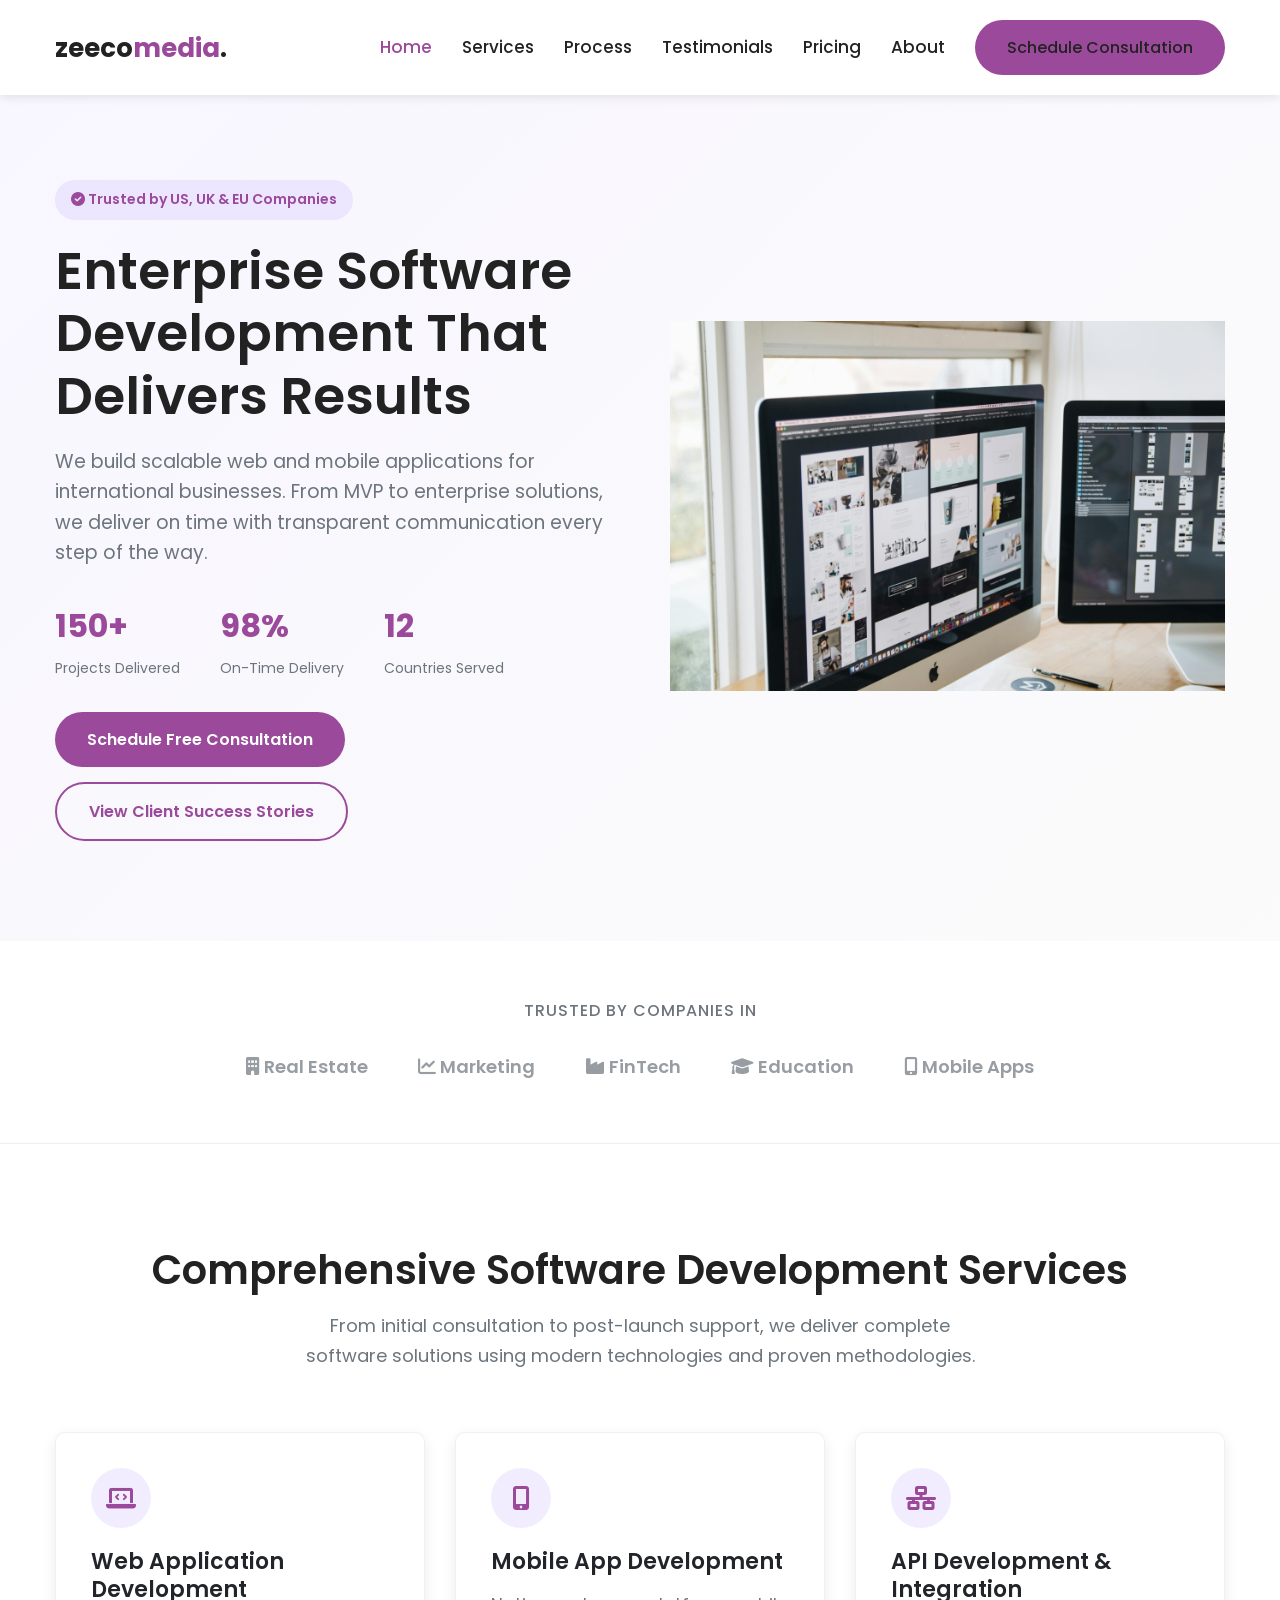
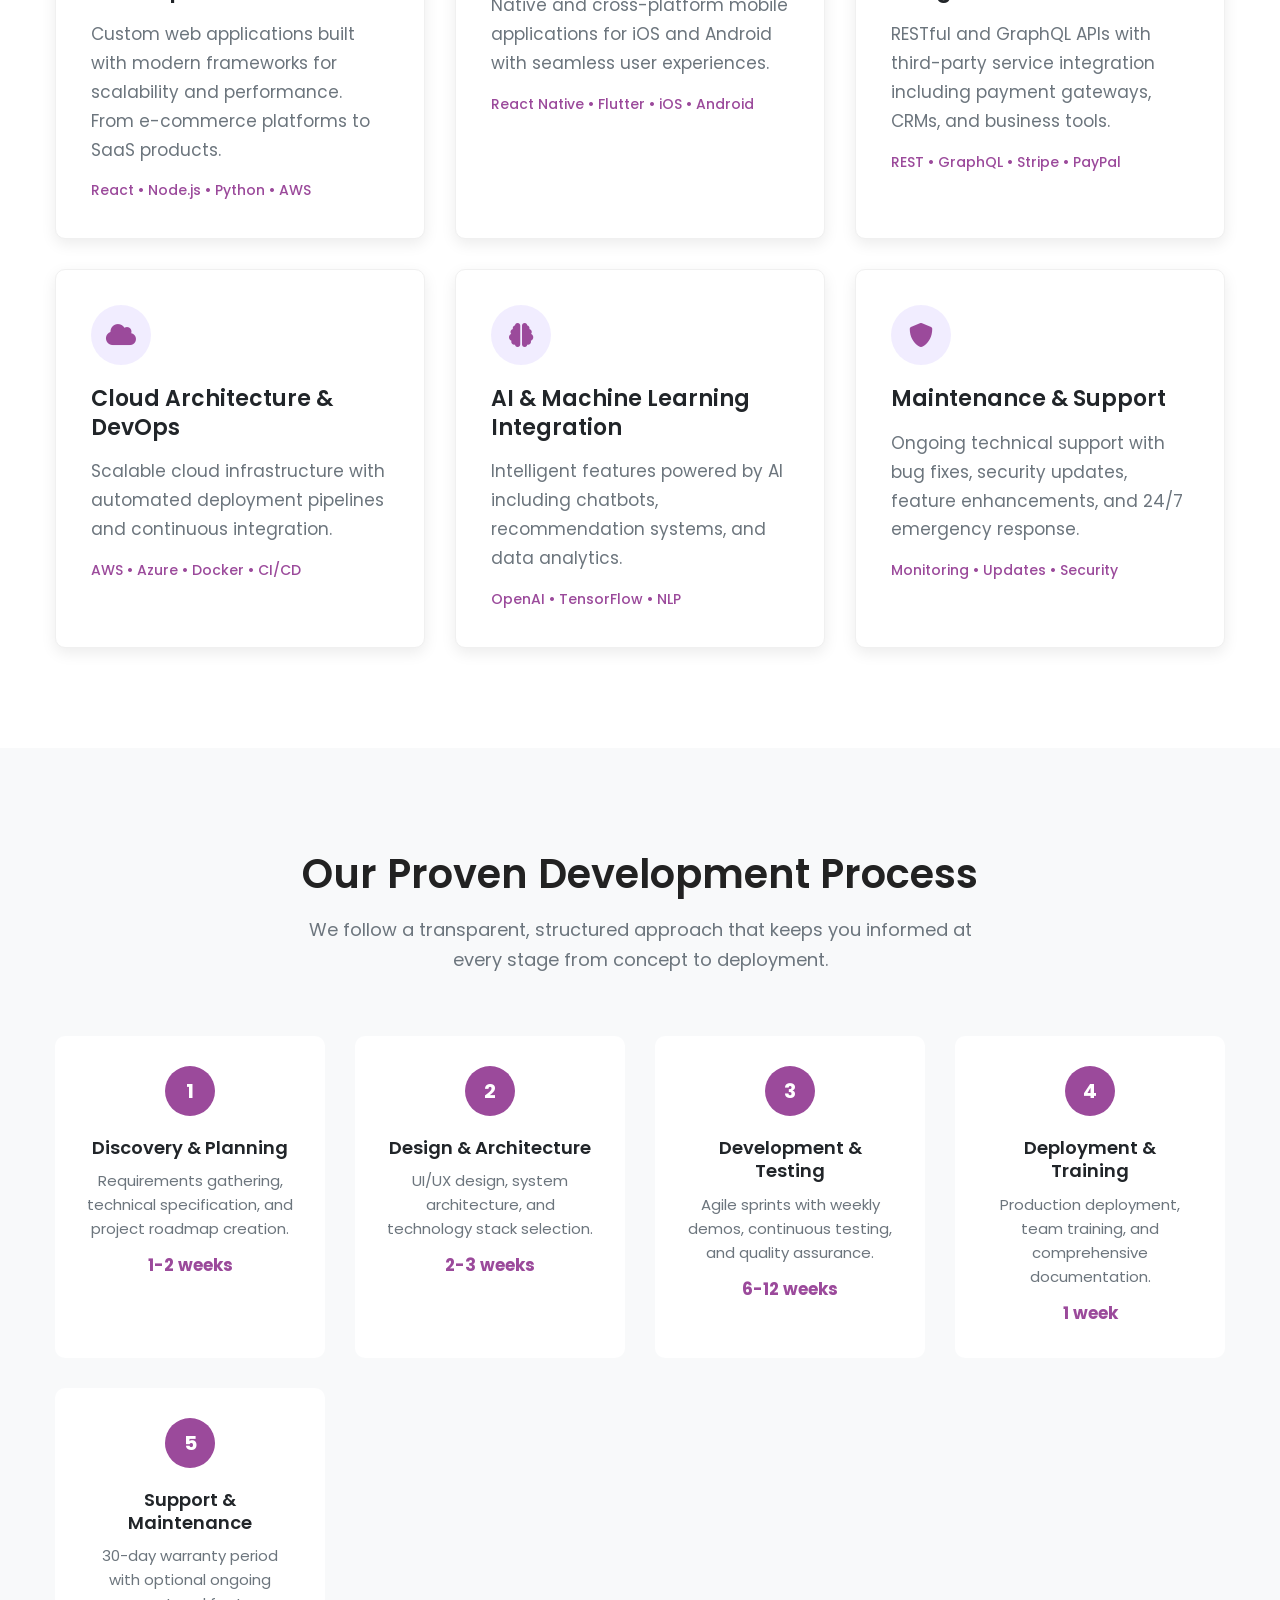
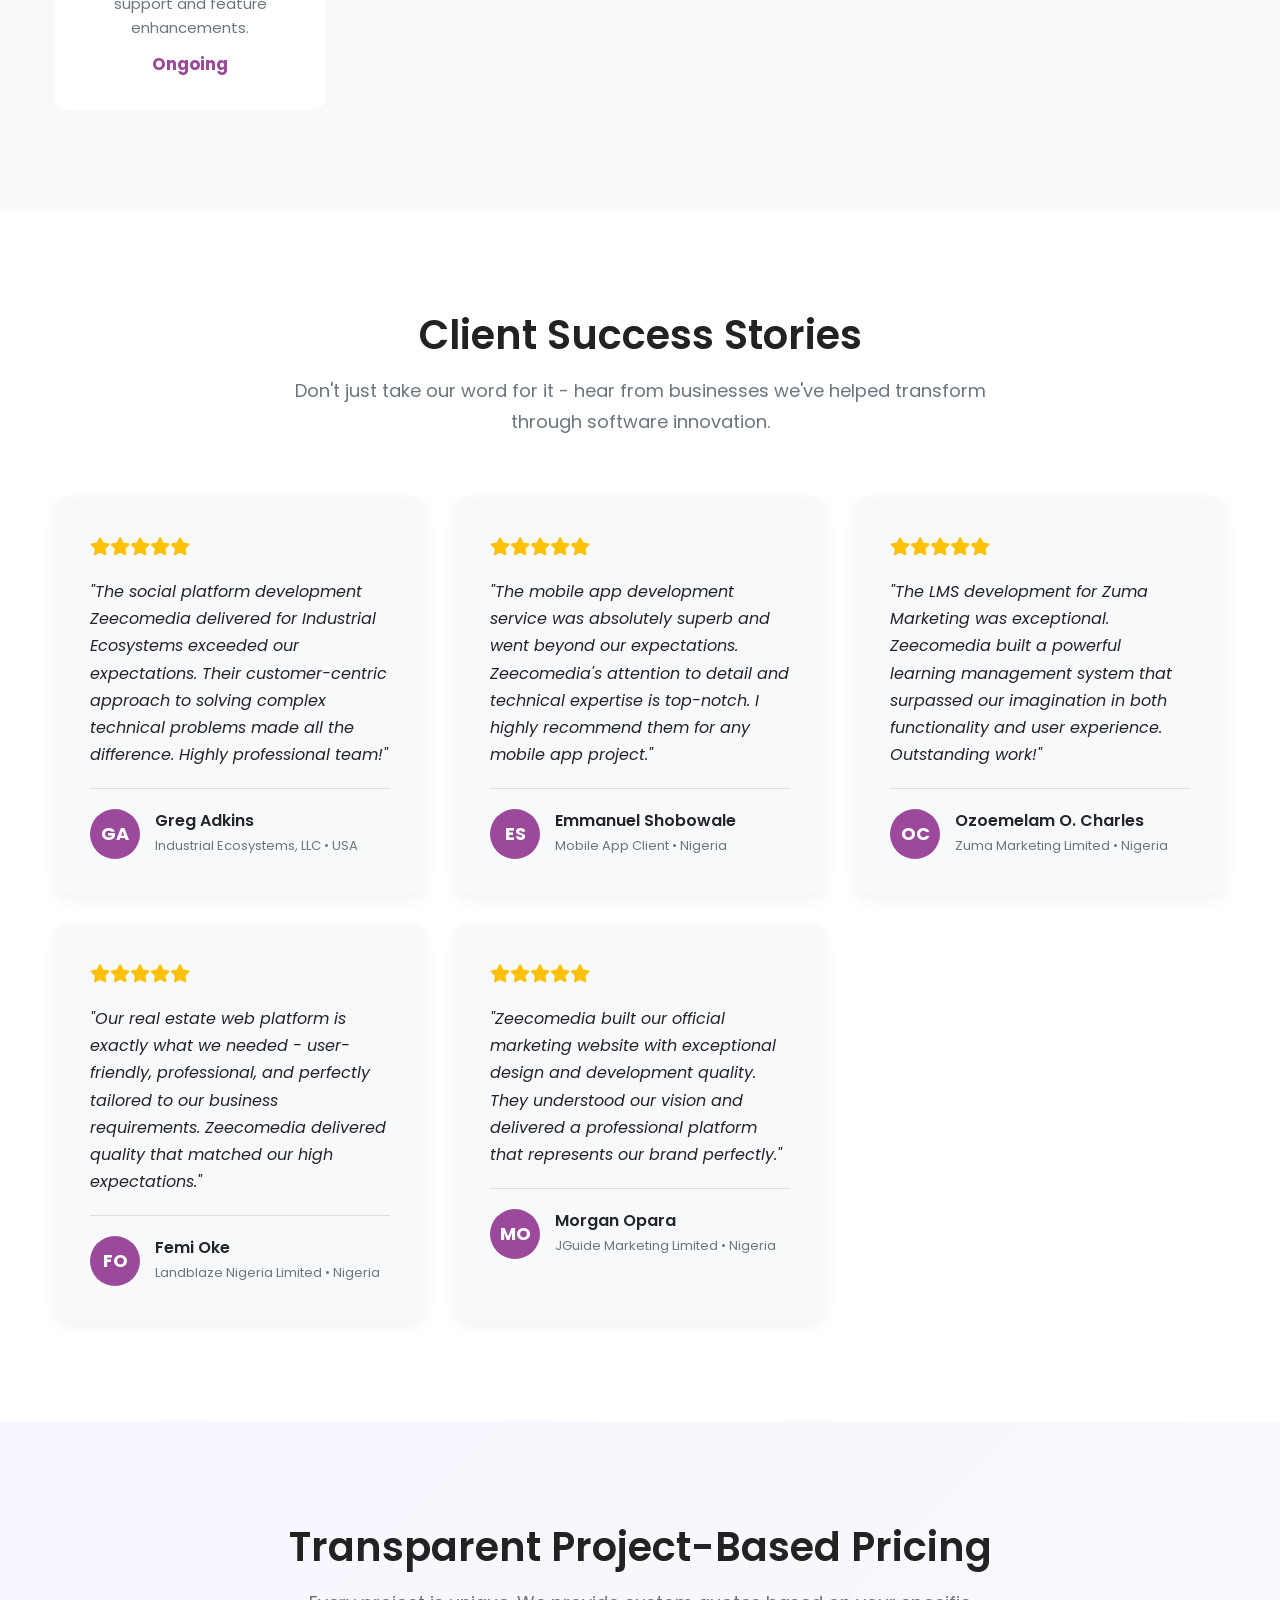
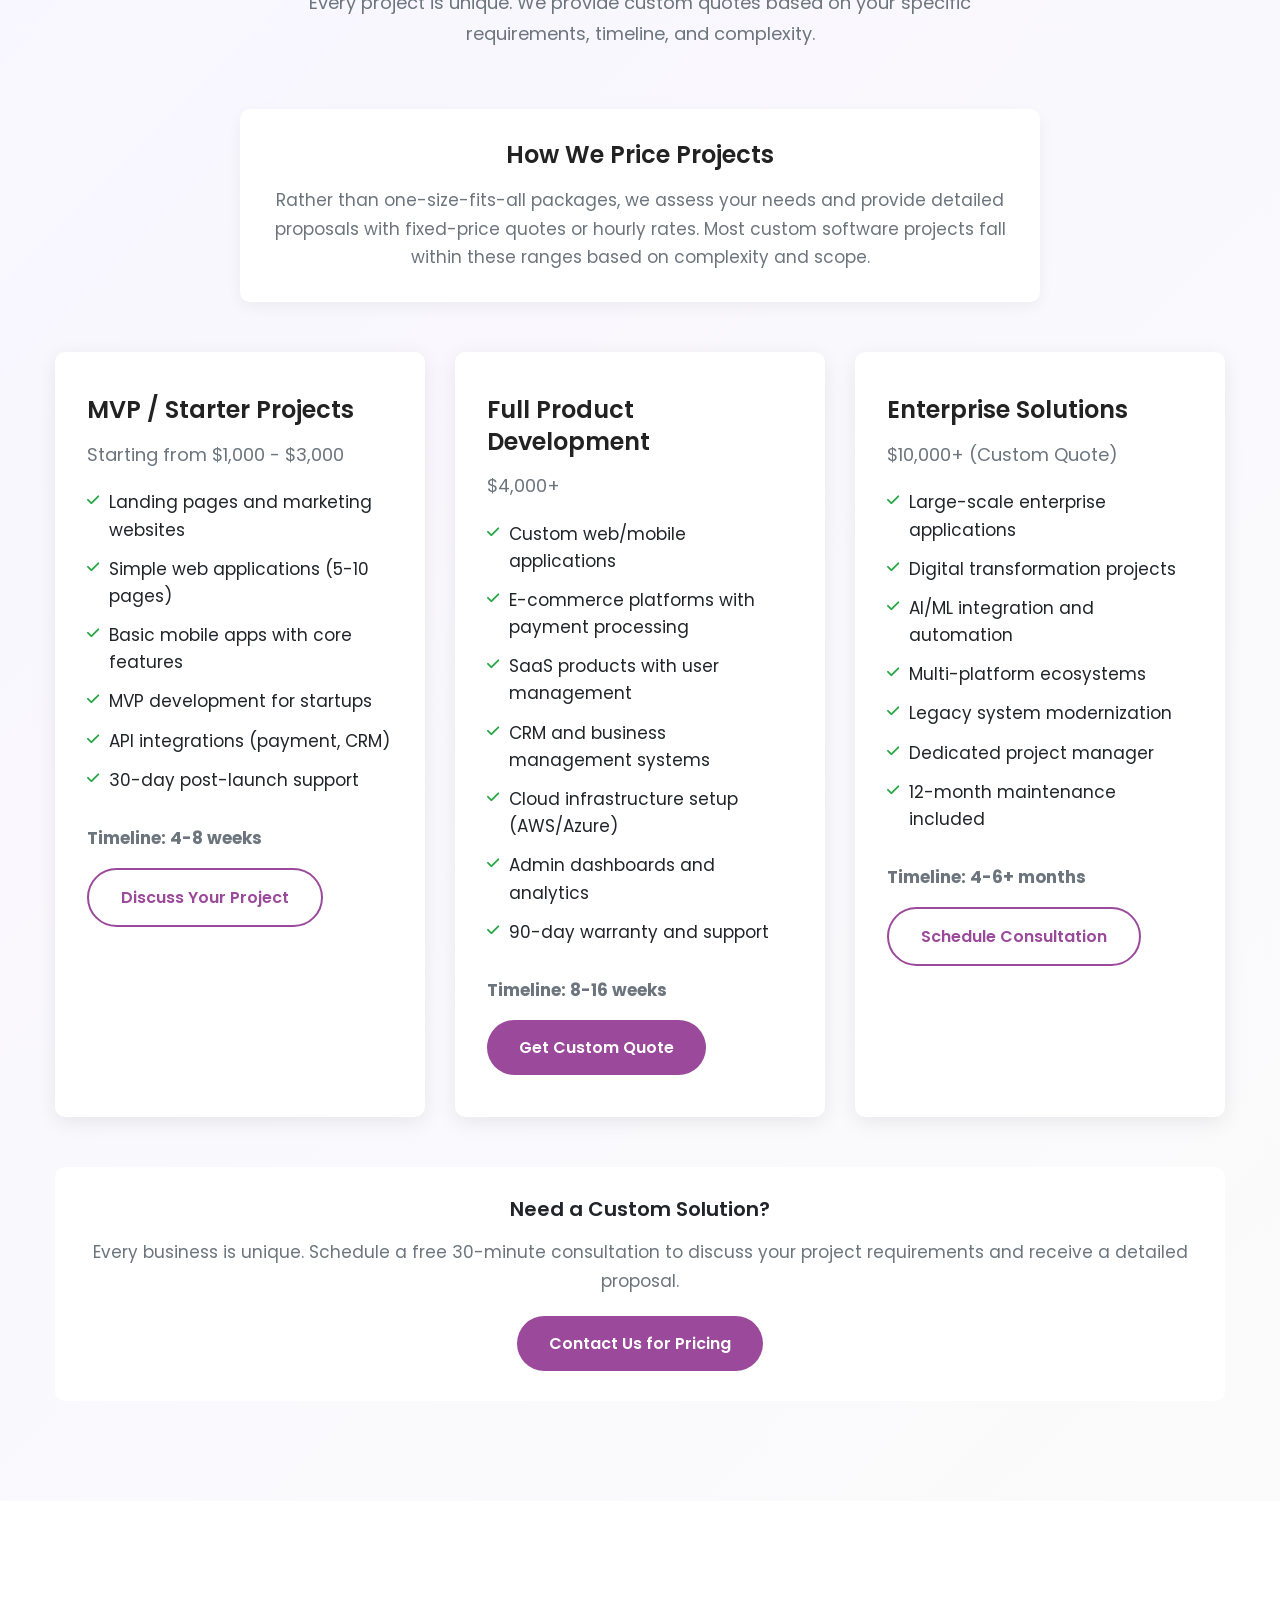
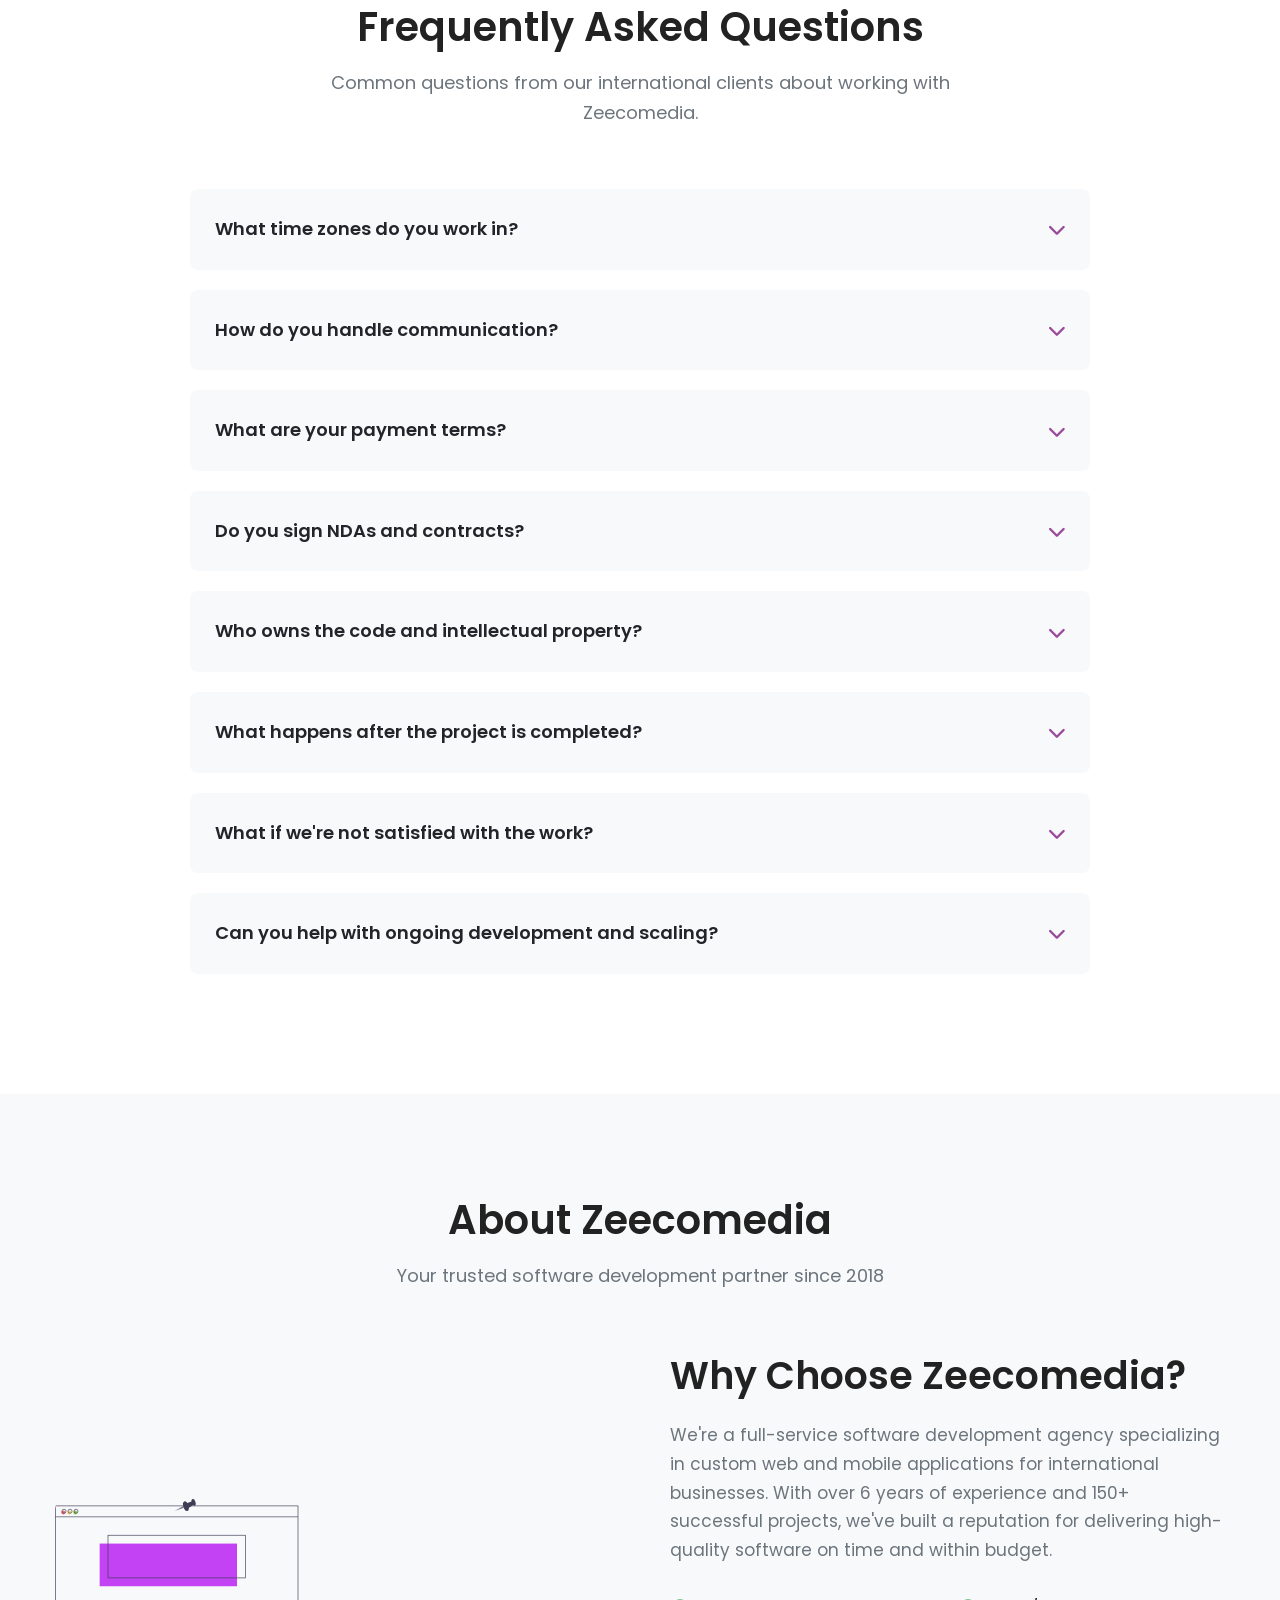
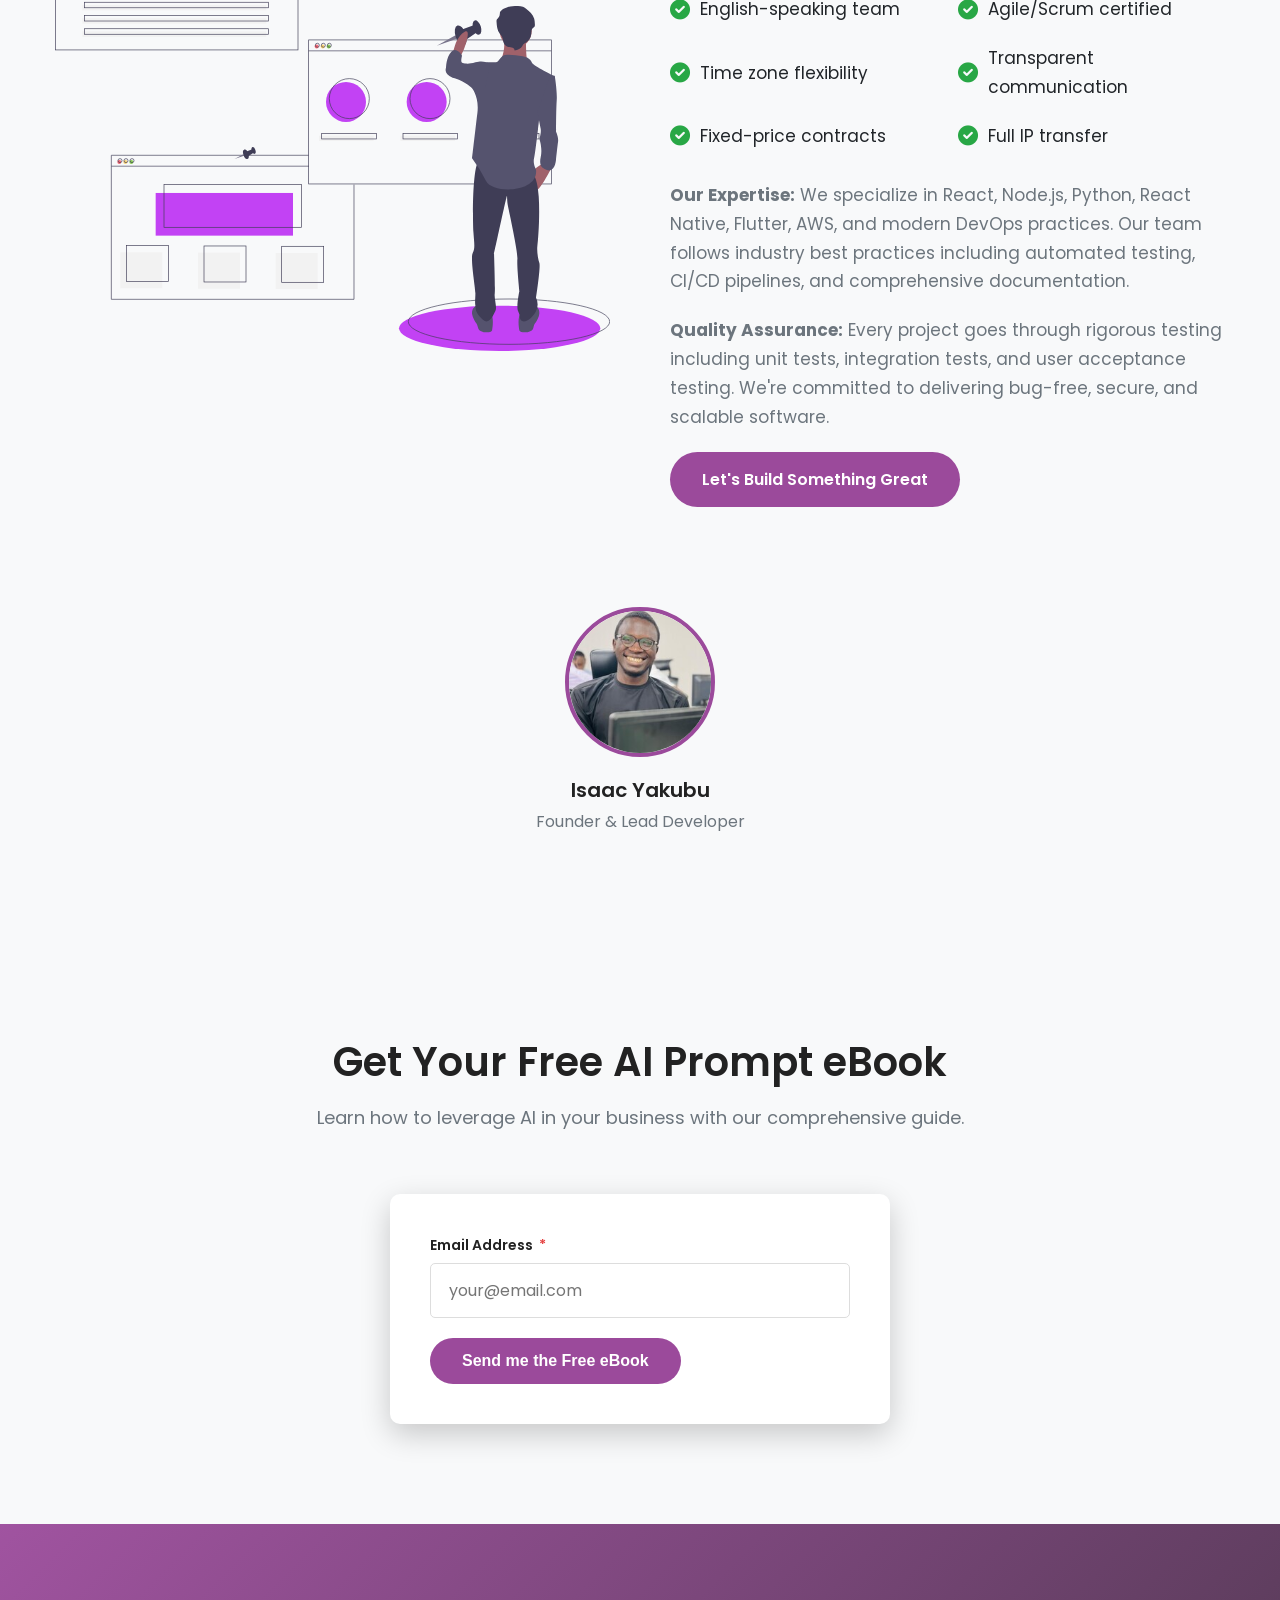
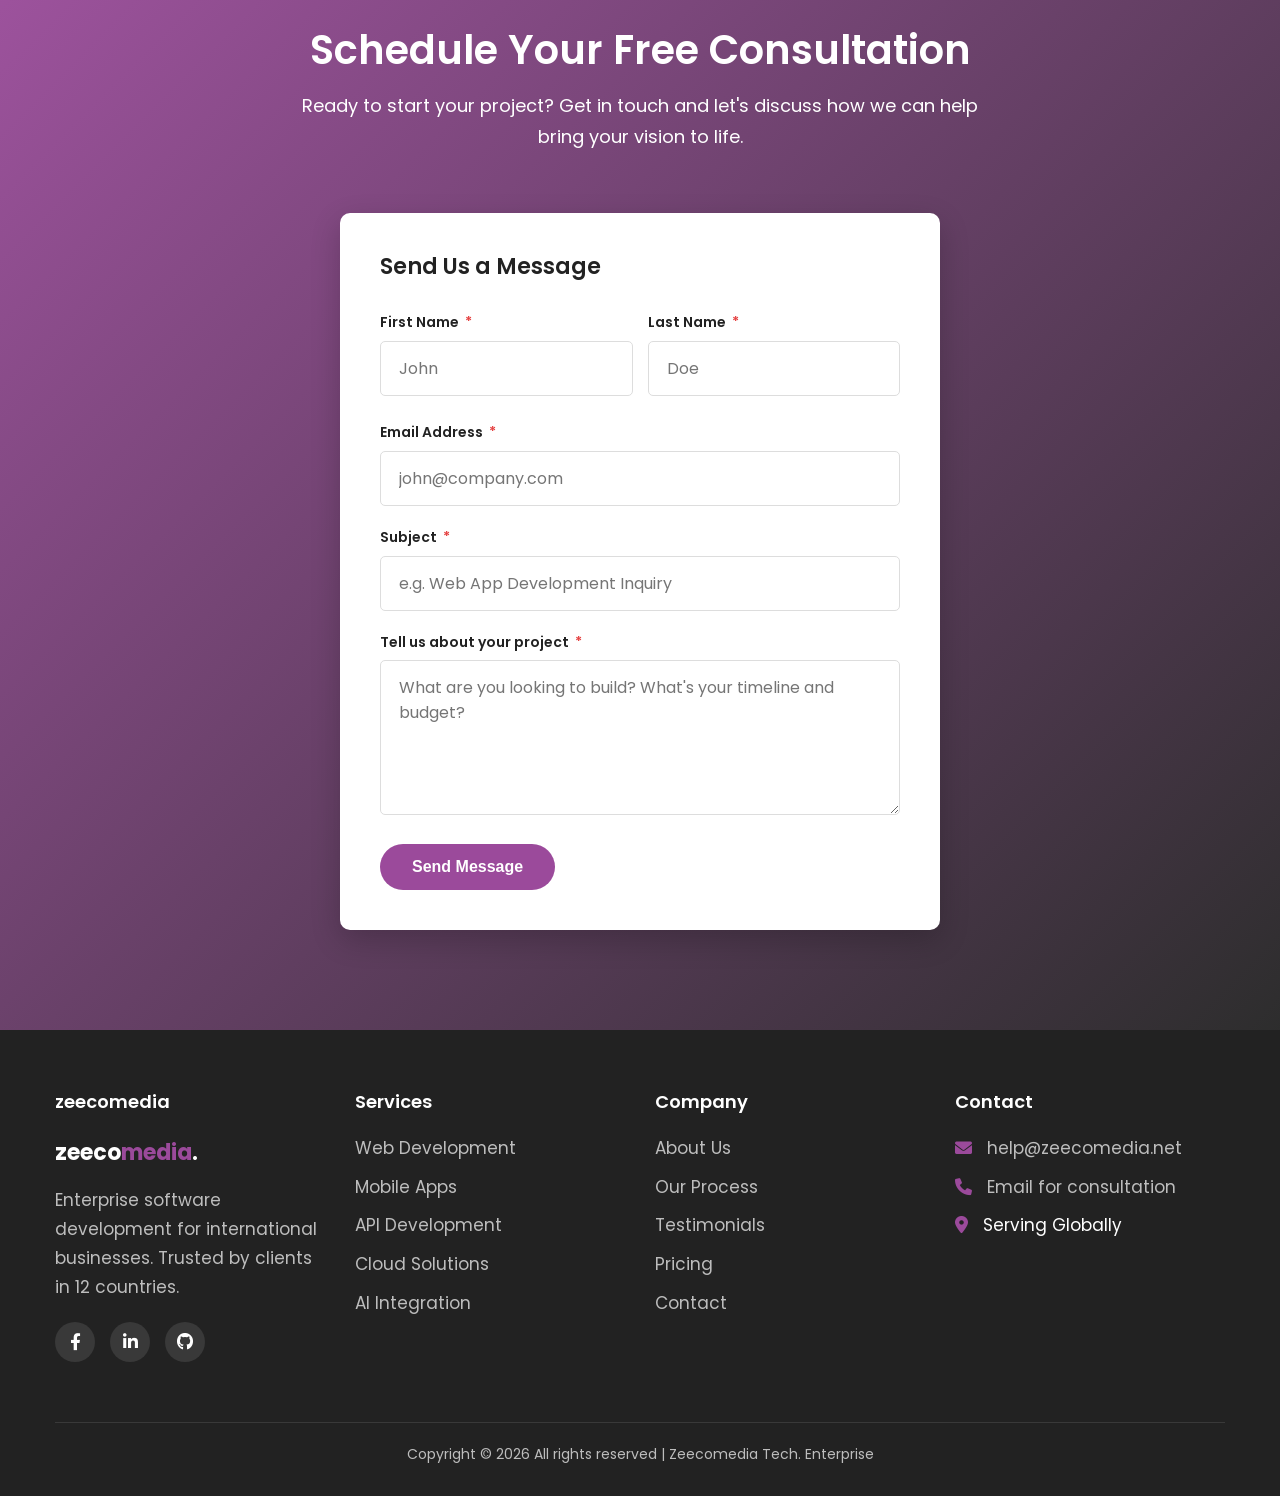
==== index.html @ 8921daa8 "Update index.html" ====
<!DOCTYPE html>
<html lang="en">
<head>
  <title>Zeecomedia — Enterprise Software Development | Trusted by US & EU Clients</title>
  <meta charset="utf-8">
  <meta name="viewport" content="width=device-width, initial-scale=1, shrink-to-fit=no">
  <meta name="description" content="Zeecomedia provides enterprise software development, AI integration, workflow automation, web and mobile apps, API development, and cloud solutions for international businesses.">
  <meta name="robots" content="index, follow, max-image-preview:large">
  <link rel="canonical" href="https://zeecomedia.net/">
  <meta property="og:type" content="website">
  <meta property="og:url" content="https://zeecomedia.net/">
  <meta property="og:title" content="Zeecomedia — Enterprise Software Development and AI Integration">
  <meta property="og:description" content="Scalable web and mobile applications, APIs, cloud solutions, AI integration, and workflow automation for international businesses.">
  <meta property="og:image" content="https://zeecomedia.net/images/zeecomedia-ceo-founder.jpg">
  <meta name="twitter:card" content="summary_large_image">
  <meta name="twitter:title" content="Zeecomedia — Enterprise Software Development and AI Integration">
  <meta name="twitter:description" content="Scalable software, AI integration, APIs, cloud solutions, and workflow automation for international businesses.">
  <meta name="twitter:image" content="https://zeecomedia.net/images/zeecomedia-ceo-founder.jpg">
  <script type="application/ld+json">
  {
    "@context": "https://schema.org",
    "@type": "Organization",
    "name": "Zeecomedia",
    "url": "https://zeecomedia.net/",
    "logo": "https://zeecomedia.net/images/zeecomedia-ceo-founder.jpg",
    "description": "Enterprise software development and AI integration services for businesses.",
    "email": "help@zeecomedia.net",
    "sameAs": [
      "https://www.linkedin.com/in/zeeeco-media-aa0bbb187",
      "https://github.com/zeecomedia",
      "https://web.facebook.com/zeecomedia2/"
    ],
    "knowsAbout": [
      "AI integration",
      "workflow automation",
      "web application development",
      "mobile application development",
      "API development",
      "cloud solutions"
    ],
    "hasOfferCatalog": {
      "@type": "OfferCatalog",
      "name": "Zeecomedia software services",
      "itemListElement": [
        {"@type": "Offer", "itemOffered": {"@type": "Service", "name": "Web Application Development"}},
        {"@type": "Offer", "itemOffered": {"@type": "Service", "name": "Mobile App Development"}},
        {"@type": "Offer", "itemOffered": {"@type": "Service", "name": "API Development and Integration"}},
        {"@type": "Offer", "itemOffered": {"@type": "Service", "name": "Cloud Architecture and DevOps"}},
        {"@type": "Offer", "itemOffered": {"@type": "Service", "name": "AI and Machine Learning Integration"}}
      ]
    }
  }
  </script>
  <link href="https://fonts.googleapis.com/css2?family=Poppins:wght@300;400;600;700&display=swap" rel="stylesheet">
  <link rel="stylesheet" href="https://cdnjs.cloudflare.com/ajax/libs/font-awesome/6.0.0-beta3/css/all.min.css">
  <meta name="google-site-verification" content="D-VaD0_s58qMxIrMaN0rrDiwXE8SPcpv5XHTT3ieyYY" />
  <style>
    :root {
      --primary: #9B4A9B;
      --primary-dark: #A14DA1;
      --secondary: #222222;
      --light: #f8f9fa;
      --dark: #212529;
      --gray: #6c757d;
      --white: #ffffff;
      --success: #28a745;
      --navy: #1a237e;
    }
    
    * {
      margin: 0;
      padding: 0;
      box-sizing: border-box;
    }
    
    body {
      font-family: 'Poppins', sans-serif;
      color: var(--dark);
      line-height: 1.7;
      overflow-x: hidden;
      font-size: 17px;
    }
    
    h1, h2, h3, h4, h5, h6 {
      font-weight: 600;
      line-height: 1.3;
    }
    
    a {
      color: var(--primary);
      text-decoration: none;
      transition: all 0.3s ease;
    }
    
    a:hover {
      color: var(--primary-dark);
    }
    
    .btn {
      display: inline-block;
      padding: 14px 32px;
      border-radius: 50px;
      text-align: center;
      font-weight: 600;
      font-size: 16px;
      transition: all 0.3s ease;
      cursor: pointer;
      border: none;
    }
    
    .btn-primary {
      background-color: var(--primary);
      color: var(--white);
    }
    
    .btn-primary:hover {
      background-color: var(--primary-dark);
      color: var(--white);
      transform: translateY(-2px);
      box-shadow: 0 5px 15px rgba(123, 77, 255, 0.3);
    }
    
    .btn-outline {
      background-color: transparent;
      color: var(--primary);
      border: 2px solid var(--primary);
    }
    
    .btn-outline:hover {
      background-color: var(--primary);
      color: var(--white);
    }
    
    .container {
      width: 100%;
      max-width: 1200px;
      margin: 0 auto;
      padding: 0 15px;
    }
    
    /* Trust Bar */
    .trust-bar {
      background: var(--navy);
      color: var(--white);
      padding: 12px 0;
      text-align: center;
      font-size: 14px;
    }
    
    .trust-bar i {
      margin: 0 8px;
      color: var(--success);
    }
    
    /* Header */
    header {
      position: fixed;
      top: 0;
      left: 0;
      width: 100%;
      z-index: 1000;
      padding: 20px 0;
      transition: all 0.3s ease;
      background-color: rgba(255, 255, 255, 0.98);
      box-shadow: 0 2px 10px rgba(0, 0, 0, 0.1);
    }
    
    .navbar {
      display: flex;
      align-items: center;
      justify-content: space-between;
    }
    
    .logo {
      font-size: 26px;
      font-weight: 700;
      color: var(--secondary);
    }
    
    .logo span {
      color: var(--primary);
    }
    
    .nav-links {
      display: flex;
      list-style: none;
      align-items: center;
    }
    
    .nav-links li {
      margin-left: 30px;
    }
    
    .nav-links a {
      color: var(--secondary);
      font-weight: 500;
    }
    
    .nav-links a:hover,
    .nav-links a.active {
      color: var(--primary);
    }
    
    .nav-cta {
      margin-left: 15px;
    }
    
    .hamburger {
      display: none;
      cursor: pointer;
      font-size: 24px;
      color: var(--secondary);
    }
    
    /* Hero Section */
    .hero {
      padding: 180px 0 100px;
      background: linear-gradient(135deg, rgba(123, 77, 255, 0.05) 0%, rgba(34, 34, 34, 0.02) 100%);
    }
    
    .hero-content {
      display: flex;
      align-items: center;
      justify-content: space-between;
      gap: 60px;
    }
    
    .hero-text {
      flex: 1;
    }
    
    .hero-badge {
      display: inline-block;
      background: rgba(123, 77, 255, 0.1);
      color: var(--primary);
      padding: 8px 16px;
      border-radius: 20px;
      font-size: 14px;
      font-weight: 600;
      margin-bottom: 20px;
    }
    
    .hero-text h1 {
      font-size: 52px;
      line-height: 1.2;
      margin-bottom: 20px;
      color: var(--secondary);
    }
    
    .hero-text p {
      font-size: 19px;
      margin-bottom: 30px;
      color: var(--gray);
      line-height: 1.6;
    }
    
    .hero-stats {
      display: flex;
      gap: 40px;
      margin: 30px 0;
    }
    
    .stat-item strong {
      display: block;
      font-size: 32px;
      color: var(--primary);
      font-weight: 700;
    }
    
    .stat-item span {
      font-size: 14px;
      color: var(--gray);
    }
    
    .hero-buttons {
      display: flex;
      gap: 15px;
      flex-wrap: wrap;
    }
    
    .hero-image {
      flex: 1;
    }
    
    .hero-image img {
      width: 100%;
      height: auto;
      animation: float 4s ease-in-out infinite;
    }
    
    @keyframes float {
      0%, 100% { transform: translateY(0px); }
      50% { transform: translateY(-20px); }
    }
    
    /* Client Logos Section */
    .clients {
      padding: 60px 0;
      background: var(--white);
      border-bottom: 1px solid #eee;
    }
    
    .clients h3 {
      text-align: center;
      color: var(--gray);
      font-size: 16px;
      font-weight: 500;
      margin-bottom: 30px;
      text-transform: uppercase;
      letter-spacing: 1px;
    }
    
    .client-grid {
      display: flex;
      align-items: center;
      justify-content: center;
      gap: 50px;
      flex-wrap: wrap;
    }
    
    .client-item {
      font-size: 18px;
      color: var(--gray);
      font-weight: 600;
      opacity: 0.7;
    }
    
    /* Features Section */
    .features {
      padding: 100px 0;
    }
    
    .section-header {
      text-align: center;
      margin-bottom: 60px;
    }
    
    .section-header h2 {
      font-size: 40px;
      margin-bottom: 15px;
      color: var(--secondary);
    }
    
    .section-header p {
      font-size: 18px;
      color: var(--gray);
      max-width: 700px;
      margin: 0 auto;
      line-height: 1.7;
    }
    
    .feature-grid {
      display: grid;
      grid-template-columns: repeat(auto-fit, minmax(320px, 1fr));
      gap: 30px;
    }
    
    .feature-card {
      background: var(--white);
      border-radius: 10px;
      padding: 35px;
      box-shadow: 0 5px 15px rgba(0, 0, 0, 0.08);
      transition: all 0.3s ease;
      border: 1px solid #f0f0f0;
    }
    
    .feature-card:hover {
      transform: translateY(-10px);
      box-shadow: 0 15px 35px rgba(123, 77, 255, 0.15);
    }
    
    .feature-icon {
      width: 60px;
      height: 60px;
      border-radius: 50%;
      background: rgba(123, 77, 255, 0.1);
      display: flex;
      align-items: center;
      justify-content: center;
      margin-bottom: 20px;
    }
    
    .feature-icon i {
      font-size: 24px;
      color: var(--primary);
    }
    
    .feature-card h3 {
      font-size: 22px;
      margin-bottom: 15px;
    }
    
    .feature-card p {
      color: var(--gray);
      margin-bottom: 10px;
      line-height: 1.7;
    }
    
    .tech-stack {
      font-size: 14px;
      color: var(--primary);
      margin-top: 15px;
      font-weight: 500;
    }
    
    /* Process Section */
    .process {
      padding: 100px 0;
      background: var(--light);
    }
    
    .process-steps {
      display: grid;
      grid-template-columns: repeat(auto-fit, minmax(250px, 1fr));
      gap: 30px;
      margin-top: 50px;
    }
    
    .process-step {
      background: var(--white);
      padding: 30px;
      border-radius: 10px;
      text-align: center;
      position: relative;
    }
    
    .process-number {
      width: 50px;
      height: 50px;
      background: var(--primary);
      color: var(--white);
      border-radius: 50%;
      display: flex;
      align-items: center;
      justify-content: center;
      font-size: 20px;
      font-weight: 700;
      margin: 0 auto 20px;
    }
    
    .process-step h4 {
      font-size: 18px;
      margin-bottom: 10px;
    }
    
    .process-step p {
      color: var(--gray);
      font-size: 15px;
      line-height: 1.6;
    }
    
    /* Testimonials Section */
    .testimonials {
      padding: 100px 0;
      background: var(--white);
    }
    
    .testimonial-grid {
      display: grid;
      grid-template-columns: repeat(auto-fit, minmax(350px, 1fr));
      gap: 30px;
      margin-top: 50px;
    }
    
    .testimonial-card {
      background: var(--light);
      padding: 35px;
      border-radius: 10px;
      box-shadow: 0 5px 15px rgba(0, 0, 0, 0.05);
    }
    
    .testimonial-stars {
      color: #ffc107;
      margin-bottom: 15px;
      font-size: 18px;
    }
    
    .testimonial-text {
      font-size: 16px;
      line-height: 1.7;
      color: var(--dark);
      margin-bottom: 20px;
      font-style: italic;
    }
    
    .testimonial-author {
      display: flex;
      align-items: center;
      gap: 15px;
      margin-top: 20px;
      padding-top: 20px;
      border-top: 1px solid #ddd;
    }
    
    .author-avatar {
      width: 50px;
      height: 50px;
      border-radius: 50%;
      background: var(--primary);
      color: var(--white);
      display: flex;
      align-items: center;
      justify-content: center;
      font-weight: 700;
      font-size: 18px;
      flex-shrink: 0;
    }
    
    .author-info h5 {
      font-size: 16px;
      margin-bottom: 3px;
    }
    
    .author-info p {
      font-size: 13px;
      color: var(--gray);
    }
    
    /* Pricing Section */
    .pricing {
      padding: 100px 0;
      background: linear-gradient(135deg, rgba(123, 77, 255, 0.05) 0%, rgba(34, 34, 34, 0.02) 100%);
    }
    
    .pricing-intro {
      text-align: center;
      max-width: 800px;
      margin: 0 auto 50px;
      padding: 30px;
      background: var(--white);
      border-radius: 10px;
      box-shadow: 0 5px 15px rgba(0, 0, 0, 0.05);
    }
    
    .pricing-intro h3 {
      font-size: 24px;
      margin-bottom: 15px;
      color: var(--secondary);
    }
    
    .pricing-intro p {
      color: var(--gray);
      font-size: 17px;
      line-height: 1.7;
    }
    
    .pricing-grid {
      display: grid;
      grid-template-columns: repeat(auto-fit, minmax(320px, 1fr));
      gap: 30px;
      margin-top: 40px;
    }
    
    .pricing-plan {
      background: var(--white);
      border-radius: 10px;
      padding: 40px 30px;
      box-shadow: 0 5px 20px rgba(0, 0, 0, 0.08);
      transition: all 0.3s ease;
      border: 2px solid transparent;
    }
    
    .pricing-plan:hover {
      transform: translateY(-10px);
      box-shadow: 0 15px 35px rgba(123, 77, 255, 0.2);
      border-color: var(--primary);
    }
    
    .plan-name {
      font-size: 24px;
      margin-bottom: 15px;
      color: var(--secondary);
    }
    
    .plan-price {
      font-size: 18px;
      margin-bottom: 20px;
      color: var(--gray);
      line-height: 1.6;
    }
    
    .plan-features {
      list-style: none;
      margin-bottom: 30px;
    }
    
    .plan-features li {
      margin-bottom: 12px;
      display: flex;
      align-items: flex-start;
      line-height: 1.6;
    }
    
    .plan-features i {
      color: var(--success);
      margin-right: 10px;
      margin-top: 4px;
      font-size: 14px;
    }
    
    /* FAQ Section */
    .faq {
      padding: 100px 0;
      background: var(--white);
    }
    
    .faq-grid {
      max-width: 900px;
      margin: 0 auto;
      margin-top: 50px;
    }
    
    .faq-item {
      background: var(--light);
      margin-bottom: 20px;
      border-radius: 8px;
      overflow: hidden;
    }
    
    .faq-question {
      padding: 25px;
      cursor: pointer;
      font-weight: 600;
      font-size: 18px;
      display: flex;
      justify-content: space-between;
      align-items: center;
      transition: all 0.3s ease;
    }
    
    .faq-question:hover {
      background: #e8e8e8;
    }
    
    .faq-question i {
      color: var(--primary);
      transition: transform 0.3s ease;
    }
    
    .faq-item.active .faq-question i {
      transform: rotate(180deg);
    }
    
    .faq-answer {
      max-height: 0;
      overflow: hidden;
      transition: max-height 0.3s ease;
      padding: 0 25px;
      color: var(--gray);
      line-height: 1.7;
    }
    
    .faq-item.active .faq-answer {
      max-height: 500px;
      padding: 0 25px 25px;
    }
    
    /* About Section */
    .about {
      padding: 100px 0;
      background: var(--light);
    }
    
    .about-content {
      display: flex;
      align-items: center;
      justify-content: space-between;
      gap: 60px;
    }
    
    .about-image {
      flex: 1;
    }
    
    .about-image img {
      width: 100%;
      height: auto;
      border-radius: 10px;
    }
    
    .about-text {
      flex: 1;
    }
    
    .about-text h2 {
      font-size: 38px;
      margin-bottom: 20px;
      color: var(--secondary);
    }
    
    .about-text p {
      margin-bottom: 20px;
      color: var(--gray);
      line-height: 1.7;
    }
    
    .about-highlights {
      display: grid;
      grid-template-columns: repeat(2, 1fr);
      gap: 20px;
      margin: 30px 0;
    }
    
    .highlight-item {
      display: flex;
      align-items: center;
      gap: 10px;
    }
    
    .highlight-item i {
      color: var(--success);
      font-size: 20px;
    }
    
    /* Team Section */
    .team {
      margin-top: 60px;
      text-align: center;
    }
    
    .team-member {
      display: inline-block;
      margin-top: 40px;
    }
    
    .team-image {
      width: 150px;
      height: 150px;
      border-radius: 50%;
      overflow: hidden;
      margin: 0 auto 20px;
      border: 4px solid var(--primary);
    }
    
    .team-image img {
      width: 100%;
      height: 100%;
      object-fit: cover;
    }
    
    .team-name {
      font-size: 20px;
      margin-bottom: 5px;
      color: var(--secondary);
    }
    
    .team-role {
      color: var(--gray);
      font-size: 16px;
    }

    /* ============================================
       CONTACT SECTION — FIXED
       ============================================ */
    .contact {
      padding: 100px 0;
      background: linear-gradient(135deg, rgba(155, 74, 155, 0.95) 0%, rgba(34, 34, 34, 0.95) 100%);
      color: var(--white);
    }
    
    .contact .section-header h2,
    .contact .section-header p {
      color: var(--white);
    }
    
    .contact-form {
      background: var(--white);
      padding: 40px;
      border-radius: 10px;
      box-shadow: 0 10px 30px rgba(0, 0, 0, 0.2);
      max-width: 600px;
      margin: 0 auto;
    }
    
    .contact-form h3 {
      color: var(--secondary);
      margin-bottom: 30px;
      font-size: 22px;
    }
    
    .form-group {
      margin-bottom: 20px;
    }

    /* Fix: labels styled consistently */
    .form-group label {
      display: block;
      margin-bottom: 6px;
      font-weight: 600;
      font-size: 14px;
      color: var(--secondary);
    }

    /* Required asterisk */
    .form-group label .required {
      color: #e53e3e;
      margin-left: 3px;
    }
    
    .form-control {
      width: 100%;
      padding: 14px 18px;
      border: 1px solid #ddd;
      border-radius: 5px;
      font-family: 'Poppins', sans-serif;
      font-size: 16px;
      transition: border-color 0.3s ease;
      color: var(--dark);
      background: var(--white);
    }
    
    .form-control:focus {
      outline: none;
      border-color: var(--primary);
      box-shadow: 0 0 0 3px rgba(155, 74, 155, 0.12);
    }

    .form-control.error {
      border-color: #e53e3e;
    }

    .field-error {
      display: block;
      margin-top: 5px;
      font-size: 13px;
      color: #e53e3e;
    }
    
    .form-row {
      display: flex;
      gap: 15px;
    }
    
    .form-row .form-group {
      flex: 1;
    }
    
    textarea.form-control {
      resize: vertical;
      min-height: 120px;
    }

    /* Form status messages */
    .form-status {
      margin-top: 16px;
      padding: 12px 16px;
      border-radius: 6px;
      font-size: 15px;
      font-weight: 500;
      display: none;
    }

    .form-status.success {
      background: #d4edda;
      color: #155724;
      border: 1px solid #c3e6cb;
      display: block;
    }

    .form-status.error {
      background: #f8d7da;
      color: #721c24;
      border: 1px solid #f5c6cb;
      display: block;
    }
    
    /* Footer */
    .footer {
      padding: 60px 0 30px;
      background-color: var(--secondary);
      color: var(--white);
    }
    
    .footer-content {
      display: grid;
      grid-template-columns: repeat(auto-fit, minmax(200px, 1fr));
      gap: 30px;
      margin-bottom: 40px;
    }
    
    .footer-col h4 {
      margin-bottom: 20px;
      font-size: 18px;
    }
    
    .footer-links {
      list-style: none;
    }
    
    .footer-links li {
      margin-bottom: 10px;
    }
    
    .footer-links a {
      color: rgba(255, 255, 255, 0.7);
      transition: all 0.3s ease;
    }
    
    .footer-links a:hover {
      color: var(--primary);
    }
    
    .footer-social {
      display: flex;
      gap: 15px;
      margin-top: 20px;
      margin-bottom: 20px;
    }
    
    .footer-social a {
      display: flex;
      align-items: center;
      justify-content: center;
      width: 40px;
      height: 40px;
      border-radius: 50%;
      background: rgba(255, 255, 255, 0.1);
      color: var(--white);
      transition: all 0.3s ease;
    }
    
    .footer-social a:hover {
      background: var(--primary);
      transform: translateY(-3px);
    }
    
    .footer-bottom {
      text-align: center;
      padding-top: 20px;
      border-top: 1px solid rgba(255, 255, 255, 0.1);
      color: rgba(255, 255, 255, 0.7);
      font-size: 14px;
    }
    
    /* Responsive */
    @media (max-width: 992px) {
      .hero-content,
      .about-content {
        flex-direction: column;
      }
      
      .hero-text h1 {
        font-size: 40px;
      }
      
      .hero-stats {
        justify-content: center;
      }
      
      .team {
        margin-top: 50px;
      }
      
      .team-member {
        margin-top: 30px;
      }
    }
    
    @media (max-width: 768px) {
      .nav-links {
        position: fixed;
        top: 70px;
        left: -100%;
        width: 100%;
        height: calc(100vh - 70px);
        background: var(--white);
        flex-direction: column;
        align-items: center;
        justify-content: flex-start;
        padding-top: 40px;
        transition: all 0.3s ease;
      }
      
      .nav-links.active {
        left: 0;
      }
      
      .nav-links li {
        margin: 15px 0;
      }
      
      .hamburger {
        display: block;
      }
      
      .hero-text h1 {
        font-size: 32px;
      }
      
      .section-header h2 {
        font-size: 32px;
      }
      
      .about-highlights {
        grid-template-columns: 1fr;
      }
      
      .about-text .btn {
        margin-bottom: 40px;
      }
      
      .team {
        margin-top: 40px;
      }
      
      .team-member {
        margin-top: 0;
      }

      .form-row {
        flex-direction: column;
        gap: 0;
      }

      .contact-form {
        padding: 28px 20px;
      }
    }
  </style>
</head>
<body>
  <!-- Header -->
  <header id="header">
    <div class="container">
      <nav class="navbar">
        <a href="#" class="logo">zeeco<span>media</span>.</a>
        <ul class="nav-links" id="navLinks">
          <li><a href="#home" class="active">Home</a></li>
          <li><a href="#services">Services</a></li>
          <li><a href="#process">Process</a></li>
          <li><a href="#testimonials">Testimonials</a></li>
          <li><a href="#pricing">Pricing</a></li>
          <li><a href="#about">About</a></li>
          <li class="nav-cta"><a href="#contact" class="btn btn-primary">Schedule Consultation</a></li>
        </ul>
        <div class="hamburger" id="hamburger">
          <i class="fas fa-bars"></i>
        </div>
      </nav>
    </div>
  </header>

  <!-- Hero Section -->
  <section class="hero" id="home">
    <div class="container">
      <div class="hero-content">
        <div class="hero-text">
          <div class="hero-badge">
            <i class="fas fa-check-circle"></i> Trusted by US, UK &amp; EU Companies
          </div>
          <h1>Enterprise Software Development That Delivers Results</h1>
          <p>We build scalable web and mobile applications for international businesses. From MVP to enterprise solutions, we deliver on time with transparent communication every step of the way.</p>
          
          <div class="hero-stats">
            <div class="stat-item">
              <strong>150+</strong>
              <span>Projects Delivered</span>
            </div>
            <div class="stat-item">
              <strong>98%</strong>
              <span>On-Time Delivery</span>
            </div>
            <div class="stat-item">
              <strong>12</strong>
              <span>Countries Served</span>
            </div>
          </div>
          
          <div class="hero-buttons">
            <a href="#contact" class="btn btn-primary">Schedule Free Consultation</a>
            <a href="#testimonials" class="btn btn-outline">View Client Success Stories</a>
          </div>
        </div>
        <div class="hero-image">
          <img src="images/background-image.jpg" alt="Enterprise Software Development">
        </div>
      </div>
    </div>
  </section>

  <!-- Client Logos -->
  <section class="clients">
    <div class="container">
      <h3>Trusted by Companies in</h3>
      <div class="client-grid">
        <div class="client-item"><i class="fas fa-building"></i> Real Estate</div>
        <div class="client-item"><i class="fas fa-chart-line"></i> Marketing</div>
        <div class="client-item"><i class="fas fa-industry"></i> FinTech</div>
        <div class="client-item"><i class="fas fa-graduation-cap"></i> Education</div>
        <div class="client-item"><i class="fas fa-mobile-alt"></i> Mobile Apps</div>
      </div>
    </div>
  </section>

  <!-- Services Section -->
  <section class="features" id="services">
    <div class="container">
      <div class="section-header">
        <h2>Comprehensive Software Development Services</h2>
        <p>From initial consultation to post-launch support, we deliver complete software solutions using modern technologies and proven methodologies.</p>
      </div>
      <div class="feature-grid">
        <div class="feature-card">
          <div class="feature-icon">
            <i class="fas fa-laptop-code"></i>
          </div>
          <h3>Web Application Development</h3>
          <p>Custom web applications built with modern frameworks for scalability and performance. From e-commerce platforms to SaaS products.</p>
          <div class="tech-stack">React &bull; Node.js &bull; Python &bull; AWS</div>
        </div>
        <div class="feature-card">
          <div class="feature-icon">
            <i class="fas fa-mobile-alt"></i>
          </div>
          <h3>Mobile App Development</h3>
          <p>Native and cross-platform mobile applications for iOS and Android with seamless user experiences.</p>
          <div class="tech-stack">React Native &bull; Flutter &bull; iOS &bull; Android</div>
        </div>
        <div class="feature-card">
          <div class="feature-icon">
            <i class="fas fa-network-wired"></i>
          </div>
          <h3>API Development &amp; Integration</h3>
          <p>RESTful and GraphQL APIs with third-party service integration including payment gateways, CRMs, and business tools.</p>
          <div class="tech-stack">REST &bull; GraphQL &bull; Stripe &bull; PayPal</div>
        </div>
        <div class="feature-card">
          <div class="feature-icon">
            <i class="fas fa-cloud"></i>
          </div>
          <h3>Cloud Architecture &amp; DevOps</h3>
          <p>Scalable cloud infrastructure with automated deployment pipelines and continuous integration.</p>
          <div class="tech-stack">AWS &bull; Azure &bull; Docker &bull; CI/CD</div>
        </div>
        <div class="feature-card">
          <div class="feature-icon">
            <i class="fas fa-brain"></i>
          </div>
          <h3>AI &amp; Machine Learning Integration</h3>
          <p>Intelligent features powered by AI including chatbots, recommendation systems, and data analytics.</p>
          <div class="tech-stack">OpenAI &bull; TensorFlow &bull; NLP</div>
        </div>
        <div class="feature-card">
          <div class="feature-icon">
            <i class="fas fa-shield-alt"></i>
          </div>
          <h3>Maintenance &amp; Support</h3>
          <p>Ongoing technical support with bug fixes, security updates, feature enhancements, and 24/7 emergency response.</p>
          <div class="tech-stack">Monitoring &bull; Updates &bull; Security</div>
        </div>
      </div>
    </div>
  </section>

  <!-- Process Section -->
  <section class="process" id="process">
    <div class="container">
      <div class="section-header">
        <h2>Our Proven Development Process</h2>
        <p>We follow a transparent, structured approach that keeps you informed at every stage from concept to deployment.</p>
      </div>
      <div class="process-steps">
        <div class="process-step">
          <div class="process-number">1</div>
          <h4>Discovery &amp; Planning</h4>
          <p>Requirements gathering, technical specification, and project roadmap creation.</p>
          <strong style="color: var(--primary); display: block; margin-top: 10px;">1-2 weeks</strong>
        </div>
        <div class="process-step">
          <div class="process-number">2</div>
          <h4>Design &amp; Architecture</h4>
          <p>UI/UX design, system architecture, and technology stack selection.</p>
          <strong style="color: var(--primary); display: block; margin-top: 10px;">2-3 weeks</strong>
        </div>
        <div class="process-step">
          <div class="process-number">3</div>
          <h4>Development &amp; Testing</h4>
          <p>Agile sprints with weekly demos, continuous testing, and quality assurance.</p>
          <strong style="color: var(--primary); display: block; margin-top: 10px;">6-12 weeks</strong>
        </div>
        <div class="process-step">
          <div class="process-number">4</div>
          <h4>Deployment &amp; Training</h4>
          <p>Production deployment, team training, and comprehensive documentation.</p>
          <strong style="color: var(--primary); display: block; margin-top: 10px;">1 week</strong>
        </div>
        <div class="process-step">
          <div class="process-number">5</div>
          <h4>Support &amp; Maintenance</h4>
          <p>30-day warranty period with optional ongoing support and feature enhancements.</p>
          <strong style="color: var(--primary); display: block; margin-top: 10px;">Ongoing</strong>
        </div>
      </div>
    </div>
  </section>

  <!-- Testimonials Section -->
  <section class="testimonials" id="testimonials">
    <div class="container">
      <div class="section-header">
        <h2>Client Success Stories</h2>
        <p>Don't just take our word for it - hear from businesses we've helped transform through software innovation.</p>
      </div>
      <div class="testimonial-grid">
        <div class="testimonial-card">
          <div class="testimonial-stars">
            <i class="fas fa-star"></i><i class="fas fa-star"></i><i class="fas fa-star"></i><i class="fas fa-star"></i><i class="fas fa-star"></i>
          </div>
          <p class="testimonial-text">"The social platform development Zeecomedia delivered for Industrial Ecosystems exceeded our expectations. Their customer-centric approach to solving complex technical problems made all the difference. Highly professional team!"</p>
          <div class="testimonial-author">
            <div class="author-avatar">GA</div>
            <div class="author-info">
              <h5>Greg Adkins</h5>
              <p>Industrial Ecosystems, LLC &bull; USA</p>
            </div>
          </div>
        </div>
        
        <div class="testimonial-card">
          <div class="testimonial-stars">
            <i class="fas fa-star"></i><i class="fas fa-star"></i><i class="fas fa-star"></i><i class="fas fa-star"></i><i class="fas fa-star"></i>
          </div>
          <p class="testimonial-text">"The mobile app development service was absolutely superb and went beyond our expectations. Zeecomedia's attention to detail and technical expertise is top-notch. I highly recommend them for any mobile app project."</p>
          <div class="testimonial-author">
            <div class="author-avatar">ES</div>
            <div class="author-info">
              <h5>Emmanuel Shobowale</h5>
              <p>Mobile App Client &bull; Nigeria</p>
            </div>
          </div>
        </div>
        
        <div class="testimonial-card">
          <div class="testimonial-stars">
            <i class="fas fa-star"></i><i class="fas fa-star"></i><i class="fas fa-star"></i><i class="fas fa-star"></i><i class="fas fa-star"></i>
          </div>
          <p class="testimonial-text">"The LMS development for Zuma Marketing was exceptional. Zeecomedia built a powerful learning management system that surpassed our imagination in both functionality and user experience. Outstanding work!"</p>
          <div class="testimonial-author">
            <div class="author-avatar">OC</div>
            <div class="author-info">
              <h5>Ozoemelam O. Charles</h5>
              <p>Zuma Marketing Limited &bull; Nigeria</p>
            </div>
          </div>
        </div>
        
        <div class="testimonial-card">
          <div class="testimonial-stars">
            <i class="fas fa-star"></i><i class="fas fa-star"></i><i class="fas fa-star"></i><i class="fas fa-star"></i><i class="fas fa-star"></i>
          </div>
          <p class="testimonial-text">"Our real estate web platform is exactly what we needed - user-friendly, professional, and perfectly tailored to our business requirements. Zeecomedia delivered quality that matched our high expectations."</p>
          <div class="testimonial-author">
            <div class="author-avatar">FO</div>
            <div class="author-info">
              <h5>Femi Oke</h5>
              <p>Landblaze Nigeria Limited &bull; Nigeria</p>
            </div>
          </div>
        </div>
        
        <div class="testimonial-card">
          <div class="testimonial-stars">
            <i class="fas fa-star"></i><i class="fas fa-star"></i><i class="fas fa-star"></i><i class="fas fa-star"></i><i class="fas fa-star"></i>
          </div>
          <p class="testimonial-text">"Zeecomedia built our official marketing website with exceptional design and development quality. They understood our vision and delivered a professional platform that represents our brand perfectly."</p>
          <div class="testimonial-author">
            <div class="author-avatar">MO</div>
            <div class="author-info">
              <h5>Morgan Opara</h5>
              <p>JGuide Marketing Limited &bull; Nigeria</p>
            </div>
          </div>
        </div>
      </div>
    </div>
  </section>

  <!-- Pricing Section -->
  <section class="pricing" id="pricing">
    <div class="container">
      <div class="section-header">
        <h2>Transparent Project-Based Pricing</h2>
        <p>Every project is unique. We provide custom quotes based on your specific requirements, timeline, and complexity.</p>
      </div>
      
      <div class="pricing-intro">
        <h3>How We Price Projects</h3>
        <p>Rather than one-size-fits-all packages, we assess your needs and provide detailed proposals with fixed-price quotes or hourly rates. Most custom software projects fall within these ranges based on complexity and scope.</p>
      </div>
      
      <div class="pricing-grid">
        <div class="pricing-plan">
          <h3 class="plan-name">MVP / Starter Projects</h3>
          <p class="plan-price">Starting from $1,000 - $3,000</p>
          <ul class="plan-features">
            <li><i class="fas fa-check"></i> Landing pages and marketing websites</li>
            <li><i class="fas fa-check"></i> Simple web applications (5-10 pages)</li>
            <li><i class="fas fa-check"></i> Basic mobile apps with core features</li>
            <li><i class="fas fa-check"></i> MVP development for startups</li>
            <li><i class="fas fa-check"></i> API integrations (payment, CRM)</li>
            <li><i class="fas fa-check"></i> 30-day post-launch support</li>
          </ul>
          <strong style="display: block; margin: 15px 0; color: var(--gray);">Timeline: 4-8 weeks</strong>
          <a href="#contact" class="btn btn-outline">Discuss Your Project</a>
        </div>
        
        <div class="pricing-plan">
          <h3 class="plan-name">Full Product Development</h3>
          <p class="plan-price">$4,000+</p>
          <ul class="plan-features">
            <li><i class="fas fa-check"></i> Custom web/mobile applications</li>
            <li><i class="fas fa-check"></i> E-commerce platforms with payment processing</li>
            <li><i class="fas fa-check"></i> SaaS products with user management</li>
            <li><i class="fas fa-check"></i> CRM and business management systems</li>
            <li><i class="fas fa-check"></i> Cloud infrastructure setup (AWS/Azure)</li>
            <li><i class="fas fa-check"></i> Admin dashboards and analytics</li>
            <li><i class="fas fa-check"></i> 90-day warranty and support</li>
          </ul>
          <strong style="display: block; margin: 15px 0; color: var(--gray);">Timeline: 8-16 weeks</strong>
          <a href="#contact" class="btn btn-primary">Get Custom Quote</a>
        </div>
        
        <div class="pricing-plan">
          <h3 class="plan-name">Enterprise Solutions</h3>
          <p class="plan-price">$10,000+ (Custom Quote)</p>
          <ul class="plan-features">
            <li><i class="fas fa-check"></i> Large-scale enterprise applications</li>
            <li><i class="fas fa-check"></i> Digital transformation projects</li>
            <li><i class="fas fa-check"></i> AI/ML integration and automation</li>
            <li><i class="fas fa-check"></i> Multi-platform ecosystems</li>
            <li><i class="fas fa-check"></i> Legacy system modernization</li>
            <li><i class="fas fa-check"></i> Dedicated project manager</li>
            <li><i class="fas fa-check"></i> 12-month maintenance included</li>
          </ul>
          <strong style="display: block; margin: 15px 0; color: var(--gray);">Timeline: 4-6+ months</strong>
          <a href="#contact" class="btn btn-outline">Schedule Consultation</a>
        </div>
      </div>
      
      <div style="text-align: center; margin-top: 50px; padding: 30px; background: var(--white); border-radius: 10px;">
        <h3 style="margin-bottom: 15px;">Need a Custom Solution?</h3>
        <p style="color: var(--gray); margin-bottom: 20px;">Every business is unique. Schedule a free 30-minute consultation to discuss your project requirements and receive a detailed proposal.</p>
        <a href="mailto:zeecomedia2@gmail.com?subject=Custom%20Project%20Inquiry" class="btn btn-primary">Contact Us for Pricing</a>
      </div>
    </div>
  </section>

  <!-- FAQ Section -->
  <section class="faq" id="faq">
    <div class="container">
      <div class="section-header">
        <h2>Frequently Asked Questions</h2>
        <p>Common questions from our international clients about working with Zeecomedia.</p>
      </div>
      <div class="faq-grid">
        <div class="faq-item">
          <div class="faq-question">
            <span>What time zones do you work in?</span>
            <i class="fas fa-chevron-down"></i>
          </div>
          <div class="faq-answer">
            <p>We're based in Nigeria (WAT/GMT+1) and maintain flexible hours to accommodate US, UK, and EU clients. We typically have 4-6 hours of overlap with US East Coast and full overlap with European time zones. We schedule regular meetings at times convenient for you.</p>
          </div>
        </div>
        <div class="faq-item">
          <div class="faq-question">
            <span>How do you handle communication?</span>
            <i class="fas fa-chevron-down"></i>
          </div>
          <div class="faq-answer">
            <p>All our team members are fluent English speakers. We use Slack/Email for daily updates, Zoom/Google Meet for weekly video calls, and project management tools like Jira or Trello for transparency. You'll have direct access to your project manager and development team.</p>
          </div>
        </div>
        <div class="faq-item">
          <div class="faq-question">
            <span>What are your payment terms?</span>
            <i class="fas fa-chevron-down"></i>
          </div>
          <div class="faq-answer">
            <p>We accept international payments via bank transfer, PayPal, Wise, or Payoneer. Typical payment structure: 40% upfront, 40% at midpoint milestone, 20% upon completion. For enterprise projects, we can discuss monthly billing or milestone-based payments. Escrow options available.</p>
          </div>
        </div>
        <div class="faq-item">
          <div class="faq-question">
            <span>Do you sign NDAs and contracts?</span>
            <i class="fas fa-chevron-down"></i>
          </div>
          <div class="faq-answer">
            <p>Absolutely. We sign NDAs and provide formal contracts in English for all projects. We have standard agreements covering IP transfer, confidentiality, deliverables, timelines, and payment terms. We can also work with your legal team on custom contracts.</p>
          </div>
        </div>
        <div class="faq-item">
          <div class="faq-question">
            <span>Who owns the code and intellectual property?</span>
            <i class="fas fa-chevron-down"></i>
          </div>
          <div class="faq-answer">
            <p>Upon final payment, you own 100% of the code, design assets, and intellectual property. We provide complete source code, documentation, and deployment credentials. This is standard in our contracts.</p>
          </div>
        </div>
        <div class="faq-item">
          <div class="faq-question">
            <span>What happens after the project is completed?</span>
            <i class="fas fa-chevron-down"></i>
          </div>
          <div class="faq-answer">
            <p>Every project includes a 30-90 day warranty period for bug fixes. After that, we offer optional monthly maintenance retainers ($500-$2000/month) or hourly support ($50-$100/hour) for updates, features, and technical support. Many clients choose ongoing partnerships.</p>
          </div>
        </div>
        <div class="faq-item">
          <div class="faq-question">
            <span>What if we're not satisfied with the work?</span>
            <i class="fas fa-chevron-down"></i>
          </div>
          <div class="faq-answer">
            <p>We work in iterative sprints with regular demos, so you see progress every week. If something isn't right, we revise it immediately - no questions asked. Our contracts include revision rounds at each milestone. Client satisfaction is our top priority, which is why we maintain 98% on-time delivery and high retention rates.</p>
          </div>
        </div>
        <div class="faq-item">
          <div class="faq-question">
            <span>Can you help with ongoing development and scaling?</span>
            <i class="fas fa-chevron-down"></i>
          </div>
          <div class="faq-answer">
            <p>Yes! Many of our clients start with an MVP and continue working with us for years as their dedicated development partner. We can scale our team to match your growing needs, add new features, optimize performance, and help you expand into new markets.</p>
          </div>
        </div>
      </div>
    </div>
  </section>

  <!-- About Section -->
  <section class="about" id="about">
    <div class="container">
      <div class="section-header">
        <h2>About Zeecomedia</h2>
        <p>Your trusted software development partner since 2018</p>
      </div>
      <div class="about-content">
        <div class="about-image">
          <img src="images/undraw_bookmarks_r6up.svg" alt="About Zeecomedia">
        </div>
        <div class="about-text">
          <h2>Why Choose Zeecomedia?</h2>
          <p>We're a full-service software development agency specializing in custom web and mobile applications for international businesses. With over 6 years of experience and 150+ successful projects, we've built a reputation for delivering high-quality software on time and within budget.</p>
          
          <div class="about-highlights">
            <div class="highlight-item">
              <i class="fas fa-check-circle"></i>
              <span>English-speaking team</span>
            </div>
            <div class="highlight-item">
              <i class="fas fa-check-circle"></i>
              <span>Agile/Scrum certified</span>
            </div>
            <div class="highlight-item">
              <i class="fas fa-check-circle"></i>
              <span>Time zone flexibility</span>
            </div>
            <div class="highlight-item">
              <i class="fas fa-check-circle"></i>
              <span>Transparent communication</span>
            </div>
            <div class="highlight-item">
              <i class="fas fa-check-circle"></i>
              <span>Fixed-price contracts</span>
            </div>
            <div class="highlight-item">
              <i class="fas fa-check-circle"></i>
              <span>Full IP transfer</span>
            </div>
          </div>
          
          <p><strong>Our Expertise:</strong> We specialize in React, Node.js, Python, React Native, Flutter, AWS, and modern DevOps practices. Our team follows industry best practices including automated testing, CI/CD pipelines, and comprehensive documentation.</p>
          
          <p><strong>Quality Assurance:</strong> Every project goes through rigorous testing including unit tests, integration tests, and user acceptance testing. We're committed to delivering bug-free, secure, and scalable software.</p>
          
          <a href="#contact" class="btn btn-primary">Let's Build Something Great</a>
        </div>
      </div>
      <div class="team">
        <div class="team-member">
          <div class="team-image">
            <img src="images/zeecomedia-ceo-founder.jpg" alt="Isaac Yakubu">
          </div>
          <h4 class="team-name">Isaac Yakubu</h4>
          <p class="team-role">Founder &amp; Lead Developer</p>
        </div>
      </div>
    </div>
  </section>

  <!-- AI Prompt Section -->
  <section class="ai-prompt" id="ai-prompt" style="padding: 100px 0; background: var(--light);">
    <div class="container">
      <div class="section-header">
        <h2>Get Your Free AI Prompt eBook</h2>
        <p>Learn how to leverage AI in your business with our comprehensive guide.</p>
      </div>
      <form id="aiPromptForm" class="contact-form" style="max-width: 500px;" novalidate>
        <div class="form-group">
          <label for="promptEmail">Email Address <span class="required">*</span></label>
          <input type="email" id="promptEmail" class="form-control" placeholder="your@email.com" required>
          <span class="field-error" id="promptEmailError"></span>
        </div>
        <button type="submit" class="btn btn-primary">Send me the Free eBook</button>
        <div class="form-status" id="aiPromptStatus"></div>
      </form>
    </div>
  </section>

  <!-- Contact Section -->
  <section class="contact" id="contact">
    <div class="container">
      <div class="section-header">
        <h2>Schedule Your Free Consultation</h2>
        <p>Ready to start your project? Get in touch and let's discuss how we can help bring your vision to life.</p>
      </div>

      <!-- ===== FIXED CONTACT FORM ===== -->
      <form class="contact-form" id="contactForm" novalidate>
        <h3>Send Us a Message</h3>

        <div class="form-row">
          <div class="form-group">
            <label for="fname">First Name <span class="required">*</span></label>
            <input type="text" id="fname" name="fname" class="form-control" placeholder="John" autocomplete="given-name" required>
            <span class="field-error" id="fnameError"></span>
          </div>
          <div class="form-group">
            <label for="lname">Last Name <span class="required">*</span></label>
            <input type="text" id="lname" name="lname" class="form-control" placeholder="Doe" autocomplete="family-name" required>
            <span class="field-error" id="lnameError"></span>
          </div>
        </div>

        <div class="form-group">
          <label for="email">Email Address <span class="required">*</span></label>
          <input type="email" id="email" name="email" class="form-control" placeholder="john@company.com" autocomplete="email" required>
          <span class="field-error" id="emailError"></span>
        </div>

        <div class="form-group">
          <label for="subject">Subject <span class="required">*</span></label>
          <input type="text" id="subject" name="subject" class="form-control" placeholder="e.g. Web App Development Inquiry" required>
          <span class="field-error" id="subjectError"></span>
        </div>

        <div class="form-group">
          <label for="message">Tell us about your project <span class="required">*</span></label>
          <textarea id="message" name="message" class="form-control" rows="5" placeholder="What are you looking to build? What's your timeline and budget?" required></textarea>
          <span class="field-error" id="messageError"></span>
        </div>

        <button type="submit" class="btn btn-primary" id="contactSubmitBtn">Send Message</button>
        <div class="form-status" id="contactFormStatus"></div>
      </form>
    </div>
  </section>

  <!-- Footer -->
  <footer class="footer">
    <div class="container">
      <div class="footer-content">
        <div class="footer-col">
          <h4>zeecomedia</h4>
          <a href="#" class="logo" style="color: white; font-size: 22px;">zeeco<span style="color: var(--primary);">media</span>.</a>
          <p style="margin-top: 15px; color: rgba(255, 255, 255, 0.7);">Enterprise software development for international businesses. Trusted by clients in 12 countries.</p>
          <div class="footer-social">
            <a href="https://web.facebook.com/zeecomedia2/" aria-label="Facebook"><i class="fab fa-facebook-f"></i></a>
            <a href="https://www.linkedin.com/in/zeeco-media-aa0bbb187" aria-label="LinkedIn"><i class="fab fa-linkedin-in"></i></a>
            <a href="https://github.com/zeecomedia" aria-label="GitHub"><i class="fab fa-github"></i></a>
          </div>
        </div>
        <div class="footer-col">
          <h4>Services</h4>
          <ul class="footer-links">
            <li><a href="#services">Web Development</a></li>
            <li><a href="#services">Mobile Apps</a></li>
            <li><a href="#services">API Development</a></li>
            <li><a href="#services">Cloud Solutions</a></li>
            <li><a href="#services">AI Integration</a></li>
          </ul>
        </div>
        <div class="footer-col">
          <h4>Company</h4>
          <ul class="footer-links">
            <li><a href="#about">About Us</a></li>
            <li><a href="#process">Our Process</a></li>
            <li><a href="#testimonials">Testimonials</a></li>
            <li><a href="#pricing">Pricing</a></li>
            <li><a href="#contact">Contact</a></li>
          </ul>
        </div>
        <div class="footer-col">
          <h4>Contact</h4>
          <ul class="footer-links">
            <li><i class="fas fa-envelope" style="color: var(--primary); margin-right: 10px;"></i> <a href="mailto:help@zeecomedia.net">help@zeecomedia.net</a></li>
            <li><i class="fas fa-phone" style="color: var(--primary); margin-right: 10px;"></i> <a href="mailto:zeecomedia2@gmail.com">Email for consultation</a></li>
            <li><i class="fas fa-map-marker-alt" style="color: var(--primary); margin-right: 10px;"></i> Serving Globally</li>
          </ul>
        </div>
      </div>
      <div class="footer-bottom">
        <!-- FIX: removed inline <script> tag inside <p>; use a span updated by JS instead -->
        <p>Copyright &copy; <span id="footerYear"></span> All rights reserved | Zeecomedia Tech. Enterprise</p>
      </div>
    </div>
  </footer>

  <!-- JavaScript -->
  <script>
    document.addEventListener("DOMContentLoaded", function () {

      // ── Footer year ──────────────────────────────────────────────
      document.getElementById('footerYear').textContent = new Date().getFullYear();

      // ── Mobile Menu Toggle ────────────────────────────────────────
      const hamburger = document.getElementById('hamburger');
      const navLinks  = document.getElementById('navLinks');

      function closeMobileMenu() {
        navLinks.classList.remove('active');
        const icon = hamburger.querySelector('i');
        icon.classList.remove('fa-times');
        icon.classList.add('fa-bars');
      }

      hamburger.addEventListener('click', function () {
        navLinks.classList.toggle('active');
        const icon = this.querySelector('i');
        icon.classList.toggle('fa-bars');
        icon.classList.toggle('fa-times');
      });

      // ── Smooth Scrolling (closes menu on mobile) ──────────────────
      document.querySelectorAll('a[href^="#"]').forEach(anchor => {
        anchor.addEventListener('click', function (e) {
          const targetId = this.getAttribute('href');
          if (targetId === '#') {
            e.preventDefault();
            closeMobileMenu();
            window.scrollTo({ top: 0, behavior: 'smooth' });
            return;
          }
          const targetElement = document.querySelector(targetId);
          if (targetElement) {
            e.preventDefault();
            closeMobileMenu();
            const offsetTop = targetElement.offsetTop - 70;
            window.scrollTo({ top: offsetTop, behavior: 'smooth' });
          }
        });
      });

      // ── FAQ Accordion ─────────────────────────────────────────────
      document.querySelectorAll('.faq-question').forEach(question => {
        question.addEventListener('click', function () {
          const faqItem = this.parentElement;
          const isActive = faqItem.classList.contains('active');
          document.querySelectorAll('.faq-item').forEach(item => item.classList.remove('active'));
          if (!isActive) faqItem.classList.add('active');
        });
      });

      // ── Active menu on scroll ─────────────────────────────────────
      const sections = document.querySelectorAll('section');
      const navAnchors = document.querySelectorAll('.nav-links a');

      window.addEventListener('scroll', function () {
        let current = '';
        sections.forEach(section => {
          if (pageYOffset >= section.offsetTop - 150) {
            current = section.getAttribute('id');
          }
        });
        navAnchors.forEach(link => {
          link.classList.remove('active');
          if (link.getAttribute('href') === '#' + current) {
            link.classList.add('active');
          }
        });
      });

      // ── Validation helper ─────────────────────────────────────────
      function showError(inputId, errorId, message) {
        const input = document.getElementById(inputId);
        const error = document.getElementById(errorId);
        input.classList.add('error');
        error.textContent = message;
      }

      function clearError(inputId, errorId) {
        const input = document.getElementById(inputId);
        const error = document.getElementById(errorId);
        input.classList.remove('error');
        error.textContent = '';
      }

      function validateEmail(email) {
        return /^[^\s@]+@[^\s@]+\.[^\s@]+$/.test(email);
      }

      // Live-clear errors on input
      ['fname','lname','email','subject','message'].forEach(id => {
        const input = document.getElementById(id);
        if (input) {
          input.addEventListener('input', () => clearError(id, id + 'Error'));
        }
      });

      // ── AI Prompt Form ────────────────────────────────────────────
      document.getElementById('aiPromptForm').addEventListener('submit', function (e) {
        e.preventDefault();

        const email    = document.getElementById('promptEmail').value.trim();
        const statusEl = document.getElementById('aiPromptStatus');
        const submitBtn = this.querySelector('button[type="submit"]');

        // Reset
        statusEl.className = 'form-status';
        clearError('promptEmail', 'promptEmailError');

        if (!email || !validateEmail(email)) {
          showError('promptEmail', 'promptEmailError', 'Please enter a valid email address.');
          return;
        }

        submitBtn.disabled = true;
        submitBtn.textContent = 'Sending...';

        fetch('https://zeecomedia-function.netlify.app/.netlify/functions/send-email', {
         method: 'POST',
          headers: {
            'Content-Type': 'application/json'
          },
          body: JSON.stringify({ action: 'subscribe', email: email })
        })
        .then(response => response.json().then(data => ({ status: response.status, data: data })))
        .then(result => {
          if (result.status === 200) {
            statusEl.className = 'form-status success';
            statusEl.textContent = 'Success! Check your inbox for the free eBook. If you don\'t see it, please check your Spam or Promotions folder.';
            document.getElementById('aiPromptForm').reset();
          } else {
            throw new Error(result.data.error || result.data.message || 'Failed to send eBook.');
          }
        })
        .catch(err => {
          statusEl.className = 'form-status error';
          statusEl.textContent = 'Error: ' + (err.message || 'Could not connect to server. Please try again.');
        })
        .finally(() => {
          setTimeout(() => {
            submitBtn.disabled = false;
            submitBtn.textContent = 'Send me the Free eBook';
          }, 2000);
        });
      });

      // ── Contact Form ──────────────────────────────────────────────
      document.getElementById('contactForm').addEventListener('submit', function (e) {
        e.preventDefault();

        const fname   = document.getElementById('fname').value.trim();
        const lname   = document.getElementById('lname').value.trim();
        const email   = document.getElementById('email').value.trim();
        const subject = document.getElementById('subject').value.trim();
        const message = document.getElementById('message').value.trim();
        const statusEl = document.getElementById('contactFormStatus');
        const submitBtn = document.getElementById('contactSubmitBtn');

        // Reset all errors
        ['fname','lname','email','subject','message'].forEach(id => clearError(id, id + 'Error'));
        statusEl.className = 'form-status';

        let valid = true;

        if (!fname) { showError('fname', 'fnameError', 'First name is required.'); valid = false; }
        if (!lname) { showError('lname', 'lnameError', 'Last name is required.'); valid = false; }
        if (!email || !validateEmail(email)) { showError('email', 'emailError', 'A valid email address is required.'); valid = false; }
        if (!subject) { showError('subject', 'subjectError', 'Please provide a subject.'); valid = false; }
        if (!message || message.length < 20) { showError('message', 'messageError', 'Please describe your project in at least 20 characters.'); valid = false; }

        if (!valid) return;

        submitBtn.disabled = true;
        submitBtn.textContent = 'Sending...';

        // Send via the same mail backend endpoint
        fetch('https://zeecomedia-function.netlify.app/.netlify/functions/send-email', {
            method: 'POST',
            headers: {
              'Content-Type': 'application/json'
            },
            body: JSON.stringify({ action: 'contact', fname, lname, email, subject, message })
        })
        .then(response => response.json().then(data => ({ status: response.status, data: data })))
        .then(result => {
          if (result.status === 200 || result.status === 201) {
            statusEl.className = 'form-status success';
            statusEl.textContent = 'Message sent! We\'ll get back to you within 24 hours.';
            document.getElementById('contactForm').reset();
          } else {
            throw new Error(result.data.error || result.data.message || 'Submission failed.');
          }
        })
        .catch(() => {
          // Graceful fallback: open mail client with pre-filled content
          const mailBody = encodeURIComponent(
            'Name: ' + fname + ' ' + lname + '\nEmail: ' + email + '\n\n' + message
          );
          const mailSubject = encodeURIComponent(subject);
          window.location.href = 'mailto:help@zeecomedia.net?subject=' + mailSubject + '&body=' + mailBody;

          statusEl.className = 'form-status success';
          statusEl.textContent = 'Opening your email for feedback. Alternatively, email us directly at zeecomedia2@gmail.com.';
        })
        .finally(() => {
          submitBtn.disabled = false;
          submitBtn.textContent = 'Send Message';
        });
      });

    }); // end DOMContentLoaded
  </script>
</body>
</html>
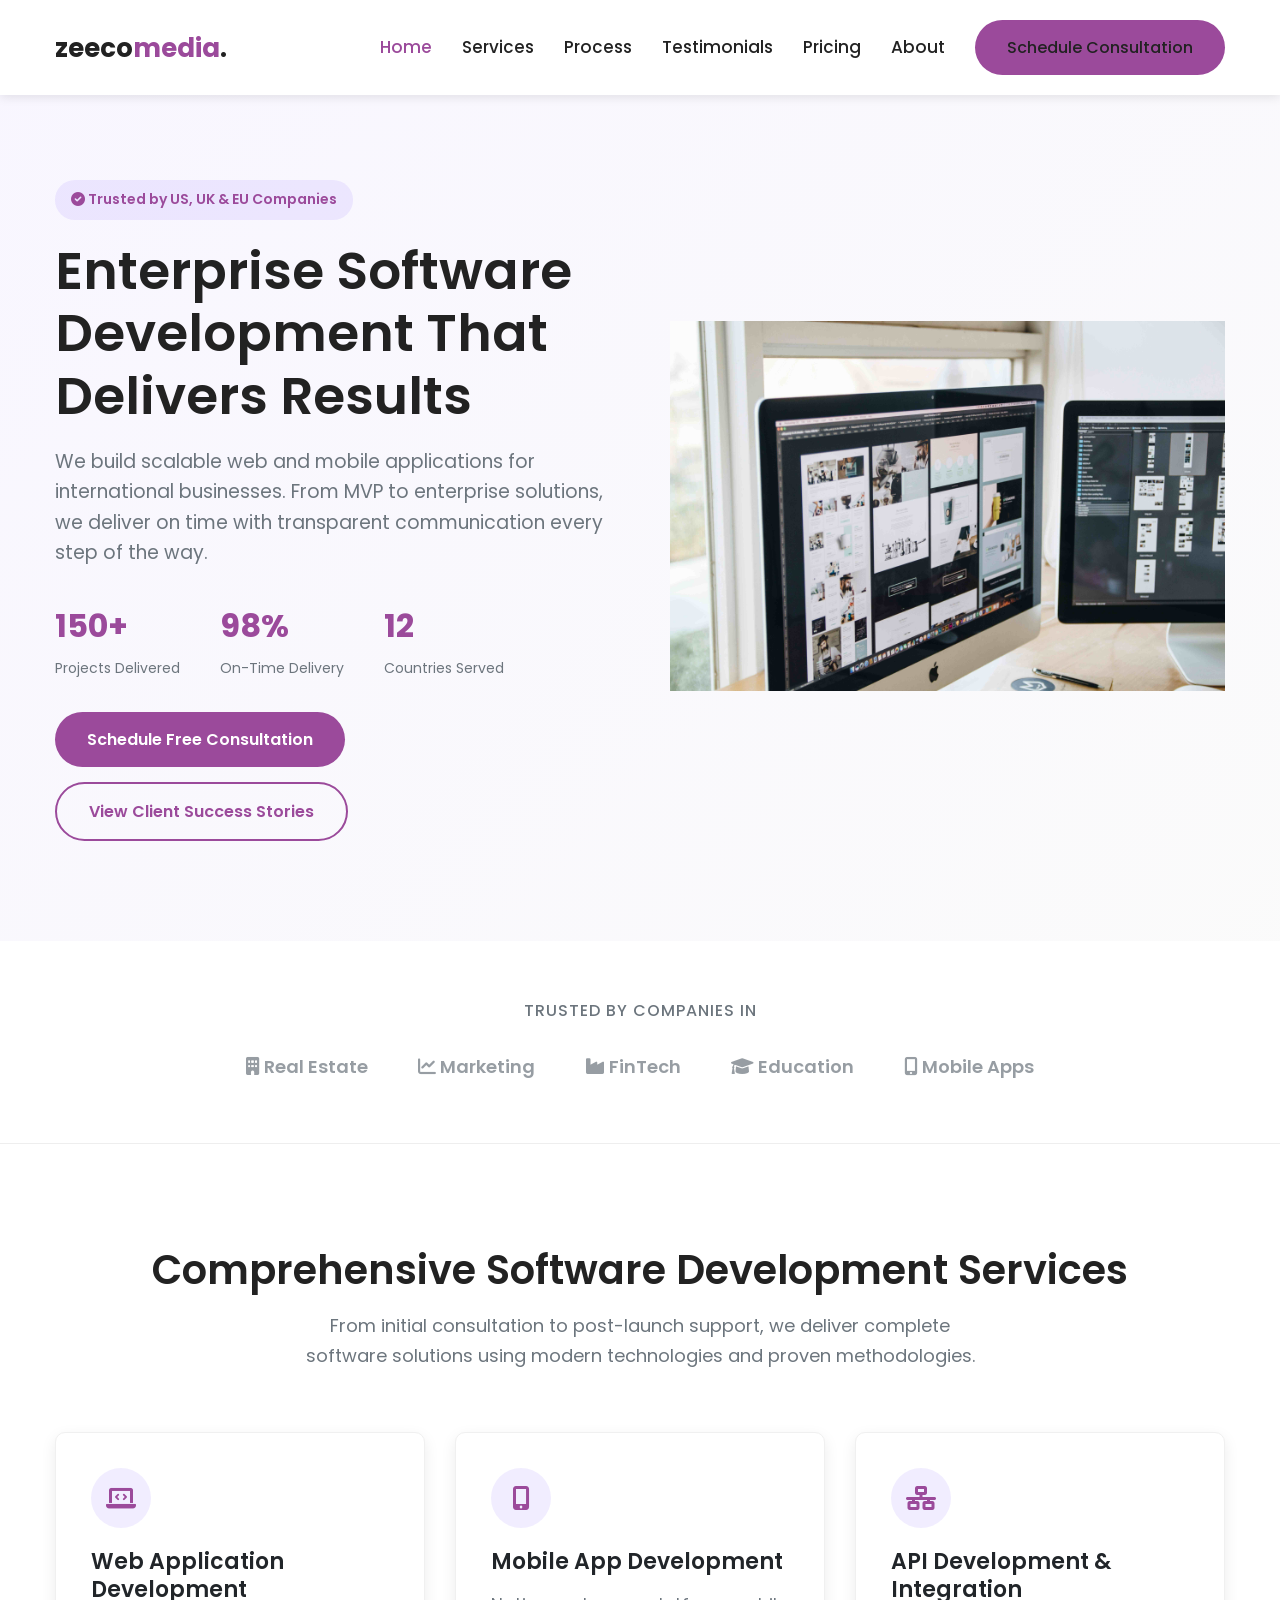
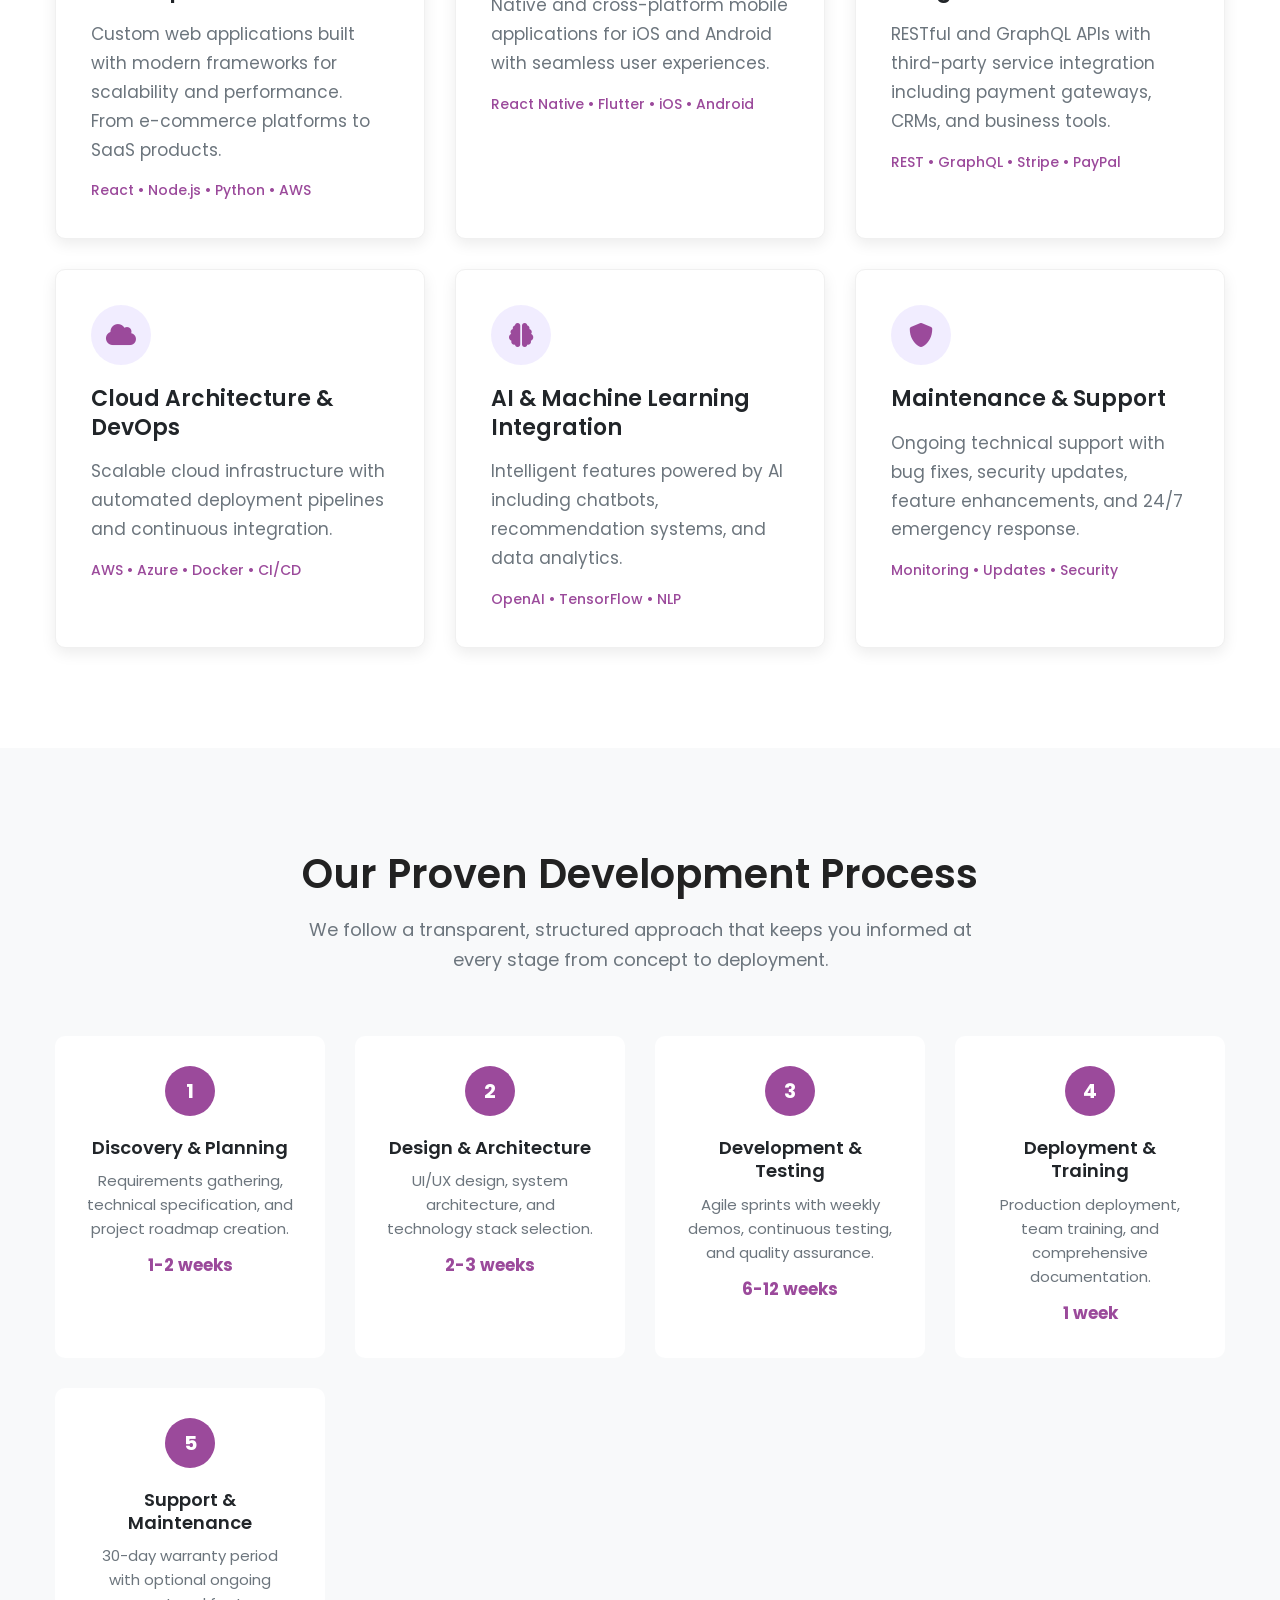
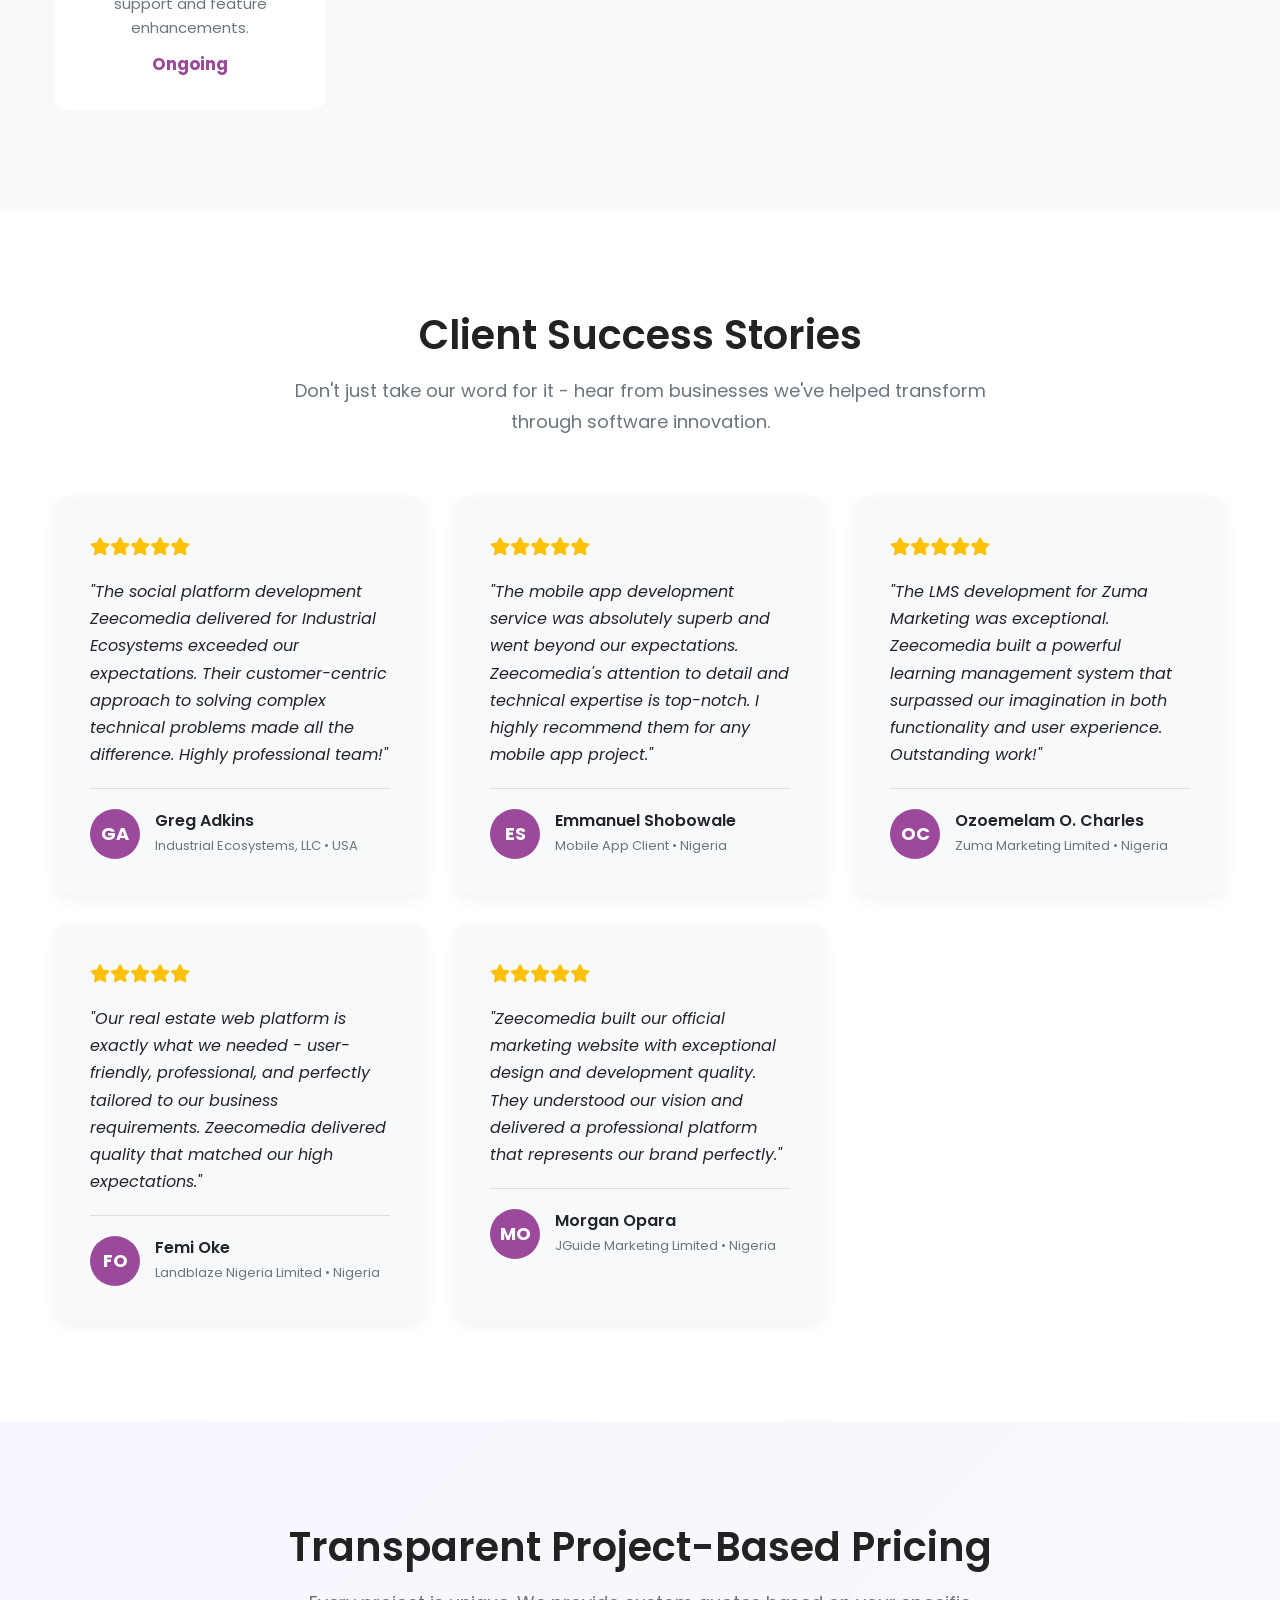
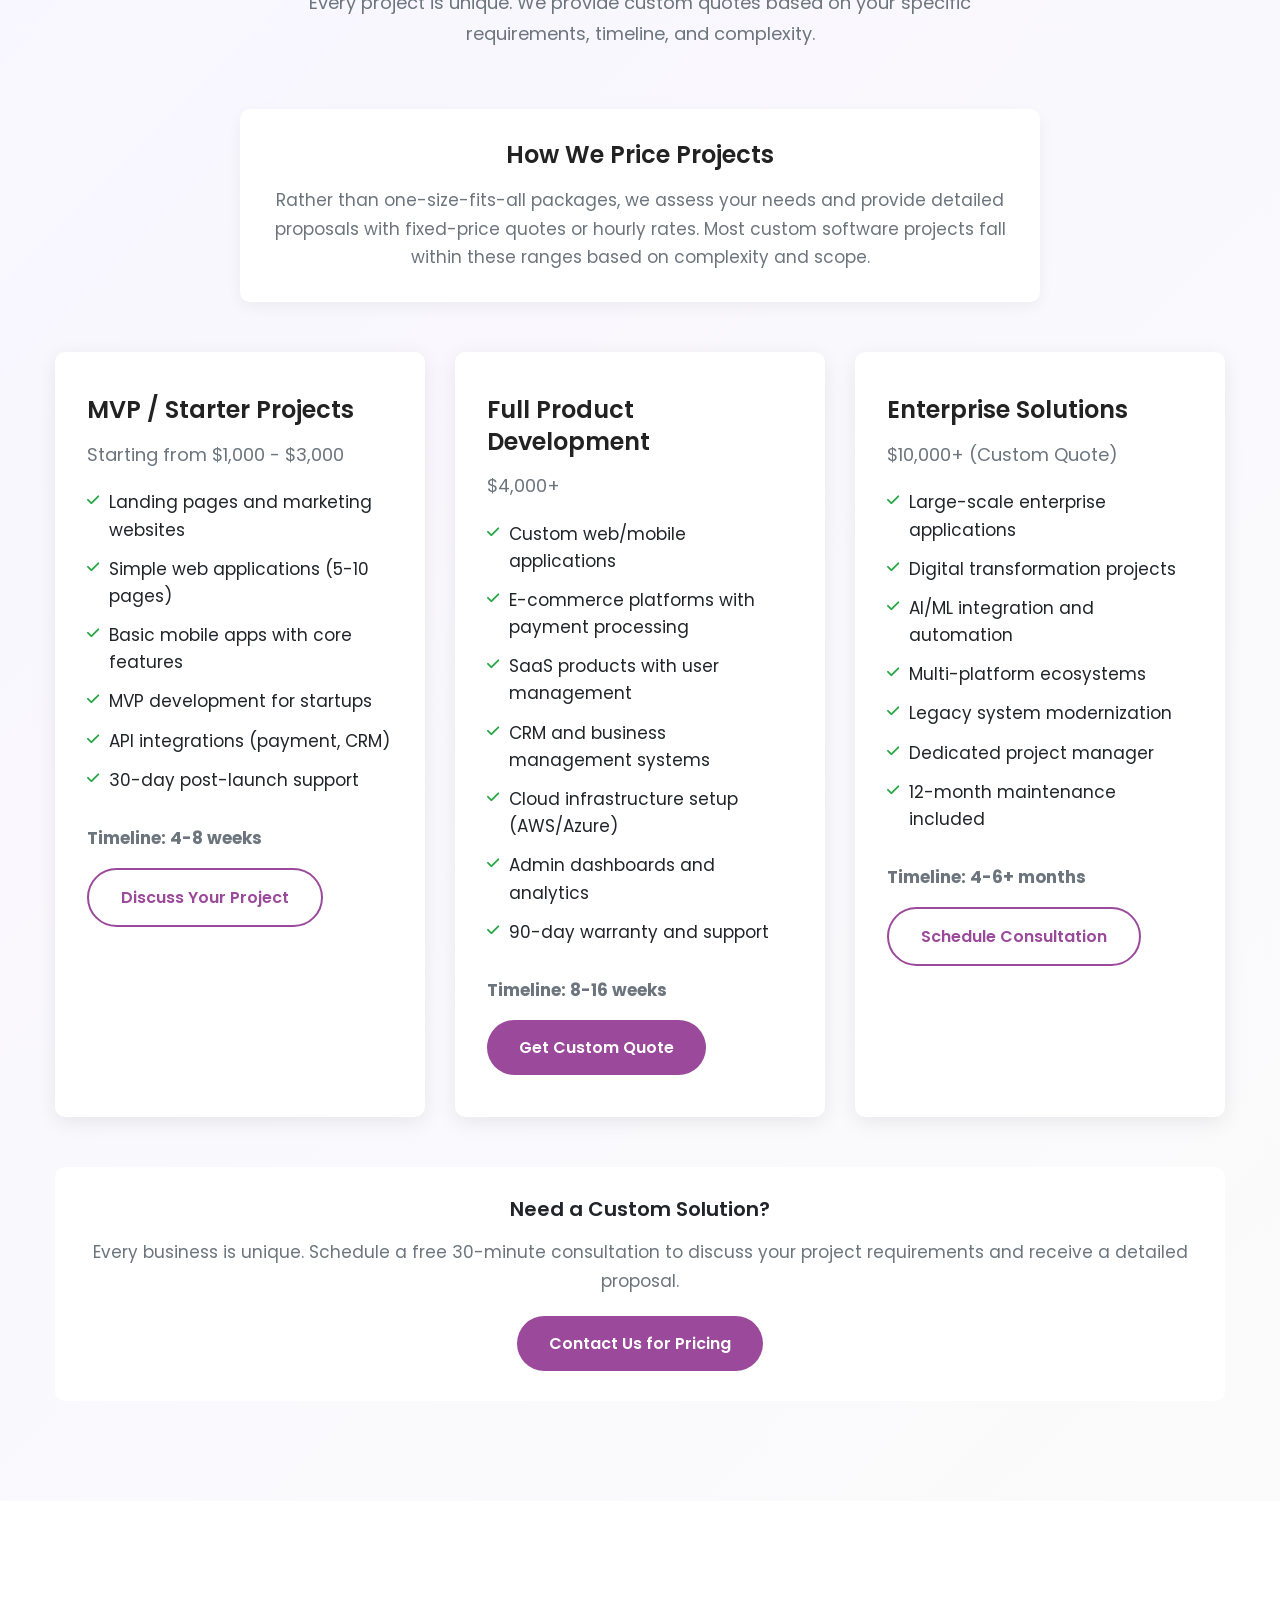
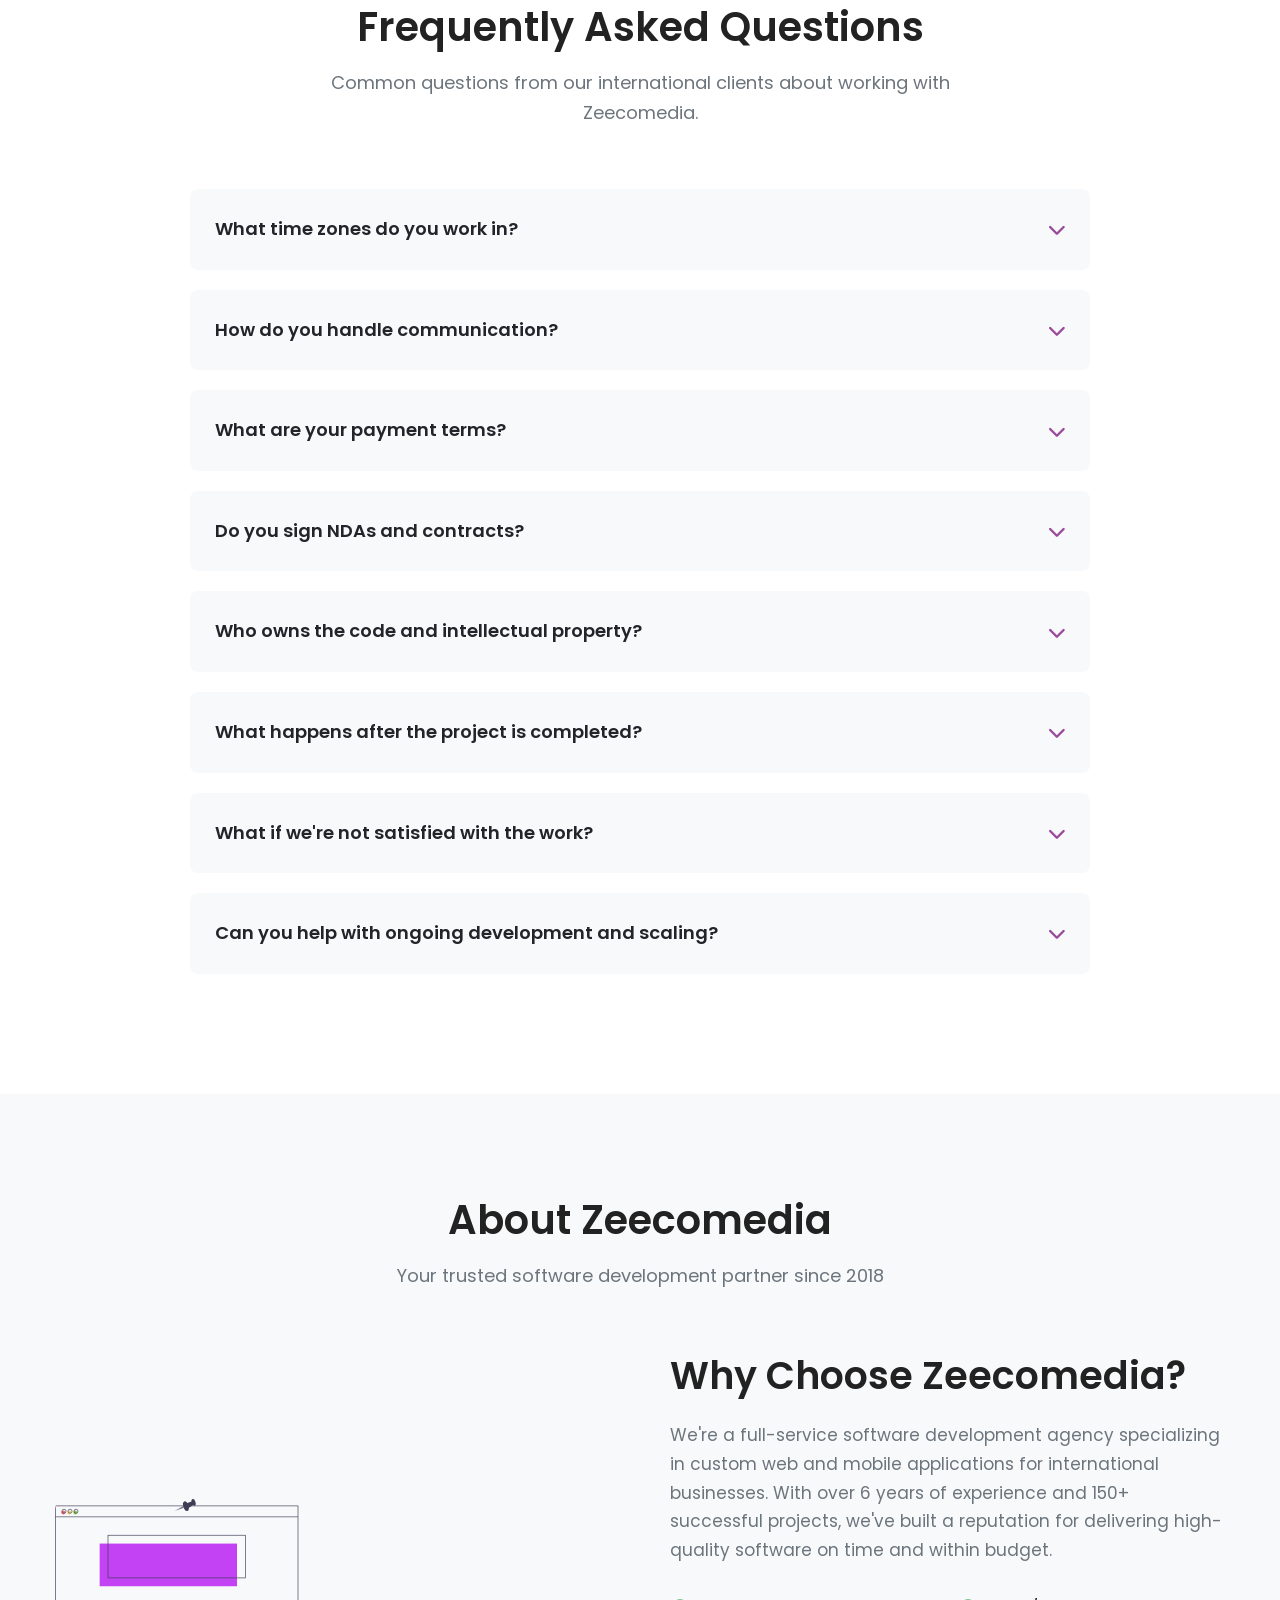
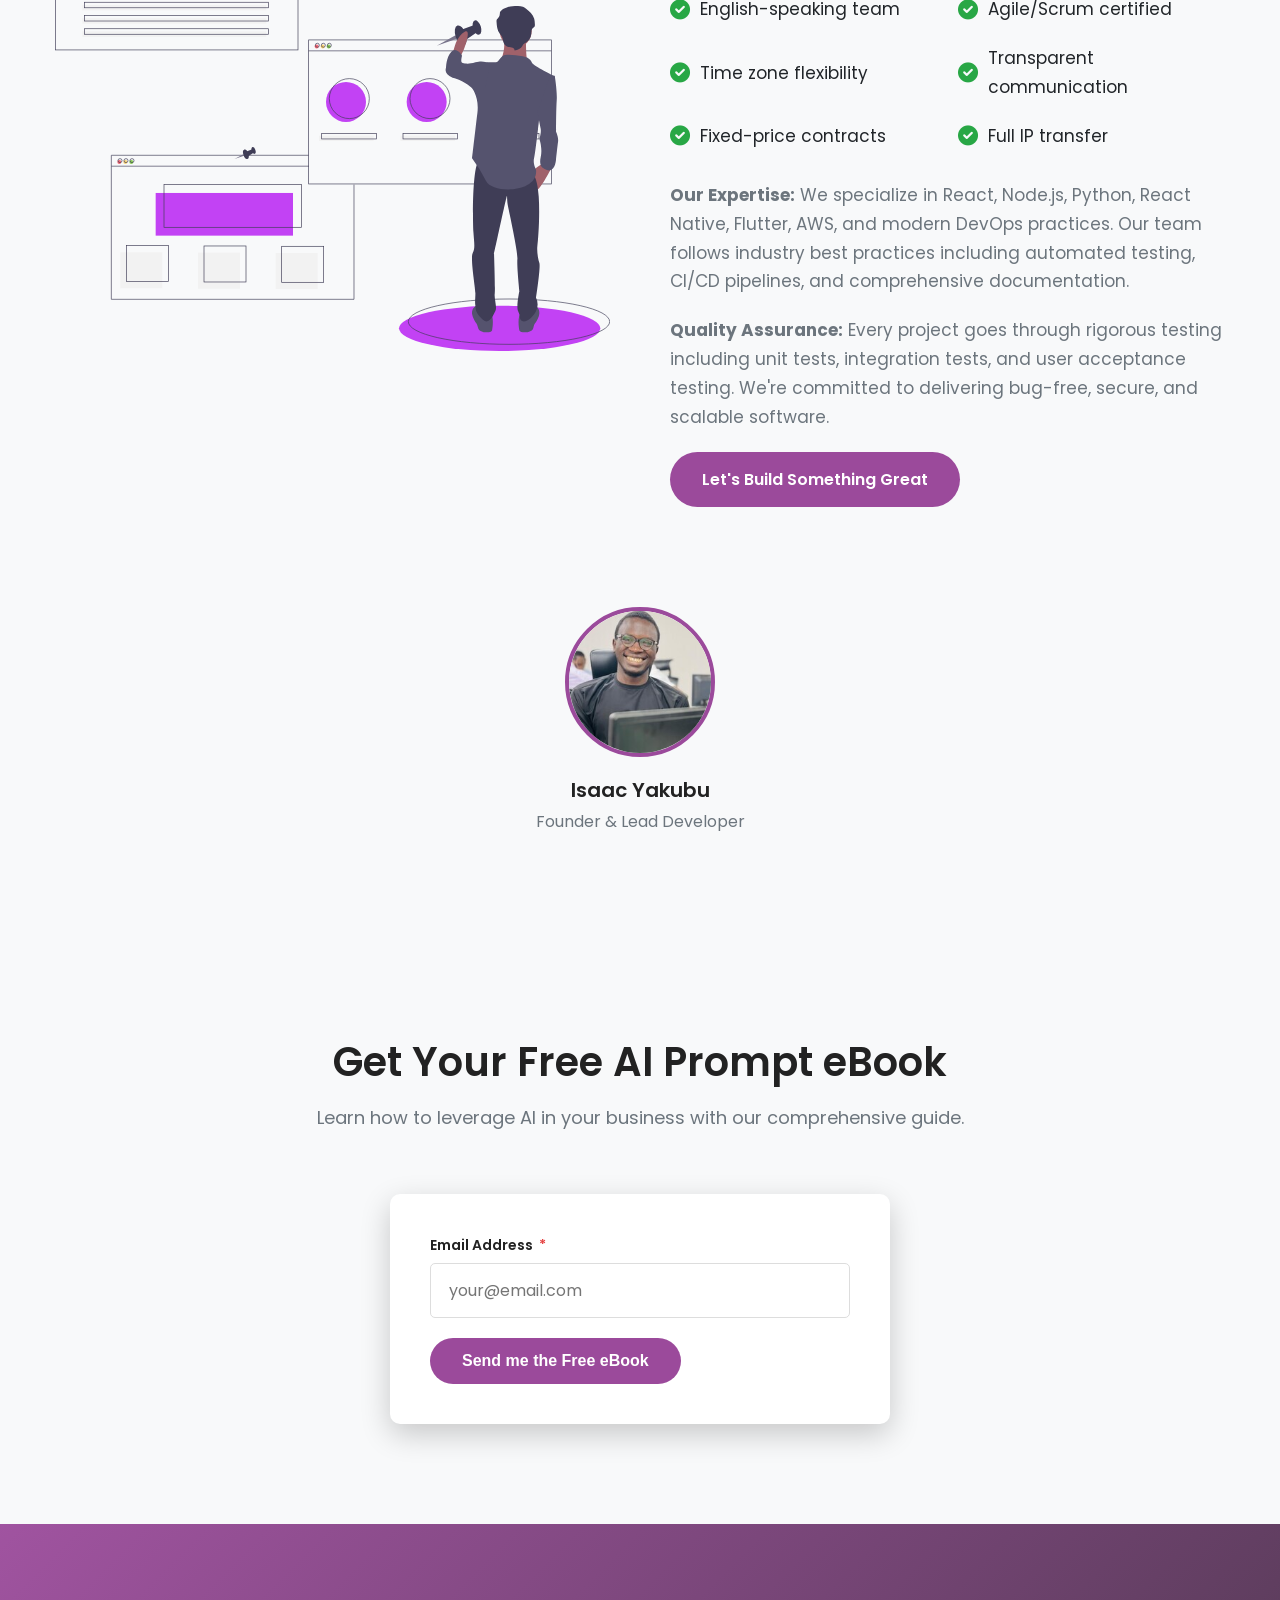
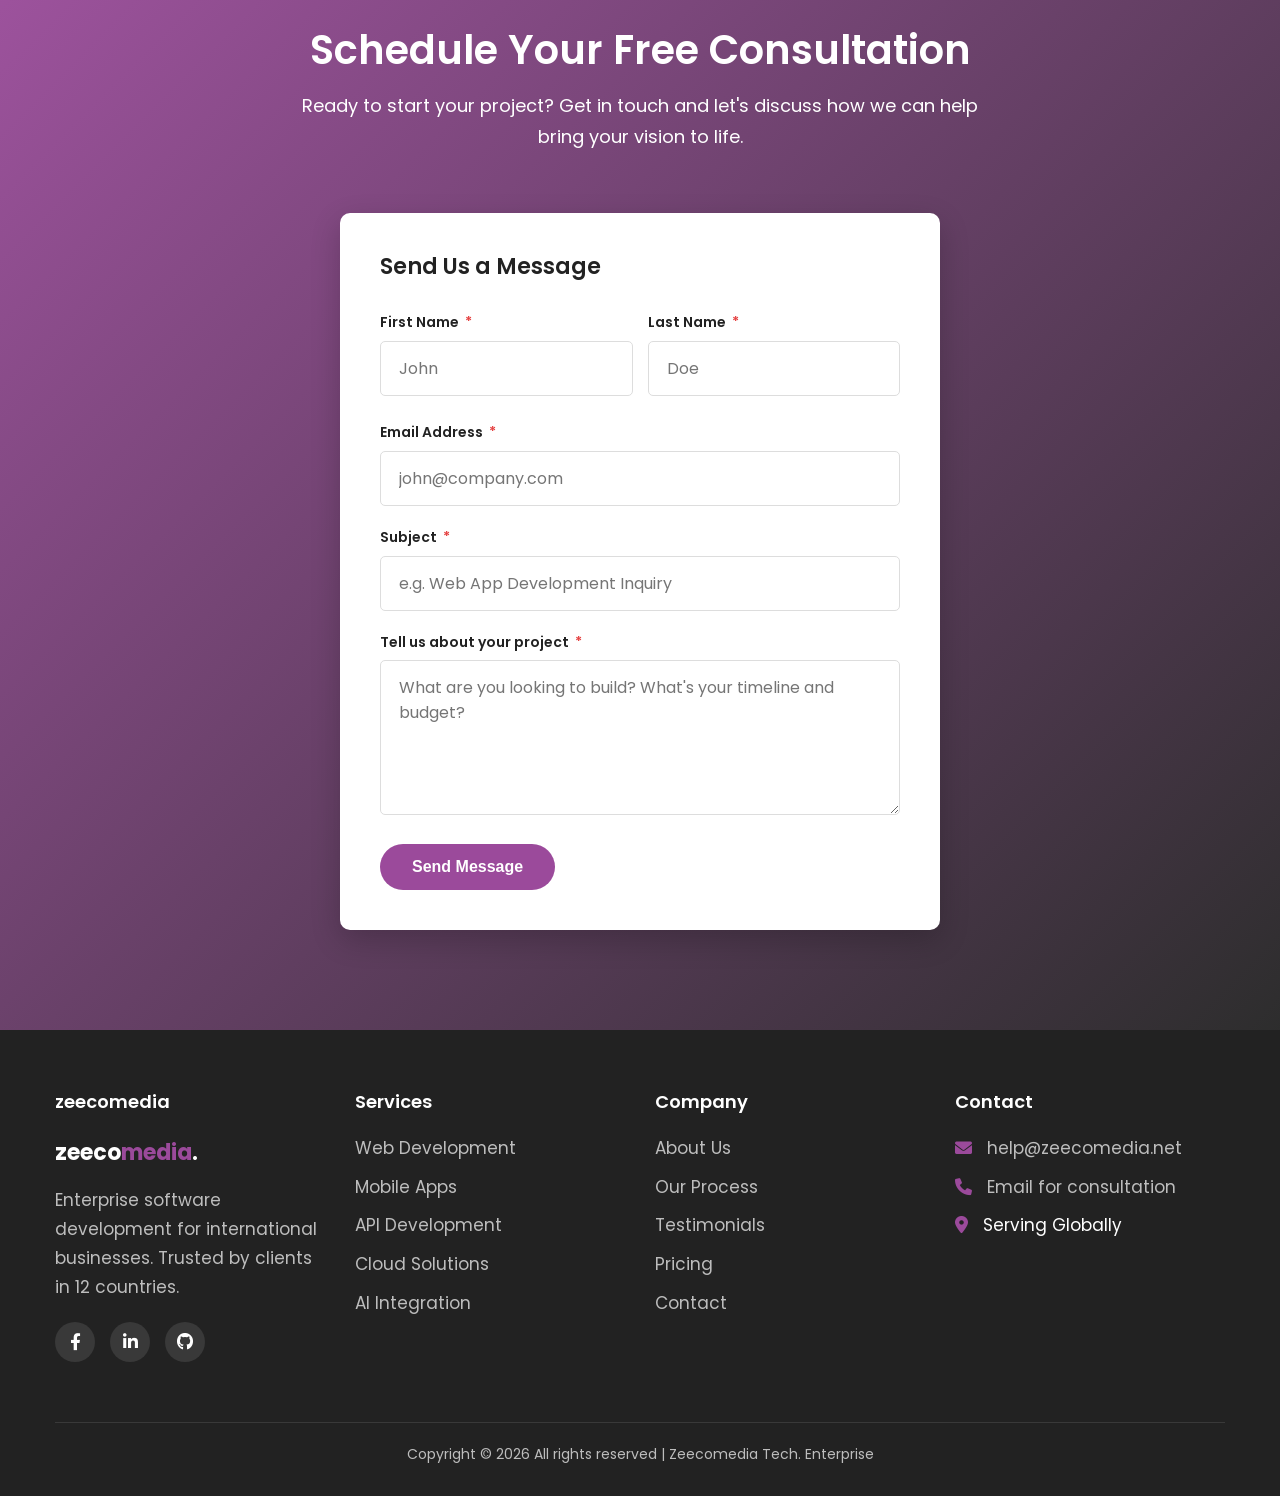
==== commit 2d343cf2: "Update index.html" ====
--- a/index.html
+++ b/index.html
@@ -26,7 +26,7 @@
     "description": "Enterprise software development and AI integration services for businesses.",
     "email": "help@zeecomedia.net",
     "sameAs": [
-      "https://www.linkedin.com/in/zeeeco-media-aa0bbb187",
+      "https://www.linkedin.com/in/zeeco-media-aa0bbb187",
       "https://github.com/zeecomedia",
       "https://web.facebook.com/zeecomedia2/"
     ],
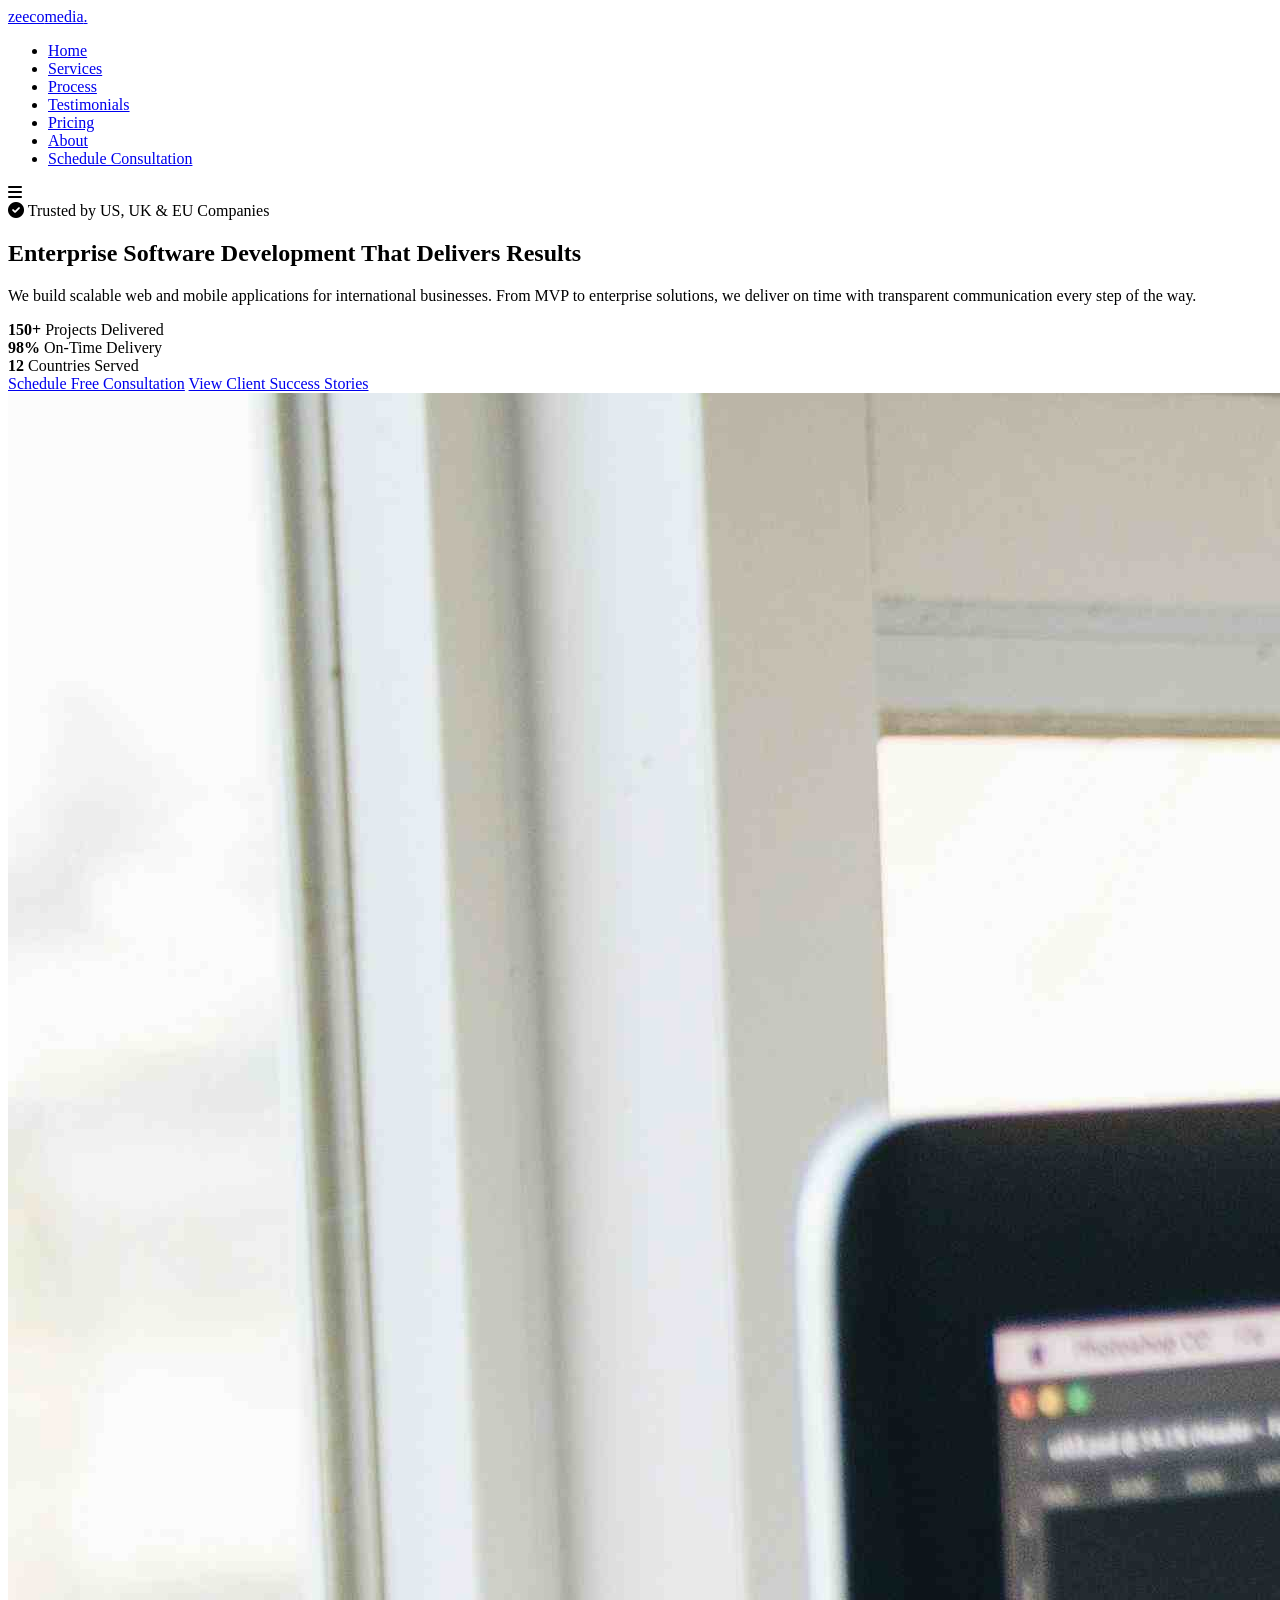
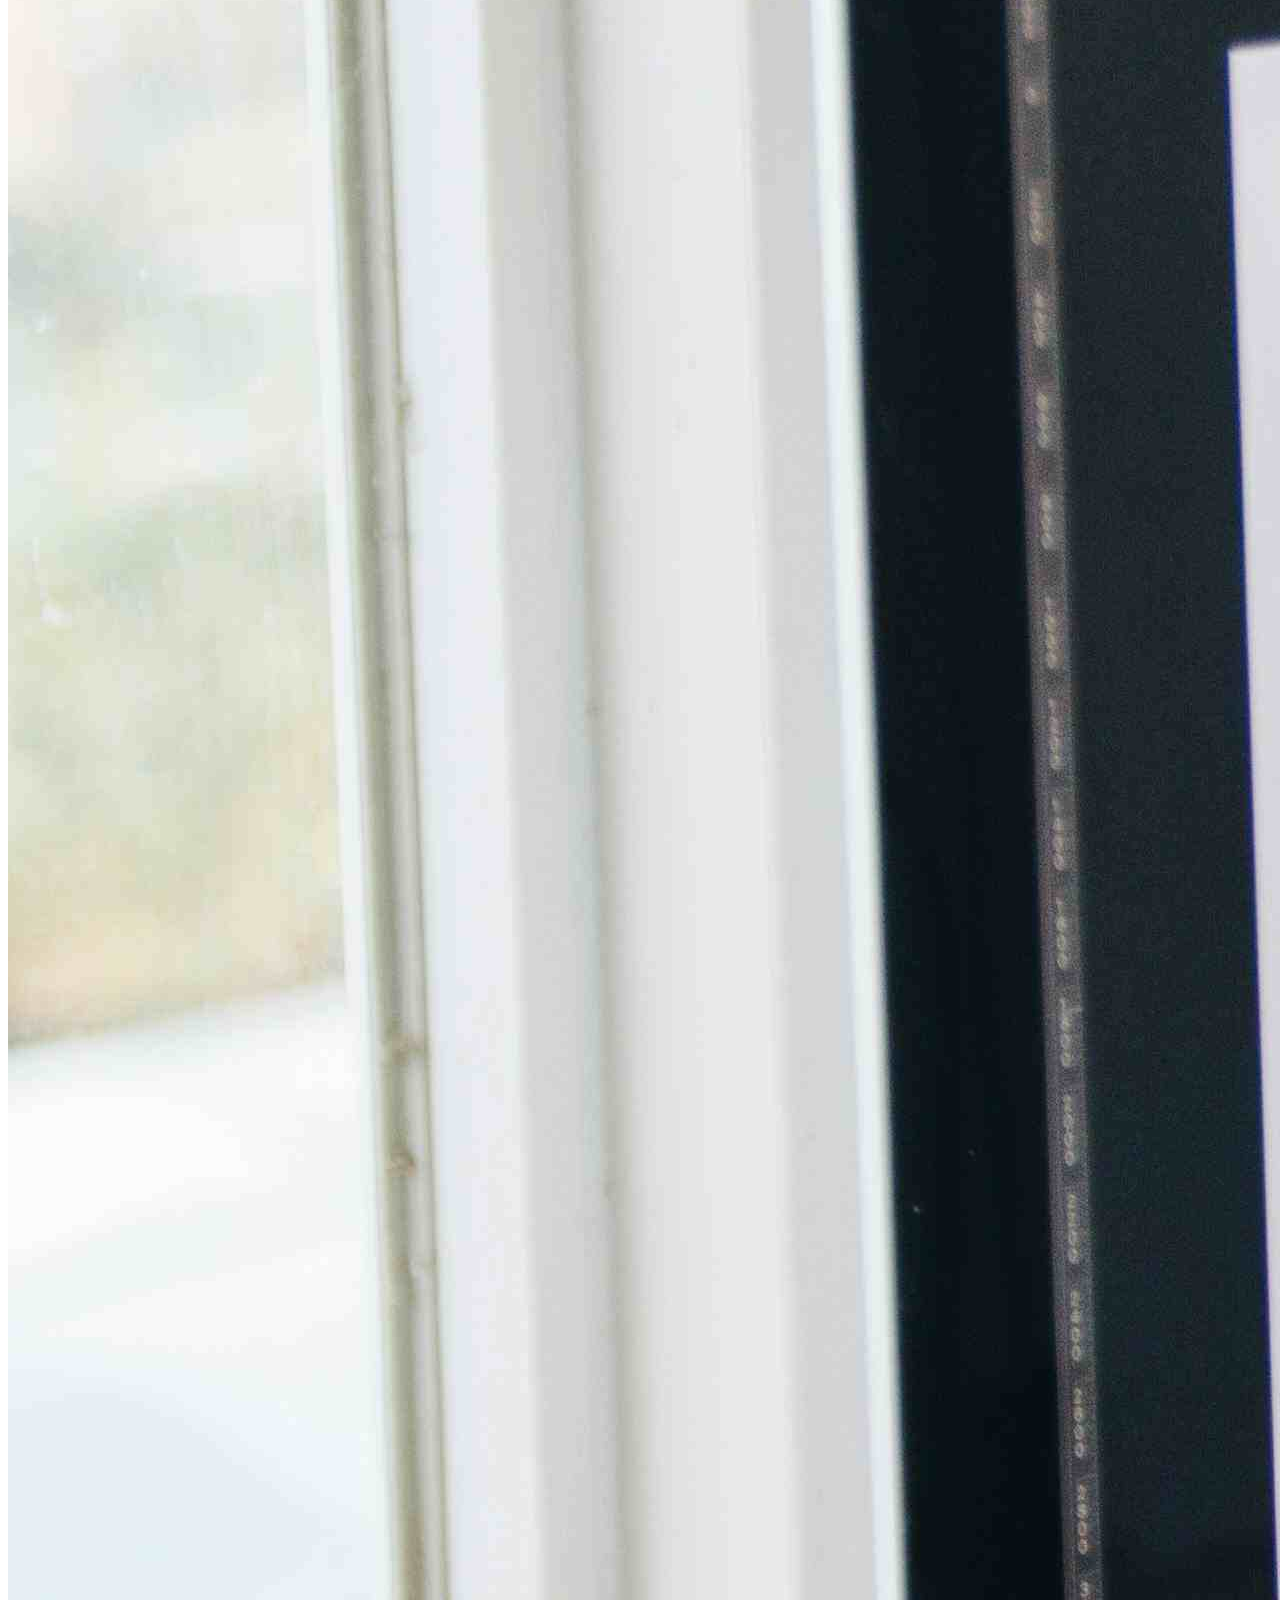
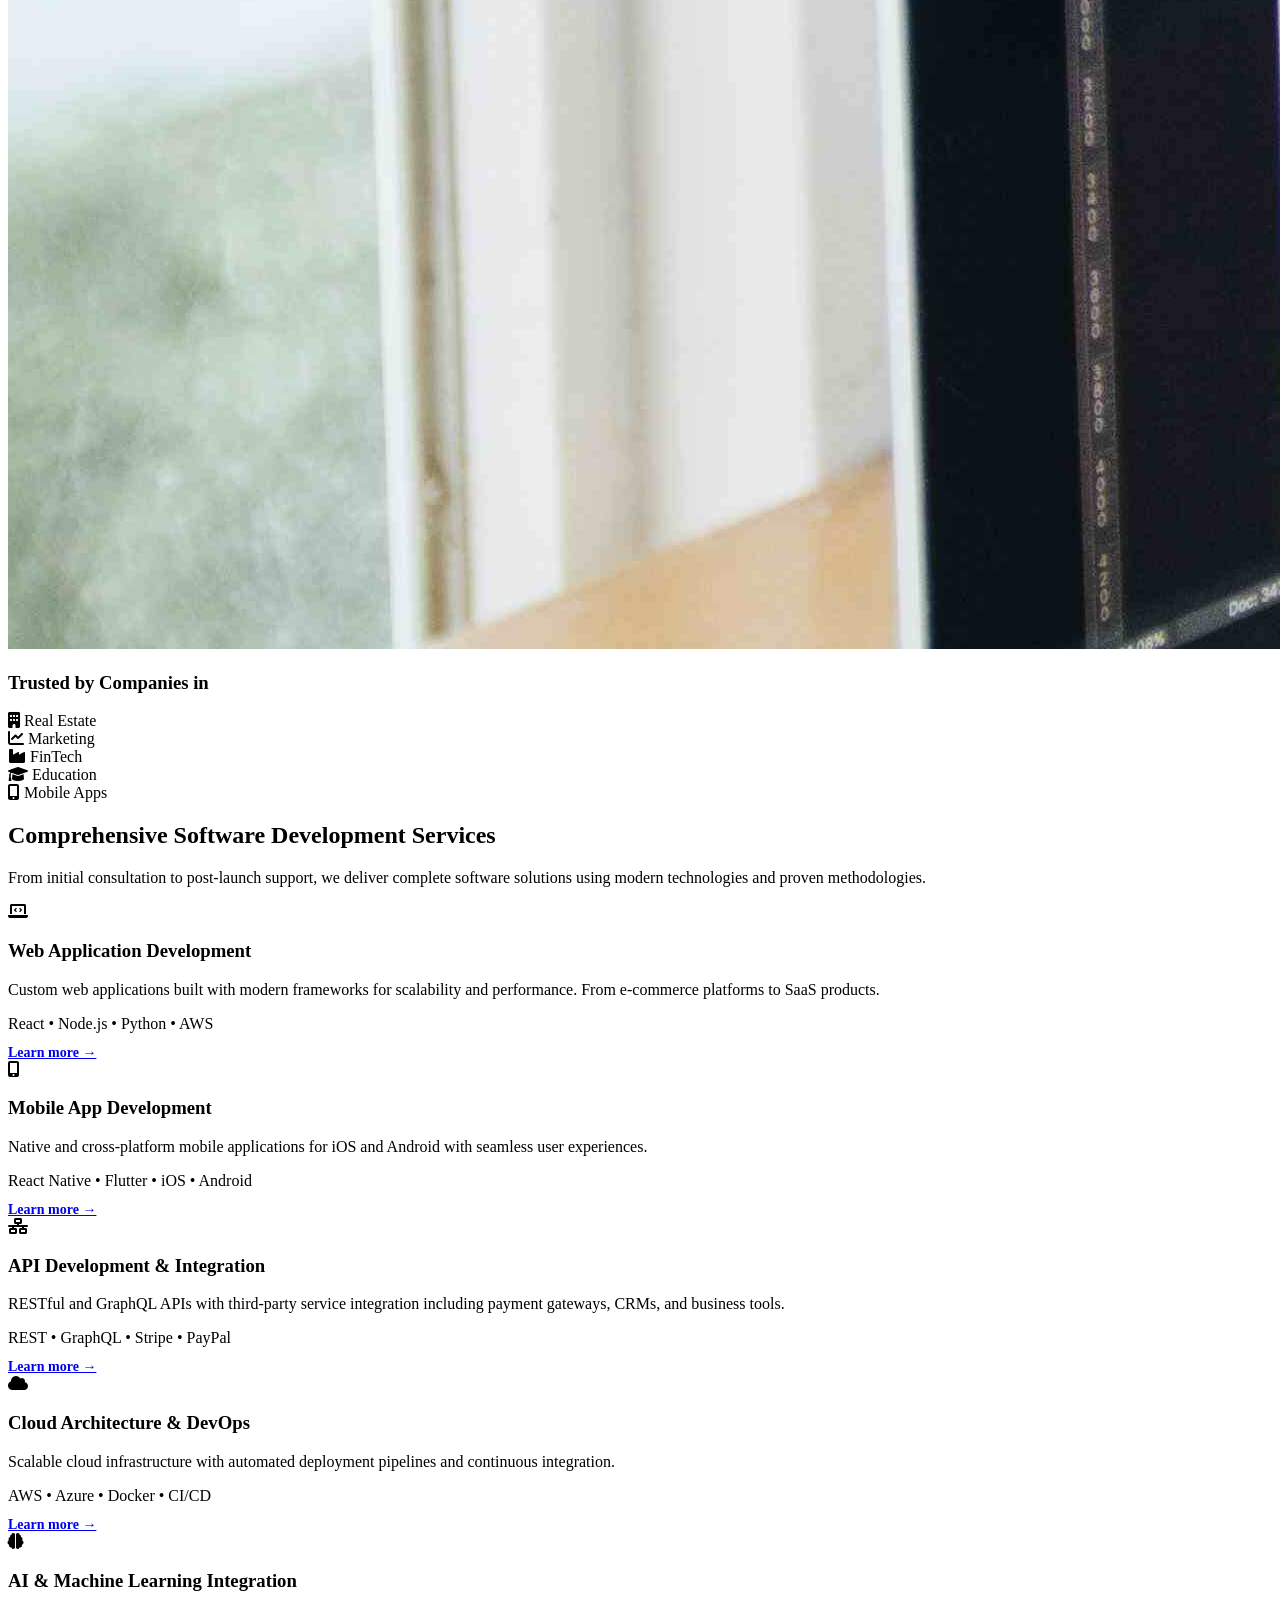
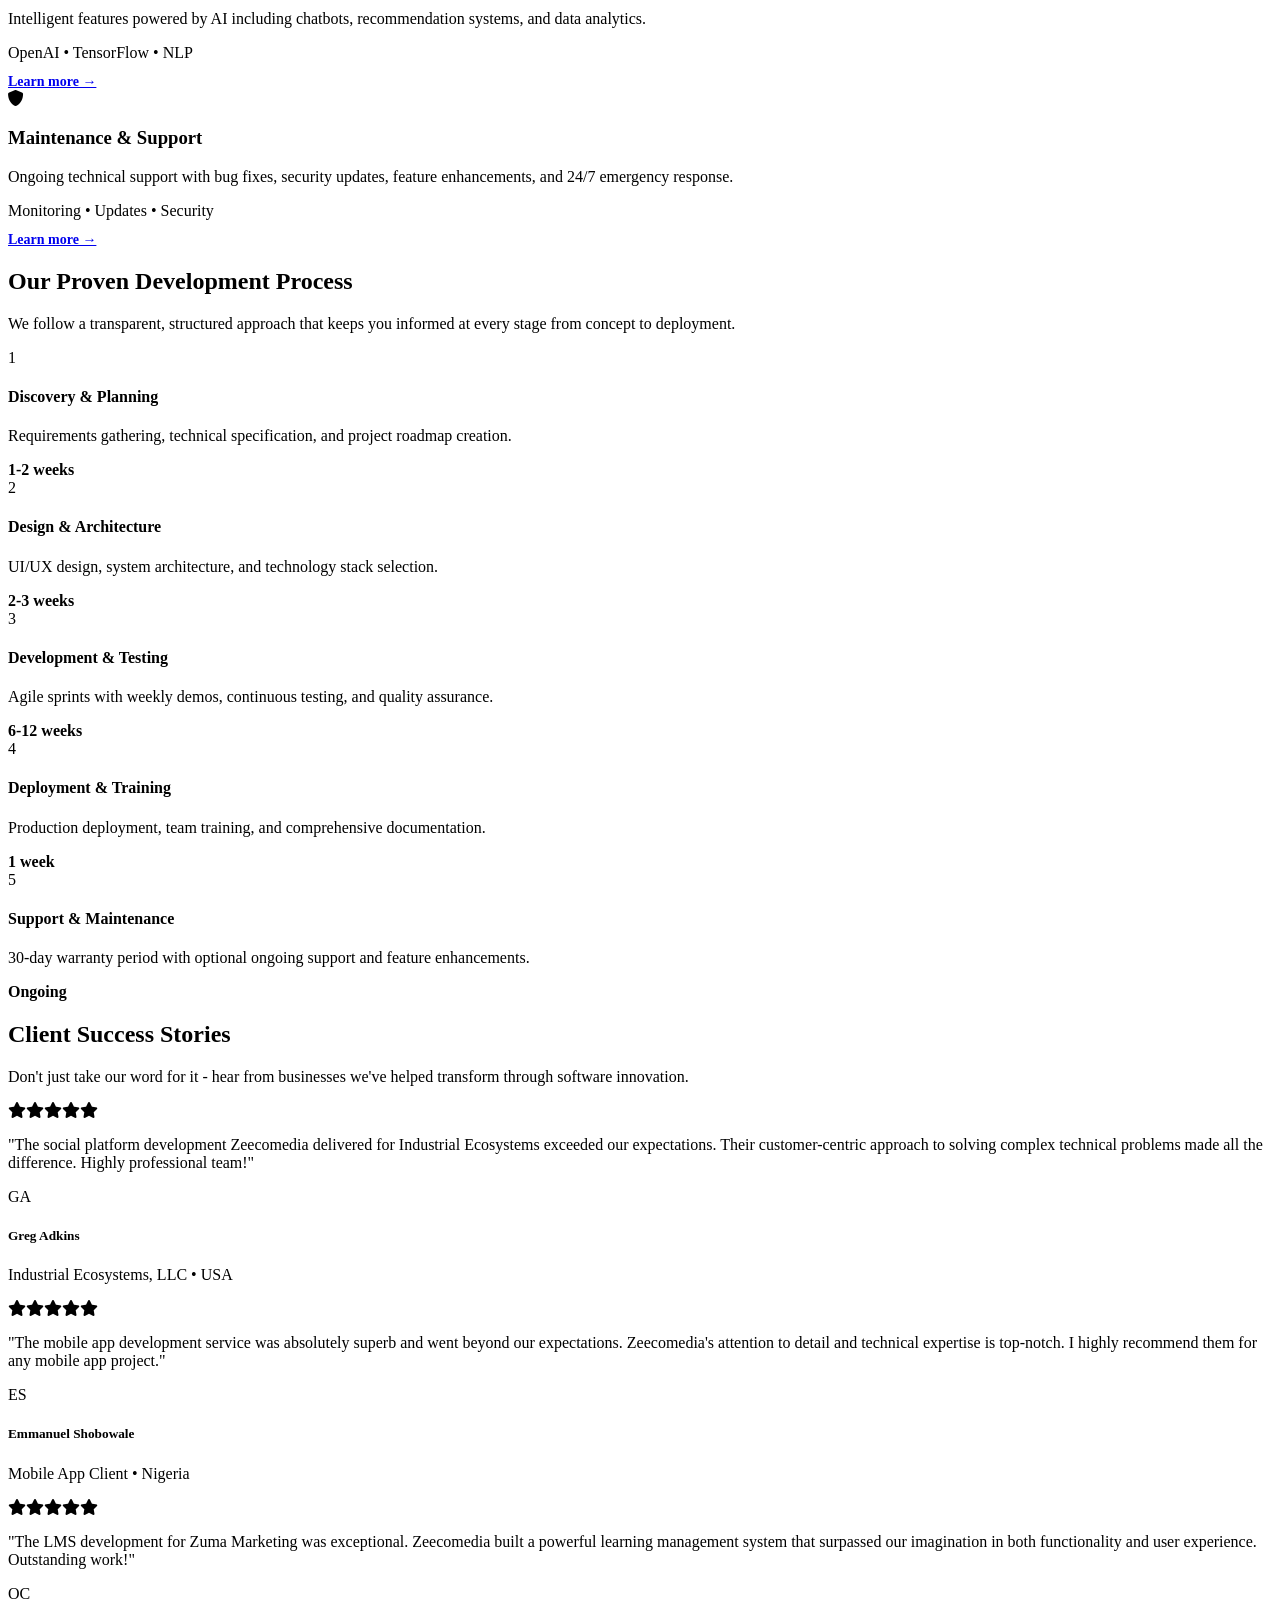
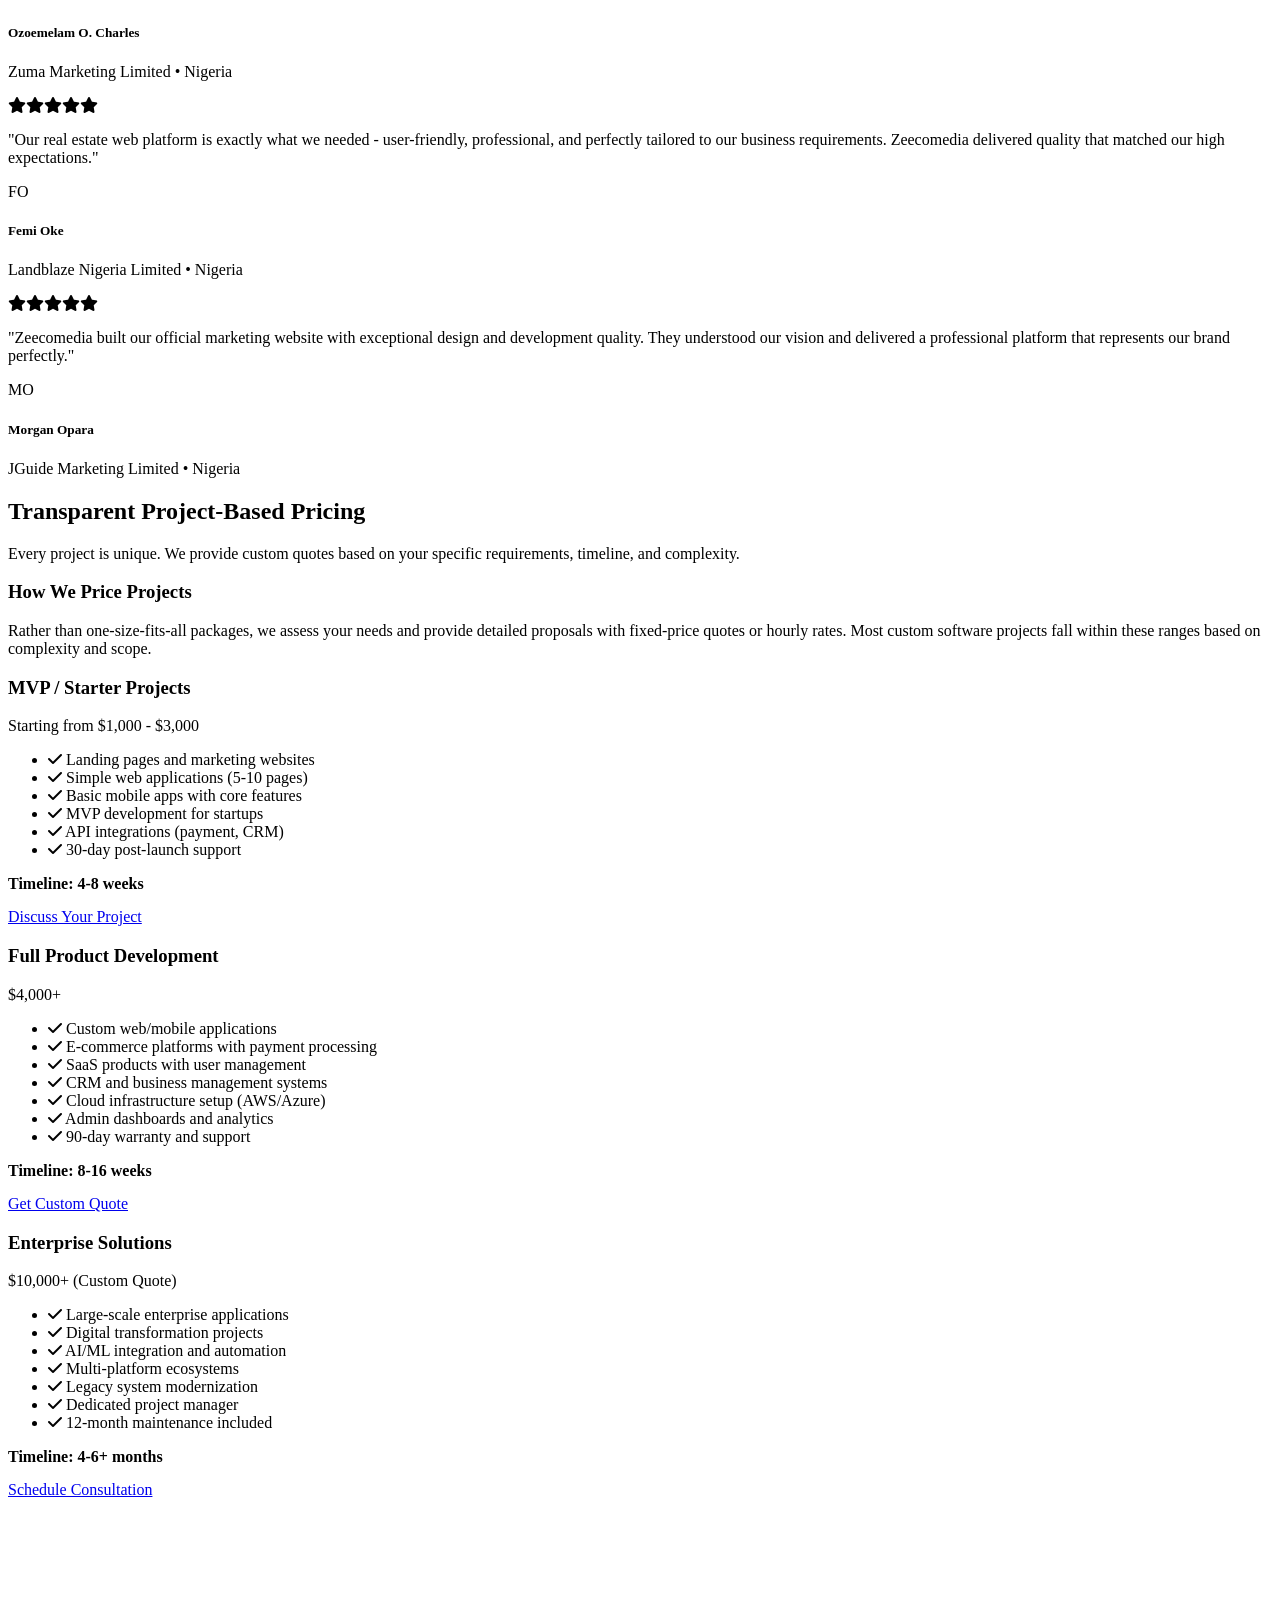
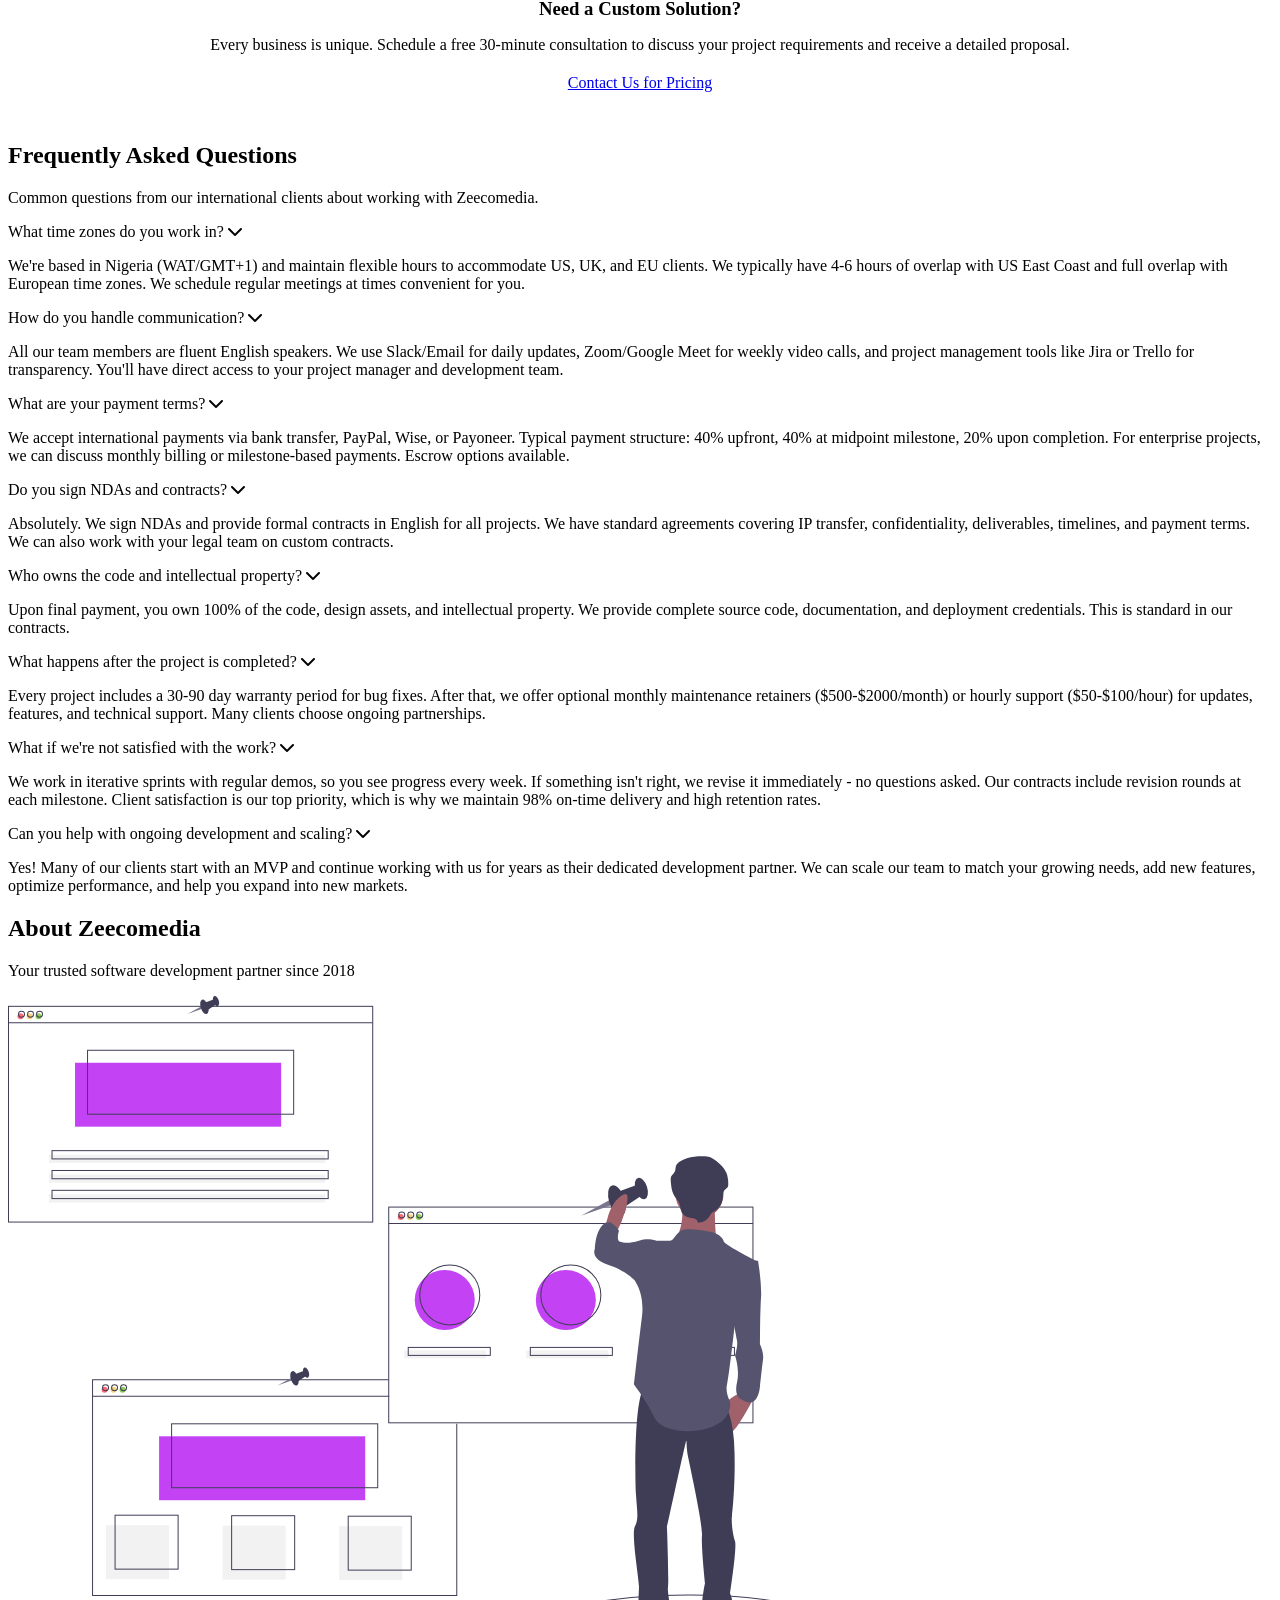
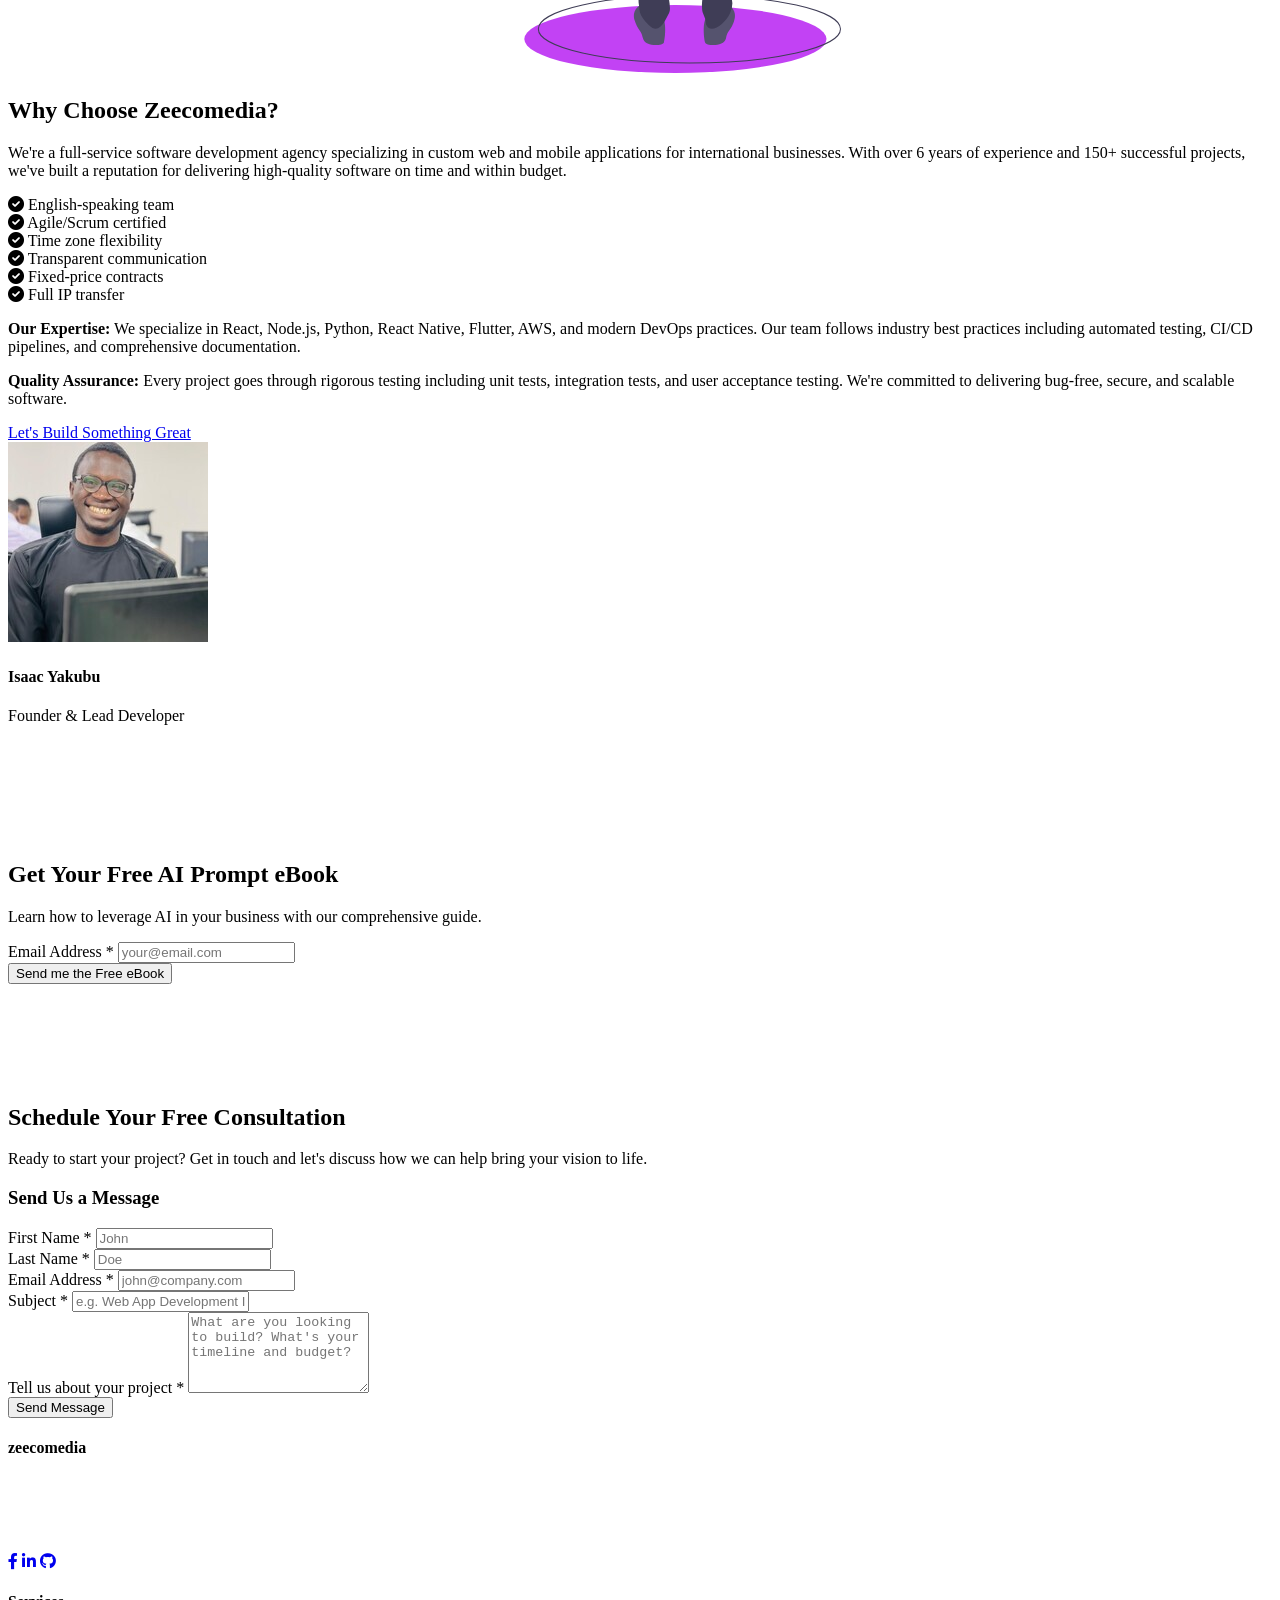
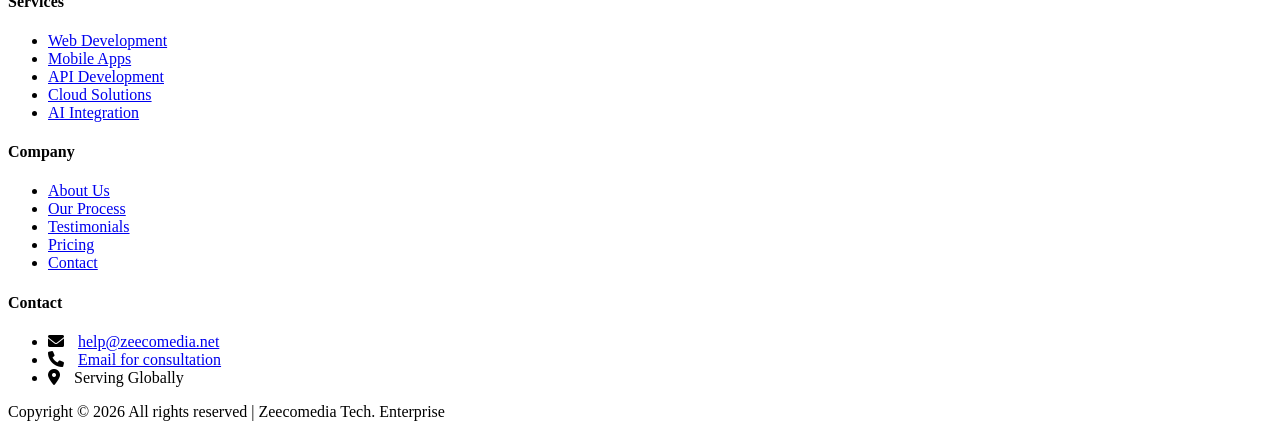
==== commit 46957d4d: "Update index.html" ====
--- a/index.html
+++ b/index.html
@@ -48,975 +48,126 @@
         {"@type": "Offer", "itemOffered": {"@type": "Service", "name": "Cloud Architecture and DevOps"}},
         {"@type": "Offer", "itemOffered": {"@type": "Service", "name": "AI and Machine Learning Integration"}}
       ]
-    }
+    },
+    "founder": {
+      "@type": "Person",
+      "name": "Isaac Yakubu",
+      "jobTitle": "Founder & Lead Developer",
+      "sameAs": ["https://www.linkedin.com/in/zeeco-media-aa0bbb187"]
+    },
+    "review": [
+      {
+        "@type": "Review",
+        "author": { "@type": "Person", "name": "Greg Adkins" },
+        "reviewBody": "The social platform development Zeecomedia delivered for Industrial Ecosystems exceeded our expectations. Their customer-centric approach to solving complex technical problems made all the difference. Highly professional team!",
+        "reviewRating": { "@type": "Rating", "ratingValue": "5", "bestRating": "5" }
+      },
+      {
+        "@type": "Review",
+        "author": { "@type": "Person", "name": "Emmanuel Shobowale" },
+        "reviewBody": "The mobile app development service was absolutely superb and went beyond our expectations. Zeecomedia's attention to detail and technical expertise is top-notch. I highly recommend them for any mobile app project.",
+        "reviewRating": { "@type": "Rating", "ratingValue": "5", "bestRating": "5" }
+      },
+      {
+        "@type": "Review",
+        "author": { "@type": "Person", "name": "Ozoemelam O. Charles" },
+        "reviewBody": "The LMS development for Zuma Marketing was exceptional. Zeecomedia built a powerful learning management system that surpassed our imagination in both functionality and user experience. Outstanding work!",
+        "reviewRating": { "@type": "Rating", "ratingValue": "5", "bestRating": "5" }
+      },
+      {
+        "@type": "Review",
+        "author": { "@type": "Person", "name": "Femi Oke" },
+        "reviewBody": "Our real estate web platform is exactly what we needed - user-friendly, professional, and perfectly tailored to our business requirements. Zeecomedia delivered quality that matched our high expectations.",
+        "reviewRating": { "@type": "Rating", "ratingValue": "5", "bestRating": "5" }
+      },
+      {
+        "@type": "Review",
+        "author": { "@type": "Person", "name": "Morgan Opara" },
+        "reviewBody": "Zeecomedia built our official marketing website with exceptional design and development quality. They understood our vision and delivered a professional platform that represents our brand perfectly.",
+        "reviewRating": { "@type": "Rating", "ratingValue": "5", "bestRating": "5" }
+      }
+    ]
   }
   </script>
+  <script type="application/ld+json">
+  {
+    "@context": "https://schema.org",
+    "@type": "FAQPage",
+    "mainEntity": [
+      {
+        "@type": "Question",
+        "name": "What time zones do you work in?",
+        "acceptedAnswer": {
+          "@type": "Answer",
+          "text": "We're based in Nigeria (WAT/GMT+1) and maintain flexible hours to accommodate US, UK, and EU clients. We typically have 4-6 hours of overlap with US East Coast and full overlap with European time zones. We schedule regular meetings at times convenient for you."
+        }
+      },
+      {
+        "@type": "Question",
+        "name": "How do you handle communication?",
+        "acceptedAnswer": {
+          "@type": "Answer",
+          "text": "All our team members are fluent English speakers. We use Slack/Email for daily updates, Zoom/Google Meet for weekly video calls, and project management tools like Jira or Trello for transparency. You'll have direct access to your project manager and development team."
+        }
+      },
+      {
+        "@type": "Question",
+        "name": "What are your payment terms?",
+        "acceptedAnswer": {
+          "@type": "Answer",
+          "text": "We accept international payments via bank transfer, PayPal, Wise, or Payoneer. Typical payment structure: 40% upfront, 40% at midpoint milestone, 20% upon completion. For enterprise projects, we can discuss monthly billing or milestone-based payments. Escrow options available."
+        }
+      },
+      {
+        "@type": "Question",
+        "name": "Do you sign NDAs and contracts?",
+        "acceptedAnswer": {
+          "@type": "Answer",
+          "text": "Absolutely. We sign NDAs and provide formal contracts in English for all projects. We have standard agreements covering IP transfer, confidentiality, deliverables, timelines, and payment terms. We can also work with your legal team on custom contracts."
+        }
+      },
+      {
+        "@type": "Question",
+        "name": "Who owns the code and intellectual property?",
+        "acceptedAnswer": {
+          "@type": "Answer",
+          "text": "Upon final payment, you own 100% of the code, design assets, and intellectual property. We provide complete source code, documentation, and deployment credentials. This is standard in our contracts."
+        }
+      },
+      {
+        "@type": "Question",
+        "name": "What happens after the project is completed?",
+        "acceptedAnswer": {
+          "@type": "Answer",
+          "text": "Every project includes a 30-90 day warranty period for bug fixes. After that, we offer optional monthly maintenance retainers ($500-$2000/month) or hourly support ($50-$100/hour) for updates, features, and technical support. Many clients choose ongoing partnerships."
+        }
+      },
+      {
+        "@type": "Question",
+        "name": "What if we're not satisfied with the work?",
+        "acceptedAnswer": {
+          "@type": "Answer",
+          "text": "We work in iterative sprints with regular demos, so you see progress every week. If something isn't right, we revise it immediately - no questions asked. Our contracts include revision rounds at each milestone. Client satisfaction is our top priority, which is why we maintain 98% on-time delivery and high retention rates."
+        }
+      },
+      {
+        "@type": "Question",
+        "name": "Can you help with ongoing development and scaling?",
+        "acceptedAnswer": {
+          "@type": "Answer",
+          "text": "Yes! Many of our clients start with an MVP and continue working with us for years as their dedicated development partner. We can scale our team to match your growing needs, add new features, optimize performance, and help you expand into new markets."
+        }
+      }
+    ]
+  }
+  </script>
+  <link rel="preconnect" href="https://fonts.googleapis.com">
+  <link rel="preconnect" href="https://fonts.gstatic.com" crossorigin>
+  <link rel="preconnect" href="https://cdnjs.cloudflare.com" crossorigin>
   <link href="https://fonts.googleapis.com/css2?family=Poppins:wght@300;400;600;700&display=swap" rel="stylesheet">
   <link rel="stylesheet" href="https://cdnjs.cloudflare.com/ajax/libs/font-awesome/6.0.0-beta3/css/all.min.css">
   <meta name="google-site-verification" content="D-VaD0_s58qMxIrMaN0rrDiwXE8SPcpv5XHTT3ieyYY" />
-  <style>
-    :root {
-      --primary: #9B4A9B;
-      --primary-dark: #A14DA1;
-      --secondary: #222222;
-      --light: #f8f9fa;
-      --dark: #212529;
-      --gray: #6c757d;
-      --white: #ffffff;
-      --success: #28a745;
-      --navy: #1a237e;
-    }
-    
-    * {
-      margin: 0;
-      padding: 0;
-      box-sizing: border-box;
-    }
-    
-    body {
-      font-family: 'Poppins', sans-serif;
-      color: var(--dark);
-      line-height: 1.7;
-      overflow-x: hidden;
-      font-size: 17px;
-    }
-    
-    h1, h2, h3, h4, h5, h6 {
-      font-weight: 600;
-      line-height: 1.3;
-    }
-    
-    a {
-      color: var(--primary);
-      text-decoration: none;
-      transition: all 0.3s ease;
-    }
-    
-    a:hover {
-      color: var(--primary-dark);
-    }
-    
-    .btn {
-      display: inline-block;
-      padding: 14px 32px;
-      border-radius: 50px;
-      text-align: center;
-      font-weight: 600;
-      font-size: 16px;
-      transition: all 0.3s ease;
-      cursor: pointer;
-      border: none;
-    }
-    
-    .btn-primary {
-      background-color: var(--primary);
-      color: var(--white);
-    }
-    
-    .btn-primary:hover {
-      background-color: var(--primary-dark);
-      color: var(--white);
-      transform: translateY(-2px);
-      box-shadow: 0 5px 15px rgba(123, 77, 255, 0.3);
-    }
-    
-    .btn-outline {
-      background-color: transparent;
-      color: var(--primary);
-      border: 2px solid var(--primary);
-    }
-    
-    .btn-outline:hover {
-      background-color: var(--primary);
-      color: var(--white);
-    }
-    
-    .container {
-      width: 100%;
-      max-width: 1200px;
-      margin: 0 auto;
-      padding: 0 15px;
-    }
-    
-    /* Trust Bar */
-    .trust-bar {
-      background: var(--navy);
-      color: var(--white);
-      padding: 12px 0;
-      text-align: center;
-      font-size: 14px;
-    }
-    
-    .trust-bar i {
-      margin: 0 8px;
-      color: var(--success);
-    }
-    
-    /* Header */
-    header {
-      position: fixed;
-      top: 0;
-      left: 0;
-      width: 100%;
-      z-index: 1000;
-      padding: 20px 0;
-      transition: all 0.3s ease;
-      background-color: rgba(255, 255, 255, 0.98);
-      box-shadow: 0 2px 10px rgba(0, 0, 0, 0.1);
-    }
-    
-    .navbar {
-      display: flex;
-      align-items: center;
-      justify-content: space-between;
-    }
-    
-    .logo {
-      font-size: 26px;
-      font-weight: 700;
-      color: var(--secondary);
-    }
-    
-    .logo span {
-      color: var(--primary);
-    }
-    
-    .nav-links {
-      display: flex;
-      list-style: none;
-      align-items: center;
-    }
-    
-    .nav-links li {
-      margin-left: 30px;
-    }
-    
-    .nav-links a {
-      color: var(--secondary);
-      font-weight: 500;
-    }
-    
-    .nav-links a:hover,
-    .nav-links a.active {
-      color: var(--primary);
-    }
-    
-    .nav-cta {
-      margin-left: 15px;
-    }
-    
-    .hamburger {
-      display: none;
-      cursor: pointer;
-      font-size: 24px;
-      color: var(--secondary);
-    }
-    
-    /* Hero Section */
-    .hero {
-      padding: 180px 0 100px;
-      background: linear-gradient(135deg, rgba(123, 77, 255, 0.05) 0%, rgba(34, 34, 34, 0.02) 100%);
-    }
-    
-    .hero-content {
-      display: flex;
-      align-items: center;
-      justify-content: space-between;
-      gap: 60px;
-    }
-    
-    .hero-text {
-      flex: 1;
-    }
-    
-    .hero-badge {
-      display: inline-block;
-      background: rgba(123, 77, 255, 0.1);
-      color: var(--primary);
-      padding: 8px 16px;
-      border-radius: 20px;
-      font-size: 14px;
-      font-weight: 600;
-      margin-bottom: 20px;
-    }
-    
-    .hero-text h1 {
-      font-size: 52px;
-      line-height: 1.2;
-      margin-bottom: 20px;
-      color: var(--secondary);
-    }
-    
-    .hero-text p {
-      font-size: 19px;
-      margin-bottom: 30px;
-      color: var(--gray);
-      line-height: 1.6;
-    }
-    
-    .hero-stats {
-      display: flex;
-      gap: 40px;
-      margin: 30px 0;
-    }
-    
-    .stat-item strong {
-      display: block;
-      font-size: 32px;
-      color: var(--primary);
-      font-weight: 700;
-    }
-    
-    .stat-item span {
-      font-size: 14px;
-      color: var(--gray);
-    }
-    
-    .hero-buttons {
-      display: flex;
-      gap: 15px;
-      flex-wrap: wrap;
-    }
-    
-    .hero-image {
-      flex: 1;
-    }
-    
-    .hero-image img {
-      width: 100%;
-      height: auto;
-      animation: float 4s ease-in-out infinite;
-    }
-    
-    @keyframes float {
-      0%, 100% { transform: translateY(0px); }
-      50% { transform: translateY(-20px); }
-    }
-    
-    /* Client Logos Section */
-    .clients {
-      padding: 60px 0;
-      background: var(--white);
-      border-bottom: 1px solid #eee;
-    }
-    
-    .clients h3 {
-      text-align: center;
-      color: var(--gray);
-      font-size: 16px;
-      font-weight: 500;
-      margin-bottom: 30px;
-      text-transform: uppercase;
-      letter-spacing: 1px;
-    }
-    
-    .client-grid {
-      display: flex;
-      align-items: center;
-      justify-content: center;
-      gap: 50px;
-      flex-wrap: wrap;
-    }
-    
-    .client-item {
-      font-size: 18px;
-      color: var(--gray);
-      font-weight: 600;
-      opacity: 0.7;
-    }
-    
-    /* Features Section */
-    .features {
-      padding: 100px 0;
-    }
-    
-    .section-header {
-      text-align: center;
-      margin-bottom: 60px;
-    }
-    
-    .section-header h2 {
-      font-size: 40px;
-      margin-bottom: 15px;
-      color: var(--secondary);
-    }
-    
-    .section-header p {
-      font-size: 18px;
-      color: var(--gray);
-      max-width: 700px;
-      margin: 0 auto;
-      line-height: 1.7;
-    }
-    
-    .feature-grid {
-      display: grid;
-      grid-template-columns: repeat(auto-fit, minmax(320px, 1fr));
-      gap: 30px;
-    }
-    
-    .feature-card {
-      background: var(--white);
-      border-radius: 10px;
-      padding: 35px;
-      box-shadow: 0 5px 15px rgba(0, 0, 0, 0.08);
-      transition: all 0.3s ease;
-      border: 1px solid #f0f0f0;
-    }
-    
-    .feature-card:hover {
-      transform: translateY(-10px);
-      box-shadow: 0 15px 35px rgba(123, 77, 255, 0.15);
-    }
-    
-    .feature-icon {
-      width: 60px;
-      height: 60px;
-      border-radius: 50%;
-      background: rgba(123, 77, 255, 0.1);
-      display: flex;
-      align-items: center;
-      justify-content: center;
-      margin-bottom: 20px;
-    }
-    
-    .feature-icon i {
-      font-size: 24px;
-      color: var(--primary);
-    }
-    
-    .feature-card h3 {
-      font-size: 22px;
-      margin-bottom: 15px;
-    }
-    
-    .feature-card p {
-      color: var(--gray);
-      margin-bottom: 10px;
-      line-height: 1.7;
-    }
-    
-    .tech-stack {
-      font-size: 14px;
-      color: var(--primary);
-      margin-top: 15px;
-      font-weight: 500;
-    }
-    
-    /* Process Section */
-    .process {
-      padding: 100px 0;
-      background: var(--light);
-    }
-    
-    .process-steps {
-      display: grid;
-      grid-template-columns: repeat(auto-fit, minmax(250px, 1fr));
-      gap: 30px;
-      margin-top: 50px;
-    }
-    
-    .process-step {
-      background: var(--white);
-      padding: 30px;
-      border-radius: 10px;
-      text-align: center;
-      position: relative;
-    }
-    
-    .process-number {
-      width: 50px;
-      height: 50px;
-      background: var(--primary);
-      color: var(--white);
-      border-radius: 50%;
-      display: flex;
-      align-items: center;
-      justify-content: center;
-      font-size: 20px;
-      font-weight: 700;
-      margin: 0 auto 20px;
-    }
-    
-    .process-step h4 {
-      font-size: 18px;
-      margin-bottom: 10px;
-    }
-    
-    .process-step p {
-      color: var(--gray);
-      font-size: 15px;
-      line-height: 1.6;
-    }
-    
-    /* Testimonials Section */
-    .testimonials {
-      padding: 100px 0;
-      background: var(--white);
-    }
-    
-    .testimonial-grid {
-      display: grid;
-      grid-template-columns: repeat(auto-fit, minmax(350px, 1fr));
-      gap: 30px;
-      margin-top: 50px;
-    }
-    
-    .testimonial-card {
-      background: var(--light);
-      padding: 35px;
-      border-radius: 10px;
-      box-shadow: 0 5px 15px rgba(0, 0, 0, 0.05);
-    }
-    
-    .testimonial-stars {
-      color: #ffc107;
-      margin-bottom: 15px;
-      font-size: 18px;
-    }
-    
-    .testimonial-text {
-      font-size: 16px;
-      line-height: 1.7;
-      color: var(--dark);
-      margin-bottom: 20px;
-      font-style: italic;
-    }
-    
-    .testimonial-author {
-      display: flex;
-      align-items: center;
-      gap: 15px;
-      margin-top: 20px;
-      padding-top: 20px;
-      border-top: 1px solid #ddd;
-    }
-    
-    .author-avatar {
-      width: 50px;
-      height: 50px;
-      border-radius: 50%;
-      background: var(--primary);
-      color: var(--white);
-      display: flex;
-      align-items: center;
-      justify-content: center;
-      font-weight: 700;
-      font-size: 18px;
-      flex-shrink: 0;
-    }
-    
-    .author-info h5 {
-      font-size: 16px;
-      margin-bottom: 3px;
-    }
-    
-    .author-info p {
-      font-size: 13px;
-      color: var(--gray);
-    }
-    
-    /* Pricing Section */
-    .pricing {
-      padding: 100px 0;
-      background: linear-gradient(135deg, rgba(123, 77, 255, 0.05) 0%, rgba(34, 34, 34, 0.02) 100%);
-    }
-    
-    .pricing-intro {
-      text-align: center;
-      max-width: 800px;
-      margin: 0 auto 50px;
-      padding: 30px;
-      background: var(--white);
-      border-radius: 10px;
-      box-shadow: 0 5px 15px rgba(0, 0, 0, 0.05);
-    }
-    
-    .pricing-intro h3 {
-      font-size: 24px;
-      margin-bottom: 15px;
-      color: var(--secondary);
-    }
-    
-    .pricing-intro p {
-      color: var(--gray);
-      font-size: 17px;
-      line-height: 1.7;
-    }
-    
-    .pricing-grid {
-      display: grid;
-      grid-template-columns: repeat(auto-fit, minmax(320px, 1fr));
-      gap: 30px;
-      margin-top: 40px;
-    }
-    
-    .pricing-plan {
-      background: var(--white);
-      border-radius: 10px;
-      padding: 40px 30px;
-      box-shadow: 0 5px 20px rgba(0, 0, 0, 0.08);
-      transition: all 0.3s ease;
-      border: 2px solid transparent;
-    }
-    
-    .pricing-plan:hover {
-      transform: translateY(-10px);
-      box-shadow: 0 15px 35px rgba(123, 77, 255, 0.2);
-      border-color: var(--primary);
-    }
-    
-    .plan-name {
-      font-size: 24px;
-      margin-bottom: 15px;
-      color: var(--secondary);
-    }
-    
-    .plan-price {
-      font-size: 18px;
-      margin-bottom: 20px;
-      color: var(--gray);
-      line-height: 1.6;
-    }
-    
-    .plan-features {
-      list-style: none;
-      margin-bottom: 30px;
-    }
-    
-    .plan-features li {
-      margin-bottom: 12px;
-      display: flex;
-      align-items: flex-start;
-      line-height: 1.6;
-    }
-    
-    .plan-features i {
-      color: var(--success);
-      margin-right: 10px;
-      margin-top: 4px;
-      font-size: 14px;
-    }
-    
-    /* FAQ Section */
-    .faq {
-      padding: 100px 0;
-      background: var(--white);
-    }
-    
-    .faq-grid {
-      max-width: 900px;
-      margin: 0 auto;
-      margin-top: 50px;
-    }
-    
-    .faq-item {
-      background: var(--light);
-      margin-bottom: 20px;
-      border-radius: 8px;
-      overflow: hidden;
-    }
-    
-    .faq-question {
-      padding: 25px;
-      cursor: pointer;
-      font-weight: 600;
-      font-size: 18px;
-      display: flex;
-      justify-content: space-between;
-      align-items: center;
-      transition: all 0.3s ease;
-    }
-    
-    .faq-question:hover {
-      background: #e8e8e8;
-    }
-    
-    .faq-question i {
-      color: var(--primary);
-      transition: transform 0.3s ease;
-    }
-    
-    .faq-item.active .faq-question i {
-      transform: rotate(180deg);
-    }
-    
-    .faq-answer {
-      max-height: 0;
-      overflow: hidden;
-      transition: max-height 0.3s ease;
-      padding: 0 25px;
-      color: var(--gray);
-      line-height: 1.7;
-    }
-    
-    .faq-item.active .faq-answer {
-      max-height: 500px;
-      padding: 0 25px 25px;
-    }
-    
-    /* About Section */
-    .about {
-      padding: 100px 0;
-      background: var(--light);
-    }
-    
-    .about-content {
-      display: flex;
-      align-items: center;
-      justify-content: space-between;
-      gap: 60px;
-    }
-    
-    .about-image {
-      flex: 1;
-    }
-    
-    .about-image img {
-      width: 100%;
-      height: auto;
-      border-radius: 10px;
-    }
-    
-    .about-text {
-      flex: 1;
-    }
-    
-    .about-text h2 {
-      font-size: 38px;
-      margin-bottom: 20px;
-      color: var(--secondary);
-    }
-    
-    .about-text p {
-      margin-bottom: 20px;
-      color: var(--gray);
-      line-height: 1.7;
-    }
-    
-    .about-highlights {
-      display: grid;
-      grid-template-columns: repeat(2, 1fr);
-      gap: 20px;
-      margin: 30px 0;
-    }
-    
-    .highlight-item {
-      display: flex;
-      align-items: center;
-      gap: 10px;
-    }
-    
-    .highlight-item i {
-      color: var(--success);
-      font-size: 20px;
-    }
-    
-    /* Team Section */
-    .team {
-      margin-top: 60px;
-      text-align: center;
-    }
-    
-    .team-member {
-      display: inline-block;
-      margin-top: 40px;
-    }
-    
-    .team-image {
-      width: 150px;
-      height: 150px;
-      border-radius: 50%;
-      overflow: hidden;
-      margin: 0 auto 20px;
-      border: 4px solid var(--primary);
-    }
-    
-    .team-image img {
-      width: 100%;
-      height: 100%;
-      object-fit: cover;
-    }
-    
-    .team-name {
-      font-size: 20px;
-      margin-bottom: 5px;
-      color: var(--secondary);
-    }
-    
-    .team-role {
-      color: var(--gray);
-      font-size: 16px;
-    }
-
-    /* ============================================
-       CONTACT SECTION — FIXED
-       ============================================ */
-    .contact {
-      padding: 100px 0;
-      background: linear-gradient(135deg, rgba(155, 74, 155, 0.95) 0%, rgba(34, 34, 34, 0.95) 100%);
-      color: var(--white);
-    }
-    
-    .contact .section-header h2,
-    .contact .section-header p {
-      color: var(--white);
-    }
-    
-    .contact-form {
-      background: var(--white);
-      padding: 40px;
-      border-radius: 10px;
-      box-shadow: 0 10px 30px rgba(0, 0, 0, 0.2);
-      max-width: 600px;
-      margin: 0 auto;
-    }
-    
-    .contact-form h3 {
-      color: var(--secondary);
-      margin-bottom: 30px;
-      font-size: 22px;
-    }
-    
-    .form-group {
-      margin-bottom: 20px;
-    }
-
-    /* Fix: labels styled consistently */
-    .form-group label {
-      display: block;
-      margin-bottom: 6px;
-      font-weight: 600;
-      font-size: 14px;
-      color: var(--secondary);
-    }
-
-    /* Required asterisk */
-    .form-group label .required {
-      color: #e53e3e;
-      margin-left: 3px;
-    }
-    
-    .form-control {
-      width: 100%;
-      padding: 14px 18px;
-      border: 1px solid #ddd;
-      border-radius: 5px;
-      font-family: 'Poppins', sans-serif;
-      font-size: 16px;
-      transition: border-color 0.3s ease;
-      color: var(--dark);
-      background: var(--white);
-    }
-    
-    .form-control:focus {
-      outline: none;
-      border-color: var(--primary);
-      box-shadow: 0 0 0 3px rgba(155, 74, 155, 0.12);
-    }
-
-    .form-control.error {
-      border-color: #e53e3e;
-    }
-
-    .field-error {
-      display: block;
-      margin-top: 5px;
-      font-size: 13px;
-      color: #e53e3e;
-    }
-    
-    .form-row {
-      display: flex;
-      gap: 15px;
-    }
-    
-    .form-row .form-group {
-      flex: 1;
-    }
-    
-    textarea.form-control {
-      resize: vertical;
-      min-height: 120px;
-    }
-
-    /* Form status messages */
-    .form-status {
-      margin-top: 16px;
-      padding: 12px 16px;
-      border-radius: 6px;
-      font-size: 15px;
-      font-weight: 500;
-      display: none;
-    }
-
-    .form-status.success {
-      background: #d4edda;
-      color: #155724;
-      border: 1px solid #c3e6cb;
-      display: block;
-    }
-
-    .form-status.error {
-      background: #f8d7da;
-      color: #721c24;
-      border: 1px solid #f5c6cb;
-      display: block;
-    }
-    
-    /* Footer */
-    .footer {
-      padding: 60px 0 30px;
-      background-color: var(--secondary);
-      color: var(--white);
-    }
-    
-    .footer-content {
-      display: grid;
-      grid-template-columns: repeat(auto-fit, minmax(200px, 1fr));
-      gap: 30px;
-      margin-bottom: 40px;
-    }
-    
-    .footer-col h4 {
-      margin-bottom: 20px;
-      font-size: 18px;
-    }
-    
-    .footer-links {
-      list-style: none;
-    }
-    
-    .footer-links li {
-      margin-bottom: 10px;
-    }
-    
-    .footer-links a {
-      color: rgba(255, 255, 255, 0.7);
-      transition: all 0.3s ease;
-    }
-    
-    .footer-links a:hover {
-      color: var(--primary);
-    }
-    
-    .footer-social {
-      display: flex;
-      gap: 15px;
-      margin-top: 20px;
-      margin-bottom: 20px;
-    }
-    
-    .footer-social a {
-      display: flex;
-      align-items: center;
-      justify-content: center;
-      width: 40px;
-      height: 40px;
-      border-radius: 50%;
-      background: rgba(255, 255, 255, 0.1);
-      color: var(--white);
-      transition: all 0.3s ease;
-    }
-    
-    .footer-social a:hover {
-      background: var(--primary);
-      transform: translateY(-3px);
-    }
-    
-    .footer-bottom {
-      text-align: center;
-      padding-top: 20px;
-      border-top: 1px solid rgba(255, 255, 255, 0.1);
-      color: rgba(255, 255, 255, 0.7);
-      font-size: 14px;
-    }
-    
-    /* Responsive */
-    @media (max-width: 992px) {
-      .hero-content,
-      .about-content {
-        flex-direction: column;
-      }
-      
-      .hero-text h1 {
-        font-size: 40px;
-      }
-      
-      .hero-stats {
-        justify-content: center;
-      }
-      
-      .team {
-        margin-top: 50px;
-      }
-      
-      .team-member {
-        margin-top: 30px;
-      }
-    }
-    
-    @media (max-width: 768px) {
-      .nav-links {
-        position: fixed;
-        top: 70px;
-        left: -100%;
-        width: 100%;
-        height: calc(100vh - 70px);
-        background: var(--white);
-        flex-direction: column;
-        align-items: center;
-        justify-content: flex-start;
-        padding-top: 40px;
-        transition: all 0.3s ease;
-      }
-      
-      .nav-links.active {
-        left: 0;
-      }
-      
-      .nav-links li {
-        margin: 15px 0;
-      }
-      
-      .hamburger {
-        display: block;
-      }
-      
-      .hero-text h1 {
-        font-size: 32px;
-      }
-      
-      .section-header h2 {
-        font-size: 32px;
-      }
-      
-      .about-highlights {
-        grid-template-columns: 1fr;
-      }
-      
-      .about-text .btn {
-        margin-bottom: 40px;
-      }
-      
-      .team {
-        margin-top: 40px;
-      }
-      
-      .team-member {
-        margin-top: 0;
-      }
-
-      .form-row {
-        flex-direction: column;
-        gap: 0;
-      }
-
-      .contact-form {
-        padding: 28px 20px;
-      }
-    }
-  </style>
+  <link rel="stylesheet" href="/assets/style.css">
 </head>
 <body>
   <!-- Header -->
@@ -1107,6 +258,7 @@
           <h3>Web Application Development</h3>
           <p>Custom web applications built with modern frameworks for scalability and performance. From e-commerce platforms to SaaS products.</p>
           <div class="tech-stack">React &bull; Node.js &bull; Python &bull; AWS</div>
+          <a href="/services/web-application-development/" style="display:inline-block;margin-top:12px;font-weight:600;font-size:14px;">Learn more &rarr;</a>
         </div>
         <div class="feature-card">
           <div class="feature-icon">
@@ -1115,6 +267,7 @@
           <h3>Mobile App Development</h3>
           <p>Native and cross-platform mobile applications for iOS and Android with seamless user experiences.</p>
           <div class="tech-stack">React Native &bull; Flutter &bull; iOS &bull; Android</div>
+          <a href="/services/mobile-app-development/" style="display:inline-block;margin-top:12px;font-weight:600;font-size:14px;">Learn more &rarr;</a>
         </div>
         <div class="feature-card">
           <div class="feature-icon">
@@ -1123,6 +276,7 @@
           <h3>API Development &amp; Integration</h3>
           <p>RESTful and GraphQL APIs with third-party service integration including payment gateways, CRMs, and business tools.</p>
           <div class="tech-stack">REST &bull; GraphQL &bull; Stripe &bull; PayPal</div>
+          <a href="/services/api-development-integration/" style="display:inline-block;margin-top:12px;font-weight:600;font-size:14px;">Learn more &rarr;</a>
         </div>
         <div class="feature-card">
           <div class="feature-icon">
@@ -1131,6 +285,7 @@
           <h3>Cloud Architecture &amp; DevOps</h3>
           <p>Scalable cloud infrastructure with automated deployment pipelines and continuous integration.</p>
           <div class="tech-stack">AWS &bull; Azure &bull; Docker &bull; CI/CD</div>
+          <a href="/services/cloud-architecture-devops/" style="display:inline-block;margin-top:12px;font-weight:600;font-size:14px;">Learn more &rarr;</a>
         </div>
         <div class="feature-card">
           <div class="feature-icon">
@@ -1139,6 +294,7 @@
           <h3>AI &amp; Machine Learning Integration</h3>
           <p>Intelligent features powered by AI including chatbots, recommendation systems, and data analytics.</p>
           <div class="tech-stack">OpenAI &bull; TensorFlow &bull; NLP</div>
+          <a href="/services/ai-machine-learning-integration/" style="display:inline-block;margin-top:12px;font-weight:600;font-size:14px;">Learn more &rarr;</a>
         </div>
         <div class="feature-card">
           <div class="feature-icon">
@@ -1147,6 +303,7 @@
           <h3>Maintenance &amp; Support</h3>
           <p>Ongoing technical support with bug fixes, security updates, feature enhancements, and 24/7 emergency response.</p>
           <div class="tech-stack">Monitoring &bull; Updates &bull; Security</div>
+          <a href="/services/maintenance-support/" style="display:inline-block;margin-top:12px;font-weight:600;font-size:14px;">Learn more &rarr;</a>
         </div>
       </div>
     </div>
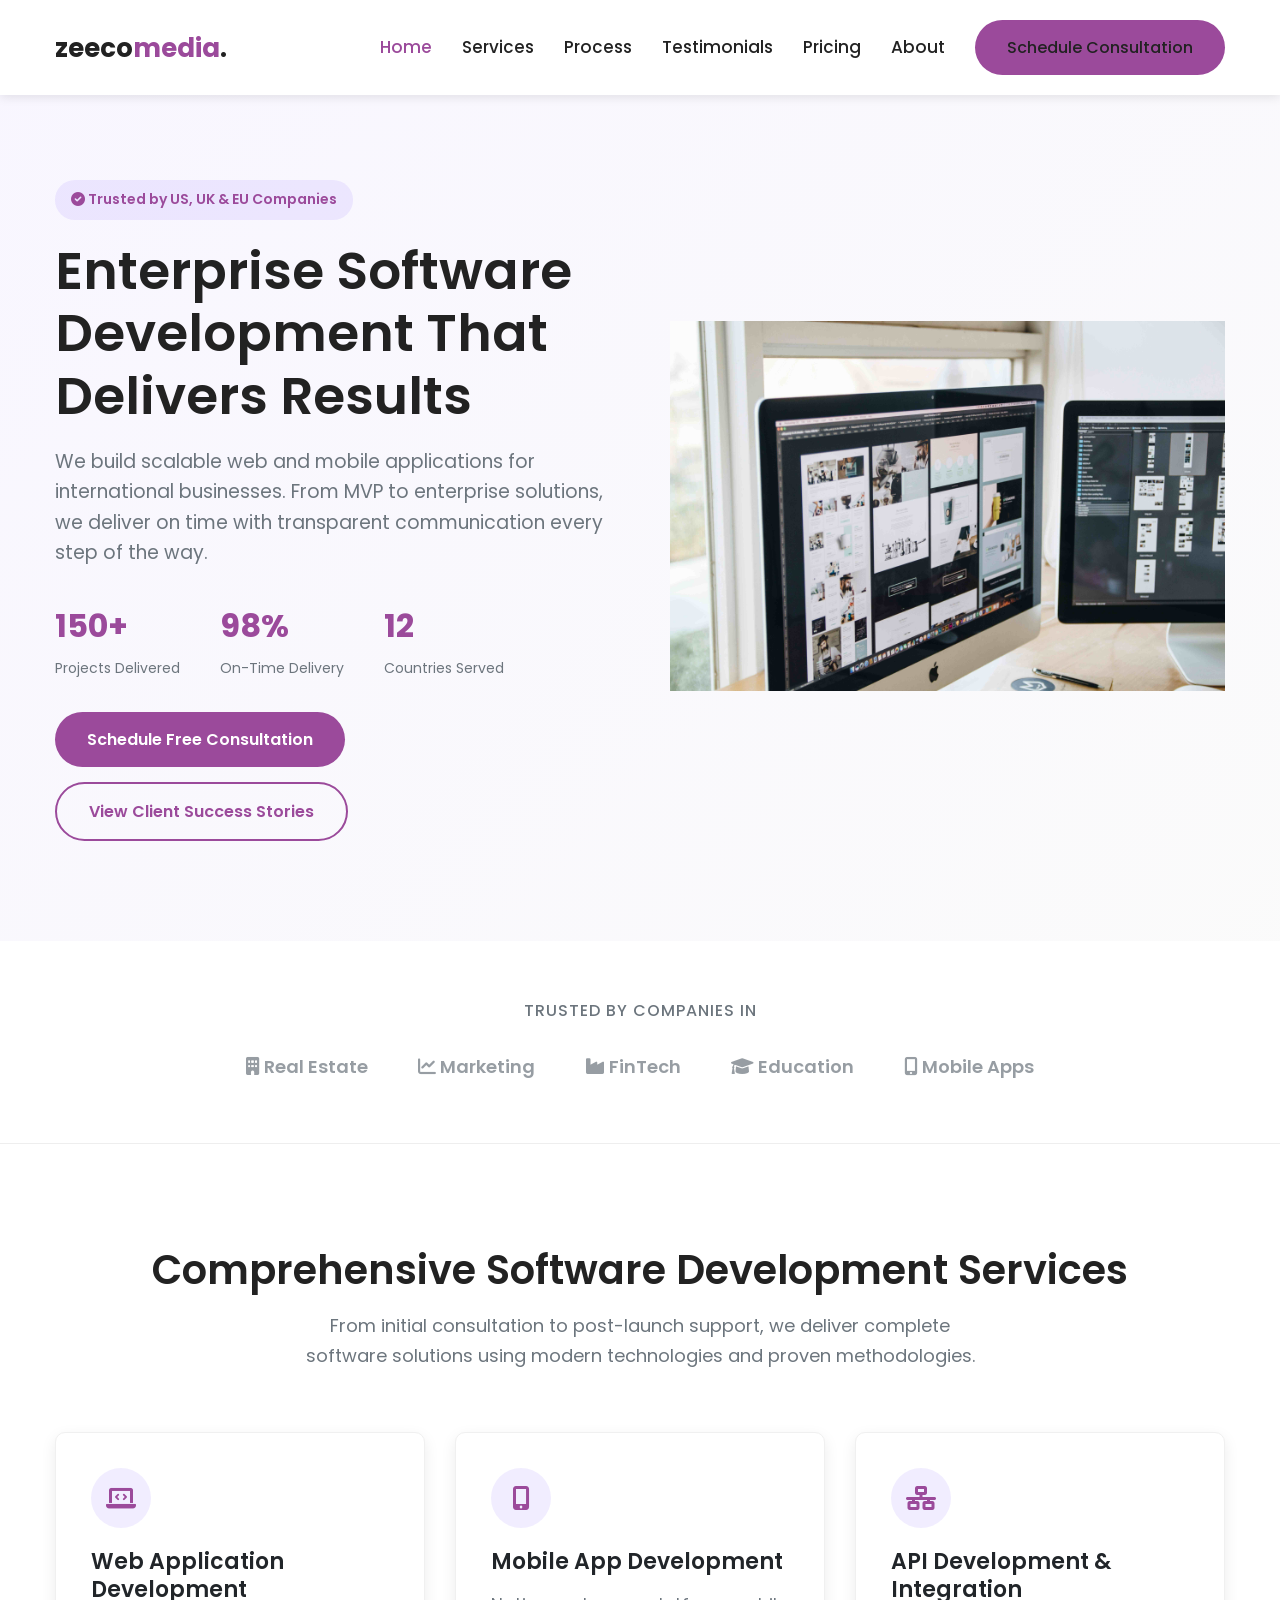
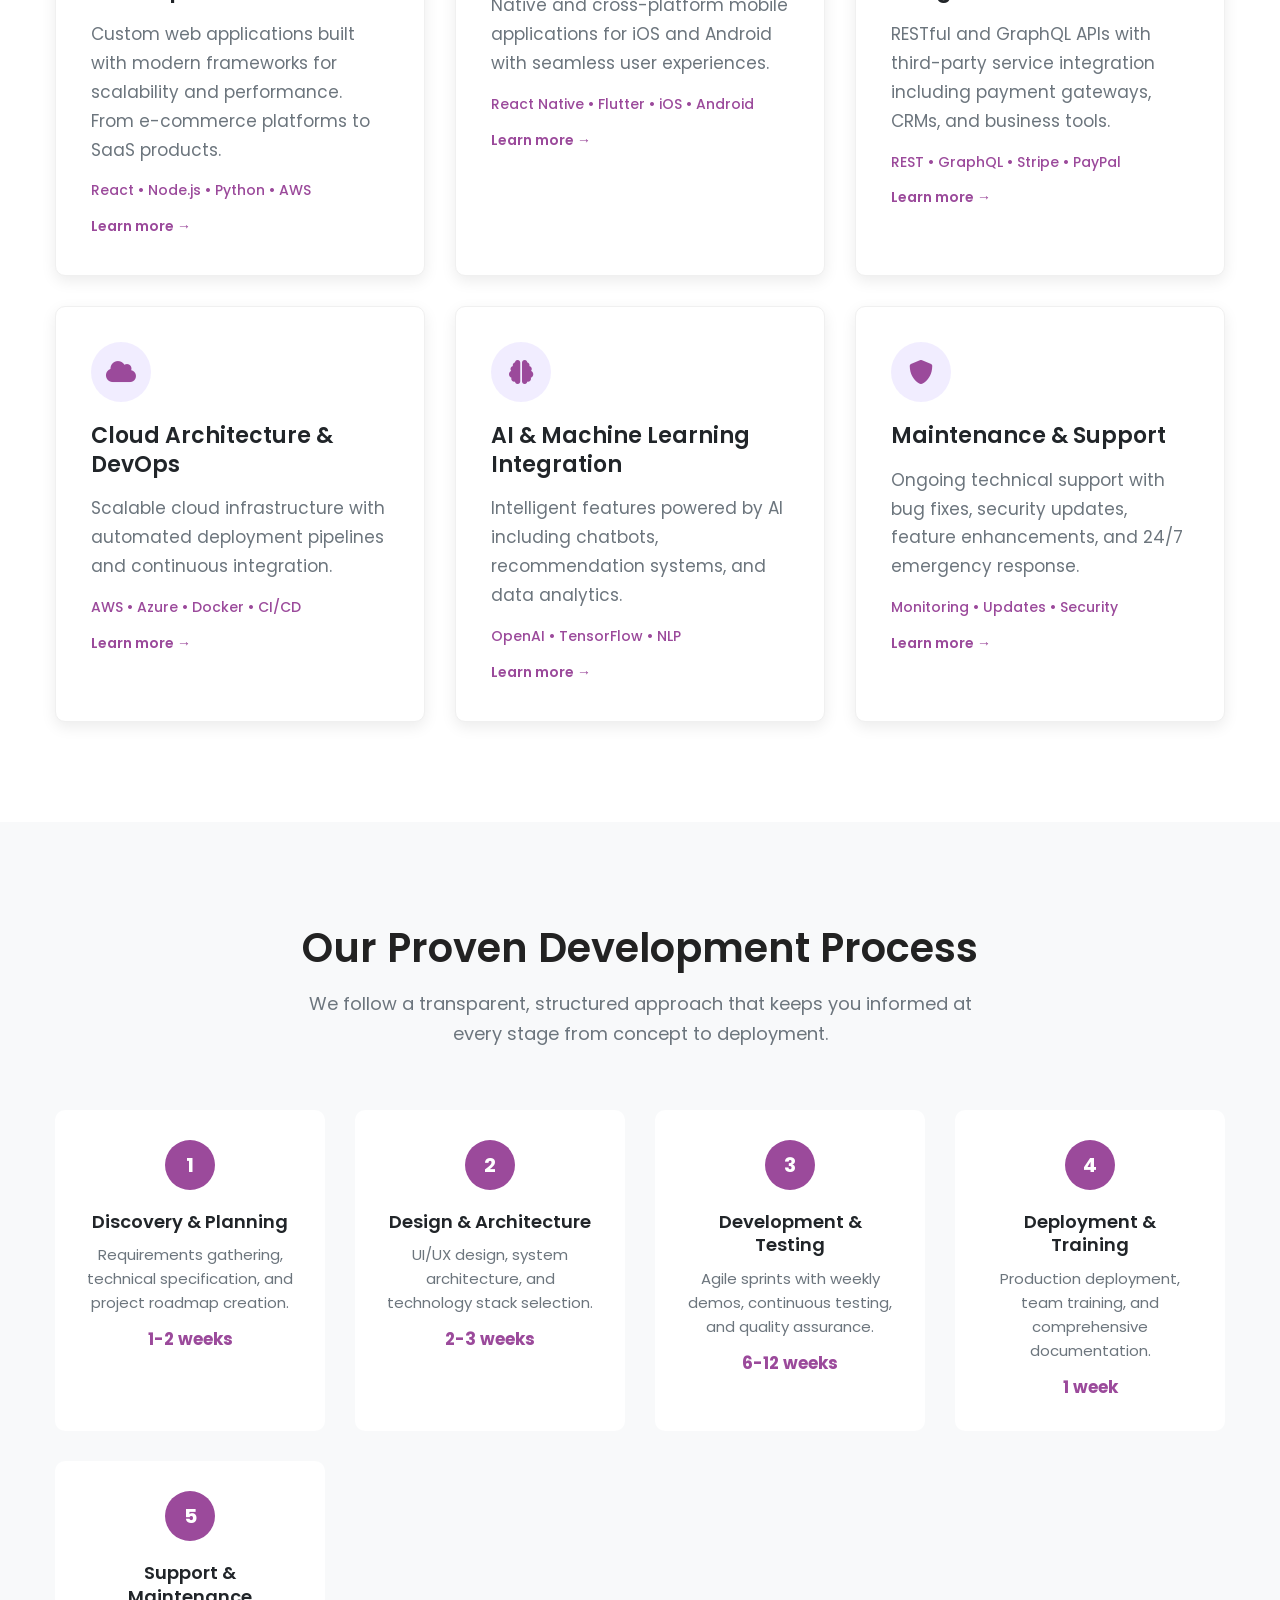
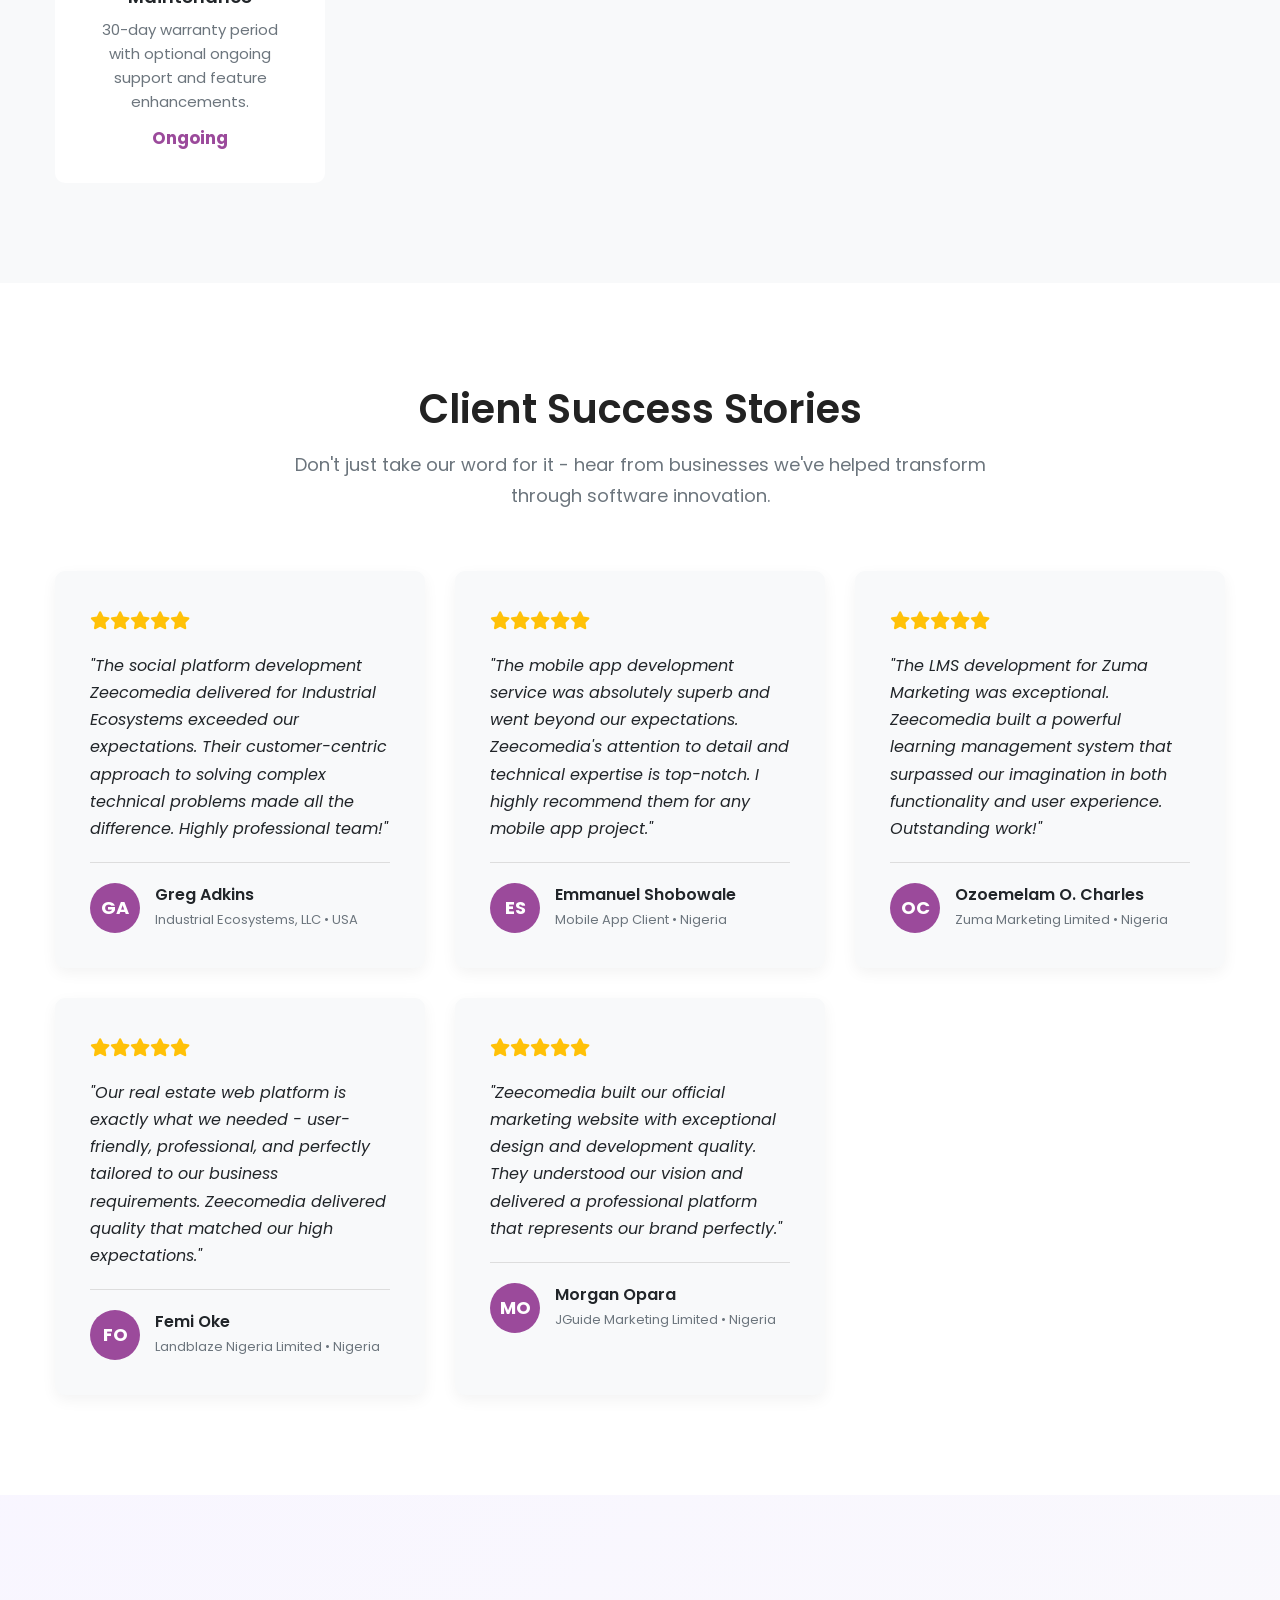
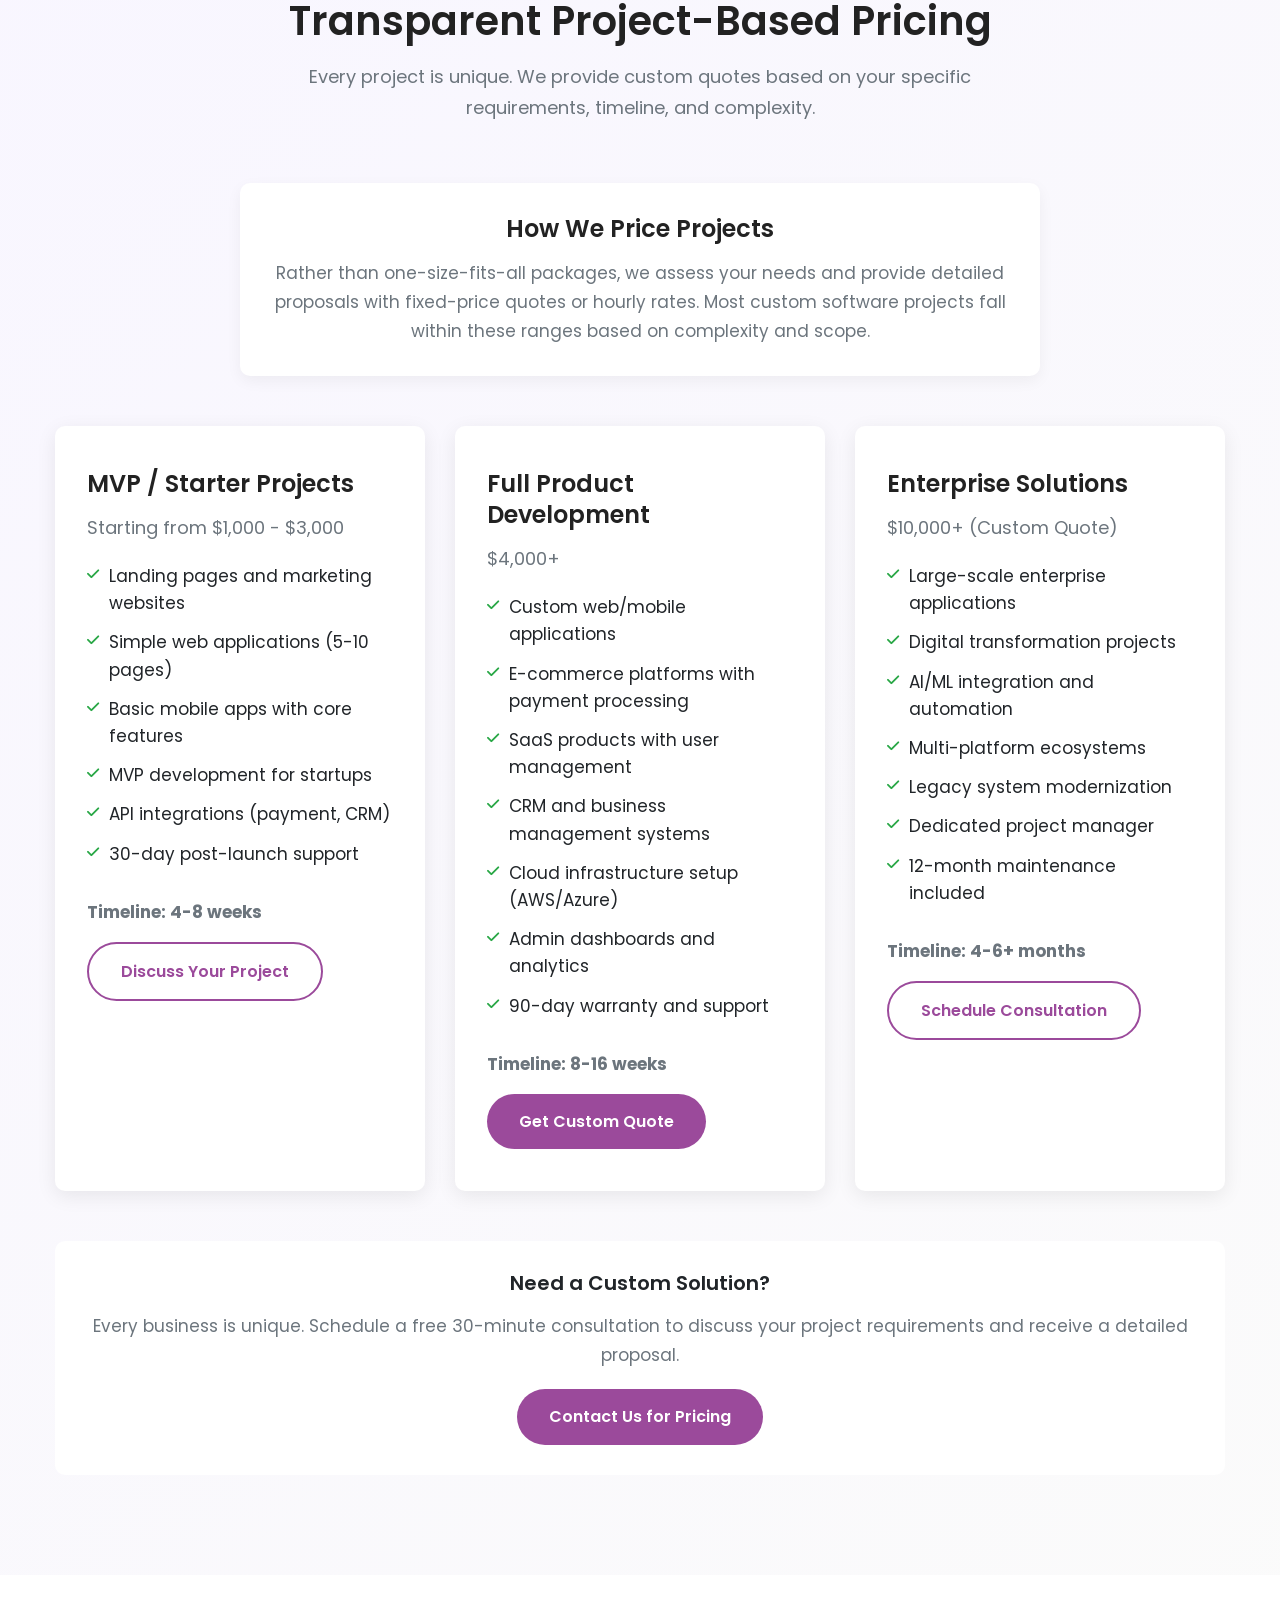
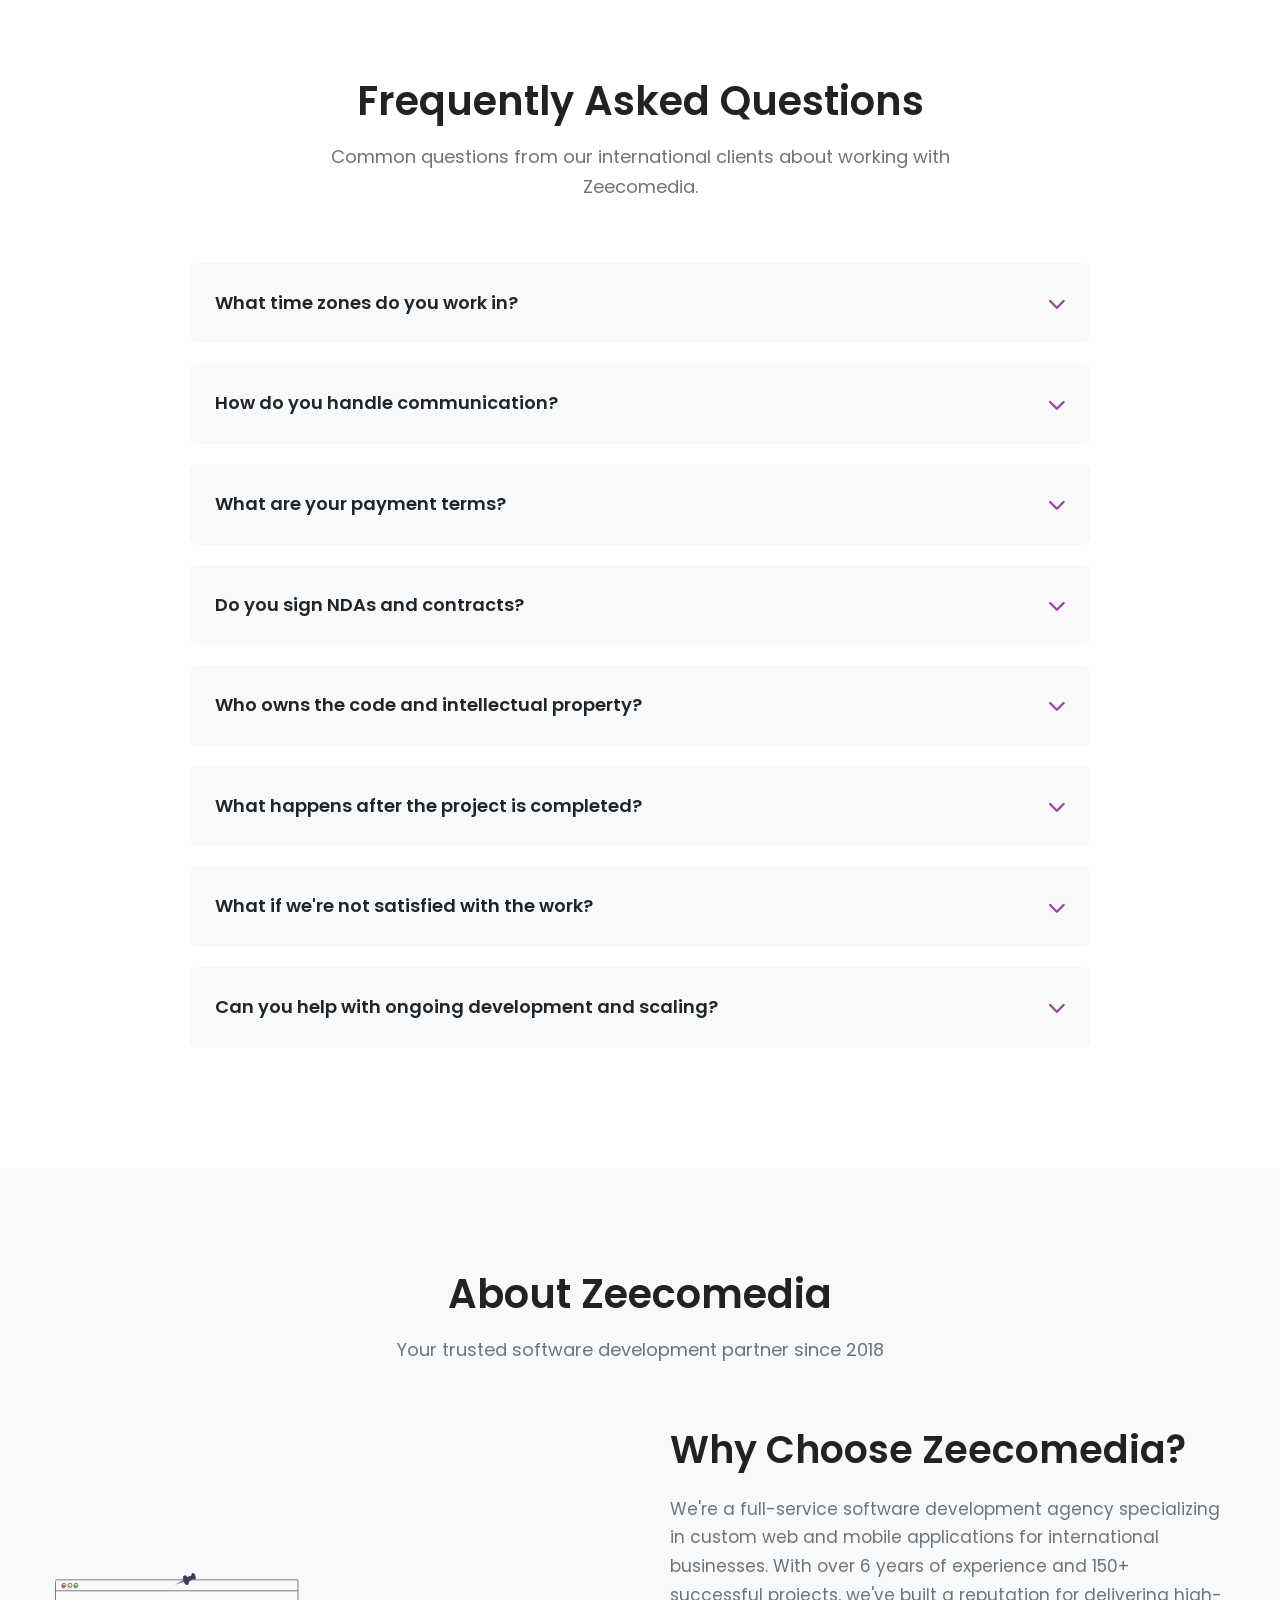
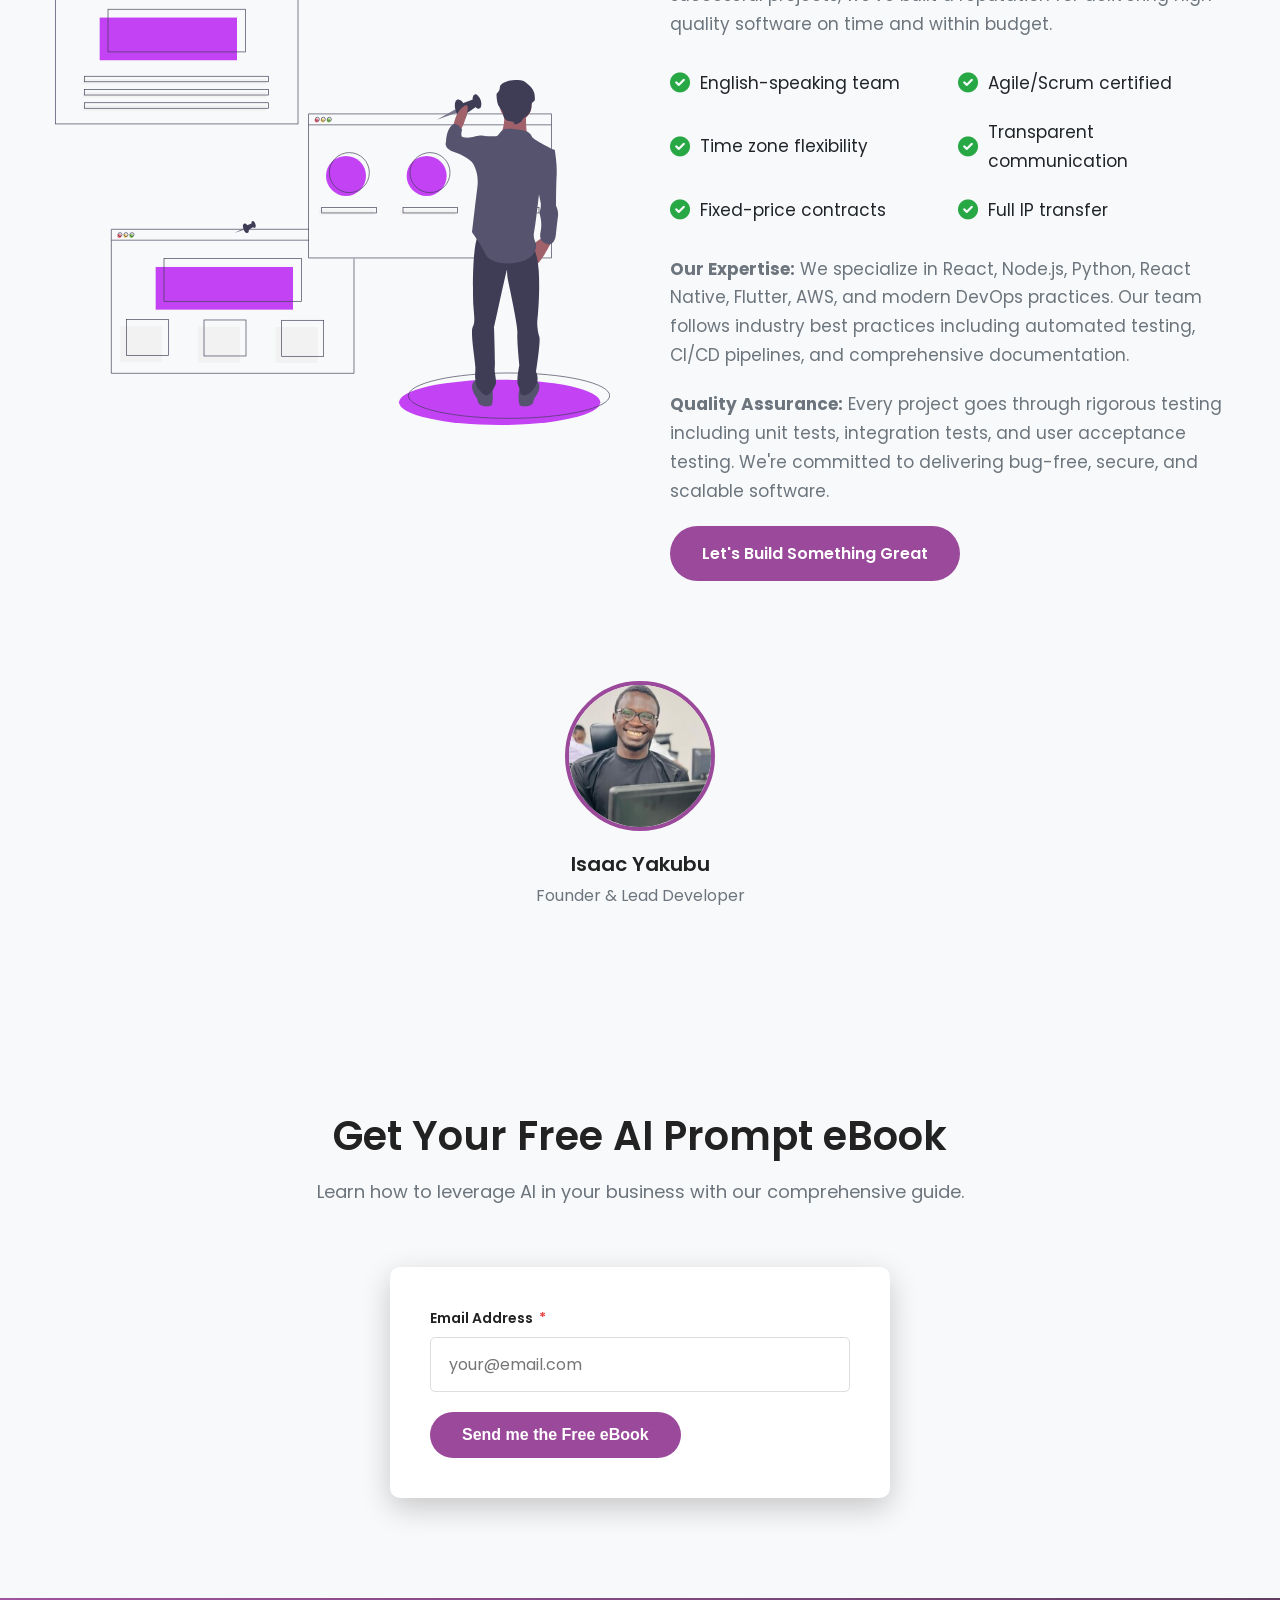
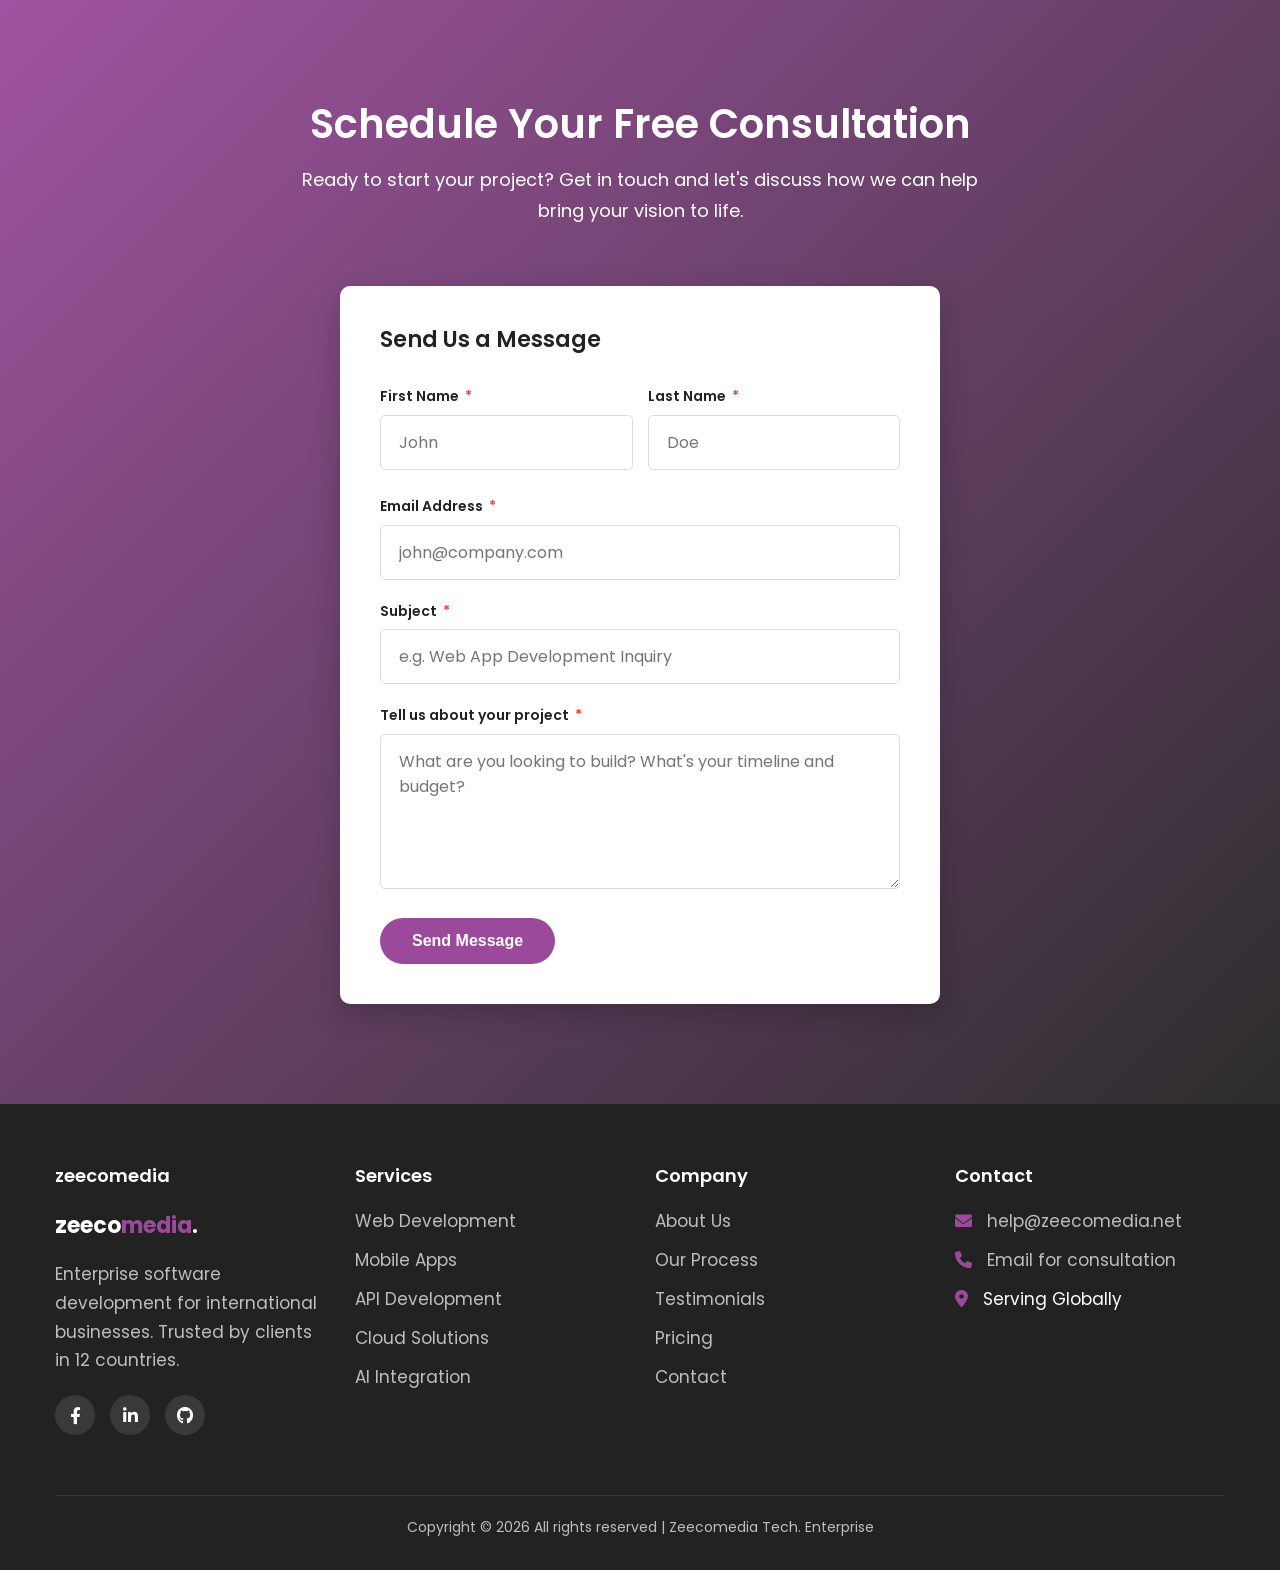
==== commit 374156cc: "Update index.html" ====
--- a/index.html
+++ b/index.html
@@ -167,7 +167,7 @@
   <link href="https://fonts.googleapis.com/css2?family=Poppins:wght@300;400;600;700&display=swap" rel="stylesheet">
   <link rel="stylesheet" href="https://cdnjs.cloudflare.com/ajax/libs/font-awesome/6.0.0-beta3/css/all.min.css">
   <meta name="google-site-verification" content="D-VaD0_s58qMxIrMaN0rrDiwXE8SPcpv5XHTT3ieyYY" />
-  <link rel="stylesheet" href="/assets/style.css">
+  <link rel="stylesheet" href="/css/style.css">
 </head>
 <body>
   <!-- Header -->
--- a/css/style.css
+++ b/css/style.css
@@ -0,0 +1,1123 @@
+:root {
+      --primary: #9B4A9B;
+      --primary-dark: #A14DA1;
+      --secondary: #222222;
+      --light: #f8f9fa;
+      --dark: #212529;
+      --gray: #6c757d;
+      --white: #ffffff;
+      --success: #28a745;
+      --navy: #1a237e;
+    }
+    
+    * {
+      margin: 0;
+      padding: 0;
+      box-sizing: border-box;
+    }
+    
+    body {
+      font-family: 'Poppins', sans-serif;
+      color: var(--dark);
+      line-height: 1.7;
+      overflow-x: hidden;
+      font-size: 17px;
+    }
+    
+    h1, h2, h3, h4, h5, h6 {
+      font-weight: 600;
+      line-height: 1.3;
+    }
+    
+    a {
+      color: var(--primary);
+      text-decoration: none;
+      transition: all 0.3s ease;
+    }
+    
+    a:hover {
+      color: var(--primary-dark);
+    }
+    
+    .btn {
+      display: inline-block;
+      padding: 14px 32px;
+      border-radius: 50px;
+      text-align: center;
+      font-weight: 600;
+      font-size: 16px;
+      transition: all 0.3s ease;
+      cursor: pointer;
+      border: none;
+    }
+    
+    .btn-primary {
+      background-color: var(--primary);
+      color: var(--white);
+    }
+    
+    .btn-primary:hover {
+      background-color: var(--primary-dark);
+      color: var(--white);
+      transform: translateY(-2px);
+      box-shadow: 0 5px 15px rgba(123, 77, 255, 0.3);
+    }
+    
+    .btn-outline {
+      background-color: transparent;
+      color: var(--primary);
+      border: 2px solid var(--primary);
+    }
+    
+    .btn-outline:hover {
+      background-color: var(--primary);
+      color: var(--white);
+    }
+    
+    .container {
+      width: 100%;
+      max-width: 1200px;
+      margin: 0 auto;
+      padding: 0 15px;
+    }
+    
+    /* Trust Bar */
+    .trust-bar {
+      background: var(--navy);
+      color: var(--white);
+      padding: 12px 0;
+      text-align: center;
+      font-size: 14px;
+    }
+    
+    .trust-bar i {
+      margin: 0 8px;
+      color: var(--success);
+    }
+    
+    /* Header */
+    header {
+      position: fixed;
+      top: 0;
+      left: 0;
+      width: 100%;
+      z-index: 1000;
+      padding: 20px 0;
+      transition: all 0.3s ease;
+      background-color: rgba(255, 255, 255, 0.98);
+      box-shadow: 0 2px 10px rgba(0, 0, 0, 0.1);
+    }
+    
+    .navbar {
+      display: flex;
+      align-items: center;
+      justify-content: space-between;
+    }
+    
+    .logo {
+      font-size: 26px;
+      font-weight: 700;
+      color: var(--secondary);
+    }
+    
+    .logo span {
+      color: var(--primary);
+    }
+    
+    .nav-links {
+      display: flex;
+      list-style: none;
+      align-items: center;
+    }
+    
+    .nav-links li {
+      margin-left: 30px;
+    }
+    
+    .nav-links a {
+      color: var(--secondary);
+      font-weight: 500;
+    }
+    
+    .nav-links a:hover,
+    .nav-links a.active {
+      color: var(--primary);
+    }
+    
+    .nav-cta {
+      margin-left: 15px;
+    }
+    
+    .hamburger {
+      display: none;
+      cursor: pointer;
+      font-size: 24px;
+      color: var(--secondary);
+    }
+    
+    /* Hero Section */
+    .hero {
+      padding: 180px 0 100px;
+      background: linear-gradient(135deg, rgba(123, 77, 255, 0.05) 0%, rgba(34, 34, 34, 0.02) 100%);
+    }
+    
+    .hero-content {
+      display: flex;
+      align-items: center;
+      justify-content: space-between;
+      gap: 60px;
+    }
+    
+    .hero-text {
+      flex: 1;
+    }
+    
+    .hero-badge {
+      display: inline-block;
+      background: rgba(123, 77, 255, 0.1);
+      color: var(--primary);
+      padding: 8px 16px;
+      border-radius: 20px;
+      font-size: 14px;
+      font-weight: 600;
+      margin-bottom: 20px;
+    }
+    
+    .hero-text h1 {
+      font-size: 52px;
+      line-height: 1.2;
+      margin-bottom: 20px;
+      color: var(--secondary);
+    }
+    
+    .hero-text p {
+      font-size: 19px;
+      margin-bottom: 30px;
+      color: var(--gray);
+      line-height: 1.6;
+    }
+    
+    .hero-stats {
+      display: flex;
+      gap: 40px;
+      margin: 30px 0;
+    }
+    
+    .stat-item strong {
+      display: block;
+      font-size: 32px;
+      color: var(--primary);
+      font-weight: 700;
+    }
+    
+    .stat-item span {
+      font-size: 14px;
+      color: var(--gray);
+    }
+    
+    .hero-buttons {
+      display: flex;
+      gap: 15px;
+      flex-wrap: wrap;
+    }
+    
+    .hero-image {
+      flex: 1;
+    }
+    
+    .hero-image img {
+      width: 100%;
+      height: auto;
+      animation: float 4s ease-in-out infinite;
+    }
+    
+    @keyframes float {
+      0%, 100% { transform: translateY(0px); }
+      50% { transform: translateY(-20px); }
+    }
+    
+    /* Client Logos Section */
+    .clients {
+      padding: 60px 0;
+      background: var(--white);
+      border-bottom: 1px solid #eee;
+    }
+    
+    .clients h3 {
+      text-align: center;
+      color: var(--gray);
+      font-size: 16px;
+      font-weight: 500;
+      margin-bottom: 30px;
+      text-transform: uppercase;
+      letter-spacing: 1px;
+    }
+    
+    .client-grid {
+      display: flex;
+      align-items: center;
+      justify-content: center;
+      gap: 50px;
+      flex-wrap: wrap;
+    }
+    
+    .client-item {
+      font-size: 18px;
+      color: var(--gray);
+      font-weight: 600;
+      opacity: 0.7;
+    }
+    
+    /* Features Section */
+    .features {
+      padding: 100px 0;
+    }
+    
+    .section-header {
+      text-align: center;
+      margin-bottom: 60px;
+    }
+    
+    .section-header h2 {
+      font-size: 40px;
+      margin-bottom: 15px;
+      color: var(--secondary);
+    }
+    
+    .section-header p {
+      font-size: 18px;
+      color: var(--gray);
+      max-width: 700px;
+      margin: 0 auto;
+      line-height: 1.7;
+    }
+    
+    .feature-grid {
+      display: grid;
+      grid-template-columns: repeat(auto-fit, minmax(320px, 1fr));
+      gap: 30px;
+    }
+    
+    .feature-card {
+      background: var(--white);
+      border-radius: 10px;
+      padding: 35px;
+      box-shadow: 0 5px 15px rgba(0, 0, 0, 0.08);
+      transition: all 0.3s ease;
+      border: 1px solid #f0f0f0;
+    }
+    
+    .feature-card:hover {
+      transform: translateY(-10px);
+      box-shadow: 0 15px 35px rgba(123, 77, 255, 0.15);
+    }
+    
+    .feature-icon {
+      width: 60px;
+      height: 60px;
+      border-radius: 50%;
+      background: rgba(123, 77, 255, 0.1);
+      display: flex;
+      align-items: center;
+      justify-content: center;
+      margin-bottom: 20px;
+    }
+    
+    .feature-icon i {
+      font-size: 24px;
+      color: var(--primary);
+    }
+    
+    .feature-card h3 {
+      font-size: 22px;
+      margin-bottom: 15px;
+    }
+    
+    .feature-card p {
+      color: var(--gray);
+      margin-bottom: 10px;
+      line-height: 1.7;
+    }
+    
+    .tech-stack {
+      font-size: 14px;
+      color: var(--primary);
+      margin-top: 15px;
+      font-weight: 500;
+    }
+    
+    /* Process Section */
+    .process {
+      padding: 100px 0;
+      background: var(--light);
+    }
+    
+    .process-steps {
+      display: grid;
+      grid-template-columns: repeat(auto-fit, minmax(250px, 1fr));
+      gap: 30px;
+      margin-top: 50px;
+    }
+    
+    .process-step {
+      background: var(--white);
+      padding: 30px;
+      border-radius: 10px;
+      text-align: center;
+      position: relative;
+    }
+    
+    .process-number {
+      width: 50px;
+      height: 50px;
+      background: var(--primary);
+      color: var(--white);
+      border-radius: 50%;
+      display: flex;
+      align-items: center;
+      justify-content: center;
+      font-size: 20px;
+      font-weight: 700;
+      margin: 0 auto 20px;
+    }
+    
+    .process-step h4 {
+      font-size: 18px;
+      margin-bottom: 10px;
+    }
+    
+    .process-step p {
+      color: var(--gray);
+      font-size: 15px;
+      line-height: 1.6;
+    }
+    
+    /* Testimonials Section */
+    .testimonials {
+      padding: 100px 0;
+      background: var(--white);
+    }
+    
+    .testimonial-grid {
+      display: grid;
+      grid-template-columns: repeat(auto-fit, minmax(350px, 1fr));
+      gap: 30px;
+      margin-top: 50px;
+    }
+    
+    .testimonial-card {
+      background: var(--light);
+      padding: 35px;
+      border-radius: 10px;
+      box-shadow: 0 5px 15px rgba(0, 0, 0, 0.05);
+    }
+    
+    .testimonial-stars {
+      color: #ffc107;
+      margin-bottom: 15px;
+      font-size: 18px;
+    }
+    
+    .testimonial-text {
+      font-size: 16px;
+      line-height: 1.7;
+      color: var(--dark);
+      margin-bottom: 20px;
+      font-style: italic;
+    }
+    
+    .testimonial-author {
+      display: flex;
+      align-items: center;
+      gap: 15px;
+      margin-top: 20px;
+      padding-top: 20px;
+      border-top: 1px solid #ddd;
+    }
+    
+    .author-avatar {
+      width: 50px;
+      height: 50px;
+      border-radius: 50%;
+      background: var(--primary);
+      color: var(--white);
+      display: flex;
+      align-items: center;
+      justify-content: center;
+      font-weight: 700;
+      font-size: 18px;
+      flex-shrink: 0;
+    }
+    
+    .author-info h5 {
+      font-size: 16px;
+      margin-bottom: 3px;
+    }
+    
+    .author-info p {
+      font-size: 13px;
+      color: var(--gray);
+    }
+    
+    /* Pricing Section */
+    .pricing {
+      padding: 100px 0;
+      background: linear-gradient(135deg, rgba(123, 77, 255, 0.05) 0%, rgba(34, 34, 34, 0.02) 100%);
+    }
+    
+    .pricing-intro {
+      text-align: center;
+      max-width: 800px;
+      margin: 0 auto 50px;
+      padding: 30px;
+      background: var(--white);
+      border-radius: 10px;
+      box-shadow: 0 5px 15px rgba(0, 0, 0, 0.05);
+    }
+    
+    .pricing-intro h3 {
+      font-size: 24px;
+      margin-bottom: 15px;
+      color: var(--secondary);
+    }
+    
+    .pricing-intro p {
+      color: var(--gray);
+      font-size: 17px;
+      line-height: 1.7;
+    }
+    
+    .pricing-grid {
+      display: grid;
+      grid-template-columns: repeat(auto-fit, minmax(320px, 1fr));
+      gap: 30px;
+      margin-top: 40px;
+    }
+    
+    .pricing-plan {
+      background: var(--white);
+      border-radius: 10px;
+      padding: 40px 30px;
+      box-shadow: 0 5px 20px rgba(0, 0, 0, 0.08);
+      transition: all 0.3s ease;
+      border: 2px solid transparent;
+    }
+    
+    .pricing-plan:hover {
+      transform: translateY(-10px);
+      box-shadow: 0 15px 35px rgba(123, 77, 255, 0.2);
+      border-color: var(--primary);
+    }
+    
+    .plan-name {
+      font-size: 24px;
+      margin-bottom: 15px;
+      color: var(--secondary);
+    }
+    
+    .plan-price {
+      font-size: 18px;
+      margin-bottom: 20px;
+      color: var(--gray);
+      line-height: 1.6;
+    }
+    
+    .plan-features {
+      list-style: none;
+      margin-bottom: 30px;
+    }
+    
+    .plan-features li {
+      margin-bottom: 12px;
+      display: flex;
+      align-items: flex-start;
+      line-height: 1.6;
+    }
+    
+    .plan-features i {
+      color: var(--success);
+      margin-right: 10px;
+      margin-top: 4px;
+      font-size: 14px;
+    }
+    
+    /* FAQ Section */
+    .faq {
+      padding: 100px 0;
+      background: var(--white);
+    }
+    
+    .faq-grid {
+      max-width: 900px;
+      margin: 0 auto;
+      margin-top: 50px;
+    }
+    
+    .faq-item {
+      background: var(--light);
+      margin-bottom: 20px;
+      border-radius: 8px;
+      overflow: hidden;
+    }
+    
+    .faq-question {
+      padding: 25px;
+      cursor: pointer;
+      font-weight: 600;
+      font-size: 18px;
+      display: flex;
+      justify-content: space-between;
+      align-items: center;
+      transition: all 0.3s ease;
+    }
+    
+    .faq-question:hover {
+      background: #e8e8e8;
+    }
+    
+    .faq-question i {
+      color: var(--primary);
+      transition: transform 0.3s ease;
+    }
+    
+    .faq-item.active .faq-question i {
+      transform: rotate(180deg);
+    }
+    
+    .faq-answer {
+      max-height: 0;
+      overflow: hidden;
+      transition: max-height 0.3s ease;
+      padding: 0 25px;
+      color: var(--gray);
+      line-height: 1.7;
+    }
+    
+    .faq-item.active .faq-answer {
+      max-height: 500px;
+      padding: 0 25px 25px;
+    }
+    
+    /* About Section */
+    .about {
+      padding: 100px 0;
+      background: var(--light);
+    }
+    
+    .about-content {
+      display: flex;
+      align-items: center;
+      justify-content: space-between;
+      gap: 60px;
+    }
+    
+    .about-image {
+      flex: 1;
+    }
+    
+    .about-image img {
+      width: 100%;
+      height: auto;
+      border-radius: 10px;
+    }
+    
+    .about-text {
+      flex: 1;
+    }
+    
+    .about-text h2 {
+      font-size: 38px;
+      margin-bottom: 20px;
+      color: var(--secondary);
+    }
+    
+    .about-text p {
+      margin-bottom: 20px;
+      color: var(--gray);
+      line-height: 1.7;
+    }
+    
+    .about-highlights {
+      display: grid;
+      grid-template-columns: repeat(2, 1fr);
+      gap: 20px;
+      margin: 30px 0;
+    }
+    
+    .highlight-item {
+      display: flex;
+      align-items: center;
+      gap: 10px;
+    }
+    
+    .highlight-item i {
+      color: var(--success);
+      font-size: 20px;
+    }
+    
+    /* Team Section */
+    .team {
+      margin-top: 60px;
+      text-align: center;
+    }
+    
+    .team-member {
+      display: inline-block;
+      margin-top: 40px;
+    }
+    
+    .team-image {
+      width: 150px;
+      height: 150px;
+      border-radius: 50%;
+      overflow: hidden;
+      margin: 0 auto 20px;
+      border: 4px solid var(--primary);
+    }
+    
+    .team-image img {
+      width: 100%;
+      height: 100%;
+      object-fit: cover;
+    }
+    
+    .team-name {
+      font-size: 20px;
+      margin-bottom: 5px;
+      color: var(--secondary);
+    }
+    
+    .team-role {
+      color: var(--gray);
+      font-size: 16px;
+    }
+
+    /* ============================================
+       CONTACT SECTION — FIXED
+       ============================================ */
+    .contact {
+      padding: 100px 0;
+      background: linear-gradient(135deg, rgba(155, 74, 155, 0.95) 0%, rgba(34, 34, 34, 0.95) 100%);
+      color: var(--white);
+    }
+    
+    .contact .section-header h2,
+    .contact .section-header p {
+      color: var(--white);
+    }
+    
+    .contact-form {
+      background: var(--white);
+      padding: 40px;
+      border-radius: 10px;
+      box-shadow: 0 10px 30px rgba(0, 0, 0, 0.2);
+      max-width: 600px;
+      margin: 0 auto;
+    }
+    
+    .contact-form h3 {
+      color: var(--secondary);
+      margin-bottom: 30px;
+      font-size: 22px;
+    }
+    
+    .form-group {
+      margin-bottom: 20px;
+    }
+
+    /* Fix: labels styled consistently */
+    .form-group label {
+      display: block;
+      margin-bottom: 6px;
+      font-weight: 600;
+      font-size: 14px;
+      color: var(--secondary);
+    }
+
+    /* Required asterisk */
+    .form-group label .required {
+      color: #e53e3e;
+      margin-left: 3px;
+    }
+    
+    .form-control {
+      width: 100%;
+      padding: 14px 18px;
+      border: 1px solid #ddd;
+      border-radius: 5px;
+      font-family: 'Poppins', sans-serif;
+      font-size: 16px;
+      transition: border-color 0.3s ease;
+      color: var(--dark);
+      background: var(--white);
+    }
+    
+    .form-control:focus {
+      outline: none;
+      border-color: var(--primary);
+      box-shadow: 0 0 0 3px rgba(155, 74, 155, 0.12);
+    }
+
+    .form-control.error {
+      border-color: #e53e3e;
+    }
+
+    .field-error {
+      display: block;
+      margin-top: 5px;
+      font-size: 13px;
+      color: #e53e3e;
+    }
+    
+    .form-row {
+      display: flex;
+      gap: 15px;
+    }
+    
+    .form-row .form-group {
+      flex: 1;
+    }
+    
+    textarea.form-control {
+      resize: vertical;
+      min-height: 120px;
+    }
+
+    /* Form status messages */
+    .form-status {
+      margin-top: 16px;
+      padding: 12px 16px;
+      border-radius: 6px;
+      font-size: 15px;
+      font-weight: 500;
+      display: none;
+    }
+
+    .form-status.success {
+      background: #d4edda;
+      color: #155724;
+      border: 1px solid #c3e6cb;
+      display: block;
+    }
+
+    .form-status.error {
+      background: #f8d7da;
+      color: #721c24;
+      border: 1px solid #f5c6cb;
+      display: block;
+    }
+    
+    /* Footer */
+    .footer {
+      padding: 60px 0 30px;
+      background-color: var(--secondary);
+      color: var(--white);
+    }
+    
+    .footer-content {
+      display: grid;
+      grid-template-columns: repeat(auto-fit, minmax(200px, 1fr));
+      gap: 30px;
+      margin-bottom: 40px;
+    }
+    
+    .footer-col h4 {
+      margin-bottom: 20px;
+      font-size: 18px;
+    }
+    
+    .footer-links {
+      list-style: none;
+    }
+    
+    .footer-links li {
+      margin-bottom: 10px;
+    }
+    
+    .footer-links a {
+      color: rgba(255, 255, 255, 0.7);
+      transition: all 0.3s ease;
+    }
+    
+    .footer-links a:hover {
+      color: var(--primary);
+    }
+    
+    .footer-social {
+      display: flex;
+      gap: 15px;
+      margin-top: 20px;
+      margin-bottom: 20px;
+    }
+    
+    .footer-social a {
+      display: flex;
+      align-items: center;
+      justify-content: center;
+      width: 40px;
+      height: 40px;
+      border-radius: 50%;
+      background: rgba(255, 255, 255, 0.1);
+      color: var(--white);
+      transition: all 0.3s ease;
+    }
+    
+    .footer-social a:hover {
+      background: var(--primary);
+      transform: translateY(-3px);
+    }
+    
+    .footer-bottom {
+      text-align: center;
+      padding-top: 20px;
+      border-top: 1px solid rgba(255, 255, 255, 0.1);
+      color: rgba(255, 255, 255, 0.7);
+      font-size: 14px;
+    }
+    
+    /* Responsive */
+    @media (max-width: 992px) {
+      .hero-content,
+      .about-content {
+        flex-direction: column;
+      }
+      
+      .hero-text h1 {
+        font-size: 40px;
+      }
+      
+      .hero-stats {
+        justify-content: center;
+      }
+      
+      .team {
+        margin-top: 50px;
+      }
+      
+      .team-member {
+        margin-top: 30px;
+      }
+    }
+    
+    @media (max-width: 768px) {
+      .nav-links {
+        position: fixed;
+        top: 70px;
+        left: -100%;
+        width: 100%;
+        height: calc(100vh - 70px);
+        background: var(--white);
+        flex-direction: column;
+        align-items: center;
+        justify-content: flex-start;
+        padding-top: 40px;
+        transition: all 0.3s ease;
+      }
+      
+      .nav-links.active {
+        left: 0;
+      }
+      
+      .nav-links li {
+        margin: 15px 0;
+      }
+      
+      .hamburger {
+        display: block;
+      }
+      
+      .hero-text h1 {
+        font-size: 32px;
+      }
+      
+      .section-header h2 {
+        font-size: 32px;
+      }
+      
+      .about-highlights {
+        grid-template-columns: 1fr;
+      }
+      
+      .about-text .btn {
+        margin-bottom: 40px;
+      }
+      
+      .team {
+        margin-top: 40px;
+      }
+      
+      .team-member {
+        margin-top: 0;
+      }
+
+      .form-row {
+        flex-direction: column;
+        gap: 0;
+      }
+
+      .contact-form {
+        padding: 28px 20px;
+      }
+    }
+
+/* ============================================
+   SERVICE PAGE ADDITIONS
+   ============================================ */
+.breadcrumb {
+  padding: 140px 0 20px;
+  font-size: 14px;
+  color: var(--gray);
+}
+
+.breadcrumb a {
+  color: var(--gray);
+}
+
+.breadcrumb a:hover {
+  color: var(--primary);
+}
+
+.breadcrumb span {
+  margin: 0 8px;
+}
+
+.service-hero {
+  padding: 20px 0 60px;
+}
+
+.service-hero h1 {
+  font-size: 44px;
+  line-height: 1.2;
+  margin-bottom: 20px;
+  color: var(--secondary);
+}
+
+.service-hero .lead {
+  font-size: 19px;
+  color: var(--gray);
+  max-width: 800px;
+  line-height: 1.7;
+  margin-bottom: 30px;
+}
+
+.service-content {
+  padding: 20px 0 80px;
+}
+
+.service-content h2 {
+  font-size: 30px;
+  margin: 50px 0 20px;
+  color: var(--secondary);
+}
+
+.service-content h2:first-child {
+  margin-top: 0;
+}
+
+.service-content h3 {
+  font-size: 20px;
+  margin: 25px 0 10px;
+  color: var(--secondary);
+}
+
+.service-content p {
+  color: var(--gray);
+  margin-bottom: 18px;
+  line-height: 1.8;
+  max-width: 850px;
+}
+
+.service-content ul {
+  margin: 0 0 25px 20px;
+  color: var(--gray);
+  line-height: 1.9;
+}
+
+.service-content ul li {
+  margin-bottom: 6px;
+}
+
+.service-content ul li strong {
+  color: var(--dark);
+}
+
+.two-col-list {
+  display: grid;
+  grid-template-columns: repeat(auto-fit, minmax(260px, 1fr));
+  gap: 10px 40px;
+  max-width: 850px;
+}
+
+.service-cta-band {
+  background: linear-gradient(135deg, rgba(155, 74, 155, 0.08) 0%, rgba(34, 34, 34, 0.03) 100%);
+  border-radius: 12px;
+  padding: 40px;
+  margin: 40px 0;
+  text-align: center;
+}
+
+.service-cta-band h3 {
+  margin-bottom: 12px;
+  font-size: 22px;
+}
+
+.service-cta-band p {
+  margin: 0 auto 20px;
+  max-width: 600px;
+}
+
+.related-services {
+  padding: 60px 0 100px;
+  background: var(--light);
+}
+
+.related-services h2 {
+  font-size: 28px;
+  margin-bottom: 30px;
+  color: var(--secondary);
+}
+
+.related-grid {
+  display: grid;
+  grid-template-columns: repeat(auto-fit, minmax(260px, 1fr));
+  gap: 20px;
+}
+
+.related-card {
+  background: var(--white);
+  padding: 25px;
+  border-radius: 10px;
+  border: 1px solid #eee;
+  transition: all 0.3s ease;
+}
+
+.related-card:hover {
+  border-color: var(--primary);
+  transform: translateY(-3px);
+}
+
+.related-card h4 {
+  font-size: 17px;
+  margin-bottom: 8px;
+  color: var(--secondary);
+}
+
+.related-card p {
+  font-size: 14px;
+  color: var(--gray);
+  margin-bottom: 10px;
+}
+
+.related-card a {
+  font-size: 14px;
+  font-weight: 600;
+}
+
+@media (max-width: 768px) {
+  .service-hero h1 {
+    font-size: 30px;
+  }
+  .breadcrumb {
+    padding-top: 110px;
+  }
+}
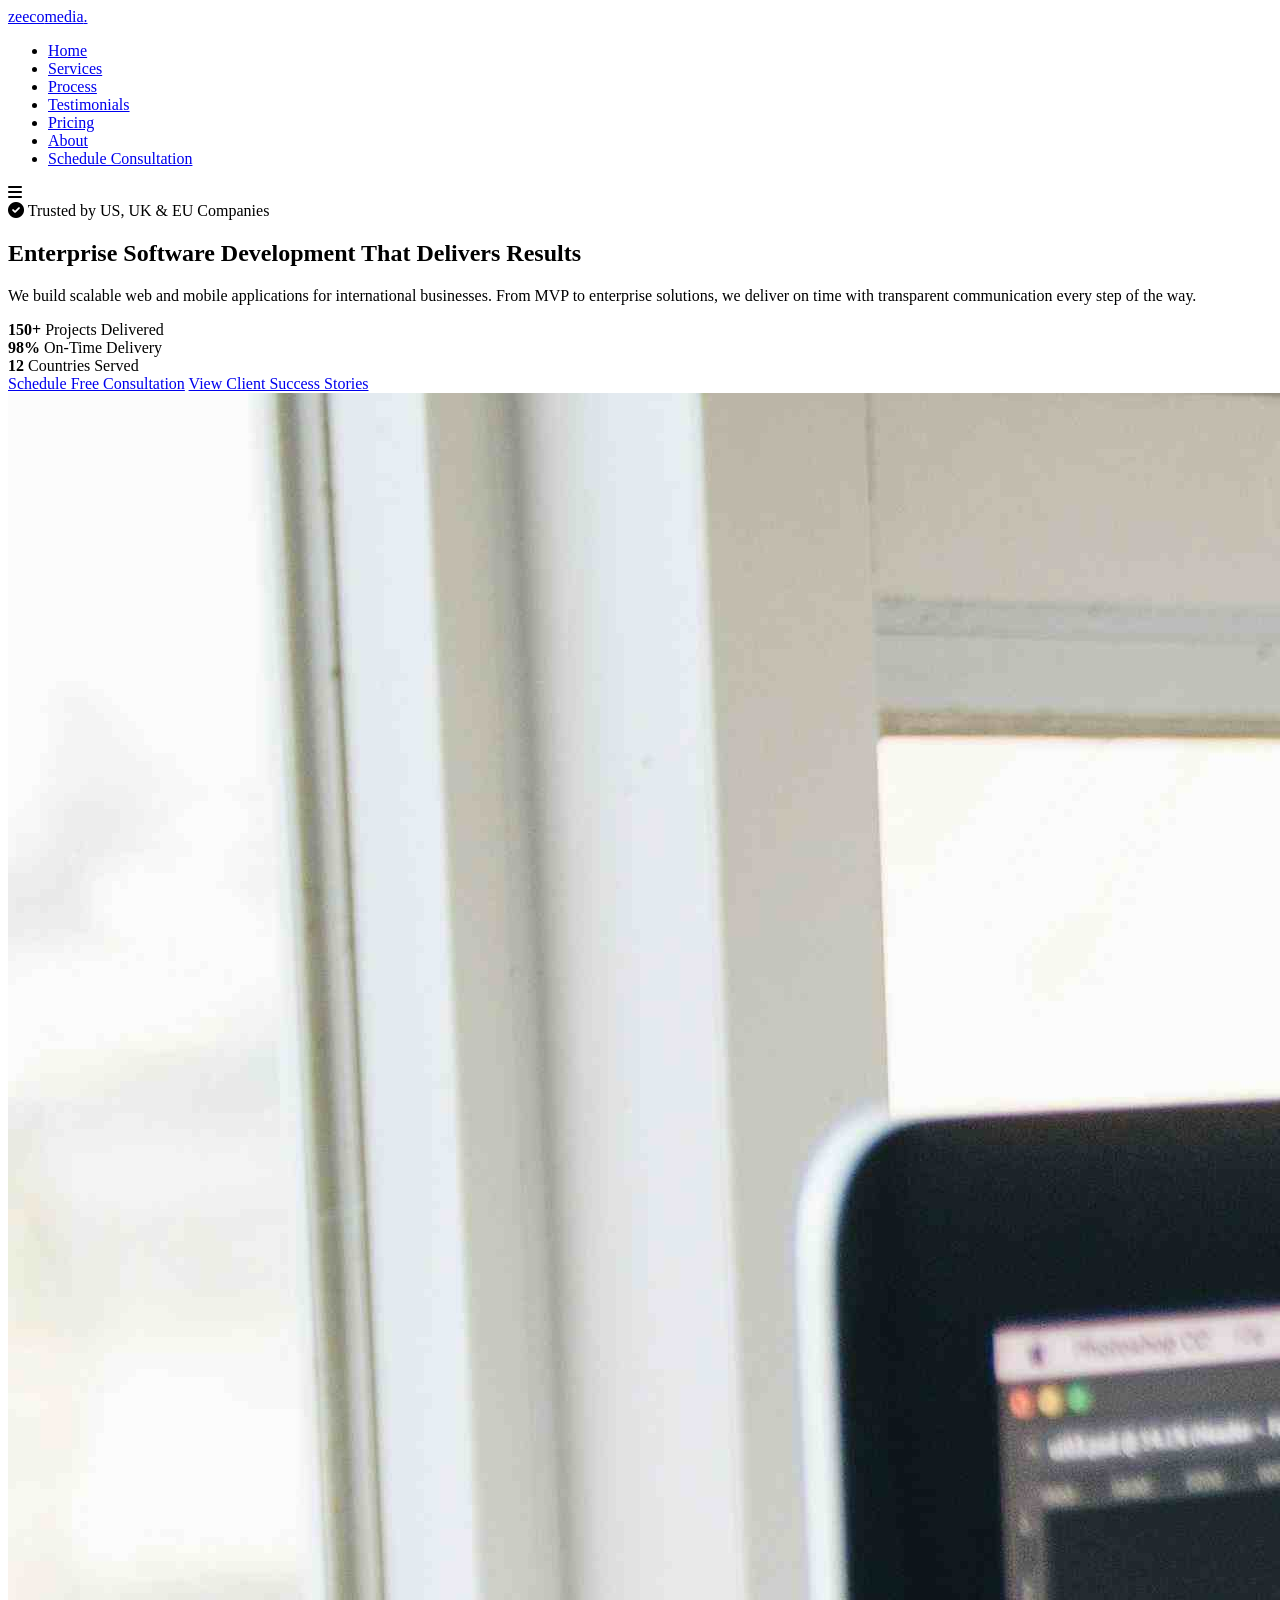
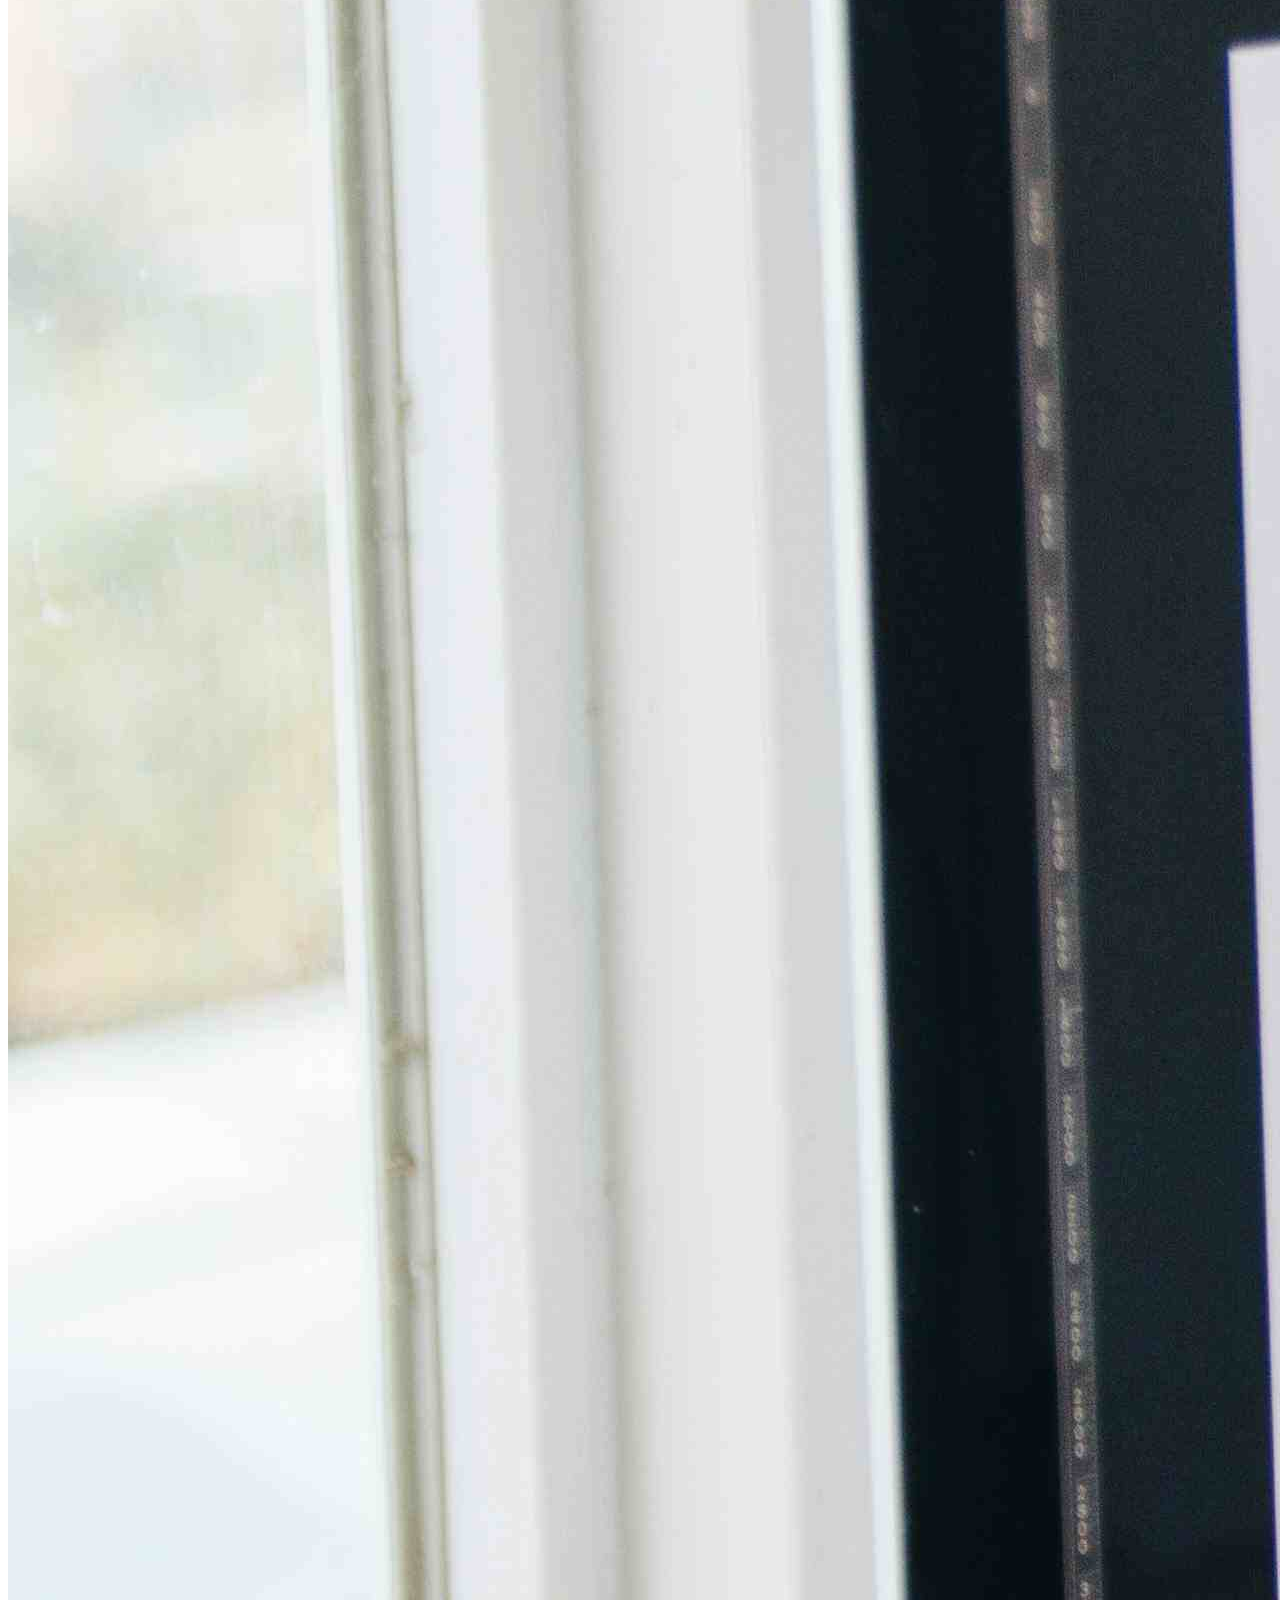
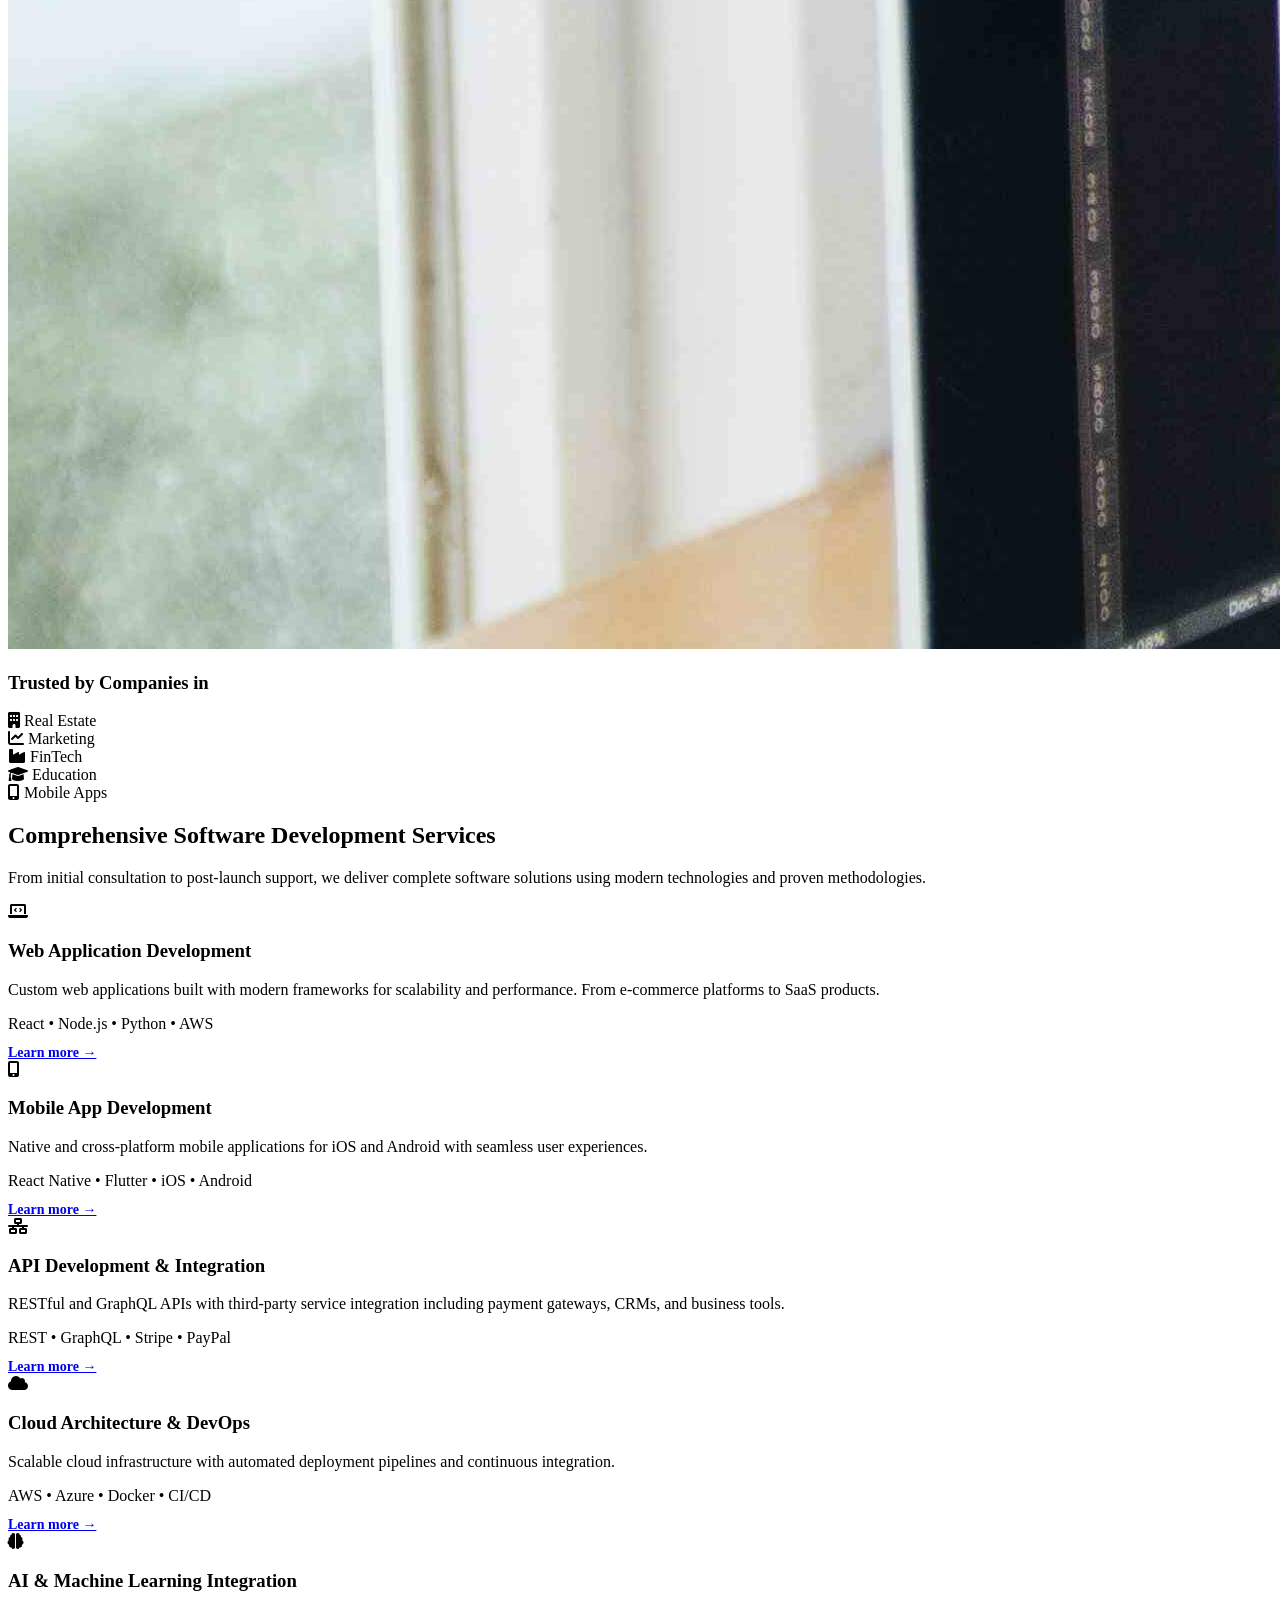
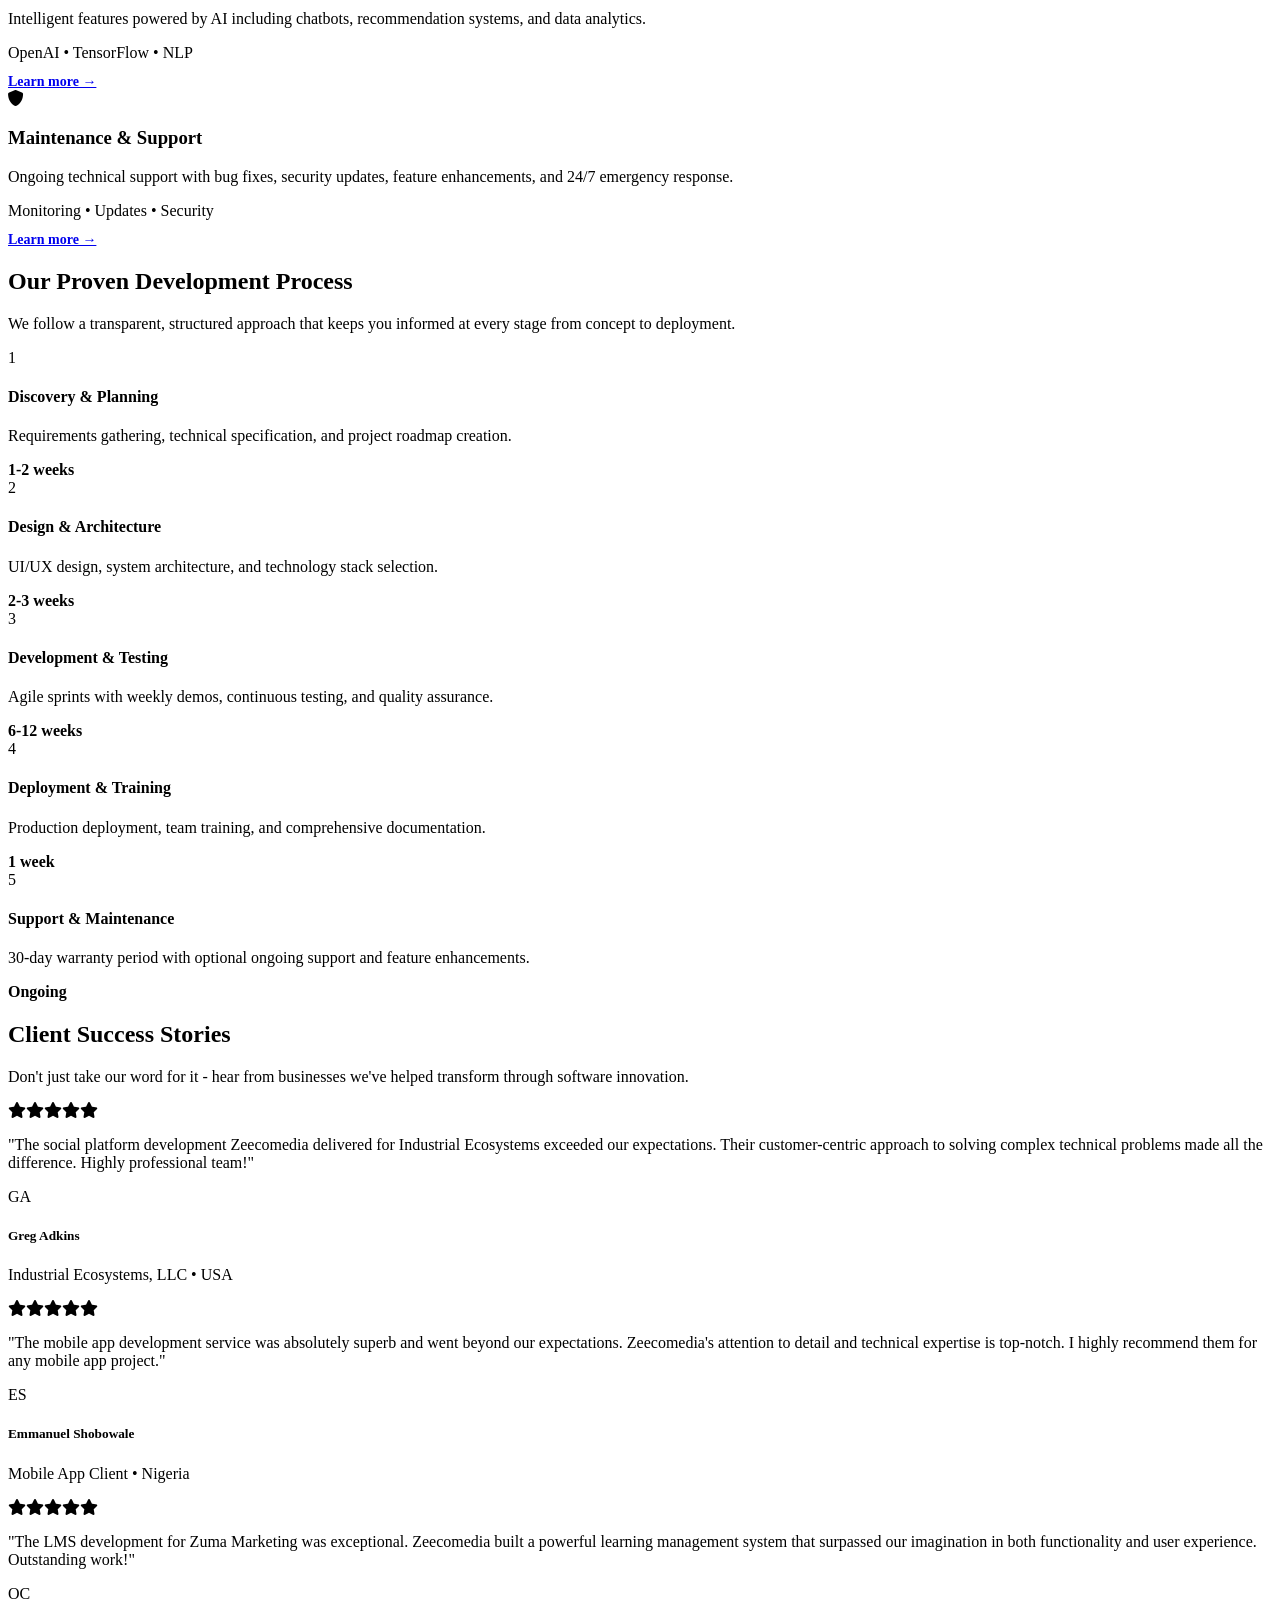
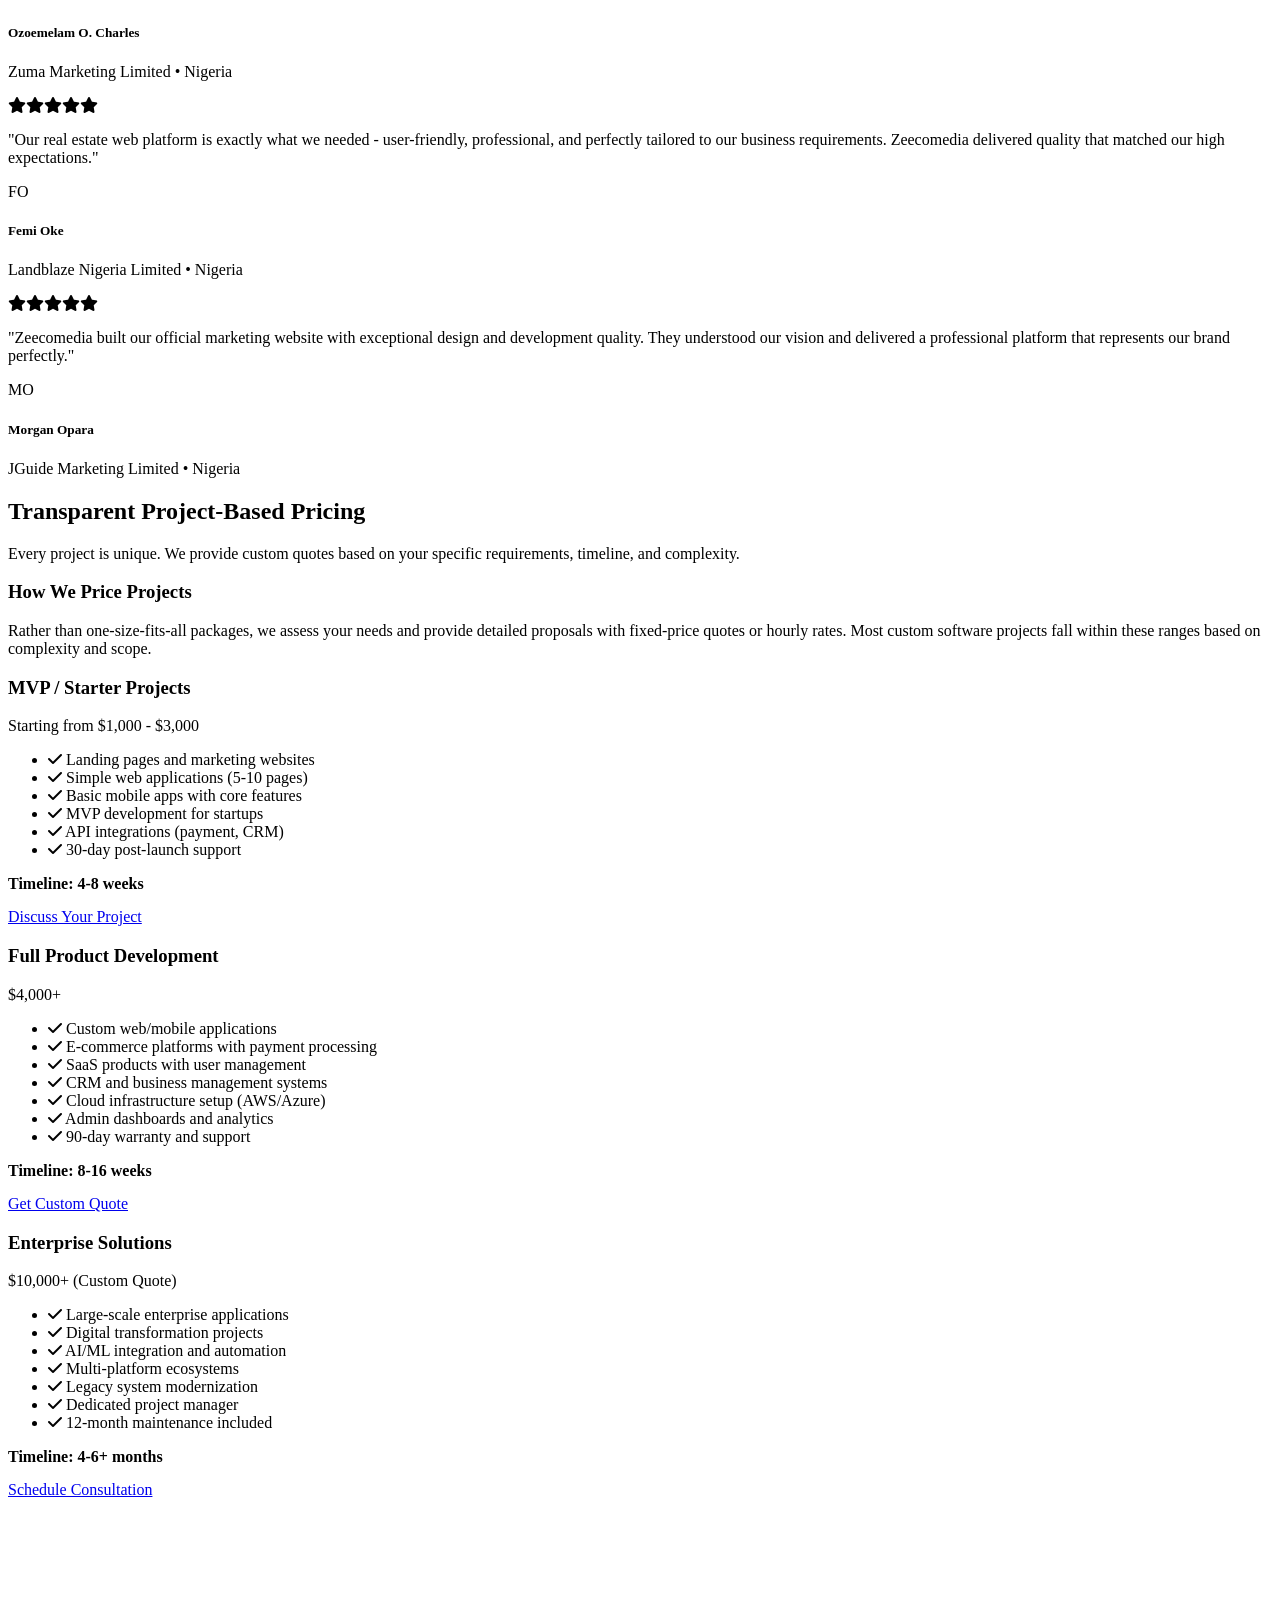
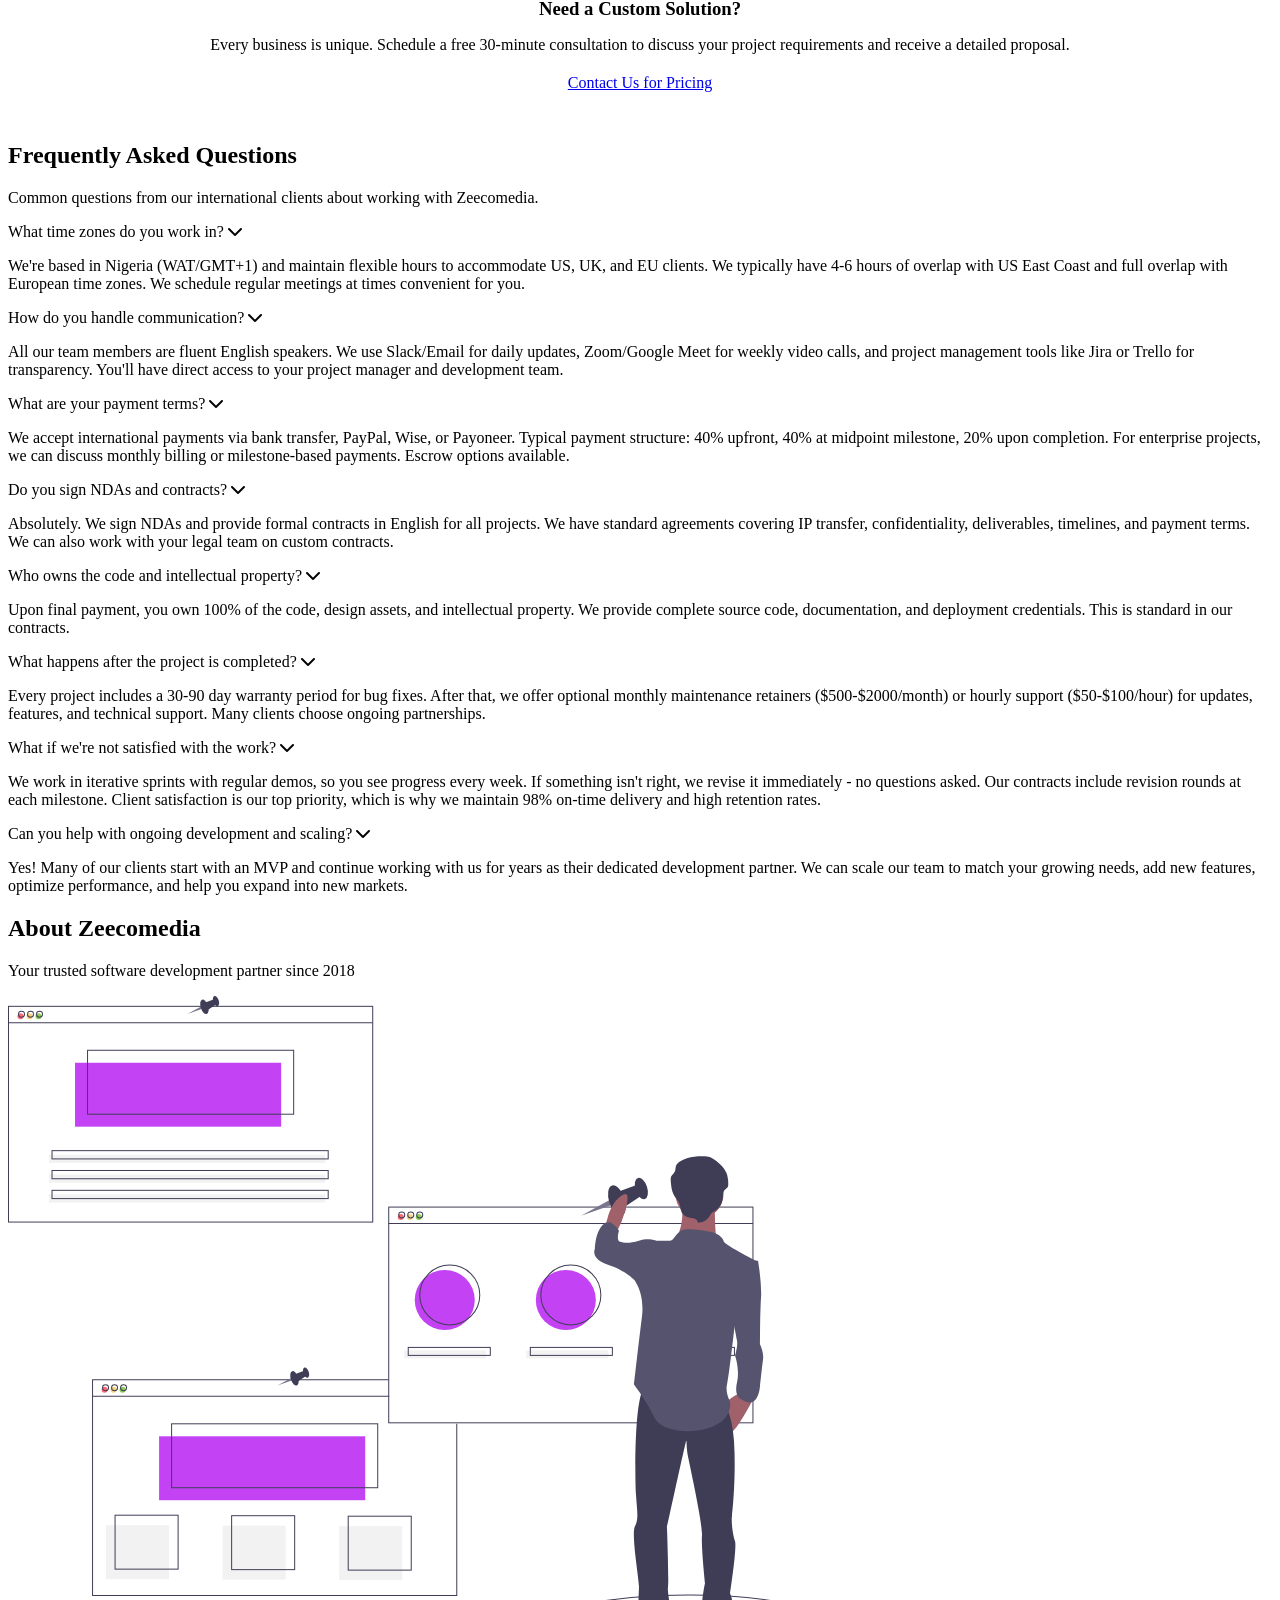
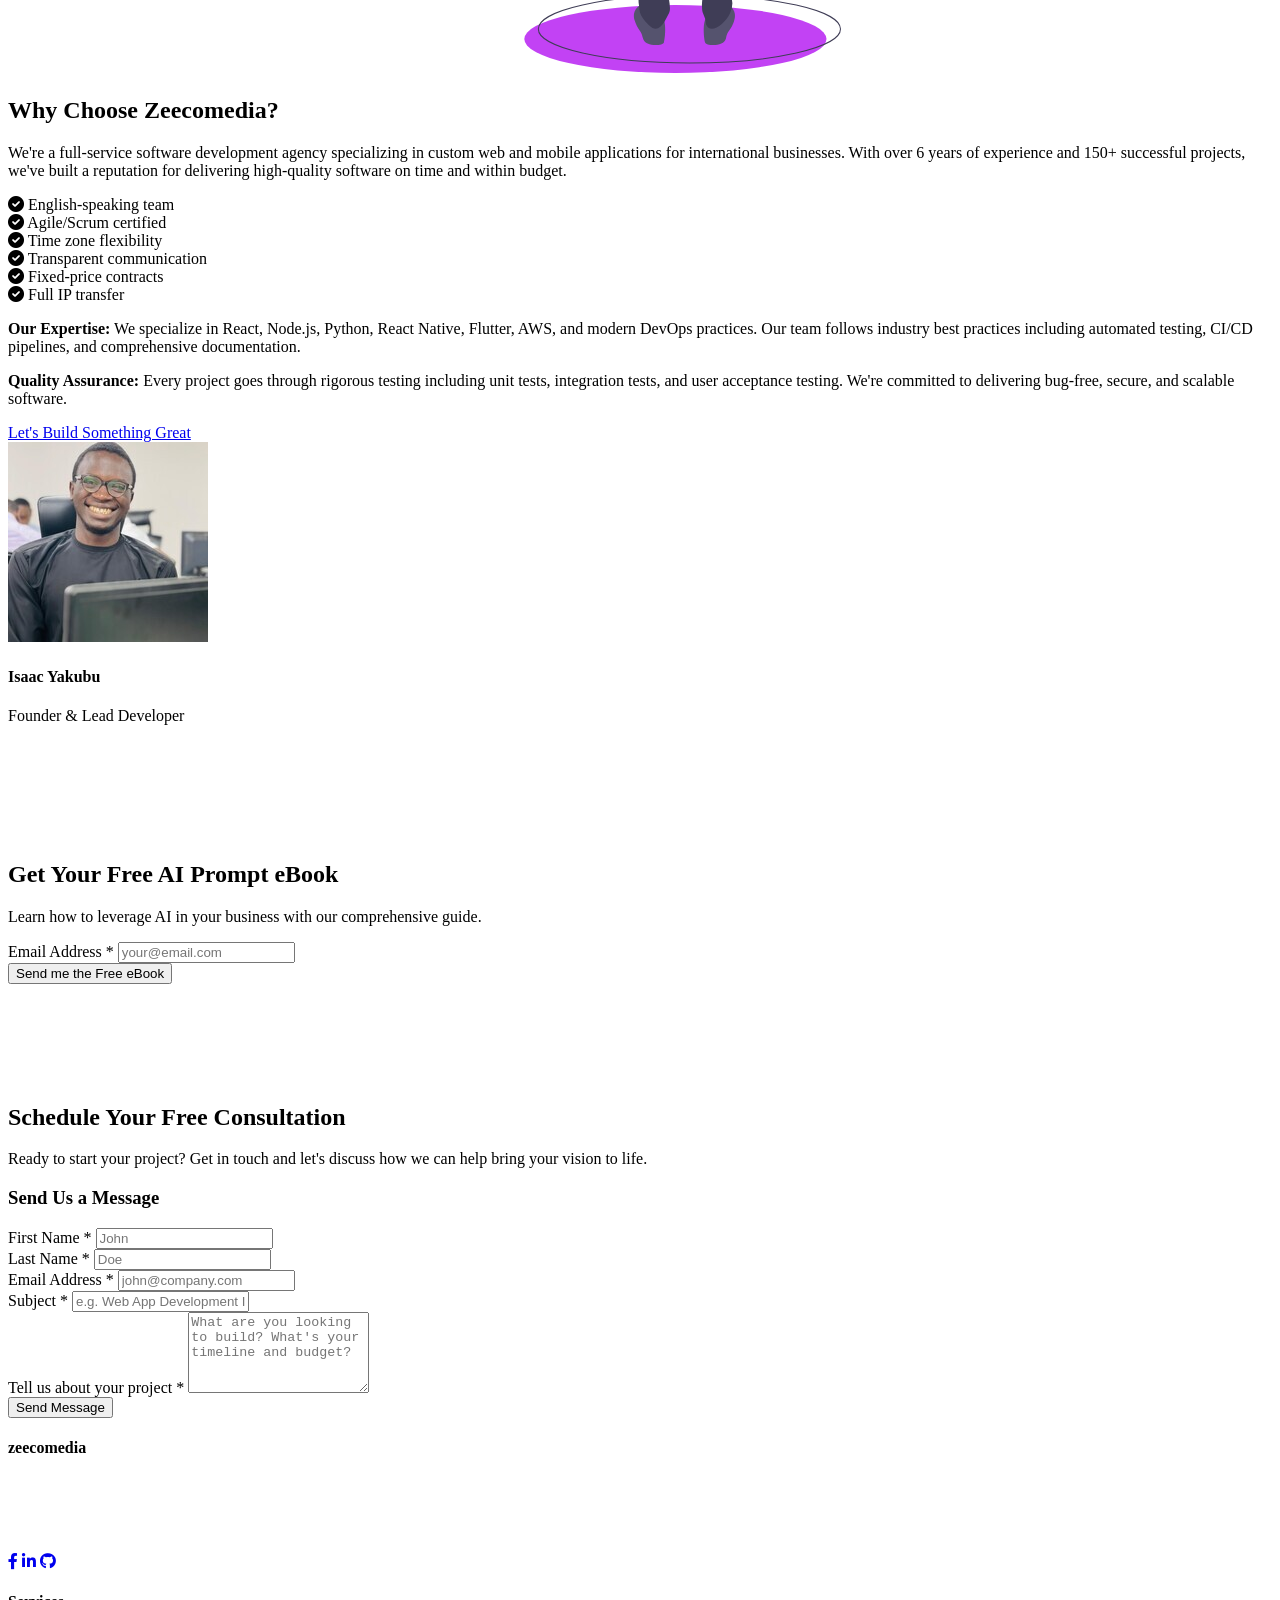
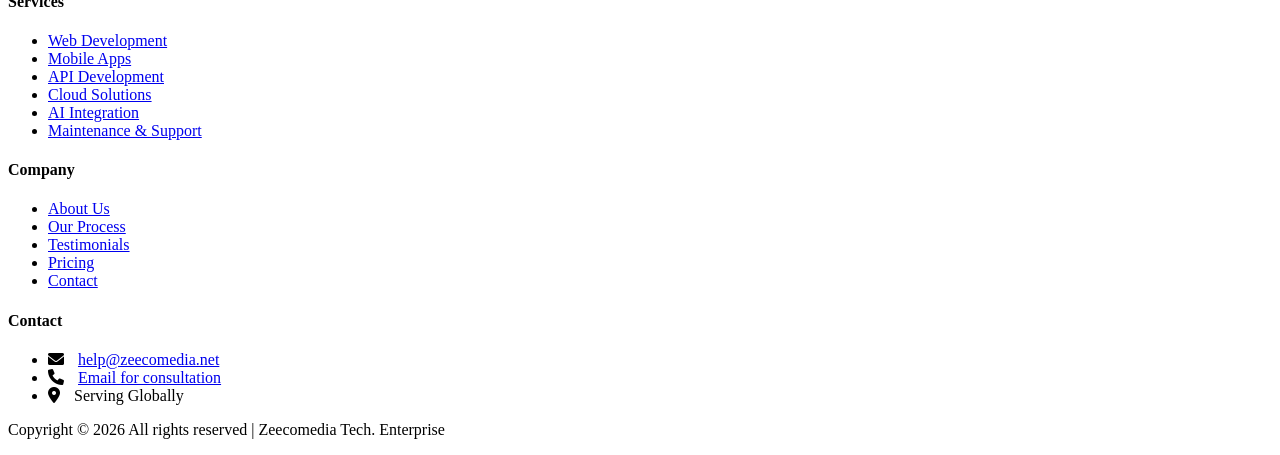
==== commit 8f1c985d: "Update index.html" ====
--- a/index.html
+++ b/index.html
@@ -167,7 +167,7 @@
   <link href="https://fonts.googleapis.com/css2?family=Poppins:wght@300;400;600;700&display=swap" rel="stylesheet">
   <link rel="stylesheet" href="https://cdnjs.cloudflare.com/ajax/libs/font-awesome/6.0.0-beta3/css/all.min.css">
   <meta name="google-site-verification" content="D-VaD0_s58qMxIrMaN0rrDiwXE8SPcpv5XHTT3ieyYY" />
-  <link rel="stylesheet" href="/css/style.css">
+  <link rel="stylesheet" href="/assets/style.css">
 </head>
 <body>
   <!-- Header -->
@@ -732,11 +732,12 @@
         <div class="footer-col">
           <h4>Services</h4>
           <ul class="footer-links">
-            <li><a href="#services">Web Development</a></li>
-            <li><a href="#services">Mobile Apps</a></li>
-            <li><a href="#services">API Development</a></li>
-            <li><a href="#services">Cloud Solutions</a></li>
-            <li><a href="#services">AI Integration</a></li>
+            <li><a href="/services/web-application-development/">Web Development</a></li>
+            <li><a href="/services/mobile-app-development/">Mobile Apps</a></li>
+            <li><a href="/services/api-development-integration/">API Development</a></li>
+            <li><a href="/services/cloud-architecture-devops/">Cloud Solutions</a></li>
+            <li><a href="/services/ai-machine-learning-integration/">AI Integration</a></li>
+            <li><a href="/services/maintenance-support/">Maintenance &amp; Support</a></li>
           </ul>
         </div>
         <div class="footer-col">
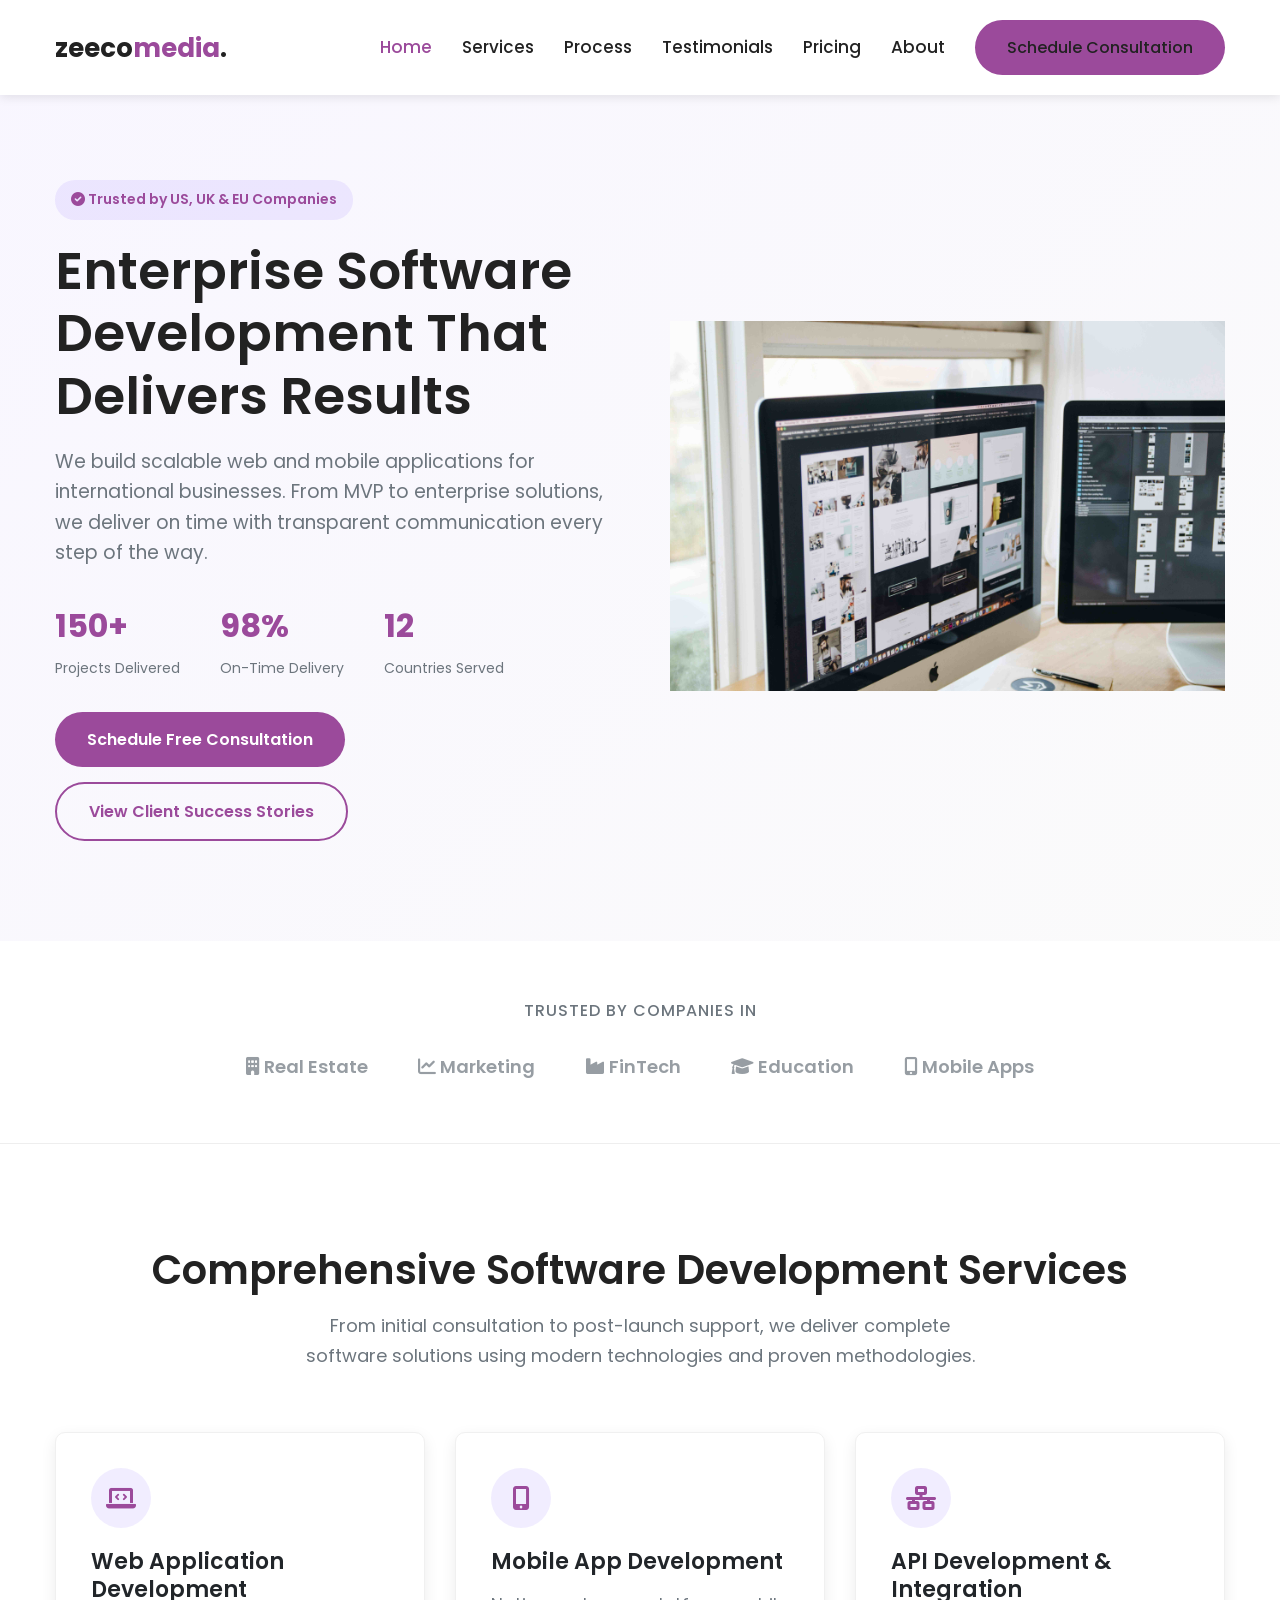
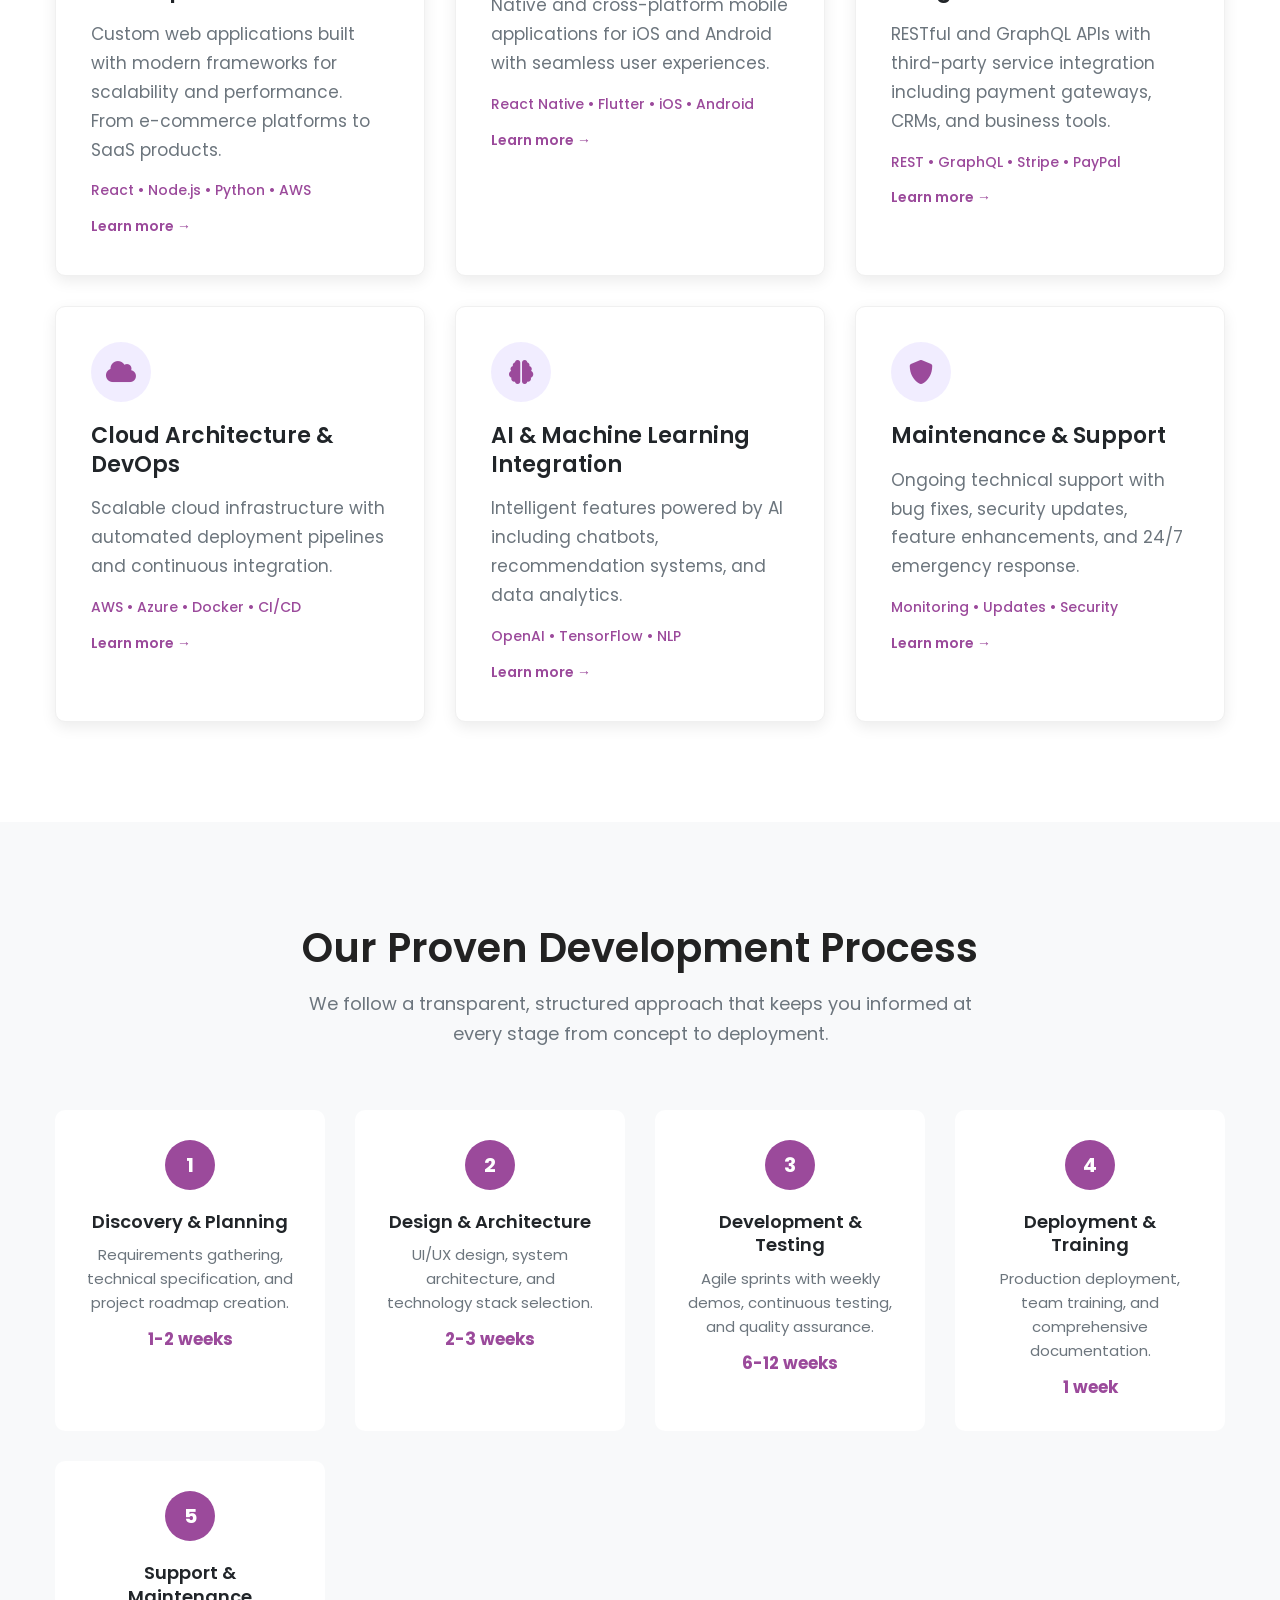
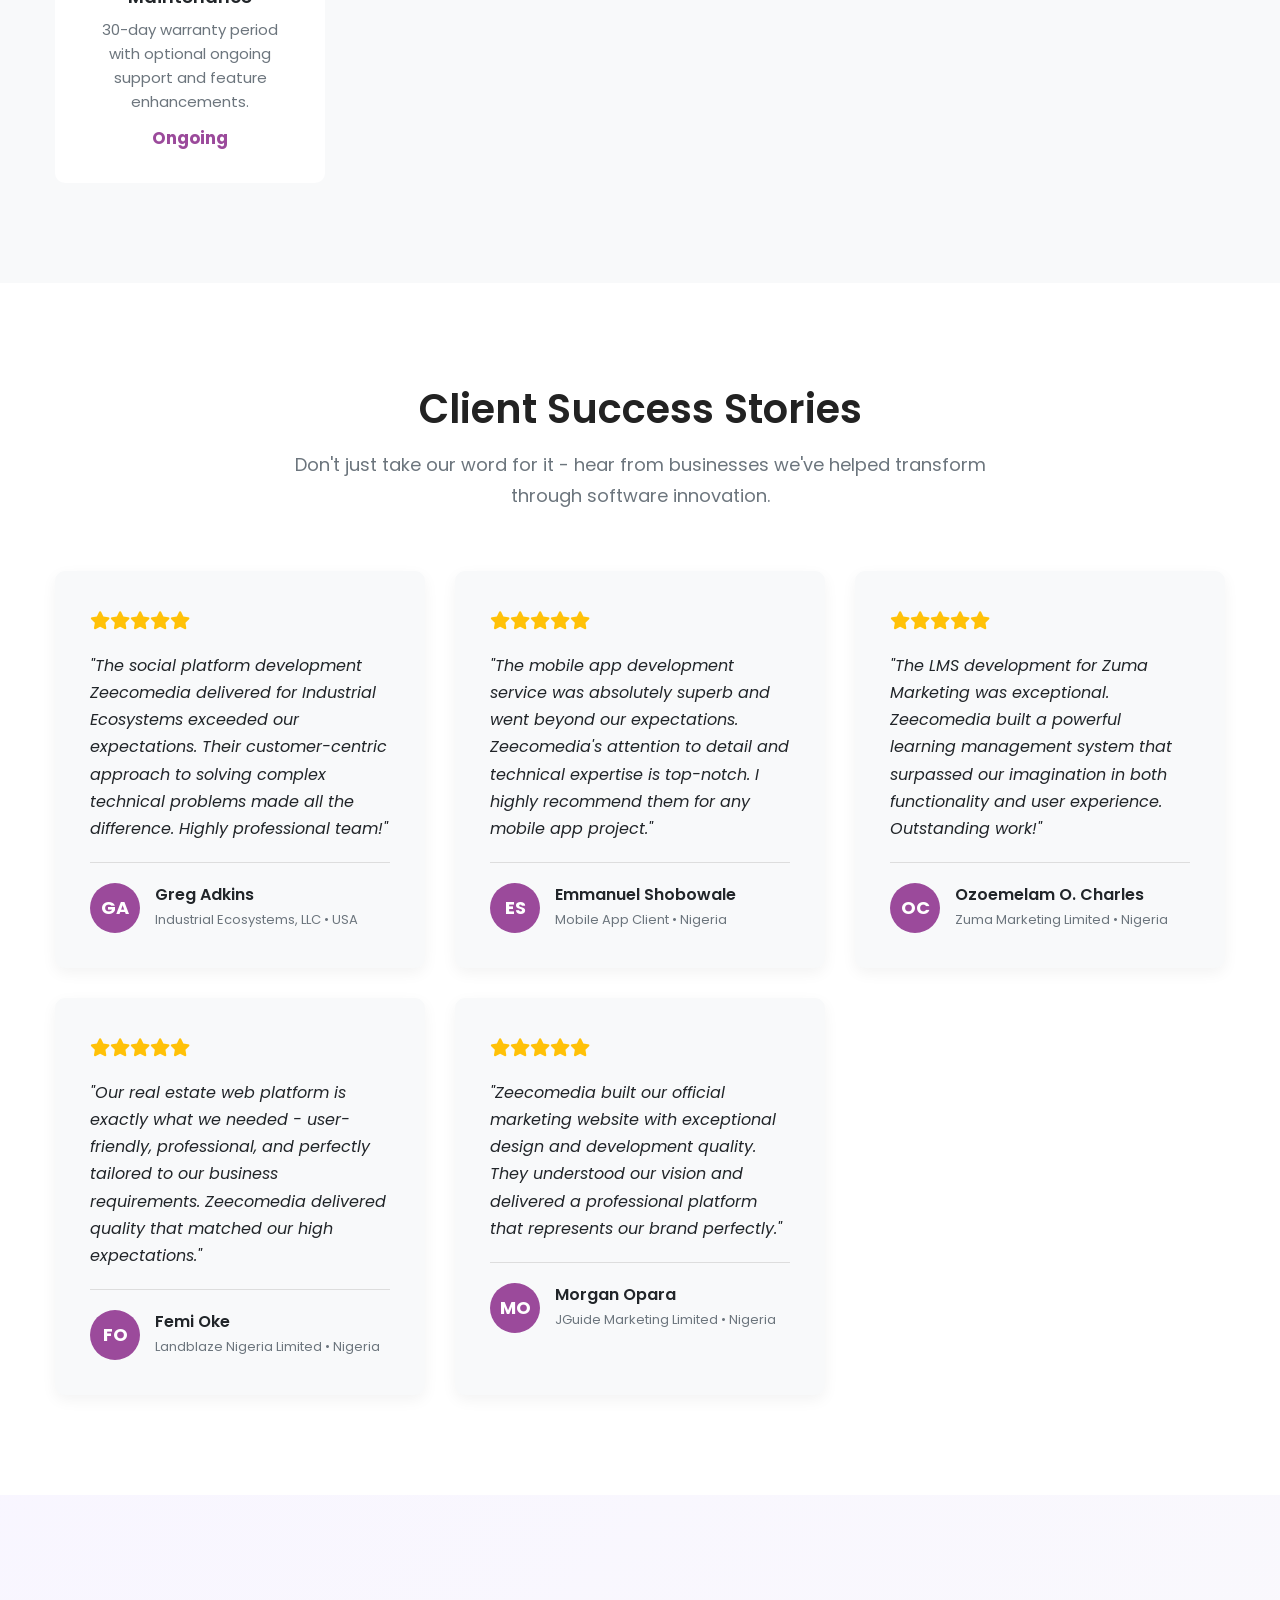
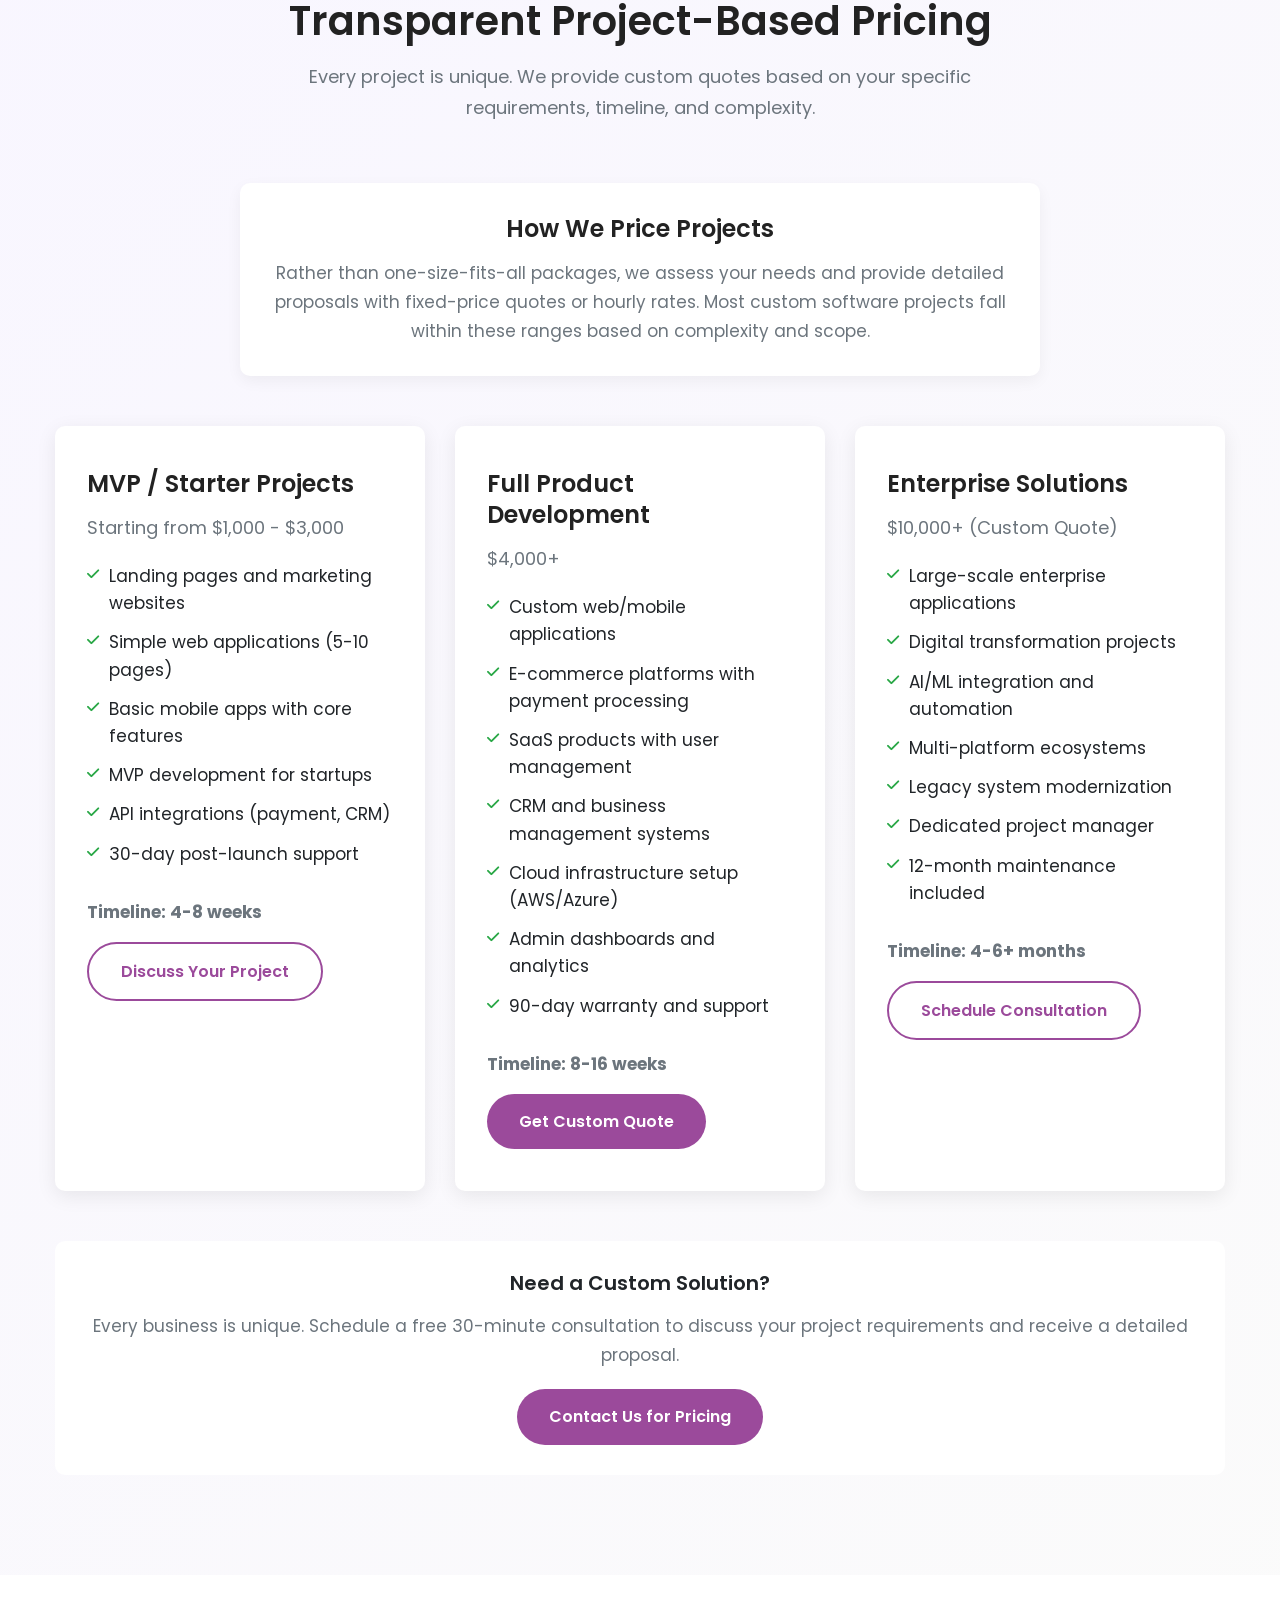
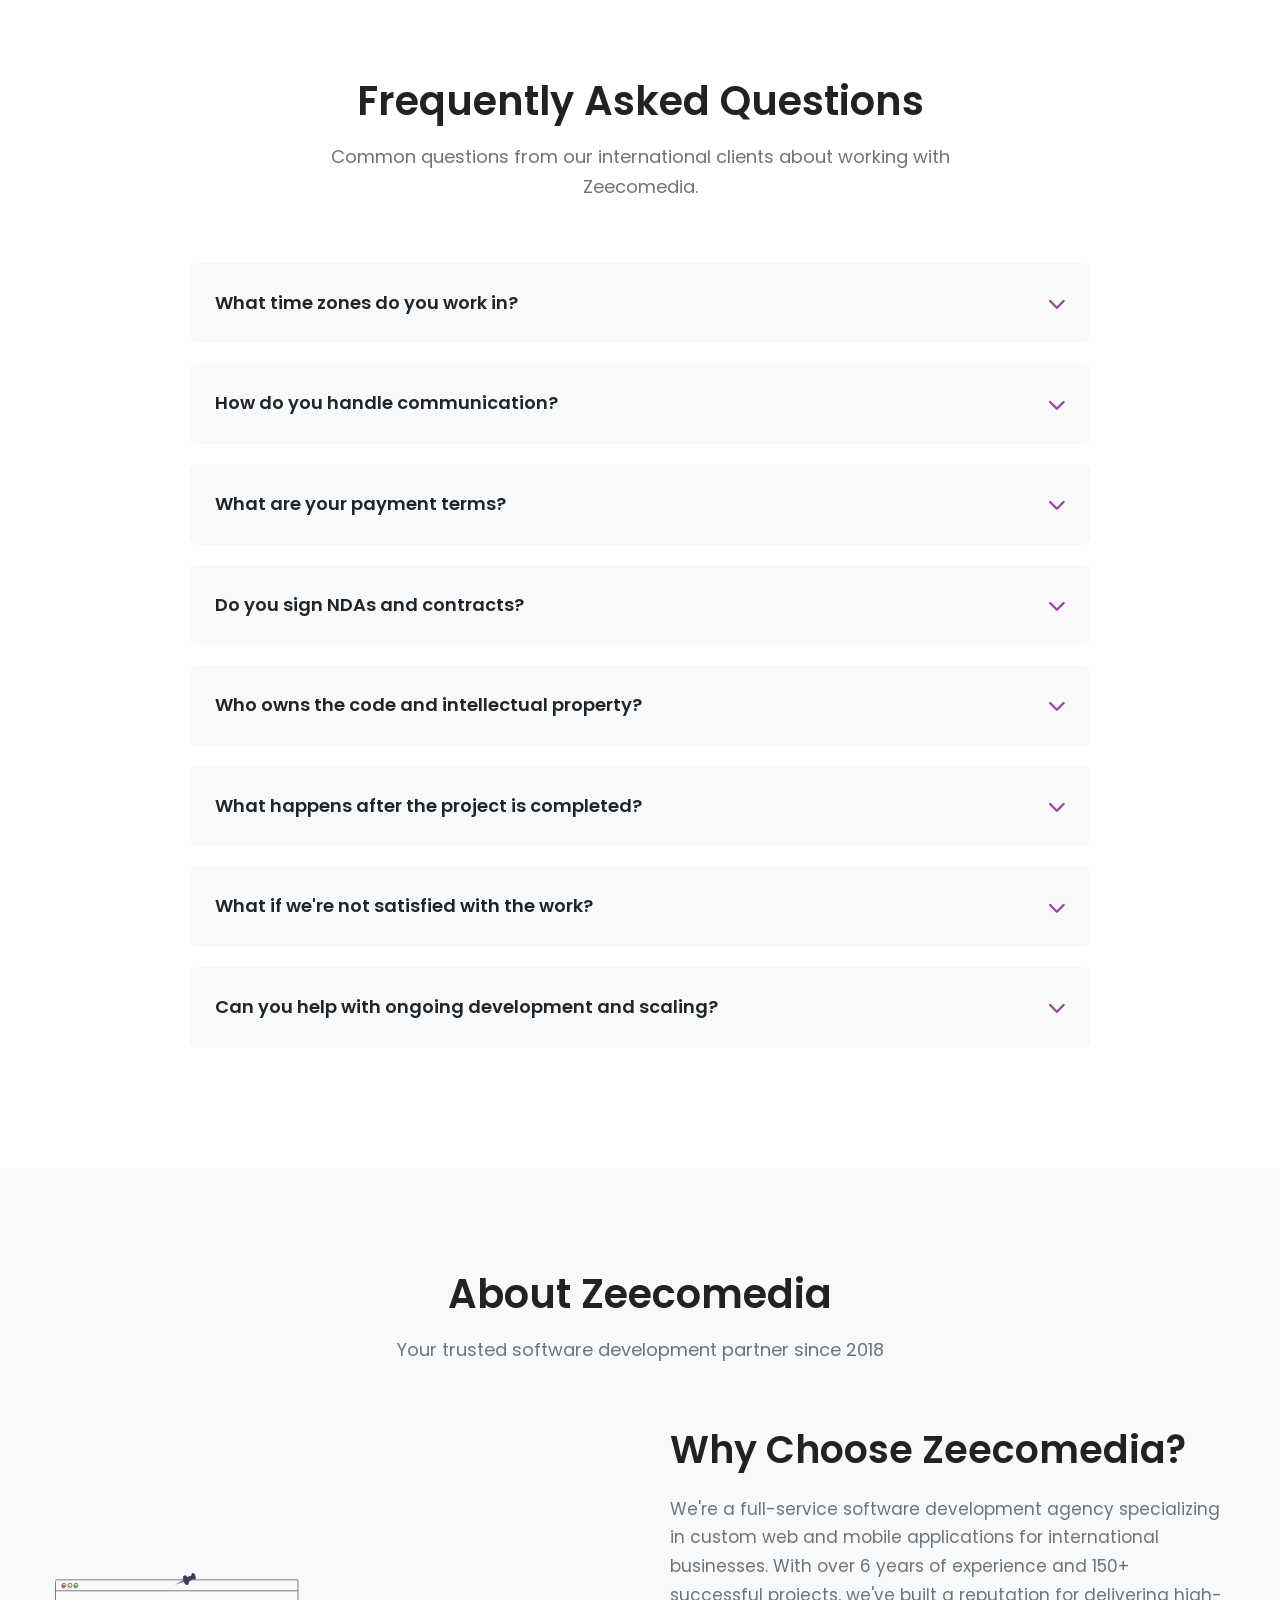
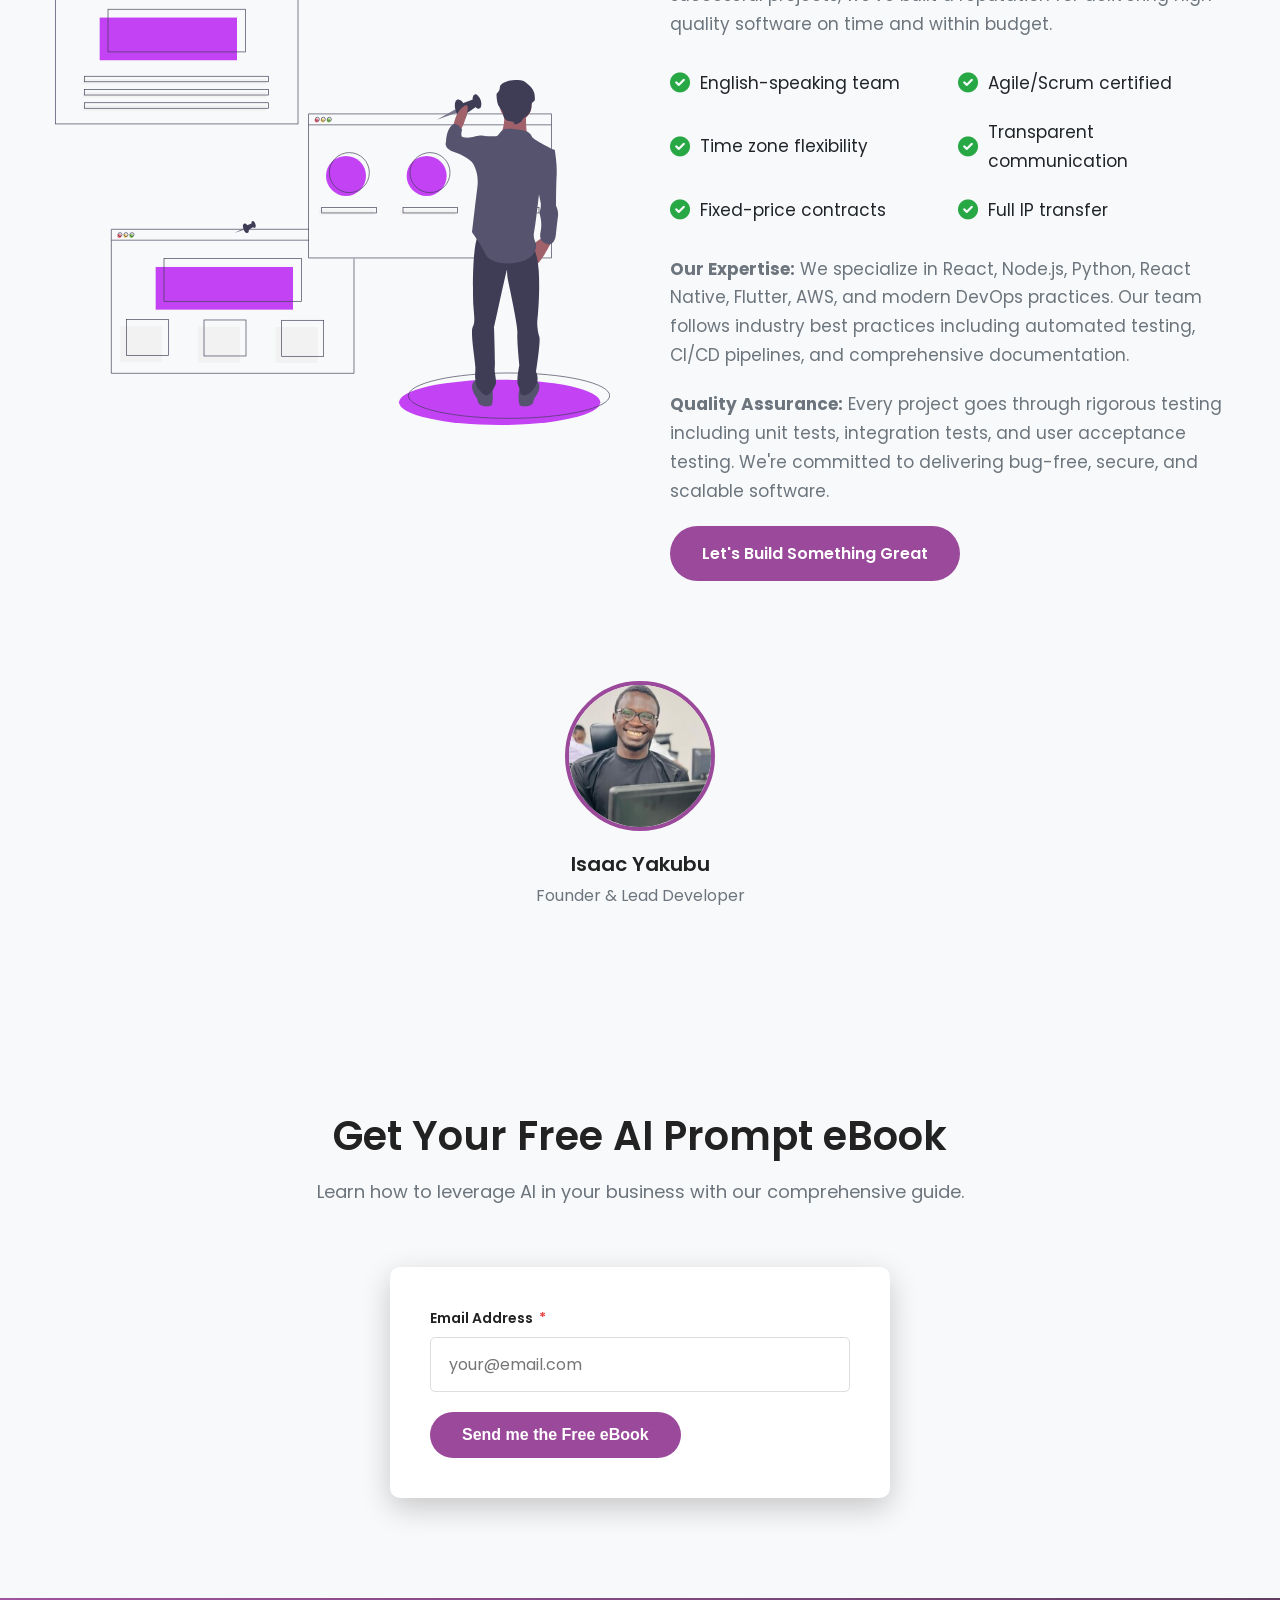
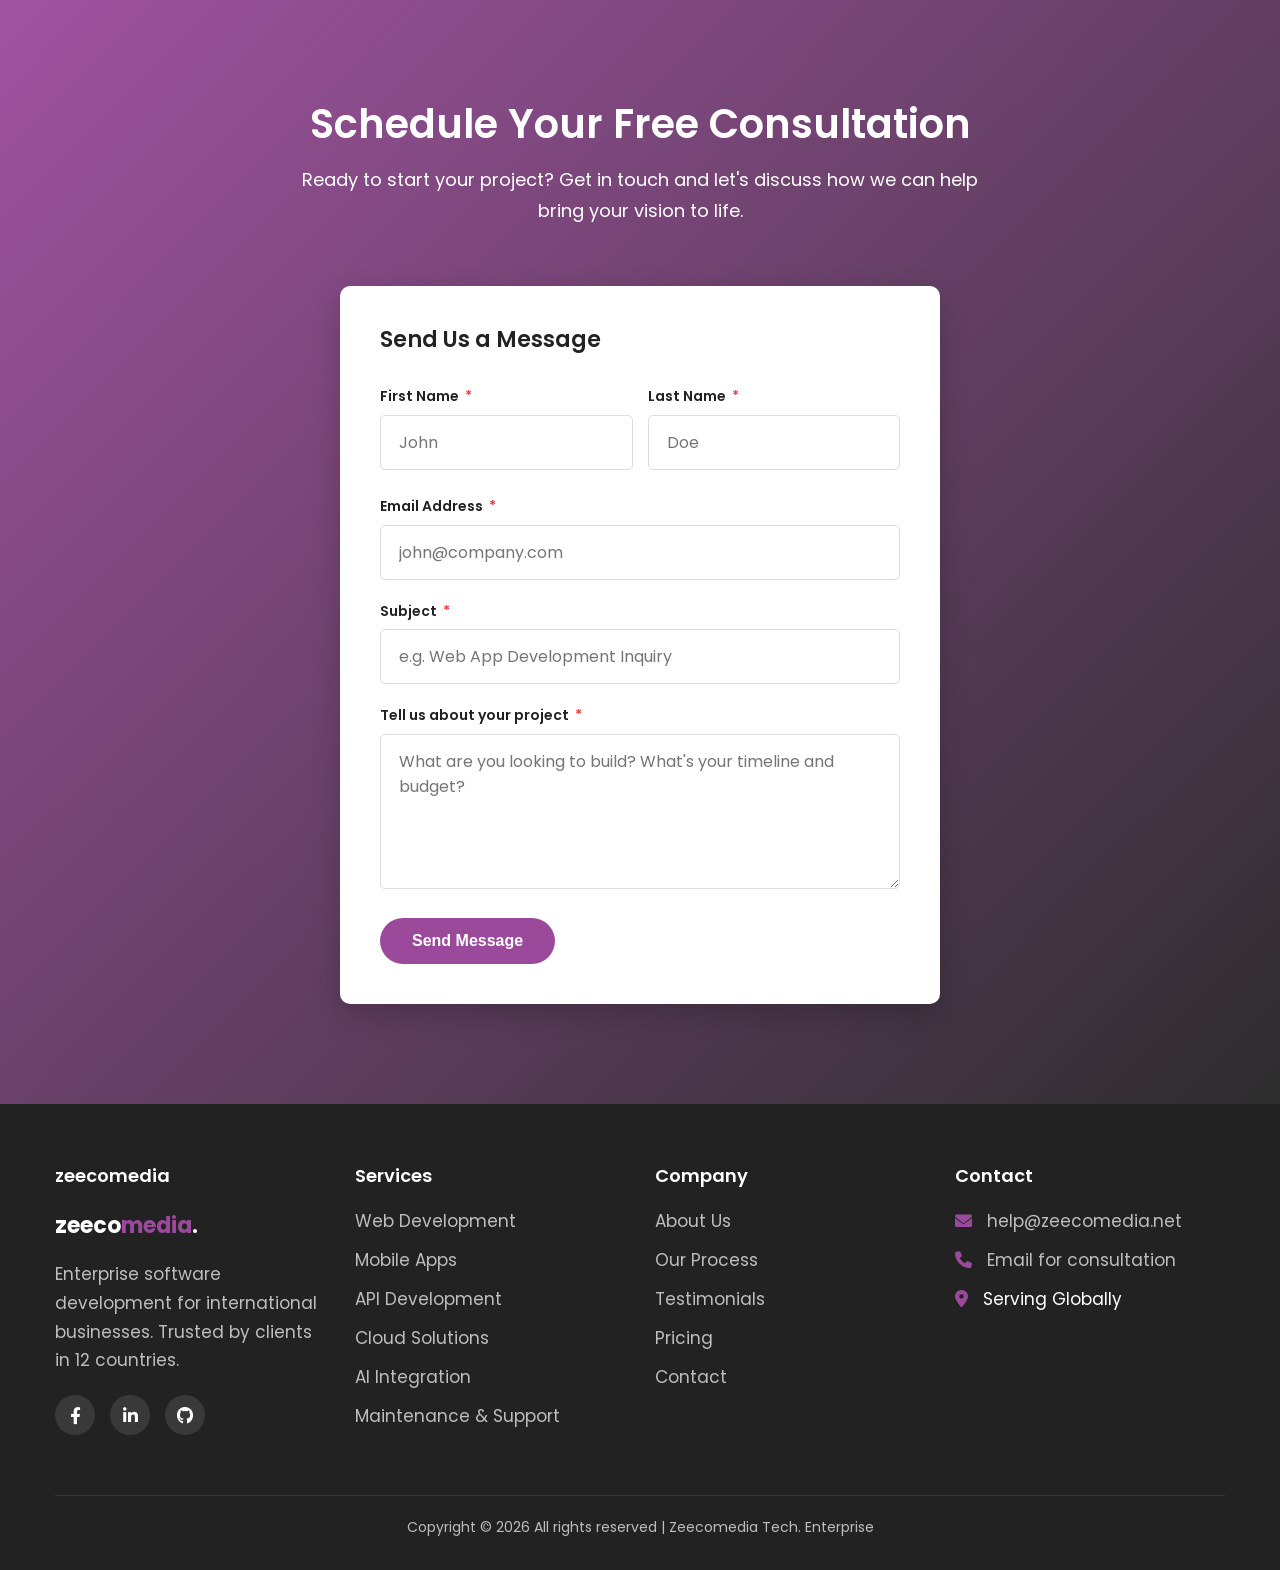
==== commit ffb2d89f: "Update index.html" ====
--- a/index.html
+++ b/index.html
@@ -167,7 +167,7 @@
   <link href="https://fonts.googleapis.com/css2?family=Poppins:wght@300;400;600;700&display=swap" rel="stylesheet">
   <link rel="stylesheet" href="https://cdnjs.cloudflare.com/ajax/libs/font-awesome/6.0.0-beta3/css/all.min.css">
   <meta name="google-site-verification" content="D-VaD0_s58qMxIrMaN0rrDiwXE8SPcpv5XHTT3ieyYY" />
-  <link rel="stylesheet" href="/assets/style.css">
+  <link rel="stylesheet" href="/css/style.css">
 </head>
 <body>
   <!-- Header -->
--- a/css/style.css
+++ b/css/style.css
@@ -0,0 +1,1123 @@
+:root {
+      --primary: #9B4A9B;
+      --primary-dark: #A14DA1;
+      --secondary: #222222;
+      --light: #f8f9fa;
+      --dark: #212529;
+      --gray: #6c757d;
+      --white: #ffffff;
+      --success: #28a745;
+      --navy: #1a237e;
+    }
+    
+    * {
+      margin: 0;
+      padding: 0;
+      box-sizing: border-box;
+    }
+    
+    body {
+      font-family: 'Poppins', sans-serif;
+      color: var(--dark);
+      line-height: 1.7;
+      overflow-x: hidden;
+      font-size: 17px;
+    }
+    
+    h1, h2, h3, h4, h5, h6 {
+      font-weight: 600;
+      line-height: 1.3;
+    }
+    
+    a {
+      color: var(--primary);
+      text-decoration: none;
+      transition: all 0.3s ease;
+    }
+    
+    a:hover {
+      color: var(--primary-dark);
+    }
+    
+    .btn {
+      display: inline-block;
+      padding: 14px 32px;
+      border-radius: 50px;
+      text-align: center;
+      font-weight: 600;
+      font-size: 16px;
+      transition: all 0.3s ease;
+      cursor: pointer;
+      border: none;
+    }
+    
+    .btn-primary {
+      background-color: var(--primary);
+      color: var(--white);
+    }
+    
+    .btn-primary:hover {
+      background-color: var(--primary-dark);
+      color: var(--white);
+      transform: translateY(-2px);
+      box-shadow: 0 5px 15px rgba(123, 77, 255, 0.3);
+    }
+    
+    .btn-outline {
+      background-color: transparent;
+      color: var(--primary);
+      border: 2px solid var(--primary);
+    }
+    
+    .btn-outline:hover {
+      background-color: var(--primary);
+      color: var(--white);
+    }
+    
+    .container {
+      width: 100%;
+      max-width: 1200px;
+      margin: 0 auto;
+      padding: 0 15px;
+    }
+    
+    /* Trust Bar */
+    .trust-bar {
+      background: var(--navy);
+      color: var(--white);
+      padding: 12px 0;
+      text-align: center;
+      font-size: 14px;
+    }
+    
+    .trust-bar i {
+      margin: 0 8px;
+      color: var(--success);
+    }
+    
+    /* Header */
+    header {
+      position: fixed;
+      top: 0;
+      left: 0;
+      width: 100%;
+      z-index: 1000;
+      padding: 20px 0;
+      transition: all 0.3s ease;
+      background-color: rgba(255, 255, 255, 0.98);
+      box-shadow: 0 2px 10px rgba(0, 0, 0, 0.1);
+    }
+    
+    .navbar {
+      display: flex;
+      align-items: center;
+      justify-content: space-between;
+    }
+    
+    .logo {
+      font-size: 26px;
+      font-weight: 700;
+      color: var(--secondary);
+    }
+    
+    .logo span {
+      color: var(--primary);
+    }
+    
+    .nav-links {
+      display: flex;
+      list-style: none;
+      align-items: center;
+    }
+    
+    .nav-links li {
+      margin-left: 30px;
+    }
+    
+    .nav-links a {
+      color: var(--secondary);
+      font-weight: 500;
+    }
+    
+    .nav-links a:hover,
+    .nav-links a.active {
+      color: var(--primary);
+    }
+    
+    .nav-cta {
+      margin-left: 15px;
+    }
+    
+    .hamburger {
+      display: none;
+      cursor: pointer;
+      font-size: 24px;
+      color: var(--secondary);
+    }
+    
+    /* Hero Section */
+    .hero {
+      padding: 180px 0 100px;
+      background: linear-gradient(135deg, rgba(123, 77, 255, 0.05) 0%, rgba(34, 34, 34, 0.02) 100%);
+    }
+    
+    .hero-content {
+      display: flex;
+      align-items: center;
+      justify-content: space-between;
+      gap: 60px;
+    }
+    
+    .hero-text {
+      flex: 1;
+    }
+    
+    .hero-badge {
+      display: inline-block;
+      background: rgba(123, 77, 255, 0.1);
+      color: var(--primary);
+      padding: 8px 16px;
+      border-radius: 20px;
+      font-size: 14px;
+      font-weight: 600;
+      margin-bottom: 20px;
+    }
+    
+    .hero-text h1 {
+      font-size: 52px;
+      line-height: 1.2;
+      margin-bottom: 20px;
+      color: var(--secondary);
+    }
+    
+    .hero-text p {
+      font-size: 19px;
+      margin-bottom: 30px;
+      color: var(--gray);
+      line-height: 1.6;
+    }
+    
+    .hero-stats {
+      display: flex;
+      gap: 40px;
+      margin: 30px 0;
+    }
+    
+    .stat-item strong {
+      display: block;
+      font-size: 32px;
+      color: var(--primary);
+      font-weight: 700;
+    }
+    
+    .stat-item span {
+      font-size: 14px;
+      color: var(--gray);
+    }
+    
+    .hero-buttons {
+      display: flex;
+      gap: 15px;
+      flex-wrap: wrap;
+    }
+    
+    .hero-image {
+      flex: 1;
+    }
+    
+    .hero-image img {
+      width: 100%;
+      height: auto;
+      animation: float 4s ease-in-out infinite;
+    }
+    
+    @keyframes float {
+      0%, 100% { transform: translateY(0px); }
+      50% { transform: translateY(-20px); }
+    }
+    
+    /* Client Logos Section */
+    .clients {
+      padding: 60px 0;
+      background: var(--white);
+      border-bottom: 1px solid #eee;
+    }
+    
+    .clients h3 {
+      text-align: center;
+      color: var(--gray);
+      font-size: 16px;
+      font-weight: 500;
+      margin-bottom: 30px;
+      text-transform: uppercase;
+      letter-spacing: 1px;
+    }
+    
+    .client-grid {
+      display: flex;
+      align-items: center;
+      justify-content: center;
+      gap: 50px;
+      flex-wrap: wrap;
+    }
+    
+    .client-item {
+      font-size: 18px;
+      color: var(--gray);
+      font-weight: 600;
+      opacity: 0.7;
+    }
+    
+    /* Features Section */
+    .features {
+      padding: 100px 0;
+    }
+    
+    .section-header {
+      text-align: center;
+      margin-bottom: 60px;
+    }
+    
+    .section-header h2 {
+      font-size: 40px;
+      margin-bottom: 15px;
+      color: var(--secondary);
+    }
+    
+    .section-header p {
+      font-size: 18px;
+      color: var(--gray);
+      max-width: 700px;
+      margin: 0 auto;
+      line-height: 1.7;
+    }
+    
+    .feature-grid {
+      display: grid;
+      grid-template-columns: repeat(auto-fit, minmax(320px, 1fr));
+      gap: 30px;
+    }
+    
+    .feature-card {
+      background: var(--white);
+      border-radius: 10px;
+      padding: 35px;
+      box-shadow: 0 5px 15px rgba(0, 0, 0, 0.08);
+      transition: all 0.3s ease;
+      border: 1px solid #f0f0f0;
+    }
+    
+    .feature-card:hover {
+      transform: translateY(-10px);
+      box-shadow: 0 15px 35px rgba(123, 77, 255, 0.15);
+    }
+    
+    .feature-icon {
+      width: 60px;
+      height: 60px;
+      border-radius: 50%;
+      background: rgba(123, 77, 255, 0.1);
+      display: flex;
+      align-items: center;
+      justify-content: center;
+      margin-bottom: 20px;
+    }
+    
+    .feature-icon i {
+      font-size: 24px;
+      color: var(--primary);
+    }
+    
+    .feature-card h3 {
+      font-size: 22px;
+      margin-bottom: 15px;
+    }
+    
+    .feature-card p {
+      color: var(--gray);
+      margin-bottom: 10px;
+      line-height: 1.7;
+    }
+    
+    .tech-stack {
+      font-size: 14px;
+      color: var(--primary);
+      margin-top: 15px;
+      font-weight: 500;
+    }
+    
+    /* Process Section */
+    .process {
+      padding: 100px 0;
+      background: var(--light);
+    }
+    
+    .process-steps {
+      display: grid;
+      grid-template-columns: repeat(auto-fit, minmax(250px, 1fr));
+      gap: 30px;
+      margin-top: 50px;
+    }
+    
+    .process-step {
+      background: var(--white);
+      padding: 30px;
+      border-radius: 10px;
+      text-align: center;
+      position: relative;
+    }
+    
+    .process-number {
+      width: 50px;
+      height: 50px;
+      background: var(--primary);
+      color: var(--white);
+      border-radius: 50%;
+      display: flex;
+      align-items: center;
+      justify-content: center;
+      font-size: 20px;
+      font-weight: 700;
+      margin: 0 auto 20px;
+    }
+    
+    .process-step h4 {
+      font-size: 18px;
+      margin-bottom: 10px;
+    }
+    
+    .process-step p {
+      color: var(--gray);
+      font-size: 15px;
+      line-height: 1.6;
+    }
+    
+    /* Testimonials Section */
+    .testimonials {
+      padding: 100px 0;
+      background: var(--white);
+    }
+    
+    .testimonial-grid {
+      display: grid;
+      grid-template-columns: repeat(auto-fit, minmax(350px, 1fr));
+      gap: 30px;
+      margin-top: 50px;
+    }
+    
+    .testimonial-card {
+      background: var(--light);
+      padding: 35px;
+      border-radius: 10px;
+      box-shadow: 0 5px 15px rgba(0, 0, 0, 0.05);
+    }
+    
+    .testimonial-stars {
+      color: #ffc107;
+      margin-bottom: 15px;
+      font-size: 18px;
+    }
+    
+    .testimonial-text {
+      font-size: 16px;
+      line-height: 1.7;
+      color: var(--dark);
+      margin-bottom: 20px;
+      font-style: italic;
+    }
+    
+    .testimonial-author {
+      display: flex;
+      align-items: center;
+      gap: 15px;
+      margin-top: 20px;
+      padding-top: 20px;
+      border-top: 1px solid #ddd;
+    }
+    
+    .author-avatar {
+      width: 50px;
+      height: 50px;
+      border-radius: 50%;
+      background: var(--primary);
+      color: var(--white);
+      display: flex;
+      align-items: center;
+      justify-content: center;
+      font-weight: 700;
+      font-size: 18px;
+      flex-shrink: 0;
+    }
+    
+    .author-info h5 {
+      font-size: 16px;
+      margin-bottom: 3px;
+    }
+    
+    .author-info p {
+      font-size: 13px;
+      color: var(--gray);
+    }
+    
+    /* Pricing Section */
+    .pricing {
+      padding: 100px 0;
+      background: linear-gradient(135deg, rgba(123, 77, 255, 0.05) 0%, rgba(34, 34, 34, 0.02) 100%);
+    }
+    
+    .pricing-intro {
+      text-align: center;
+      max-width: 800px;
+      margin: 0 auto 50px;
+      padding: 30px;
+      background: var(--white);
+      border-radius: 10px;
+      box-shadow: 0 5px 15px rgba(0, 0, 0, 0.05);
+    }
+    
+    .pricing-intro h3 {
+      font-size: 24px;
+      margin-bottom: 15px;
+      color: var(--secondary);
+    }
+    
+    .pricing-intro p {
+      color: var(--gray);
+      font-size: 17px;
+      line-height: 1.7;
+    }
+    
+    .pricing-grid {
+      display: grid;
+      grid-template-columns: repeat(auto-fit, minmax(320px, 1fr));
+      gap: 30px;
+      margin-top: 40px;
+    }
+    
+    .pricing-plan {
+      background: var(--white);
+      border-radius: 10px;
+      padding: 40px 30px;
+      box-shadow: 0 5px 20px rgba(0, 0, 0, 0.08);
+      transition: all 0.3s ease;
+      border: 2px solid transparent;
+    }
+    
+    .pricing-plan:hover {
+      transform: translateY(-10px);
+      box-shadow: 0 15px 35px rgba(123, 77, 255, 0.2);
+      border-color: var(--primary);
+    }
+    
+    .plan-name {
+      font-size: 24px;
+      margin-bottom: 15px;
+      color: var(--secondary);
+    }
+    
+    .plan-price {
+      font-size: 18px;
+      margin-bottom: 20px;
+      color: var(--gray);
+      line-height: 1.6;
+    }
+    
+    .plan-features {
+      list-style: none;
+      margin-bottom: 30px;
+    }
+    
+    .plan-features li {
+      margin-bottom: 12px;
+      display: flex;
+      align-items: flex-start;
+      line-height: 1.6;
+    }
+    
+    .plan-features i {
+      color: var(--success);
+      margin-right: 10px;
+      margin-top: 4px;
+      font-size: 14px;
+    }
+    
+    /* FAQ Section */
+    .faq {
+      padding: 100px 0;
+      background: var(--white);
+    }
+    
+    .faq-grid {
+      max-width: 900px;
+      margin: 0 auto;
+      margin-top: 50px;
+    }
+    
+    .faq-item {
+      background: var(--light);
+      margin-bottom: 20px;
+      border-radius: 8px;
+      overflow: hidden;
+    }
+    
+    .faq-question {
+      padding: 25px;
+      cursor: pointer;
+      font-weight: 600;
+      font-size: 18px;
+      display: flex;
+      justify-content: space-between;
+      align-items: center;
+      transition: all 0.3s ease;
+    }
+    
+    .faq-question:hover {
+      background: #e8e8e8;
+    }
+    
+    .faq-question i {
+      color: var(--primary);
+      transition: transform 0.3s ease;
+    }
+    
+    .faq-item.active .faq-question i {
+      transform: rotate(180deg);
+    }
+    
+    .faq-answer {
+      max-height: 0;
+      overflow: hidden;
+      transition: max-height 0.3s ease;
+      padding: 0 25px;
+      color: var(--gray);
+      line-height: 1.7;
+    }
+    
+    .faq-item.active .faq-answer {
+      max-height: 500px;
+      padding: 0 25px 25px;
+    }
+    
+    /* About Section */
+    .about {
+      padding: 100px 0;
+      background: var(--light);
+    }
+    
+    .about-content {
+      display: flex;
+      align-items: center;
+      justify-content: space-between;
+      gap: 60px;
+    }
+    
+    .about-image {
+      flex: 1;
+    }
+    
+    .about-image img {
+      width: 100%;
+      height: auto;
+      border-radius: 10px;
+    }
+    
+    .about-text {
+      flex: 1;
+    }
+    
+    .about-text h2 {
+      font-size: 38px;
+      margin-bottom: 20px;
+      color: var(--secondary);
+    }
+    
+    .about-text p {
+      margin-bottom: 20px;
+      color: var(--gray);
+      line-height: 1.7;
+    }
+    
+    .about-highlights {
+      display: grid;
+      grid-template-columns: repeat(2, 1fr);
+      gap: 20px;
+      margin: 30px 0;
+    }
+    
+    .highlight-item {
+      display: flex;
+      align-items: center;
+      gap: 10px;
+    }
+    
+    .highlight-item i {
+      color: var(--success);
+      font-size: 20px;
+    }
+    
+    /* Team Section */
+    .team {
+      margin-top: 60px;
+      text-align: center;
+    }
+    
+    .team-member {
+      display: inline-block;
+      margin-top: 40px;
+    }
+    
+    .team-image {
+      width: 150px;
+      height: 150px;
+      border-radius: 50%;
+      overflow: hidden;
+      margin: 0 auto 20px;
+      border: 4px solid var(--primary);
+    }
+    
+    .team-image img {
+      width: 100%;
+      height: 100%;
+      object-fit: cover;
+    }
+    
+    .team-name {
+      font-size: 20px;
+      margin-bottom: 5px;
+      color: var(--secondary);
+    }
+    
+    .team-role {
+      color: var(--gray);
+      font-size: 16px;
+    }
+
+    /* ============================================
+       CONTACT SECTION — FIXED
+       ============================================ */
+    .contact {
+      padding: 100px 0;
+      background: linear-gradient(135deg, rgba(155, 74, 155, 0.95) 0%, rgba(34, 34, 34, 0.95) 100%);
+      color: var(--white);
+    }
+    
+    .contact .section-header h2,
+    .contact .section-header p {
+      color: var(--white);
+    }
+    
+    .contact-form {
+      background: var(--white);
+      padding: 40px;
+      border-radius: 10px;
+      box-shadow: 0 10px 30px rgba(0, 0, 0, 0.2);
+      max-width: 600px;
+      margin: 0 auto;
+    }
+    
+    .contact-form h3 {
+      color: var(--secondary);
+      margin-bottom: 30px;
+      font-size: 22px;
+    }
+    
+    .form-group {
+      margin-bottom: 20px;
+    }
+
+    /* Fix: labels styled consistently */
+    .form-group label {
+      display: block;
+      margin-bottom: 6px;
+      font-weight: 600;
+      font-size: 14px;
+      color: var(--secondary);
+    }
+
+    /* Required asterisk */
+    .form-group label .required {
+      color: #e53e3e;
+      margin-left: 3px;
+    }
+    
+    .form-control {
+      width: 100%;
+      padding: 14px 18px;
+      border: 1px solid #ddd;
+      border-radius: 5px;
+      font-family: 'Poppins', sans-serif;
+      font-size: 16px;
+      transition: border-color 0.3s ease;
+      color: var(--dark);
+      background: var(--white);
+    }
+    
+    .form-control:focus {
+      outline: none;
+      border-color: var(--primary);
+      box-shadow: 0 0 0 3px rgba(155, 74, 155, 0.12);
+    }
+
+    .form-control.error {
+      border-color: #e53e3e;
+    }
+
+    .field-error {
+      display: block;
+      margin-top: 5px;
+      font-size: 13px;
+      color: #e53e3e;
+    }
+    
+    .form-row {
+      display: flex;
+      gap: 15px;
+    }
+    
+    .form-row .form-group {
+      flex: 1;
+    }
+    
+    textarea.form-control {
+      resize: vertical;
+      min-height: 120px;
+    }
+
+    /* Form status messages */
+    .form-status {
+      margin-top: 16px;
+      padding: 12px 16px;
+      border-radius: 6px;
+      font-size: 15px;
+      font-weight: 500;
+      display: none;
+    }
+
+    .form-status.success {
+      background: #d4edda;
+      color: #155724;
+      border: 1px solid #c3e6cb;
+      display: block;
+    }
+
+    .form-status.error {
+      background: #f8d7da;
+      color: #721c24;
+      border: 1px solid #f5c6cb;
+      display: block;
+    }
+    
+    /* Footer */
+    .footer {
+      padding: 60px 0 30px;
+      background-color: var(--secondary);
+      color: var(--white);
+    }
+    
+    .footer-content {
+      display: grid;
+      grid-template-columns: repeat(auto-fit, minmax(200px, 1fr));
+      gap: 30px;
+      margin-bottom: 40px;
+    }
+    
+    .footer-col h4 {
+      margin-bottom: 20px;
+      font-size: 18px;
+    }
+    
+    .footer-links {
+      list-style: none;
+    }
+    
+    .footer-links li {
+      margin-bottom: 10px;
+    }
+    
+    .footer-links a {
+      color: rgba(255, 255, 255, 0.7);
+      transition: all 0.3s ease;
+    }
+    
+    .footer-links a:hover {
+      color: var(--primary);
+    }
+    
+    .footer-social {
+      display: flex;
+      gap: 15px;
+      margin-top: 20px;
+      margin-bottom: 20px;
+    }
+    
+    .footer-social a {
+      display: flex;
+      align-items: center;
+      justify-content: center;
+      width: 40px;
+      height: 40px;
+      border-radius: 50%;
+      background: rgba(255, 255, 255, 0.1);
+      color: var(--white);
+      transition: all 0.3s ease;
+    }
+    
+    .footer-social a:hover {
+      background: var(--primary);
+      transform: translateY(-3px);
+    }
+    
+    .footer-bottom {
+      text-align: center;
+      padding-top: 20px;
+      border-top: 1px solid rgba(255, 255, 255, 0.1);
+      color: rgba(255, 255, 255, 0.7);
+      font-size: 14px;
+    }
+    
+    /* Responsive */
+    @media (max-width: 992px) {
+      .hero-content,
+      .about-content {
+        flex-direction: column;
+      }
+      
+      .hero-text h1 {
+        font-size: 40px;
+      }
+      
+      .hero-stats {
+        justify-content: center;
+      }
+      
+      .team {
+        margin-top: 50px;
+      }
+      
+      .team-member {
+        margin-top: 30px;
+      }
+    }
+    
+    @media (max-width: 768px) {
+      .nav-links {
+        position: fixed;
+        top: 70px;
+        left: -100%;
+        width: 100%;
+        height: calc(100vh - 70px);
+        background: var(--white);
+        flex-direction: column;
+        align-items: center;
+        justify-content: flex-start;
+        padding-top: 40px;
+        transition: all 0.3s ease;
+      }
+      
+      .nav-links.active {
+        left: 0;
+      }
+      
+      .nav-links li {
+        margin: 15px 0;
+      }
+      
+      .hamburger {
+        display: block;
+      }
+      
+      .hero-text h1 {
+        font-size: 32px;
+      }
+      
+      .section-header h2 {
+        font-size: 32px;
+      }
+      
+      .about-highlights {
+        grid-template-columns: 1fr;
+      }
+      
+      .about-text .btn {
+        margin-bottom: 40px;
+      }
+      
+      .team {
+        margin-top: 40px;
+      }
+      
+      .team-member {
+        margin-top: 0;
+      }
+
+      .form-row {
+        flex-direction: column;
+        gap: 0;
+      }
+
+      .contact-form {
+        padding: 28px 20px;
+      }
+    }
+
+/* ============================================
+   SERVICE PAGE ADDITIONS
+   ============================================ */
+.breadcrumb {
+  padding: 140px 0 20px;
+  font-size: 14px;
+  color: var(--gray);
+}
+
+.breadcrumb a {
+  color: var(--gray);
+}
+
+.breadcrumb a:hover {
+  color: var(--primary);
+}
+
+.breadcrumb span {
+  margin: 0 8px;
+}
+
+.service-hero {
+  padding: 20px 0 60px;
+}
+
+.service-hero h1 {
+  font-size: 44px;
+  line-height: 1.2;
+  margin-bottom: 20px;
+  color: var(--secondary);
+}
+
+.service-hero .lead {
+  font-size: 19px;
+  color: var(--gray);
+  max-width: 800px;
+  line-height: 1.7;
+  margin-bottom: 30px;
+}
+
+.service-content {
+  padding: 20px 0 80px;
+}
+
+.service-content h2 {
+  font-size: 30px;
+  margin: 50px 0 20px;
+  color: var(--secondary);
+}
+
+.service-content h2:first-child {
+  margin-top: 0;
+}
+
+.service-content h3 {
+  font-size: 20px;
+  margin: 25px 0 10px;
+  color: var(--secondary);
+}
+
+.service-content p {
+  color: var(--gray);
+  margin-bottom: 18px;
+  line-height: 1.8;
+  max-width: 850px;
+}
+
+.service-content ul {
+  margin: 0 0 25px 20px;
+  color: var(--gray);
+  line-height: 1.9;
+}
+
+.service-content ul li {
+  margin-bottom: 6px;
+}
+
+.service-content ul li strong {
+  color: var(--dark);
+}
+
+.two-col-list {
+  display: grid;
+  grid-template-columns: repeat(auto-fit, minmax(260px, 1fr));
+  gap: 10px 40px;
+  max-width: 850px;
+}
+
+.service-cta-band {
+  background: linear-gradient(135deg, rgba(155, 74, 155, 0.08) 0%, rgba(34, 34, 34, 0.03) 100%);
+  border-radius: 12px;
+  padding: 40px;
+  margin: 40px 0;
+  text-align: center;
+}
+
+.service-cta-band h3 {
+  margin-bottom: 12px;
+  font-size: 22px;
+}
+
+.service-cta-band p {
+  margin: 0 auto 20px;
+  max-width: 600px;
+}
+
+.related-services {
+  padding: 60px 0 100px;
+  background: var(--light);
+}
+
+.related-services h2 {
+  font-size: 28px;
+  margin-bottom: 30px;
+  color: var(--secondary);
+}
+
+.related-grid {
+  display: grid;
+  grid-template-columns: repeat(auto-fit, minmax(260px, 1fr));
+  gap: 20px;
+}
+
+.related-card {
+  background: var(--white);
+  padding: 25px;
+  border-radius: 10px;
+  border: 1px solid #eee;
+  transition: all 0.3s ease;
+}
+
+.related-card:hover {
+  border-color: var(--primary);
+  transform: translateY(-3px);
+}
+
+.related-card h4 {
+  font-size: 17px;
+  margin-bottom: 8px;
+  color: var(--secondary);
+}
+
+.related-card p {
+  font-size: 14px;
+  color: var(--gray);
+  margin-bottom: 10px;
+}
+
+.related-card a {
+  font-size: 14px;
+  font-weight: 600;
+}
+
+@media (max-width: 768px) {
+  .service-hero h1 {
+    font-size: 30px;
+  }
+  .breadcrumb {
+    padding-top: 110px;
+  }
+}
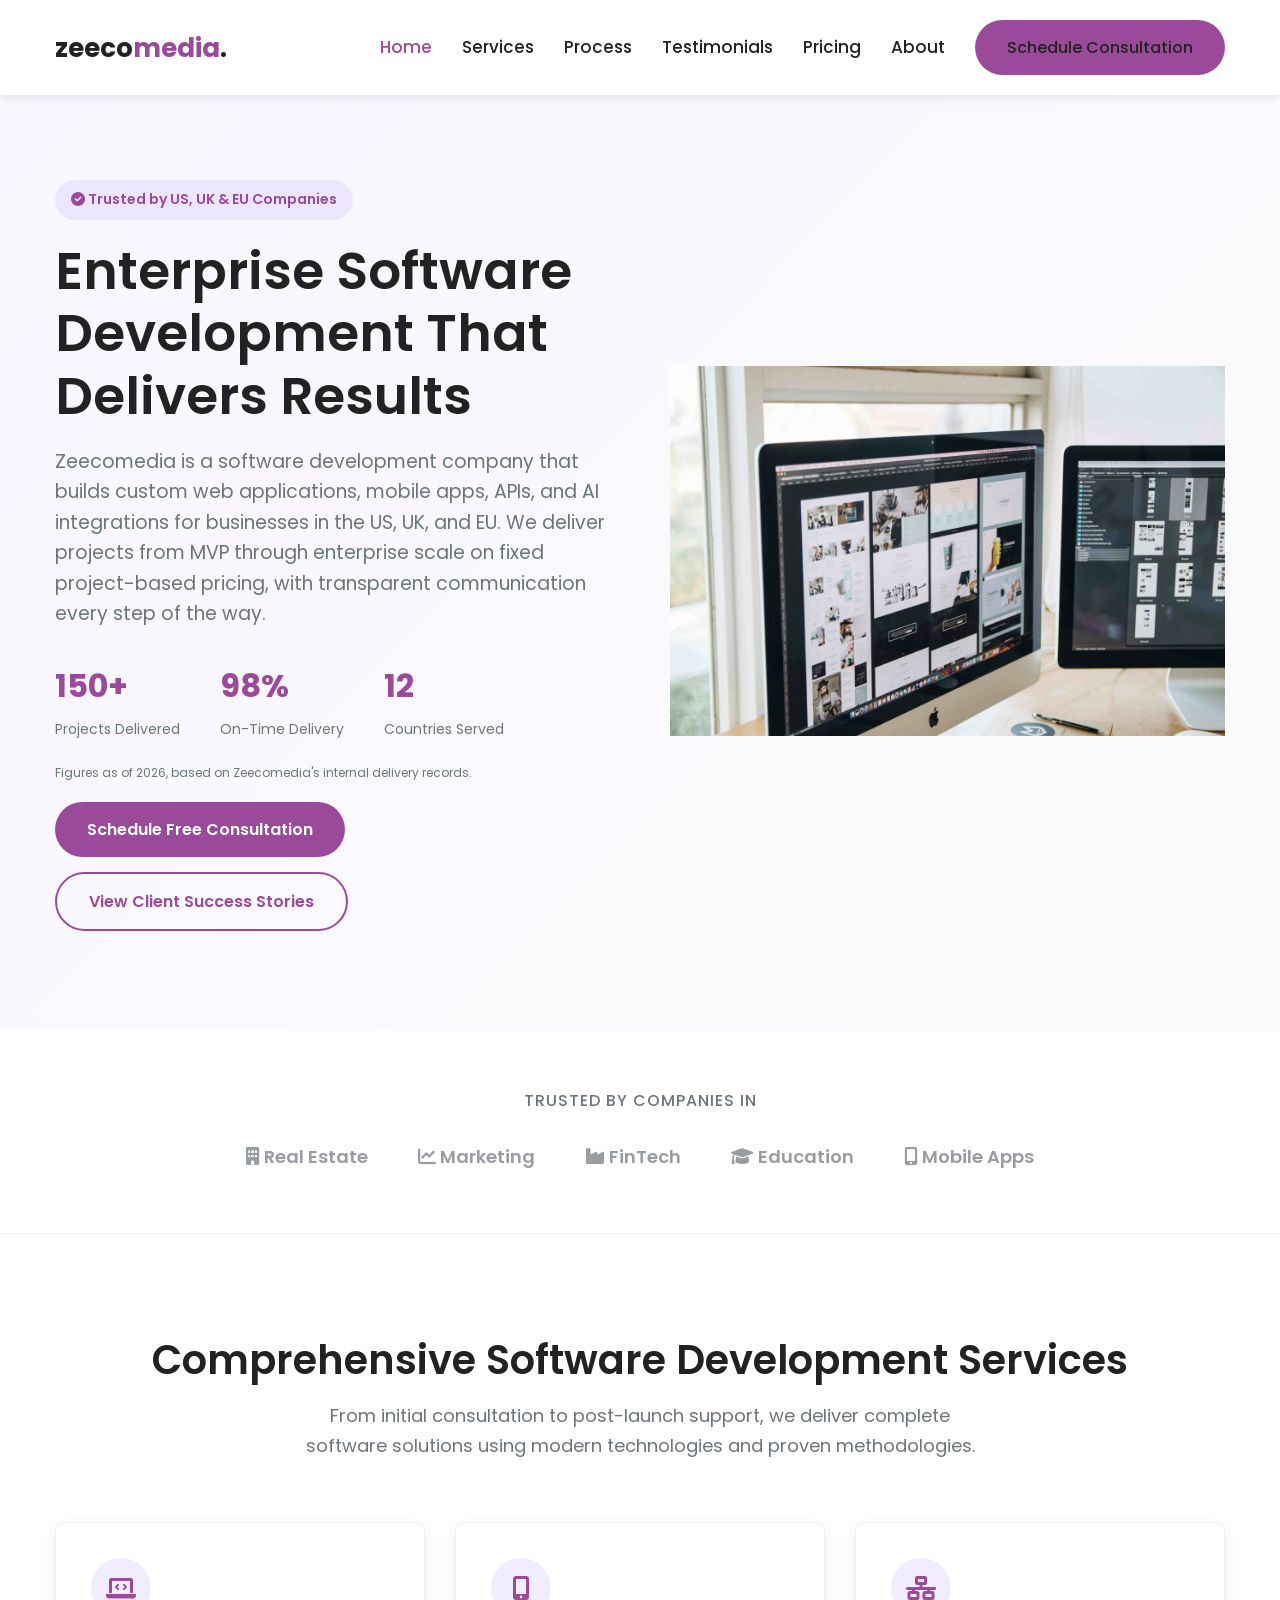
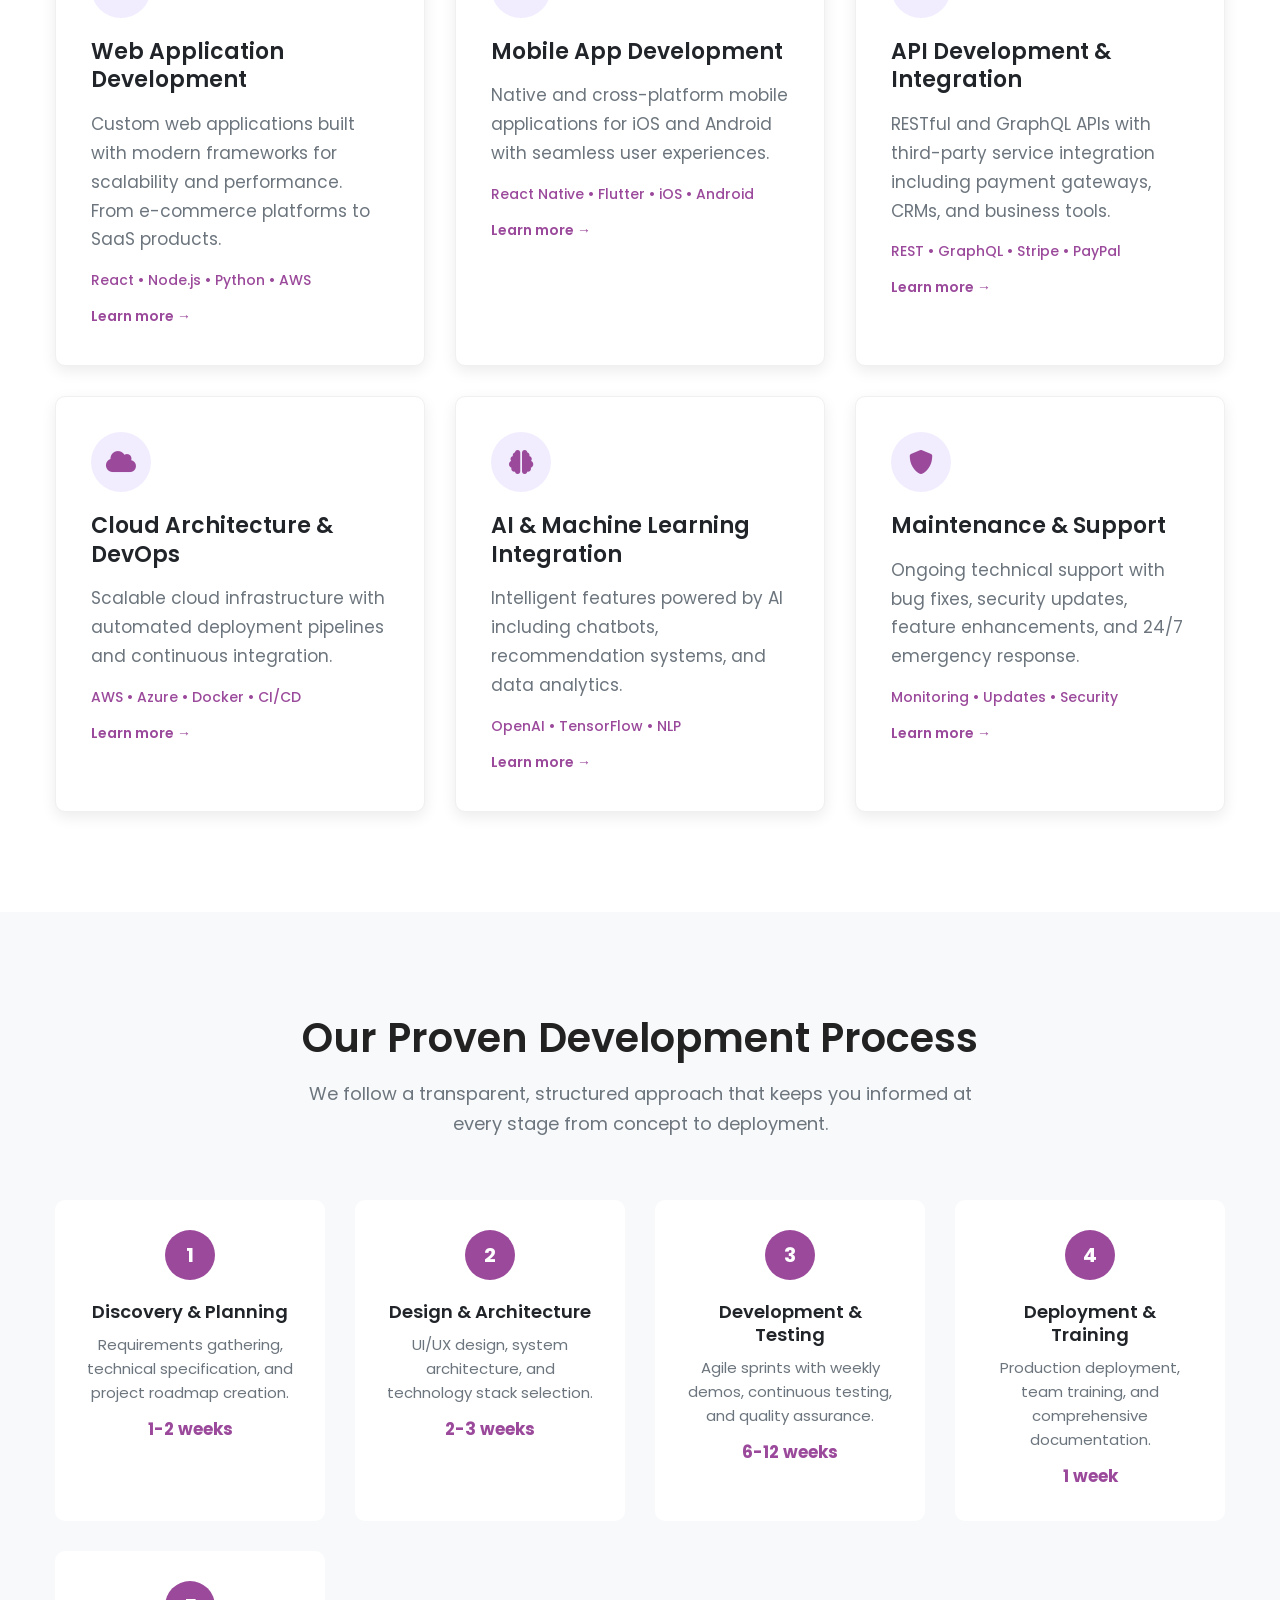
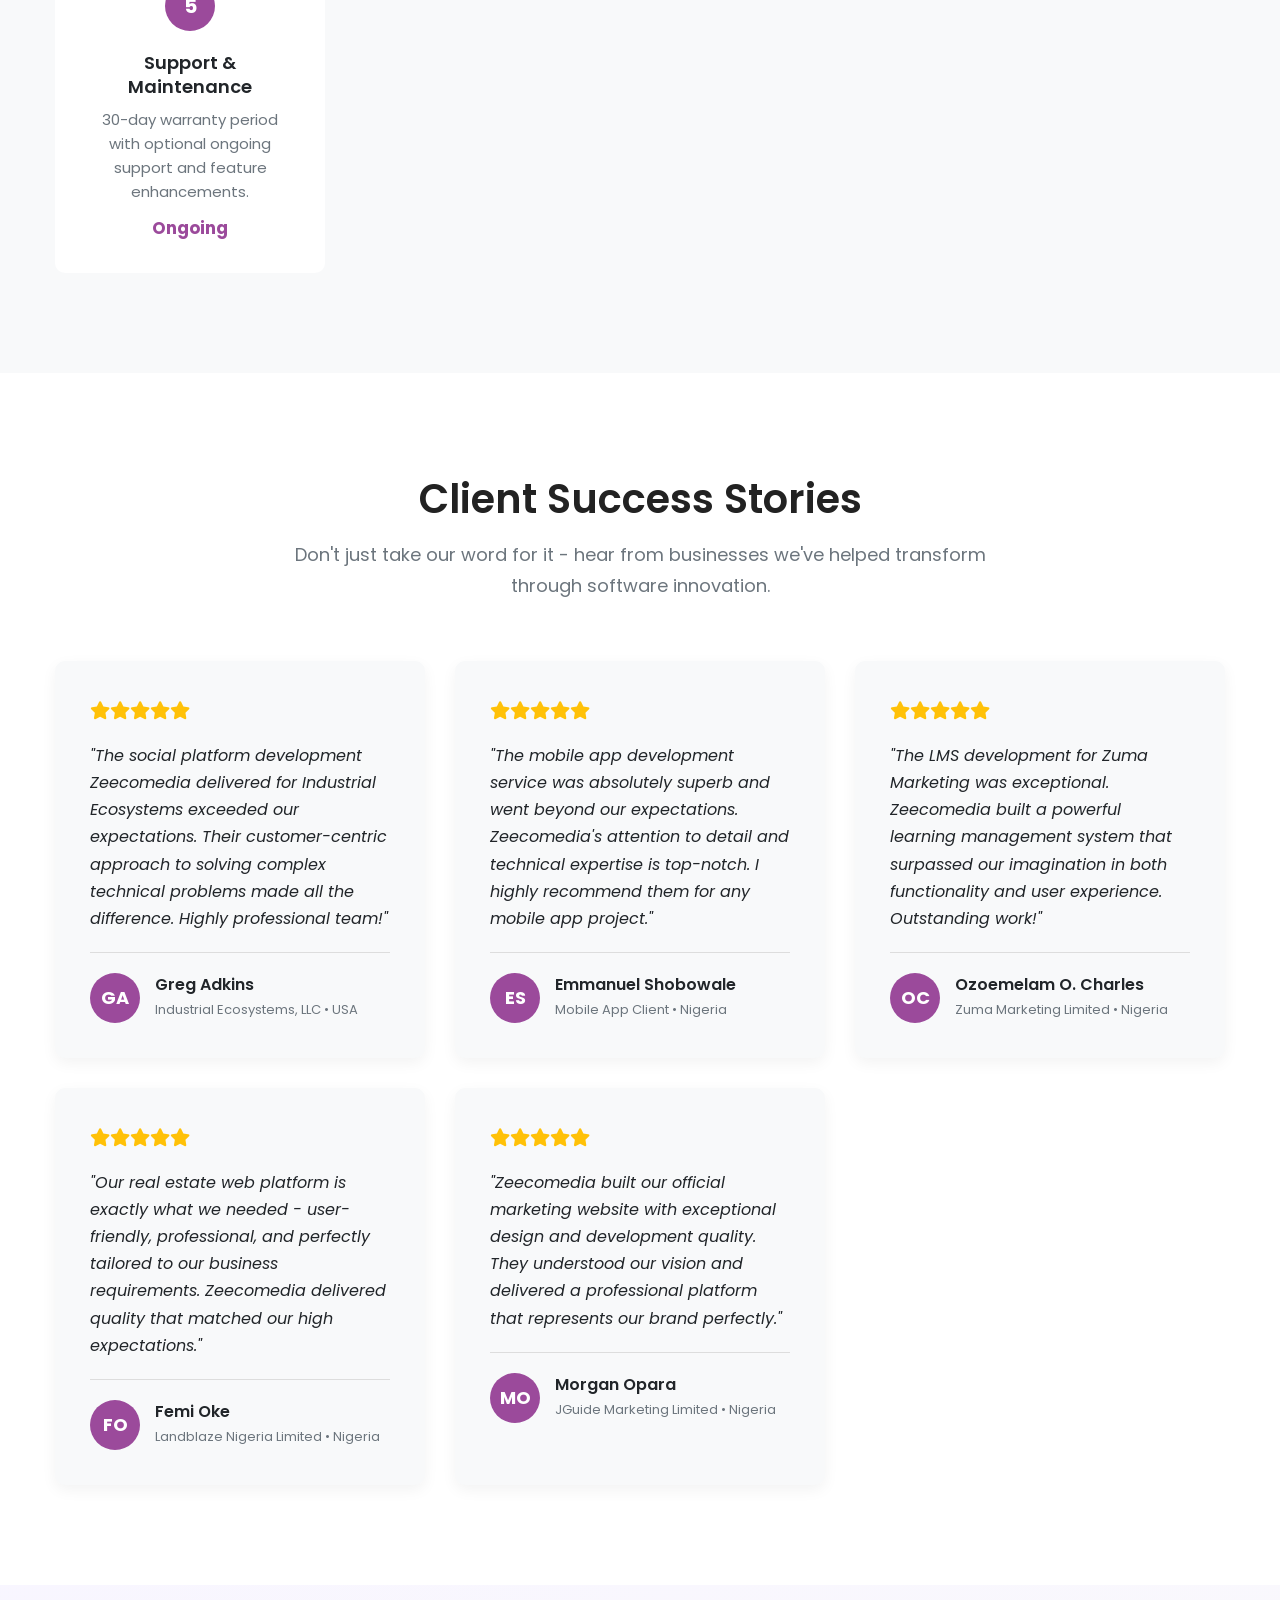
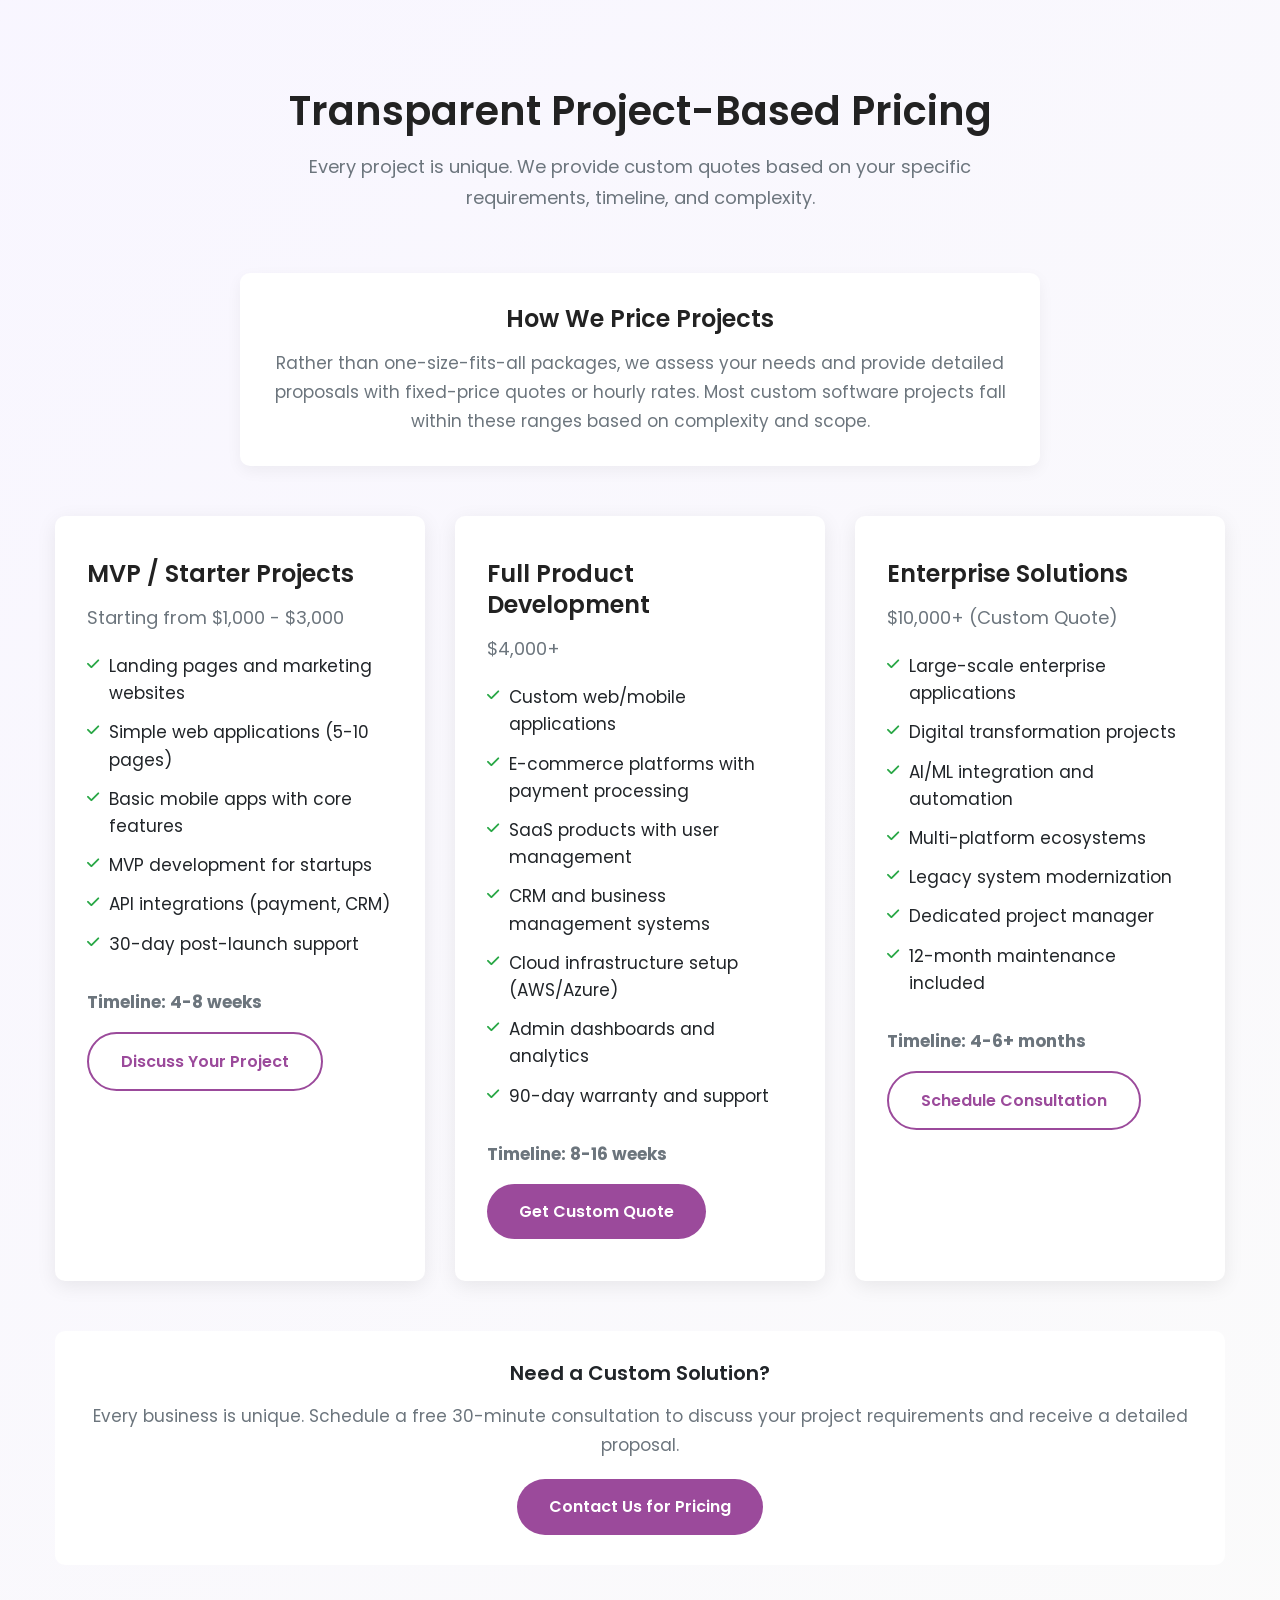
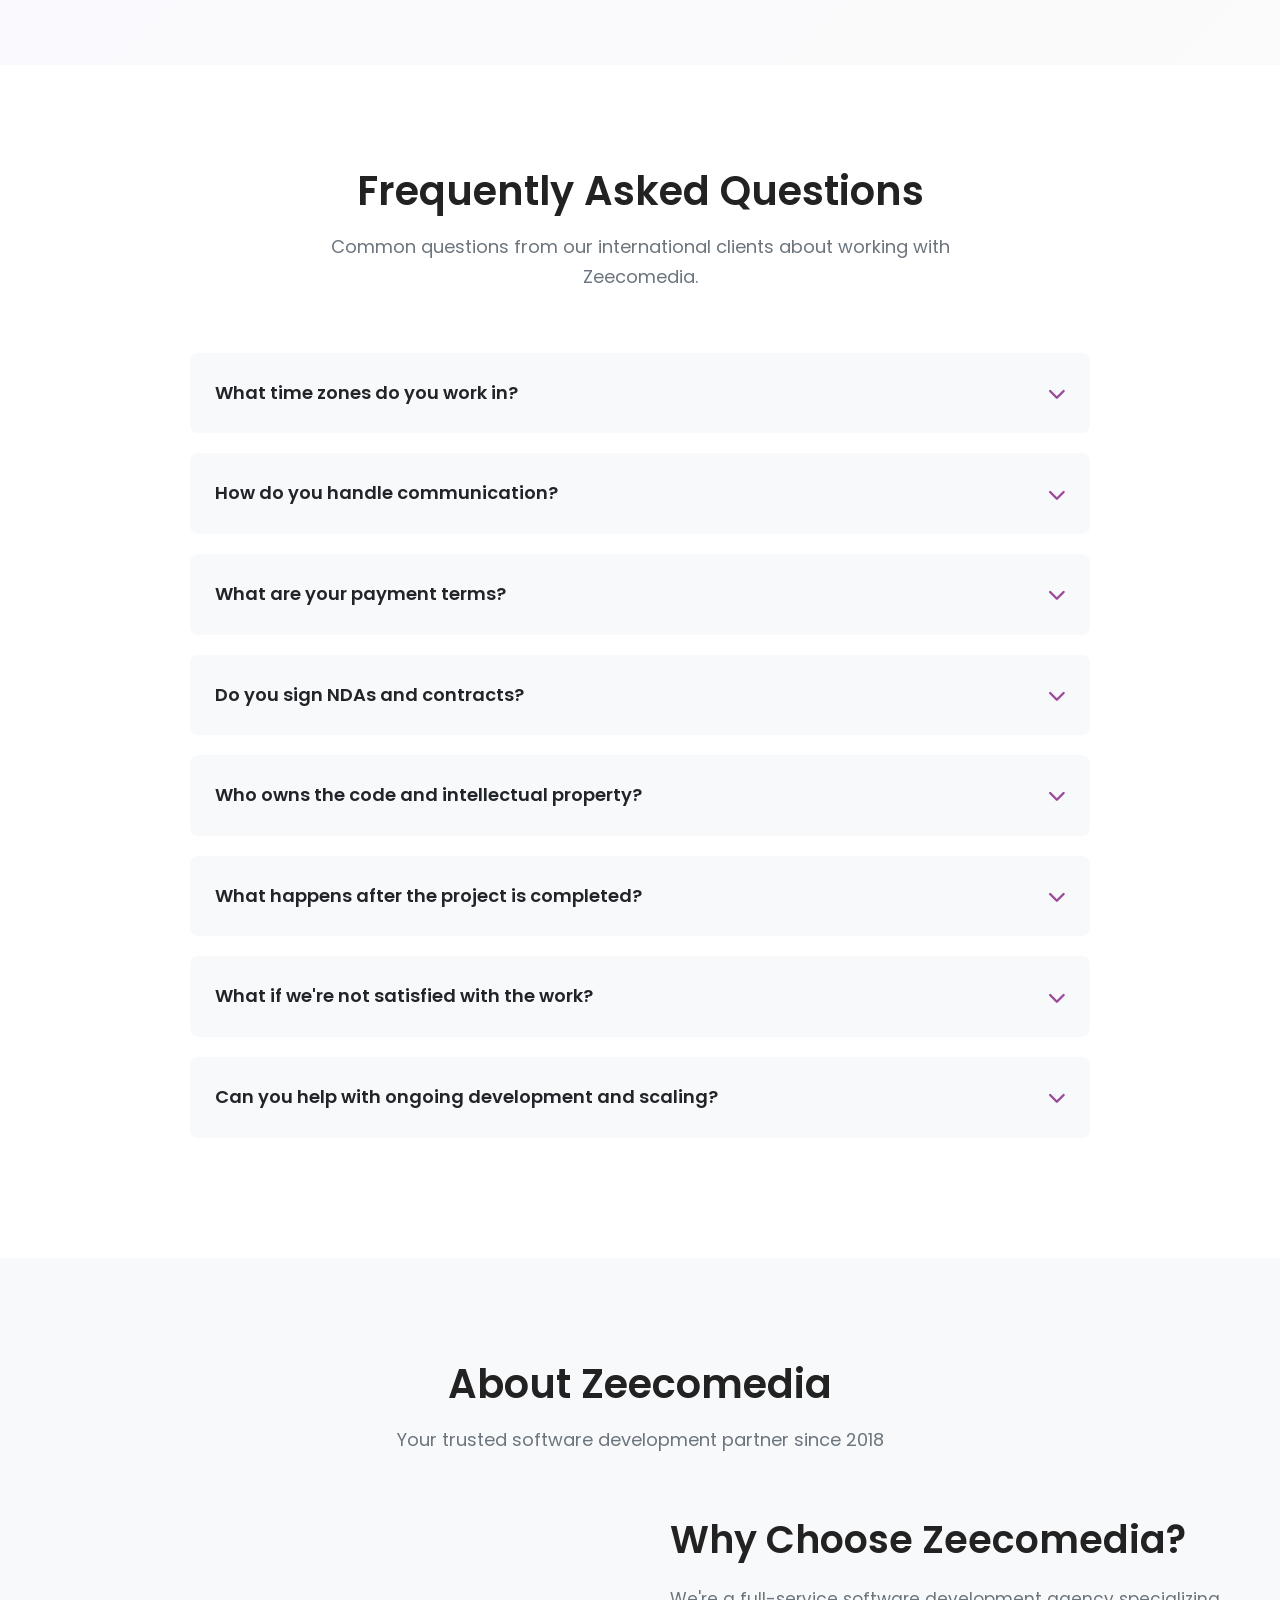
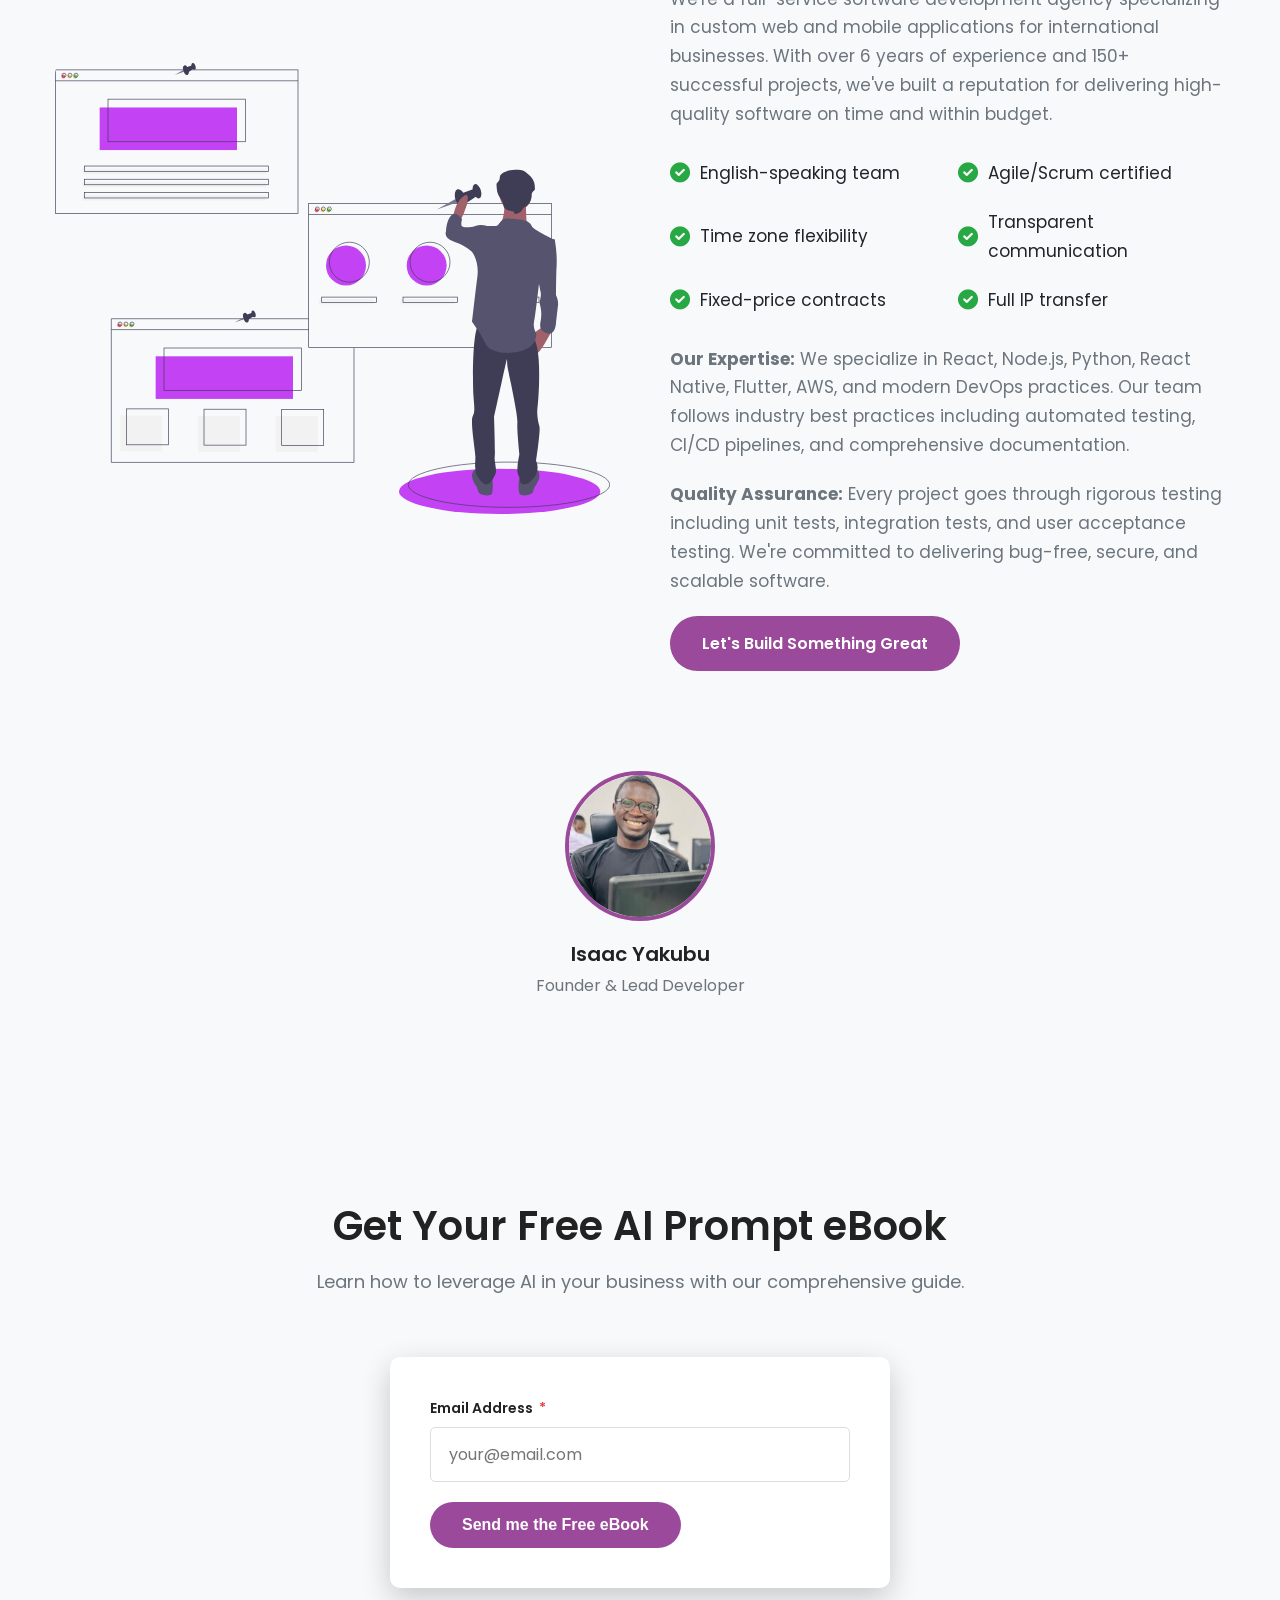
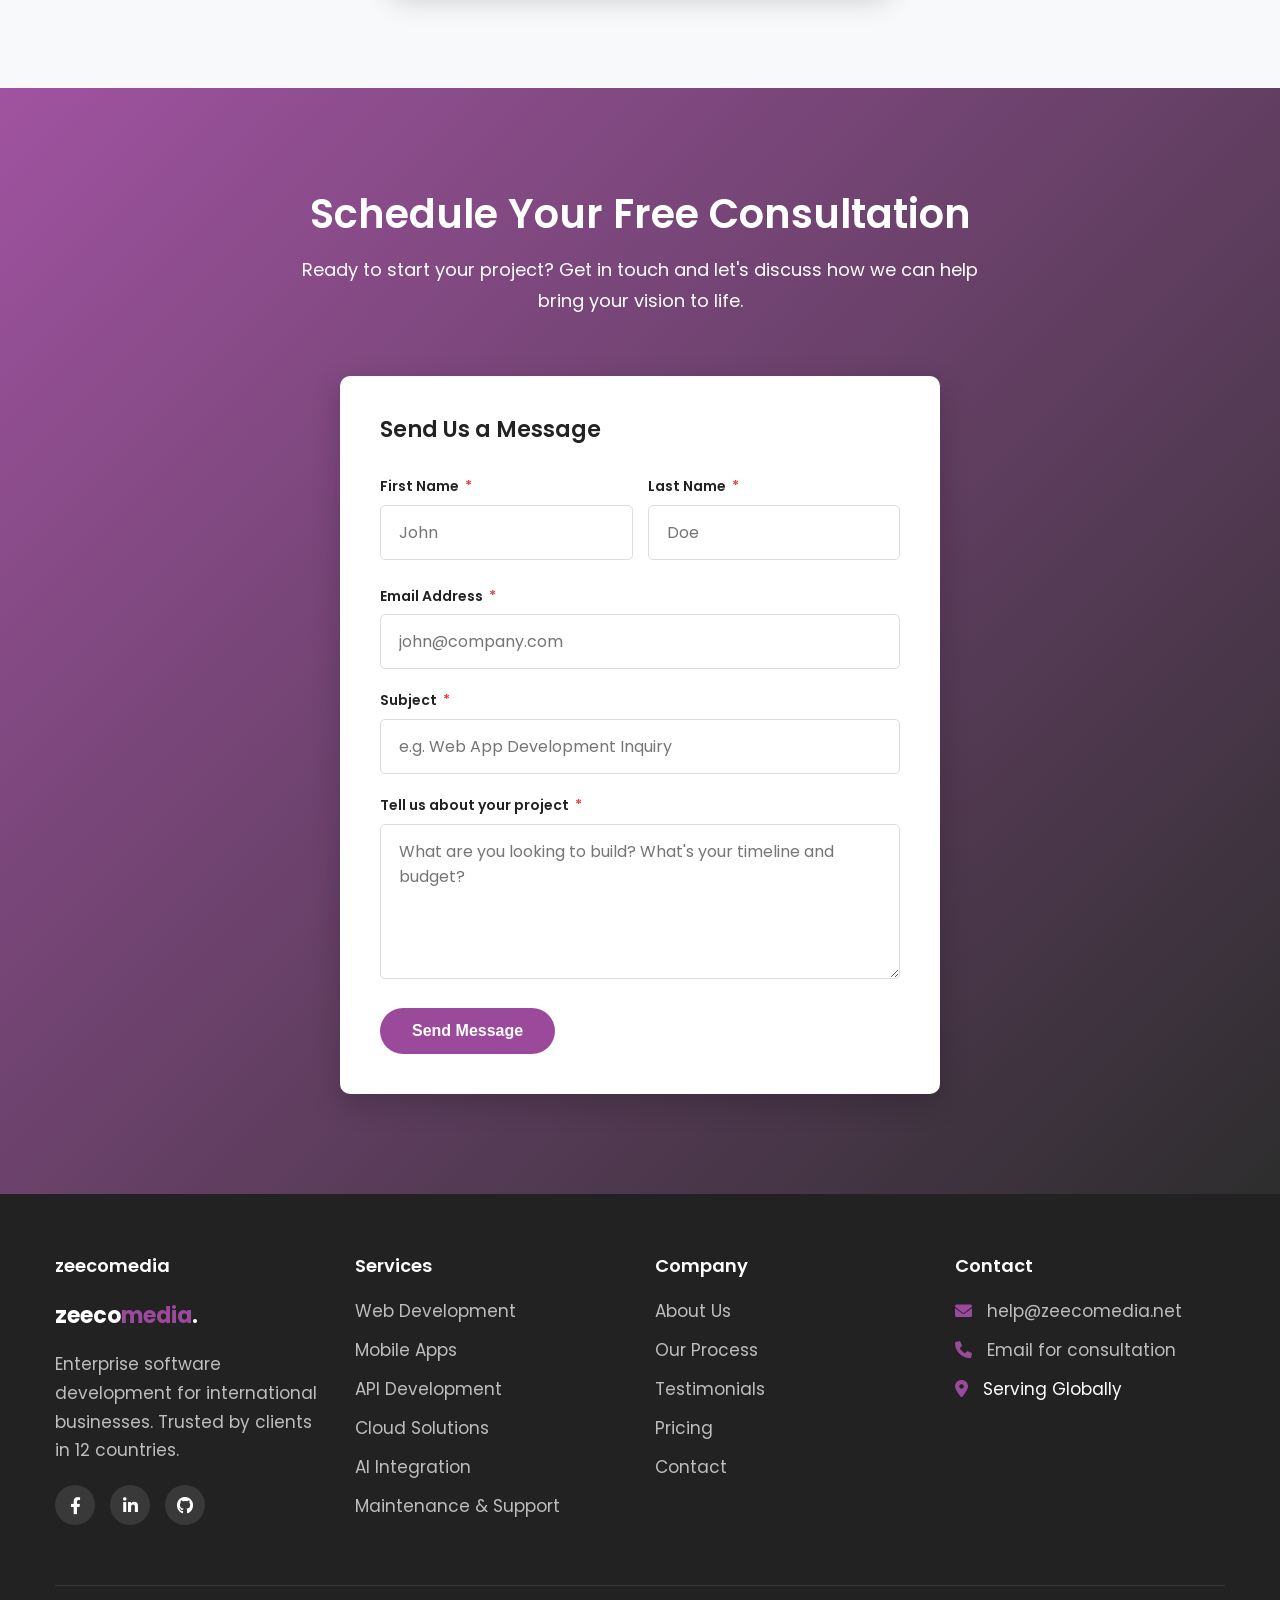
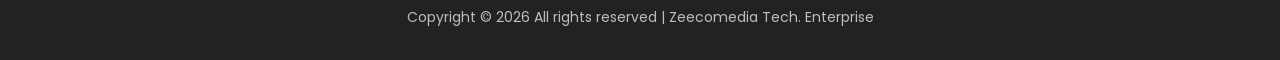
==== commit 82f5722c: "Update index.html" ====
--- a/index.html
+++ b/index.html
@@ -199,8 +199,8 @@
           <div class="hero-badge">
             <i class="fas fa-check-circle"></i> Trusted by US, UK &amp; EU Companies
           </div>
-          <h1>Enterprise Software Development That Delivers Results</h1>
-          <p>We build scalable web and mobile applications for international businesses. From MVP to enterprise solutions, we deliver on time with transparent communication every step of the way.</p>
+                    <h1>Enterprise Software Development That Delivers Results</h1>
+                   <p>Zeecomedia is a software development company that builds custom web applications, mobile apps, APIs, and AI integrations for businesses in the US, UK, and EU. We deliver projects from MVP through enterprise scale on fixed project-based pricing, with transparent communication every step of the way.</p>
           
           <div class="hero-stats">
             <div class="stat-item">
@@ -216,6 +216,7 @@
               <span>Countries Served</span>
             </div>
           </div>
+          <p style="font-size: 12px; color: var(--gray); margin-top: -10px; margin-bottom: 20px;">Figures as of 2026, based on Zeecomedia's internal delivery records.</p>
           
           <div class="hero-buttons">
             <a href="#contact" class="btn btn-primary">Schedule Free Consultation</a>
